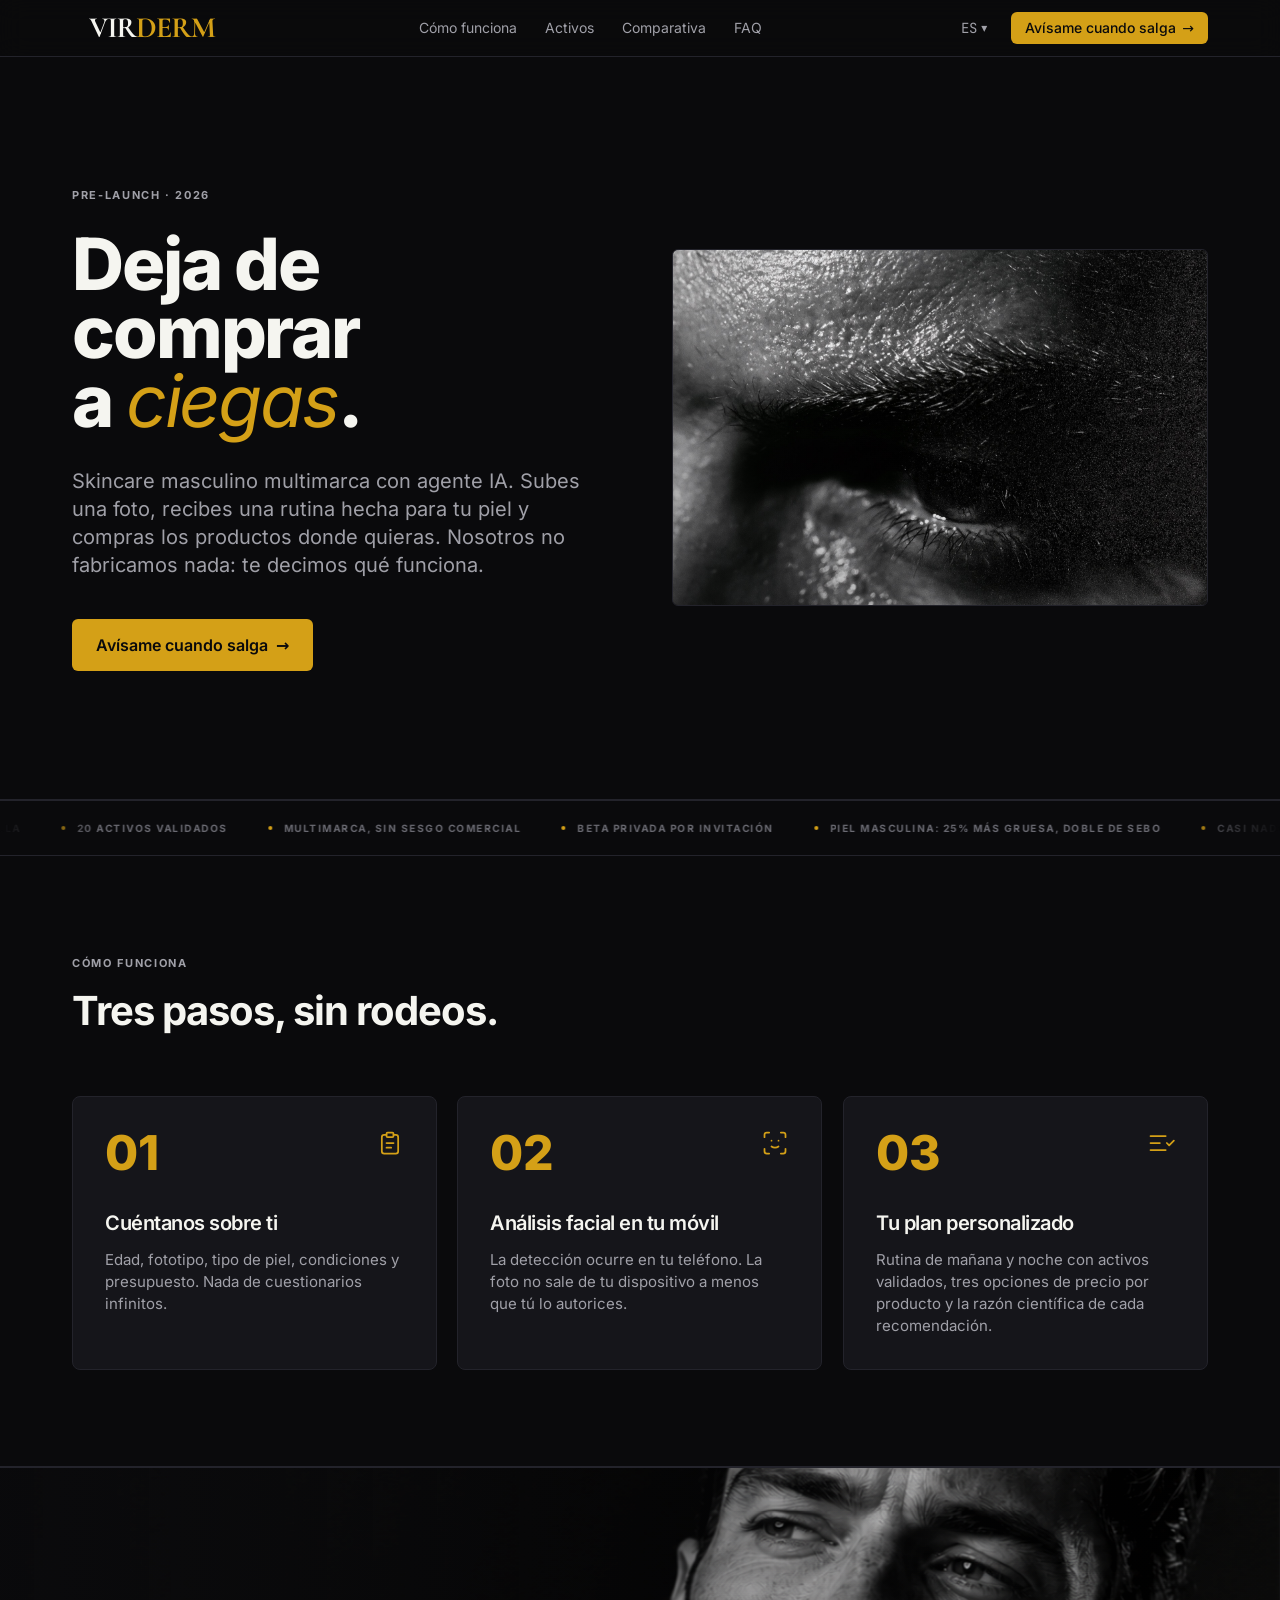
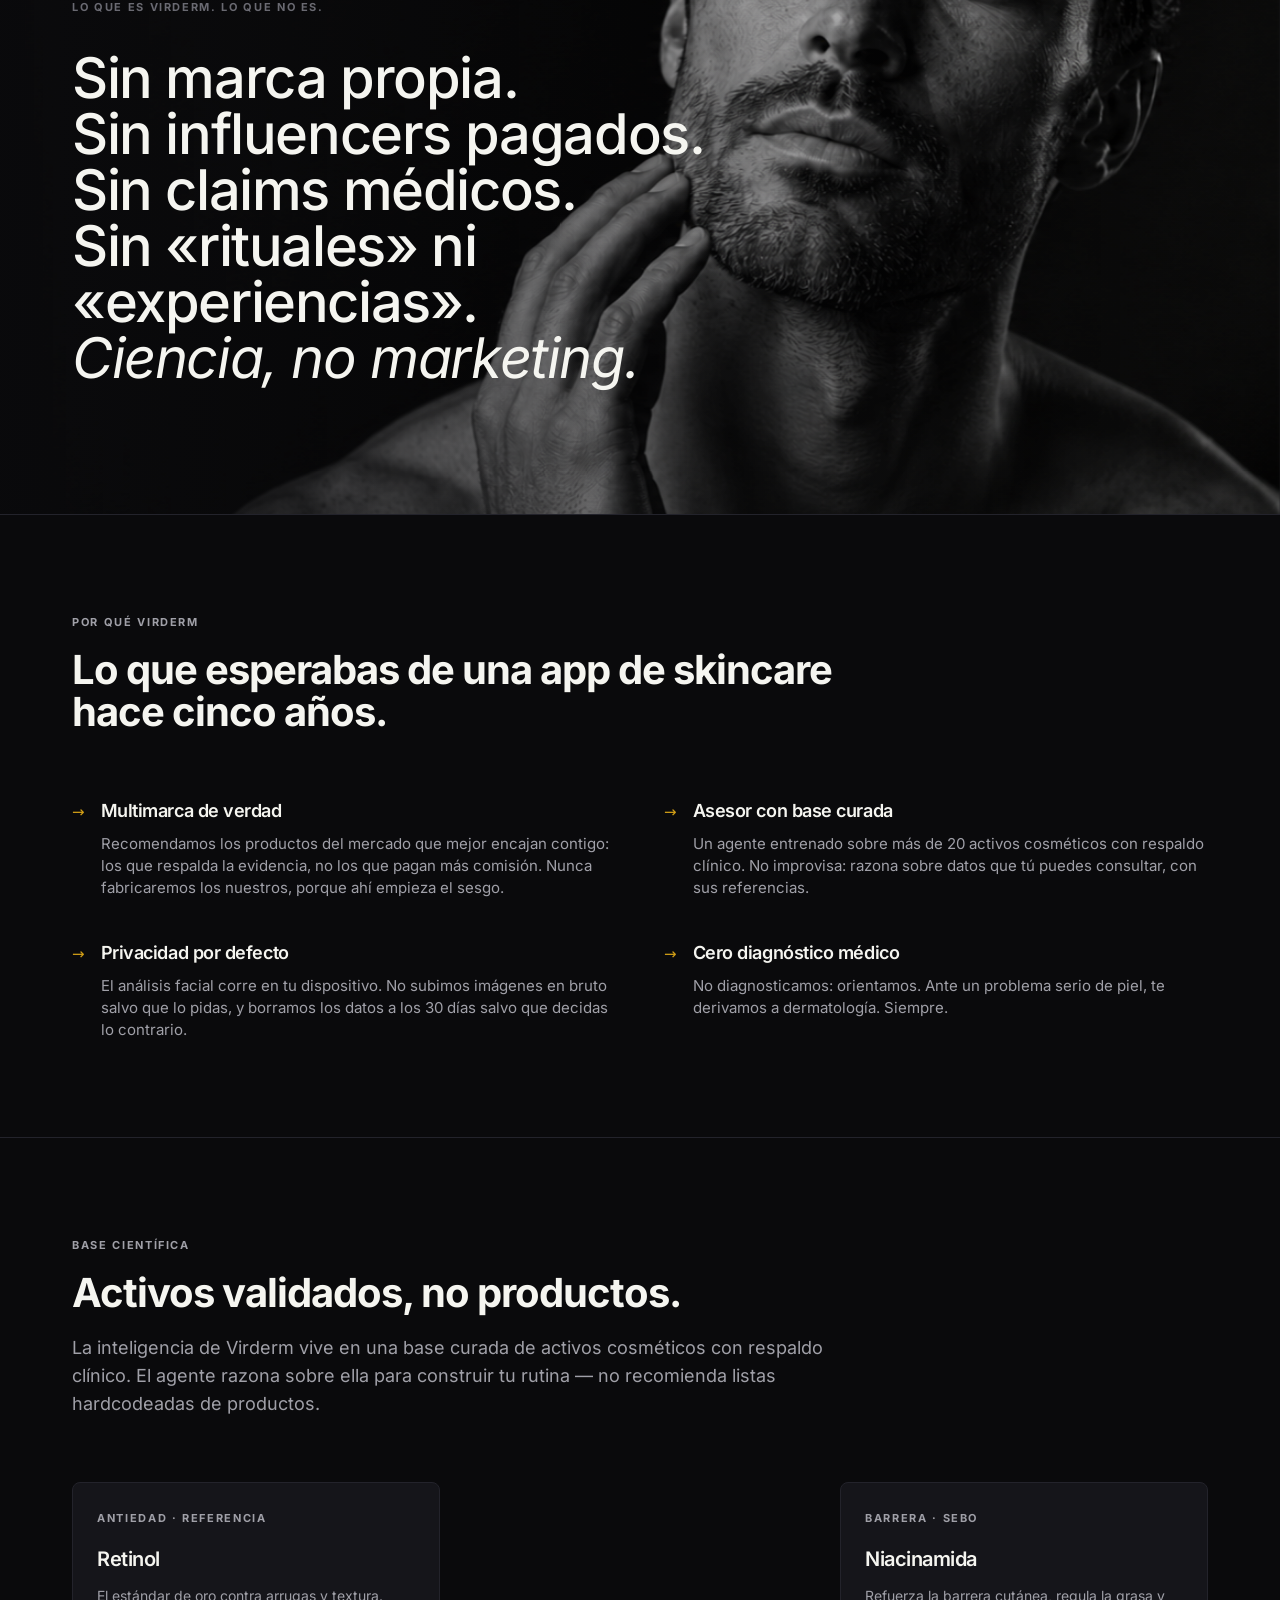
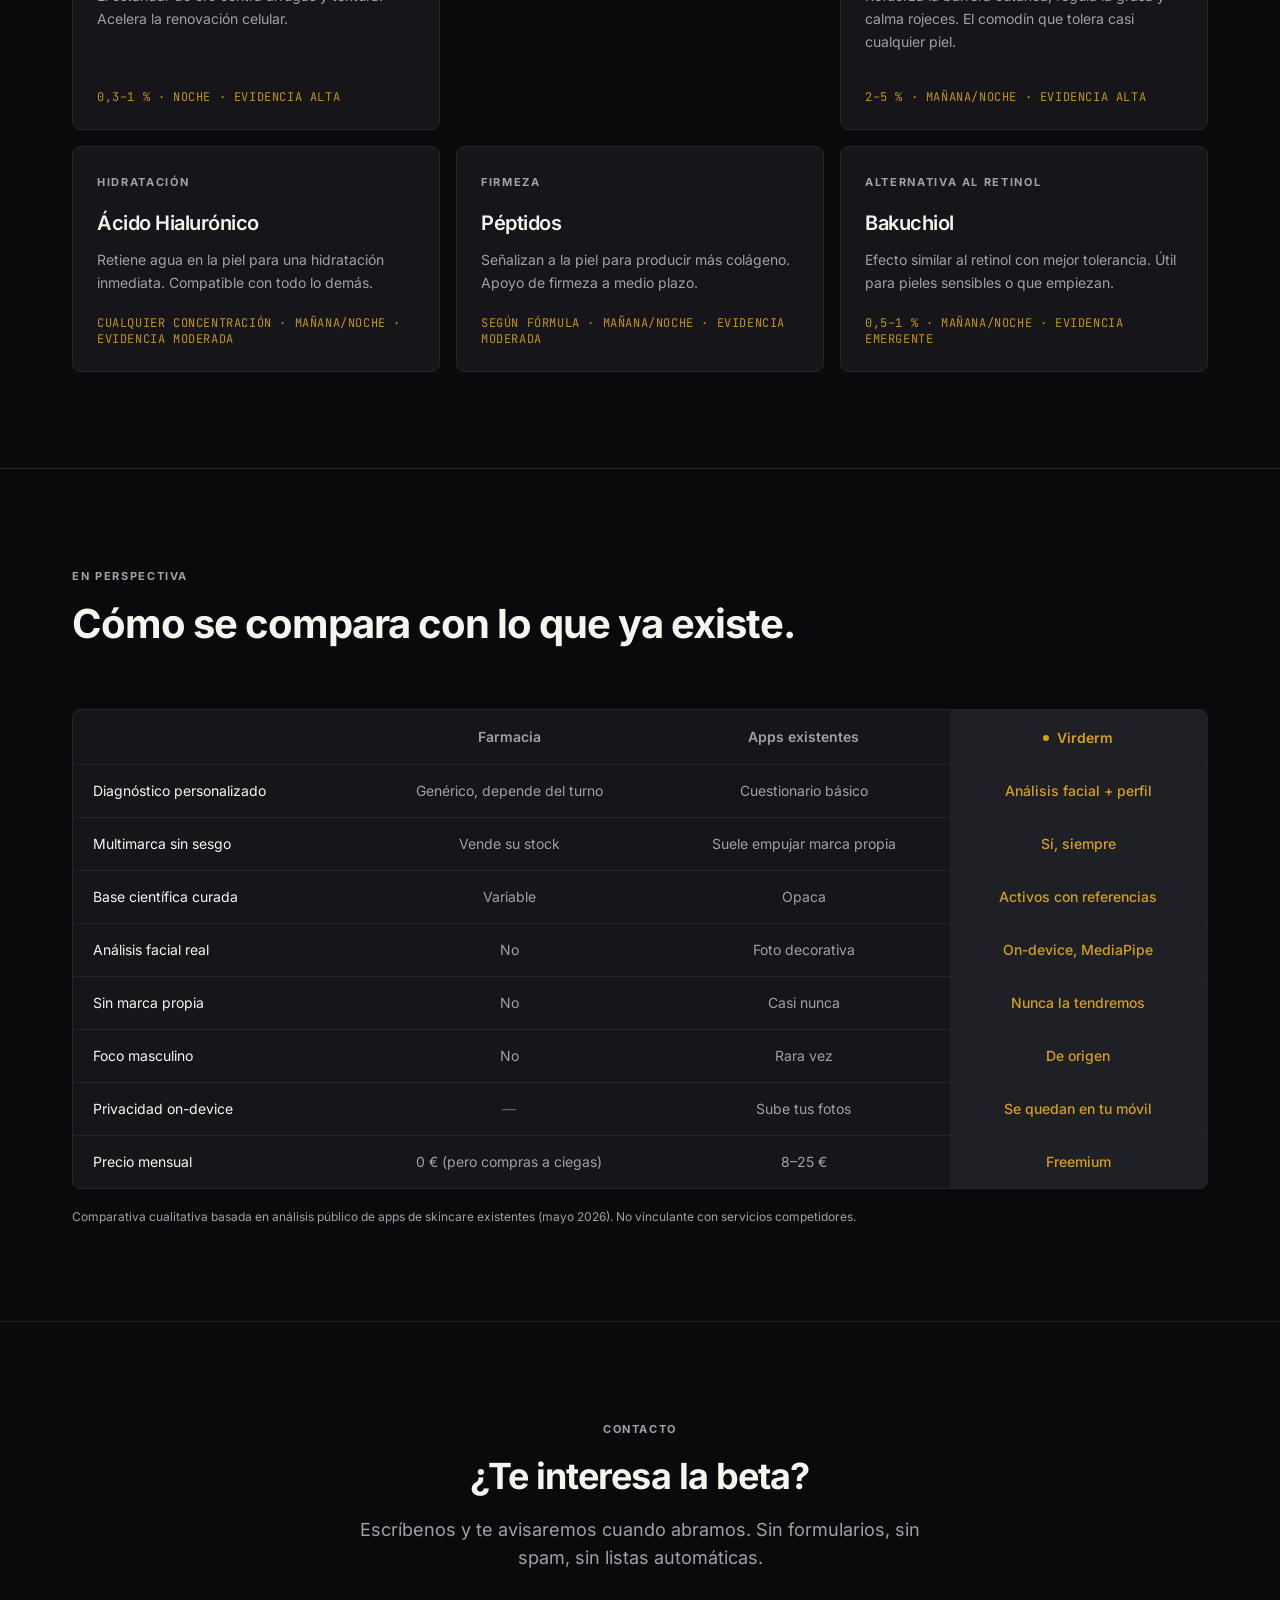
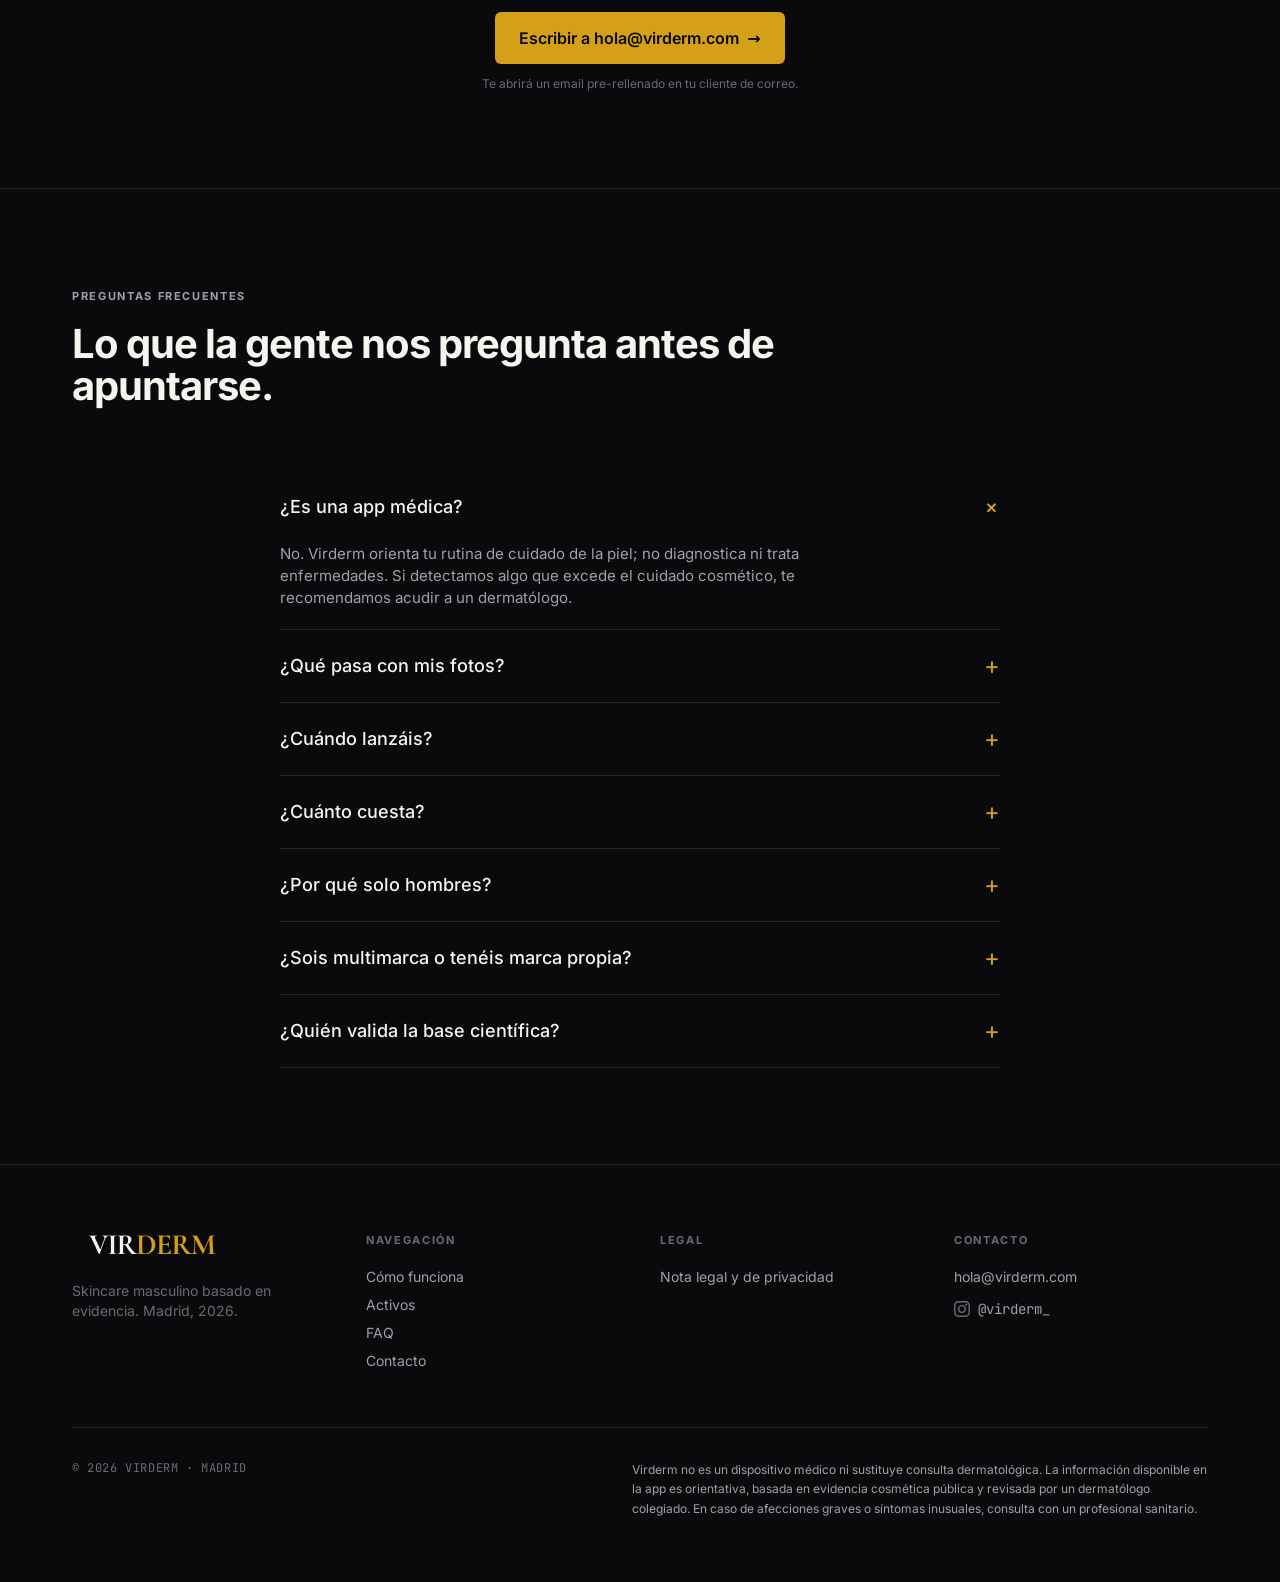
==== index.html @ 6e5d6a32 "Landing estática para GitHub Pages (fuera de Cloudflare, esquiva bloqueo LaLiga)" ====
<!DOCTYPE html><html lang="es" class="dark"> <head><meta charset="UTF-8"><meta name="viewport" content="width=device-width, initial-scale=1"><meta name="theme-color" content="#0a0a0c"><meta name="color-scheme" content="dark"><meta name="robots" content="index, follow"><title>Virderm · Skincare masculino multimarca con agente IA</title><meta name="description" content="Subes una foto, recibes una rutina hecha para tu piel y compras los productos donde quieras. Nosotros no fabricamos nada: te decimos qué funciona."><link rel="canonical" href="https://virderm.com/"><link rel="alternate" hreflang="es-ES" href="https://virderm.com/"><link rel="alternate" hreflang="en" href="https://virderm.com/en/"><link rel="alternate" hreflang="fr-FR" href="https://virderm.com/fr/"><link rel="alternate" hreflang="it-IT" href="https://virderm.com/it/"><link rel="alternate" hreflang="x-default" href="https://virderm.com/"><meta property="og:site_name" content="Virderm"><meta property="og:title" content="Virderm · Skincare masculino multimarca con agente IA"><meta property="og:description" content="Subes una foto, recibes una rutina hecha para tu piel y compras los productos donde quieras. Nosotros no fabricamos nada: te decimos qué funciona."><meta property="og:type" content="website"><meta property="og:url" content="https://virderm.com/"><meta property="og:locale" content="es_ES"><meta property="og:locale:alternate" content="en_US"><meta property="og:locale:alternate" content="fr_FR"><meta property="og:locale:alternate" content="it_IT"><meta property="og:image" content="https://virderm.com/og-image.png"><meta property="og:image:width" content="1200"><meta property="og:image:height" content="630"><meta property="og:image:alt" content="Virderm — skincare masculino multimarca con agente IA"><meta name="twitter:card" content="summary_large_image"><meta name="twitter:title" content="Virderm · Skincare masculino multimarca con agente IA"><meta name="twitter:description" content="Subes una foto, recibes una rutina hecha para tu piel y compras los productos donde quieras. Nosotros no fabricamos nada: te decimos qué funciona."><meta name="twitter:image" content="https://virderm.com/og-image.png"><link rel="icon" type="image/png" href="/favicon.png"><link rel="apple-touch-icon" href="/favicon.png"><script type="application/ld+json">{"@context":"https://schema.org","@graph":[{"@type":"Organization","@id":"https://virderm.com/#organization","name":"Virderm","url":"https://virderm.com","logo":"https://virderm.com/virderm-wordmark-negative.svg","sameAs":["https://www.instagram.com/virderm_/"]},{"@type":"WebSite","@id":"https://virderm.com/#website","url":"https://virderm.com","name":"Virderm","description":"Subes una foto, recibes una rutina hecha para tu piel y compras los productos donde quieras. Nosotros no fabricamos nada: te decimos qué funciona.","publisher":{"@id":"https://virderm.com/#organization"},"inLanguage":["es-ES","en","fr-FR","it-IT"]}]}</script><noscript><style>
        [data-reveal] {
          opacity: 1 !important;
          transform: none !important;
        }
      </style></noscript><link rel="stylesheet" href="/_astro/index.BZyApwo1.css">
<style>details[data-astro-cid-ltpqzwiw]>summary[data-astro-cid-ltpqzwiw]::-webkit-details-marker{display:none}details[data-astro-cid-ltpqzwiw]>summary[data-astro-cid-ltpqzwiw]::marker{display:none}
.manifesto-bg[data-astro-cid-5lwsku7t]{background-image:url(/manifiesto-bg.png);background-size:cover;background-position:center right;background-repeat:no-repeat;transform-origin:60% 50%;animation:manifesto-kenburns 42s ease-in-out infinite alternate}@keyframes manifesto-kenburns{0%{transform:scale(1.08) translate(0)}to{transform:scale(1.18) translate(-2%,-2%)}}@media(prefers-reduced-motion:reduce){.manifesto-bg[data-astro-cid-5lwsku7t]{animation:none;transform:scale(1.08)}}details[data-astro-cid-z6gx6xcw]>summary[data-astro-cid-z6gx6xcw]::-webkit-details-marker{display:none}details[data-astro-cid-z6gx6xcw]>summary[data-astro-cid-z6gx6xcw]{list-style:none}
</style></head> <body>  <div id="scroll-progress" aria-hidden="true" class="fixed inset-x-0 top-0 z-50 h-[2px] bg-transparent pointer-events-none"> <div id="scroll-progress-bar" class="h-full bg-accent transition-[width] duration-75 ease-out" style="width: 0%;"></div> </div> <script type="module">const n=document.getElementById("scroll-progress-bar");if(n){const e=()=>{const t=document.documentElement,o=t.scrollTop,s=t.scrollHeight-t.clientHeight,c=s>0?o/s*100:0;n.style.width=`${c}%`};e(),window.addEventListener("scroll",e,{passive:!0}),window.addEventListener("resize",e,{passive:!0})}</script> <header class="fixed inset-x-0 top-0 z-40 backdrop-blur-md bg-bg-primary/70 border-b border-border-subtle"> <div class="container-page flex h-14 items-center justify-between"> <a href="/#top" class="flex items-center" aria-label="Virderm — inicio"> <svg xmlns="http://www.w3.org/2000/svg" viewBox="0 0 500 100" role="img" aria-label="Virderm" class="h-7 w-auto md:h-8" preserveAspectRatio="xMidYMid meet"> <text x="250" y="78" font-family="'Cormorant Garamond', 'GT Sectra', 'Bodoni 72', Didot, 'Bodoni MT', 'Times New Roman', serif" font-size="92" font-weight="700" letter-spacing="-3" text-anchor="middle" style="text-rendering: geometricPrecision;"> <tspan fill="#f5f5f0">VIR</tspan><tspan fill="#d4a017">DERM</tspan> </text> </svg> </a> <nav class="hidden md:flex items-center gap-7 text-sm text-text-secondary"> <a href="#como-funciona" class="hover:text-text-primary transition-colors"> Cómo funciona </a><a href="#activos" class="hover:text-text-primary transition-colors"> Activos </a><a href="#comparativa" class="hover:text-text-primary transition-colors"> Comparativa </a><a href="#faq" class="hover:text-text-primary transition-colors"> FAQ </a> </nav> <div class="flex items-center gap-2 md:gap-3"> <details class="relative" data-astro-cid-ltpqzwiw> <summary class="flex min-h-[40px] cursor-pointer items-center gap-1 list-none rounded-md px-3 py-2 text-sm text-text-secondary transition-colors hover:text-text-primary" aria-label="Idioma" data-astro-cid-ltpqzwiw> <span class="font-mono" data-astro-cid-ltpqzwiw>ES</span> <span aria-hidden="true" class="text-xs" data-astro-cid-ltpqzwiw>▾</span> </summary> <div class="absolute right-0 z-50 mt-2 min-w-[150px] overflow-hidden rounded-md border border-border-subtle bg-bg-secondary py-1 shadow-lg" data-astro-cid-ltpqzwiw> <a href="/" hreflang="es" class="block px-3 py-1.5 text-sm transition-colors hover:bg-bg-tertiary text-accent font-medium" data-astro-cid-ltpqzwiw> Español </a><a href="/en/" hreflang="en" class="block px-3 py-1.5 text-sm transition-colors hover:bg-bg-tertiary text-text-secondary hover:text-text-primary" data-astro-cid-ltpqzwiw> English </a><a href="/fr/" hreflang="fr" class="block px-3 py-1.5 text-sm transition-colors hover:bg-bg-tertiary text-text-secondary hover:text-text-primary" data-astro-cid-ltpqzwiw> Français </a><a href="/it/" hreflang="it" class="block px-3 py-1.5 text-sm transition-colors hover:bg-bg-tertiary text-text-secondary hover:text-text-primary" data-astro-cid-ltpqzwiw> Italiano </a> </div> </details>  <a href="mailto:hola@virderm.com?subject=Quiero%20saber%20m%C3%A1s%20de%20la%20beta%20de%20Virderm&#38;body=Hola%2C%0A%0AMe%20interesa%20probar%20Virderm%20cuando%20lanc%C3%A9is.%20%C2%BFMe%20podr%C3%ADais%20avisar%3F%0A%0A(Opcional%3A%20cu%C3%A9ntame%20brevemente%20por%20qu%C3%A9%20te%20interesa%20o%20qu%C3%A9%20necesitas%20resolver)%0A%0AGracias!" class="inline-flex items-center gap-1.5 whitespace-nowrap rounded-md bg-accent px-3 py-1.5 text-sm font-medium text-text-inverse transition-all duration-150 hover:bg-accent-hover hover:scale-[1.02] md:px-3.5"> <span class="md:hidden">Avísame</span> <span class="hidden md:inline">Avísame cuando salga</span> <span aria-hidden="true">→</span> </a> </div> </div> </header> <main class="min-h-screen bg-bg-primary text-text-primary"> <section id="top" class="relative isolate border-b border-border-subtle overflow-hidden pt-14"> <div class="container-page relative"> <div class="grid items-center gap-10 py-12 md:grid-cols-2 md:gap-12 md:py-24 lg:py-32 lg:gap-16"> <div class="order-1 md:order-2 relative"> <div class="relative overflow-hidden rounded-md border border-border-subtle"> <img src="/hero-face.jpg" alt="Primer plano editorial de piel masculina en blanco y negro" width="1600" height="1066" loading="eager" decoding="async" class="block h-auto w-full"> <div aria-hidden="true" class="pointer-events-none absolute inset-0 bg-gradient-to-tr from-bg-primary/40 via-transparent to-transparent"></div> </div> </div> <div class="order-2 md:order-1 max-w-xl"> <p class="eyebrow reveal" style="animation-delay: 0ms;">Pre-launch · 2026</p> <h1 class="reveal mt-6 text-[2.5rem] leading-[1] font-extrabold tracking-[-0.03em] sm:text-5xl md:text-[3.75rem] md:leading-[0.95] lg:text-[4.5rem]" style="animation-delay: 120ms;">Deja de comprar<br />a <span class="italic text-accent font-medium">ciegas</span>.</h1> <p class="reveal mt-6 text-base leading-relaxed text-text-secondary md:mt-8 md:text-lg lg:text-xl" style="animation-delay: 260ms;"> Skincare masculino multimarca con agente IA. Subes una foto, recibes una rutina hecha para tu piel y compras los productos donde quieras. Nosotros no fabricamos nada: te decimos qué funciona. </p> <div class="reveal mt-8 md:mt-10" style="animation-delay: 400ms;"> <a href="mailto:hola@virderm.com?subject=Quiero%20saber%20m%C3%A1s%20de%20la%20beta%20de%20Virderm&#38;body=Hola%2C%0A%0AMe%20interesa%20probar%20Virderm%20cuando%20lanc%C3%A9is.%20%C2%BFMe%20podr%C3%ADais%20avisar%3F%0A%0A(Opcional%3A%20cu%C3%A9ntame%20brevemente%20por%20qu%C3%A9%20te%20interesa%20o%20qu%C3%A9%20necesitas%20resolver)%0A%0AGracias!" class="btn-primary group text-base px-6 py-3.5"> Avísame cuando salga <span aria-hidden="true" class="transition-transform group-hover:translate-x-0.5">→</span> </a> </div> </div> </div> </div> </section> <section aria-label="Indicadores de confianza" class="border-y border-border-subtle bg-bg-primary"> <div class="marquee-mask overflow-hidden py-4"> <div id="trust-marquee" class="flex w-max items-center gap-10 whitespace-nowrap will-change-transform" aria-hidden="true">  <span data-key="0-0" class="micro flex shrink-0 items-center gap-3 text-text-tertiary"> <span class="h-1 w-1 rounded-full bg-accent"></span> Piel masculina: 25% más gruesa, doble de sebo </span><span data-key="0-1" class="micro flex shrink-0 items-center gap-3 text-text-tertiary"> <span class="h-1 w-1 rounded-full bg-accent"></span> Casi nada del mercado está hecho para ella </span><span data-key="0-2" class="micro flex shrink-0 items-center gap-3 text-text-tertiary"> <span class="h-1 w-1 rounded-full bg-accent"></span> 20 activos validados </span><span data-key="0-3" class="micro flex shrink-0 items-center gap-3 text-text-tertiary"> <span class="h-1 w-1 rounded-full bg-accent"></span> Multimarca, sin sesgo comercial </span><span data-key="0-4" class="micro flex shrink-0 items-center gap-3 text-text-tertiary"> <span class="h-1 w-1 rounded-full bg-accent"></span> Beta privada por invitación </span><span data-key="1-0" class="micro flex shrink-0 items-center gap-3 text-text-tertiary"> <span class="h-1 w-1 rounded-full bg-accent"></span> Piel masculina: 25% más gruesa, doble de sebo </span><span data-key="1-1" class="micro flex shrink-0 items-center gap-3 text-text-tertiary"> <span class="h-1 w-1 rounded-full bg-accent"></span> Casi nada del mercado está hecho para ella </span><span data-key="1-2" class="micro flex shrink-0 items-center gap-3 text-text-tertiary"> <span class="h-1 w-1 rounded-full bg-accent"></span> 20 activos validados </span><span data-key="1-3" class="micro flex shrink-0 items-center gap-3 text-text-tertiary"> <span class="h-1 w-1 rounded-full bg-accent"></span> Multimarca, sin sesgo comercial </span><span data-key="1-4" class="micro flex shrink-0 items-center gap-3 text-text-tertiary"> <span class="h-1 w-1 rounded-full bg-accent"></span> Beta privada por invitación </span><span data-key="2-0" class="micro flex shrink-0 items-center gap-3 text-text-tertiary"> <span class="h-1 w-1 rounded-full bg-accent"></span> Piel masculina: 25% más gruesa, doble de sebo </span><span data-key="2-1" class="micro flex shrink-0 items-center gap-3 text-text-tertiary"> <span class="h-1 w-1 rounded-full bg-accent"></span> Casi nada del mercado está hecho para ella </span><span data-key="2-2" class="micro flex shrink-0 items-center gap-3 text-text-tertiary"> <span class="h-1 w-1 rounded-full bg-accent"></span> 20 activos validados </span><span data-key="2-3" class="micro flex shrink-0 items-center gap-3 text-text-tertiary"> <span class="h-1 w-1 rounded-full bg-accent"></span> Multimarca, sin sesgo comercial </span><span data-key="2-4" class="micro flex shrink-0 items-center gap-3 text-text-tertiary"> <span class="h-1 w-1 rounded-full bg-accent"></span> Beta privada por invitación </span> </div> </div>  <ul class="sr-only"> <li>Piel masculina: 25% más gruesa, doble de sebo</li><li>Casi nada del mercado está hecho para ella</li><li>20 activos validados</li><li>Multimarca, sin sesgo comercial</li><li>Beta privada por invitación</li> </ul> </section> <script type="module">const s=document.getElementById("trust-marquee"),l=typeof matchMedia=="function"&&matchMedia("(prefers-reduced-motion: reduce)").matches;if(s&&!l){let e=0,n=0,i=typeof window<"u"?window.scrollY:0,t=0;const c=()=>{t=s.scrollWidth/3};c(),window.addEventListener("resize",c,{passive:!0}),typeof document<"u"&&document.fonts&&document.fonts.ready&&document.fonts.ready.then(c).catch(()=>{}),window.addEventListener("scroll",()=>{const o=window.scrollY,a=o-i;i=o,n+=a*.6},{passive:!0});const r=.5,d=()=>{const o=r+n*.05;e-=o,t>0&&(e<=-t&&(e+=t),e>0&&(e-=t)),s.style.transform=`translate3d(${e}px, 0, 0)`,n*=.92,requestAnimationFrame(d)};requestAnimationFrame(d)}</script> <section id="como-funciona" class="border-b border-border-subtle py-16 md:py-24"> <div class="container-page"> <header data-reveal class="max-w-3xl"> <p class="eyebrow">Cómo funciona</p> <h2 class="mt-4 text-3xl font-bold tracking-tight md:text-4xl lg:text-[2.5rem] lg:leading-[1.05]"> Tres pasos, sin rodeos. </h2> </header> <div class="mt-14 grid gap-6 md:mt-16 md:grid-cols-3 md:gap-5"> <article data-reveal data-reveal-index="0" class="group flex flex-col rounded-lg border border-border-subtle bg-bg-secondary p-8 transition-[border-color,transform] duration-200 hover:-translate-y-0.5 hover:border-accent/40"> <div class="flex items-start justify-between gap-4"> <span class="font-sans text-5xl font-extrabold leading-none text-accent">01</span> <span class="text-accent" aria-hidden="true"> <svg viewBox="0 0 24 24" width="28" height="28" fill="none" stroke="currentColor" stroke-width="1.5" stroke-linecap="round" stroke-linejoin="round"> <path d="M9 5H7a2 2 0 0 0-2 2v12a2 2 0 0 0 2 2h10a2 2 0 0 0 2-2V7a2 2 0 0 0-2-2h-2"></path> <rect x="9" y="3" width="6" height="4" rx="1"></rect> <path d="M9 12h6"></path> <path d="M9 16h4"></path> </svg>   </span> </div> <h3 class="mt-8 text-xl font-semibold tracking-tight">Cuéntanos sobre ti</h3> <p class="mt-3 text-text-secondary">Edad, fototipo, tipo de piel, condiciones y presupuesto. Nada de cuestionarios infinitos.</p> </article><article data-reveal data-reveal-index="1" class="group flex flex-col rounded-lg border border-border-subtle bg-bg-secondary p-8 transition-[border-color,transform] duration-200 hover:-translate-y-0.5 hover:border-accent/40"> <div class="flex items-start justify-between gap-4"> <span class="font-sans text-5xl font-extrabold leading-none text-accent">02</span> <span class="text-accent" aria-hidden="true">  <svg viewBox="0 0 24 24" width="28" height="28" fill="none" stroke="currentColor" stroke-width="1.5" stroke-linecap="round" stroke-linejoin="round"> <path d="M3 7V5a2 2 0 0 1 2-2h2"></path> <path d="M17 3h2a2 2 0 0 1 2 2v2"></path> <path d="M21 17v2a2 2 0 0 1-2 2h-2"></path> <path d="M7 21H5a2 2 0 0 1-2-2v-2"></path> <path d="M9 10h.01"></path> <path d="M15 10h.01"></path> <path d="M9 15c.85.63 1.885 1 3 1s2.15-.37 3-1"></path> </svg>  </span> </div> <h3 class="mt-8 text-xl font-semibold tracking-tight">Análisis facial en tu móvil</h3> <p class="mt-3 text-text-secondary">La detección ocurre en tu teléfono. La foto no sale de tu dispositivo a menos que tú lo autorices.</p> </article><article data-reveal data-reveal-index="2" class="group flex flex-col rounded-lg border border-border-subtle bg-bg-secondary p-8 transition-[border-color,transform] duration-200 hover:-translate-y-0.5 hover:border-accent/40"> <div class="flex items-start justify-between gap-4"> <span class="font-sans text-5xl font-extrabold leading-none text-accent">03</span> <span class="text-accent" aria-hidden="true">   <svg viewBox="0 0 24 24" width="28" height="28" fill="none" stroke="currentColor" stroke-width="1.5" stroke-linecap="round" stroke-linejoin="round"> <path d="M11 12H3"></path> <path d="M16 6H3"></path> <path d="M16 18H3"></path> <path d="m17 12 2 2 4-4"></path> </svg> </span> </div> <h3 class="mt-8 text-xl font-semibold tracking-tight">Tu plan personalizado</h3> <p class="mt-3 text-text-secondary">Rutina de mañana y noche con activos validados, tres opciones de precio por producto y la razón científica de cada recomendación.</p> </article> </div> </div> </section> <section aria-labelledby="manifiesto-title" class="relative isolate overflow-hidden border-y border-border-subtle bg-bg-tertiary" data-astro-cid-5lwsku7t>  <div id="manifesto-parallax" aria-hidden="true" class="absolute inset-x-0 -inset-y-[20%] -z-20 will-change-transform" data-astro-cid-5lwsku7t>  <div class="manifesto-bg absolute inset-0" data-astro-cid-5lwsku7t></div> </div>  <div aria-hidden="true" class="absolute inset-0 -z-10 bg-gradient-to-b from-bg-primary/85 via-bg-primary/55 to-bg-primary/35 md:bg-gradient-to-r md:from-bg-primary/95 md:via-bg-primary/40 md:to-transparent" data-astro-cid-5lwsku7t></div> <div class="container-page relative py-24 md:py-32" data-astro-cid-5lwsku7t> <div class="max-w-md md:max-w-xl lg:max-w-2xl" data-astro-cid-5lwsku7t> <p class="eyebrow text-text-tertiary" data-astro-cid-5lwsku7t>Lo que es Virderm. Lo que no es.</p> <h2 id="manifiesto-title" class="mt-8 text-3xl font-medium leading-[1.15] tracking-tight md:text-5xl lg:text-[3.5rem]" data-astro-cid-5lwsku7t> <span class="reveal block" style="animation-delay: 0ms;" data-astro-cid-5lwsku7t> <span class="text-text-primary" data-astro-cid-5lwsku7t>Sin marca propia.</span> </span><span class="reveal block" style="animation-delay: 140ms;" data-astro-cid-5lwsku7t> <span class="text-text-primary" data-astro-cid-5lwsku7t>Sin influencers pagados.</span> </span><span class="reveal block" style="animation-delay: 280ms;" data-astro-cid-5lwsku7t> <span class="text-text-primary" data-astro-cid-5lwsku7t>Sin claims médicos.</span> </span><span class="reveal block" style="animation-delay: 420ms;" data-astro-cid-5lwsku7t> <span class="text-text-primary" data-astro-cid-5lwsku7t>Sin «rituales» ni «experiencias».</span> </span><span class="reveal block" style="animation-delay: 560ms;" data-astro-cid-5lwsku7t> <span class="italic font-normal text-text-primary" data-astro-cid-5lwsku7t>Ciencia, no marketing.</span> </span> </h2> </div> </div> </section>  <script type="module">const n=document.getElementById("manifesto-parallax"),c=typeof matchMedia=="function"&&matchMedia("(prefers-reduced-motion: reduce)").matches;if(n&&!c){let e=!1;const o=()=>{e=!1;const r=n.getBoundingClientRect(),t=window.innerHeight||0;if(t===0)return;const i=(r.top+r.height/2-t/2)/t,a=-Math.max(-1.5,Math.min(1.5,i))*80;n.style.transform=`translate3d(0, ${a}px, 0)`},s=()=>{e||(e=!0,requestAnimationFrame(o))};window.addEventListener("scroll",s,{passive:!0}),window.addEventListener("resize",s,{passive:!0}),o()}</script> <section id="por-que" class="border-b border-border-subtle py-16 md:py-24"> <div class="container-page"> <header data-reveal class="max-w-3xl"> <p class="eyebrow">Por qué Virderm</p> <h2 class="mt-4 text-3xl font-bold tracking-tight md:text-4xl lg:text-[2.5rem] lg:leading-[1.05]"> Lo que esperabas de una app de skincare hace cinco años. </h2> </header> <div class="mt-14 grid gap-x-12 gap-y-10 md:mt-16 md:grid-cols-2"> <div class="flex gap-4"> <span aria-hidden="true" class="mt-1 text-accent">
→
</span> <div> <h3 class="text-lg font-semibold tracking-tight">Multimarca de verdad</h3> <p class="mt-2 text-text-secondary">Recomendamos los productos del mercado que mejor encajan contigo: los que respalda la evidencia, no los que pagan más comisión. Nunca fabricaremos los nuestros, porque ahí empieza el sesgo.</p> </div> </div><div class="flex gap-4"> <span aria-hidden="true" class="mt-1 text-accent">
→
</span> <div> <h3 class="text-lg font-semibold tracking-tight">Asesor con base curada</h3> <p class="mt-2 text-text-secondary">Un agente entrenado sobre más de 20 activos cosméticos con respaldo clínico. No improvisa: razona sobre datos que tú puedes consultar, con sus referencias.</p> </div> </div><div class="flex gap-4"> <span aria-hidden="true" class="mt-1 text-accent">
→
</span> <div> <h3 class="text-lg font-semibold tracking-tight">Privacidad por defecto</h3> <p class="mt-2 text-text-secondary">El análisis facial corre en tu dispositivo. No subimos imágenes en bruto salvo que lo pidas, y borramos los datos a los 30 días salvo que decidas lo contrario.</p> </div> </div><div class="flex gap-4"> <span aria-hidden="true" class="mt-1 text-accent">
→
</span> <div> <h3 class="text-lg font-semibold tracking-tight">Cero diagnóstico médico</h3> <p class="mt-2 text-text-secondary">No diagnosticamos: orientamos. Ante un problema serio de piel, te derivamos a dermatología. Siempre.</p> </div> </div> </div> </div> </section> <section id="activos" class="border-b border-border-subtle py-16 md:py-24"> <div class="container-page"> <header data-reveal class="max-w-3xl"> <p class="eyebrow">Base científica</p> <h2 class="mt-4 text-3xl font-bold tracking-tight md:text-4xl lg:text-[2.5rem] lg:leading-[1.05]"> Activos validados, no productos. </h2> <p class="mt-5 text-base text-text-secondary md:text-lg">La inteligencia de Virderm vive en una base curada de activos cosméticos con respaldo clínico. El agente razona sobre ella para construir tu rutina — no recomienda listas hardcodeadas de productos.</p> </header> <div class="mt-14 grid gap-4 md:mt-16 sm:grid-cols-2 lg:grid-cols-3"> <article data-reveal data-reveal-index="0" class="group flex flex-col rounded-lg border border-border-subtle bg-bg-secondary p-6 transition-[border-color,transform] duration-200 hover:-translate-y-0.5 hover:border-accent/40"> <p class="eyebrow">Antiedad · referencia</p> <h3 class="mt-4 text-xl font-semibold tracking-tight">Retinol</h3> <p class="mt-3 flex-1 text-sm leading-relaxed text-text-secondary">El estándar de oro contra arrugas y textura. Acelera la renovación celular.</p> <p class="mt-5 font-mono text-xs uppercase tracking-wider text-accent/90">0,3–1 % · Noche · Evidencia alta</p> </article><article data-reveal data-reveal-index="1" class="group flex flex-col rounded-lg border border-border-subtle bg-bg-secondary p-6 transition-[border-color,transform] duration-200 hover:-translate-y-0.5 hover:border-accent/40"> <p class="eyebrow">Antioxidante</p> <h3 class="mt-4 text-xl font-semibold tracking-tight">Vitamina C</h3> <p class="mt-3 flex-1 text-sm leading-relaxed text-text-secondary">Protege frente al daño ambiental y unifica el tono. Mejor por la mañana, bajo protección solar.</p> <p class="mt-5 font-mono text-xs uppercase tracking-wider text-accent/90">10–20 % (L-ascórbico) · Mañana · Evidencia alta</p> </article><article data-reveal data-reveal-index="2" class="group flex flex-col rounded-lg border border-border-subtle bg-bg-secondary p-6 transition-[border-color,transform] duration-200 hover:-translate-y-0.5 hover:border-accent/40"> <p class="eyebrow">Barrera · sebo</p> <h3 class="mt-4 text-xl font-semibold tracking-tight">Niacinamida</h3> <p class="mt-3 flex-1 text-sm leading-relaxed text-text-secondary">Refuerza la barrera cutánea, regula la grasa y calma rojeces. El comodín que tolera casi cualquier piel.</p> <p class="mt-5 font-mono text-xs uppercase tracking-wider text-accent/90">2–5 % · Mañana/Noche · Evidencia alta</p> </article><article data-reveal data-reveal-index="3" class="group flex flex-col rounded-lg border border-border-subtle bg-bg-secondary p-6 transition-[border-color,transform] duration-200 hover:-translate-y-0.5 hover:border-accent/40"> <p class="eyebrow">Hidratación</p> <h3 class="mt-4 text-xl font-semibold tracking-tight">Ácido Hialurónico</h3> <p class="mt-3 flex-1 text-sm leading-relaxed text-text-secondary">Retiene agua en la piel para una hidratación inmediata. Compatible con todo lo demás.</p> <p class="mt-5 font-mono text-xs uppercase tracking-wider text-accent/90">Cualquier concentración · Mañana/Noche · Evidencia moderada</p> </article><article data-reveal data-reveal-index="4" class="group flex flex-col rounded-lg border border-border-subtle bg-bg-secondary p-6 transition-[border-color,transform] duration-200 hover:-translate-y-0.5 hover:border-accent/40"> <p class="eyebrow">Firmeza</p> <h3 class="mt-4 text-xl font-semibold tracking-tight">Péptidos</h3> <p class="mt-3 flex-1 text-sm leading-relaxed text-text-secondary">Señalizan a la piel para producir más colágeno. Apoyo de firmeza a medio plazo.</p> <p class="mt-5 font-mono text-xs uppercase tracking-wider text-accent/90">Según fórmula · Mañana/Noche · Evidencia moderada</p> </article><article data-reveal data-reveal-index="5" class="group flex flex-col rounded-lg border border-border-subtle bg-bg-secondary p-6 transition-[border-color,transform] duration-200 hover:-translate-y-0.5 hover:border-accent/40"> <p class="eyebrow">Alternativa al retinol</p> <h3 class="mt-4 text-xl font-semibold tracking-tight">Bakuchiol</h3> <p class="mt-3 flex-1 text-sm leading-relaxed text-text-secondary">Efecto similar al retinol con mejor tolerancia. Útil para pieles sensibles o que empiezan.</p> <p class="mt-5 font-mono text-xs uppercase tracking-wider text-accent/90">0,5–1 % · Mañana/Noche · Evidencia emergente</p> </article> </div> </div> </section> <section id="comparativa" class="border-b border-border-subtle py-16 md:py-24"> <div class="container-page"> <header data-reveal class="max-w-3xl"> <p class="eyebrow">En perspectiva</p> <h2 class="mt-4 text-3xl font-bold tracking-tight md:text-4xl lg:text-[2.5rem] lg:leading-[1.05]"> Cómo se compara con lo que ya existe. </h2> </header>  <div class="mt-14 space-y-4 md:hidden"> <article class="rounded-lg border border-border-subtle bg-bg-secondary p-5"> <p class="text-sm font-semibold text-text-primary">Diagnóstico personalizado</p> <dl class="mt-4 space-y-2"> <div class="flex items-baseline justify-between gap-4 rounded-md bg-bg-tertiary px-3 py-2.5"> <dt class="flex shrink-0 items-center gap-2 text-[10px] font-bold uppercase tracking-[0.15em] text-accent"> <span class="h-1 w-1 rounded-full bg-accent"></span> Virderm </dt> <dd class="text-right text-sm font-medium text-accent">Análisis facial + perfil</dd> </div> <div class="flex items-baseline justify-between gap-4 px-3"> <dt class="shrink-0 text-[10px] font-bold uppercase tracking-[0.15em] text-text-tertiary"> Farmacia </dt> <dd class="text-right text-sm text-text-secondary"> Genérico, depende del turno </dd> </div> <div class="flex items-baseline justify-between gap-4 px-3"> <dt class="shrink-0 text-[10px] font-bold uppercase tracking-[0.15em] text-text-tertiary"> Apps existentes </dt> <dd class="text-right text-sm text-text-secondary">Cuestionario básico</dd> </div> </dl> </article><article class="rounded-lg border border-border-subtle bg-bg-secondary p-5"> <p class="text-sm font-semibold text-text-primary">Multimarca sin sesgo</p> <dl class="mt-4 space-y-2"> <div class="flex items-baseline justify-between gap-4 rounded-md bg-bg-tertiary px-3 py-2.5"> <dt class="flex shrink-0 items-center gap-2 text-[10px] font-bold uppercase tracking-[0.15em] text-accent"> <span class="h-1 w-1 rounded-full bg-accent"></span> Virderm </dt> <dd class="text-right text-sm font-medium text-accent">Sí, siempre</dd> </div> <div class="flex items-baseline justify-between gap-4 px-3"> <dt class="shrink-0 text-[10px] font-bold uppercase tracking-[0.15em] text-text-tertiary"> Farmacia </dt> <dd class="text-right text-sm text-text-secondary"> Vende su stock </dd> </div> <div class="flex items-baseline justify-between gap-4 px-3"> <dt class="shrink-0 text-[10px] font-bold uppercase tracking-[0.15em] text-text-tertiary"> Apps existentes </dt> <dd class="text-right text-sm text-text-secondary">Suele empujar marca propia</dd> </div> </dl> </article><article class="rounded-lg border border-border-subtle bg-bg-secondary p-5"> <p class="text-sm font-semibold text-text-primary">Base científica curada</p> <dl class="mt-4 space-y-2"> <div class="flex items-baseline justify-between gap-4 rounded-md bg-bg-tertiary px-3 py-2.5"> <dt class="flex shrink-0 items-center gap-2 text-[10px] font-bold uppercase tracking-[0.15em] text-accent"> <span class="h-1 w-1 rounded-full bg-accent"></span> Virderm </dt> <dd class="text-right text-sm font-medium text-accent">Activos con referencias</dd> </div> <div class="flex items-baseline justify-between gap-4 px-3"> <dt class="shrink-0 text-[10px] font-bold uppercase tracking-[0.15em] text-text-tertiary"> Farmacia </dt> <dd class="text-right text-sm text-text-secondary"> Variable </dd> </div> <div class="flex items-baseline justify-between gap-4 px-3"> <dt class="shrink-0 text-[10px] font-bold uppercase tracking-[0.15em] text-text-tertiary"> Apps existentes </dt> <dd class="text-right text-sm text-text-secondary">Opaca</dd> </div> </dl> </article><article class="rounded-lg border border-border-subtle bg-bg-secondary p-5"> <p class="text-sm font-semibold text-text-primary">Análisis facial real</p> <dl class="mt-4 space-y-2"> <div class="flex items-baseline justify-between gap-4 rounded-md bg-bg-tertiary px-3 py-2.5"> <dt class="flex shrink-0 items-center gap-2 text-[10px] font-bold uppercase tracking-[0.15em] text-accent"> <span class="h-1 w-1 rounded-full bg-accent"></span> Virderm </dt> <dd class="text-right text-sm font-medium text-accent">On-device, MediaPipe</dd> </div> <div class="flex items-baseline justify-between gap-4 px-3"> <dt class="shrink-0 text-[10px] font-bold uppercase tracking-[0.15em] text-text-tertiary"> Farmacia </dt> <dd class="text-right text-sm text-text-secondary"> No </dd> </div> <div class="flex items-baseline justify-between gap-4 px-3"> <dt class="shrink-0 text-[10px] font-bold uppercase tracking-[0.15em] text-text-tertiary"> Apps existentes </dt> <dd class="text-right text-sm text-text-secondary">Foto decorativa</dd> </div> </dl> </article><article class="rounded-lg border border-border-subtle bg-bg-secondary p-5"> <p class="text-sm font-semibold text-text-primary">Sin marca propia</p> <dl class="mt-4 space-y-2"> <div class="flex items-baseline justify-between gap-4 rounded-md bg-bg-tertiary px-3 py-2.5"> <dt class="flex shrink-0 items-center gap-2 text-[10px] font-bold uppercase tracking-[0.15em] text-accent"> <span class="h-1 w-1 rounded-full bg-accent"></span> Virderm </dt> <dd class="text-right text-sm font-medium text-accent">Nunca la tendremos</dd> </div> <div class="flex items-baseline justify-between gap-4 px-3"> <dt class="shrink-0 text-[10px] font-bold uppercase tracking-[0.15em] text-text-tertiary"> Farmacia </dt> <dd class="text-right text-sm text-text-secondary"> No </dd> </div> <div class="flex items-baseline justify-between gap-4 px-3"> <dt class="shrink-0 text-[10px] font-bold uppercase tracking-[0.15em] text-text-tertiary"> Apps existentes </dt> <dd class="text-right text-sm text-text-secondary">Casi nunca</dd> </div> </dl> </article><article class="rounded-lg border border-border-subtle bg-bg-secondary p-5"> <p class="text-sm font-semibold text-text-primary">Foco masculino</p> <dl class="mt-4 space-y-2"> <div class="flex items-baseline justify-between gap-4 rounded-md bg-bg-tertiary px-3 py-2.5"> <dt class="flex shrink-0 items-center gap-2 text-[10px] font-bold uppercase tracking-[0.15em] text-accent"> <span class="h-1 w-1 rounded-full bg-accent"></span> Virderm </dt> <dd class="text-right text-sm font-medium text-accent">De origen</dd> </div> <div class="flex items-baseline justify-between gap-4 px-3"> <dt class="shrink-0 text-[10px] font-bold uppercase tracking-[0.15em] text-text-tertiary"> Farmacia </dt> <dd class="text-right text-sm text-text-secondary"> No </dd> </div> <div class="flex items-baseline justify-between gap-4 px-3"> <dt class="shrink-0 text-[10px] font-bold uppercase tracking-[0.15em] text-text-tertiary"> Apps existentes </dt> <dd class="text-right text-sm text-text-secondary">Rara vez</dd> </div> </dl> </article><article class="rounded-lg border border-border-subtle bg-bg-secondary p-5"> <p class="text-sm font-semibold text-text-primary">Privacidad on-device</p> <dl class="mt-4 space-y-2"> <div class="flex items-baseline justify-between gap-4 rounded-md bg-bg-tertiary px-3 py-2.5"> <dt class="flex shrink-0 items-center gap-2 text-[10px] font-bold uppercase tracking-[0.15em] text-accent"> <span class="h-1 w-1 rounded-full bg-accent"></span> Virderm </dt> <dd class="text-right text-sm font-medium text-accent">Se quedan en tu móvil</dd> </div> <div class="flex items-baseline justify-between gap-4 px-3"> <dt class="shrink-0 text-[10px] font-bold uppercase tracking-[0.15em] text-text-tertiary"> Farmacia </dt> <dd class="text-right text-sm text-text-secondary"> <span class="text-text-tertiary">—</span> </dd> </div> <div class="flex items-baseline justify-between gap-4 px-3"> <dt class="shrink-0 text-[10px] font-bold uppercase tracking-[0.15em] text-text-tertiary"> Apps existentes </dt> <dd class="text-right text-sm text-text-secondary">Sube tus fotos</dd> </div> </dl> </article><article class="rounded-lg border border-border-subtle bg-bg-secondary p-5"> <p class="text-sm font-semibold text-text-primary">Precio mensual</p> <dl class="mt-4 space-y-2"> <div class="flex items-baseline justify-between gap-4 rounded-md bg-bg-tertiary px-3 py-2.5"> <dt class="flex shrink-0 items-center gap-2 text-[10px] font-bold uppercase tracking-[0.15em] text-accent"> <span class="h-1 w-1 rounded-full bg-accent"></span> Virderm </dt> <dd class="text-right text-sm font-medium text-accent">Freemium</dd> </div> <div class="flex items-baseline justify-between gap-4 px-3"> <dt class="shrink-0 text-[10px] font-bold uppercase tracking-[0.15em] text-text-tertiary"> Farmacia </dt> <dd class="text-right text-sm text-text-secondary"> 0 € (pero compras a ciegas) </dd> </div> <div class="flex items-baseline justify-between gap-4 px-3"> <dt class="shrink-0 text-[10px] font-bold uppercase tracking-[0.15em] text-text-tertiary"> Apps existentes </dt> <dd class="text-right text-sm text-text-secondary">8–25 €</dd> </div> </dl> </article> </div>  <div class="mt-14 hidden overflow-x-auto rounded-lg border border-border-subtle bg-bg-secondary md:mt-16 md:block"> <table class="w-full min-w-[640px] border-collapse"> <thead> <tr class="border-b border-border-subtle"> <th class="px-5 py-4 text-left text-sm font-semibold text-text-secondary"></th> <th class="px-4 py-4 text-center text-sm font-semibold"> <span class="text-text-secondary">Farmacia</span> </th><th class="px-4 py-4 text-center text-sm font-semibold"> <span class="text-text-secondary">Apps existentes</span> </th><th class="px-4 py-4 text-center text-sm font-semibold bg-bg-tertiary"> <span class="inline-flex items-center gap-2"> <span class="h-1.5 w-1.5 rounded-full bg-accent"></span> <span class="text-accent">Virderm</span> </span> </th> </tr> </thead> <tbody> <tr class="border-b border-border-subtle"> <td class="px-5 py-4 text-sm text-text-primary">Diagnóstico personalizado</td> <td class="px-4 py-4 text-center text-sm  text-text-secondary"> Genérico, depende del turno </td><td class="px-4 py-4 text-center text-sm  text-text-secondary"> Cuestionario básico </td><td class="px-4 py-4 text-center text-sm bg-bg-tertiary text-accent font-medium"> Análisis facial + perfil </td> </tr><tr class="border-b border-border-subtle"> <td class="px-5 py-4 text-sm text-text-primary">Multimarca sin sesgo</td> <td class="px-4 py-4 text-center text-sm  text-text-secondary"> Vende su stock </td><td class="px-4 py-4 text-center text-sm  text-text-secondary"> Suele empujar marca propia </td><td class="px-4 py-4 text-center text-sm bg-bg-tertiary text-accent font-medium"> Sí, siempre </td> </tr><tr class="border-b border-border-subtle"> <td class="px-5 py-4 text-sm text-text-primary">Base científica curada</td> <td class="px-4 py-4 text-center text-sm  text-text-secondary"> Variable </td><td class="px-4 py-4 text-center text-sm  text-text-secondary"> Opaca </td><td class="px-4 py-4 text-center text-sm bg-bg-tertiary text-accent font-medium"> Activos con referencias </td> </tr><tr class="border-b border-border-subtle"> <td class="px-5 py-4 text-sm text-text-primary">Análisis facial real</td> <td class="px-4 py-4 text-center text-sm  text-text-secondary"> No </td><td class="px-4 py-4 text-center text-sm  text-text-secondary"> Foto decorativa </td><td class="px-4 py-4 text-center text-sm bg-bg-tertiary text-accent font-medium"> On-device, MediaPipe </td> </tr><tr class="border-b border-border-subtle"> <td class="px-5 py-4 text-sm text-text-primary">Sin marca propia</td> <td class="px-4 py-4 text-center text-sm  text-text-secondary"> No </td><td class="px-4 py-4 text-center text-sm  text-text-secondary"> Casi nunca </td><td class="px-4 py-4 text-center text-sm bg-bg-tertiary text-accent font-medium"> Nunca la tendremos </td> </tr><tr class="border-b border-border-subtle"> <td class="px-5 py-4 text-sm text-text-primary">Foco masculino</td> <td class="px-4 py-4 text-center text-sm  text-text-secondary"> No </td><td class="px-4 py-4 text-center text-sm  text-text-secondary"> Rara vez </td><td class="px-4 py-4 text-center text-sm bg-bg-tertiary text-accent font-medium"> De origen </td> </tr><tr class="border-b border-border-subtle"> <td class="px-5 py-4 text-sm text-text-primary">Privacidad on-device</td> <td class="px-4 py-4 text-center text-sm  text-text-tertiary">—</td><td class="px-4 py-4 text-center text-sm  text-text-secondary"> Sube tus fotos </td><td class="px-4 py-4 text-center text-sm bg-bg-tertiary text-accent font-medium"> Se quedan en tu móvil </td> </tr><tr class> <td class="px-5 py-4 text-sm text-text-primary">Precio mensual</td> <td class="px-4 py-4 text-center text-sm  text-text-secondary"> 0 € (pero compras a ciegas) </td><td class="px-4 py-4 text-center text-sm  text-text-secondary"> 8–25 € </td><td class="px-4 py-4 text-center text-sm bg-bg-tertiary text-accent font-medium"> Freemium </td> </tr> </tbody> </table> </div> <p class="mt-5 text-xs text-text-secondary">Comparativa cualitativa basada en análisis público de apps de skincare existentes (mayo 2026). No vinculante con servicios competidores.</p> </div> </section> <section id="contacto" class="border-b border-border-subtle py-16 md:py-24 scroll-mt-8"> <div class="container-page"> <div class="mx-auto max-w-xl text-center"> <p class="eyebrow">Contacto</p> <h2 class="mt-4 text-3xl font-bold tracking-tight md:text-4xl">¿Te interesa la beta?</h2> <p class="mt-5 text-base text-text-secondary md:text-lg">Escríbenos y te avisaremos cuando abramos. Sin formularios, sin spam, sin listas automáticas.</p> <div class="mt-10 flex flex-col items-center gap-3"> <a href="mailto:hola@virderm.com?subject=Quiero%20saber%20m%C3%A1s%20de%20la%20beta%20de%20Virderm&#38;body=Hola%2C%0A%0AMe%20interesa%20probar%20Virderm%20cuando%20lanc%C3%A9is.%20%C2%BFMe%20podr%C3%ADais%20avisar%3F%0A%0A(Opcional%3A%20cu%C3%A9ntame%20brevemente%20por%20qu%C3%A9%20te%20interesa%20o%20qu%C3%A9%20necesitas%20resolver)%0A%0AGracias!" class="btn-primary group text-base px-6 py-3.5"> Escribir a hola@virderm.com <span aria-hidden="true" class="transition-transform group-hover:translate-x-0.5">→</span> </a> <p class="text-xs text-text-tertiary">Te abrirá un email pre-rellenado en tu cliente de correo.</p> </div> </div> </div> </section> <section id="faq" class="border-b border-border-subtle py-16 md:py-24" data-astro-cid-z6gx6xcw> <div class="container-page" data-astro-cid-z6gx6xcw> <header data-reveal class="max-w-3xl" data-astro-cid-z6gx6xcw> <p class="eyebrow" data-astro-cid-z6gx6xcw>Preguntas frecuentes</p> <h2 class="mt-4 text-3xl font-bold tracking-tight md:text-4xl lg:text-[2.5rem] lg:leading-[1.05]" data-astro-cid-z6gx6xcw> Lo que la gente nos pregunta antes de apuntarse. </h2> </header> <div class="container-content mt-14 md:mt-16 px-0" data-astro-cid-z6gx6xcw> <ul data-astro-cid-z6gx6xcw> <li class="border-b border-border-subtle" data-astro-cid-z6gx6xcw> <details class="group" open data-astro-cid-z6gx6xcw> <summary class="flex w-full items-center justify-between gap-6 py-5 cursor-pointer list-none text-text-primary transition-colors duration-150 hover:text-accent" data-astro-cid-z6gx6xcw> <span class="text-base font-medium md:text-lg" data-astro-cid-z6gx6xcw>¿Es una app médica?</span> <span aria-hidden="true" class="text-2xl text-accent transition-transform duration-200 group-open:rotate-45" data-astro-cid-z6gx6xcw>
+
</span> </summary> <div class="pb-5" data-astro-cid-z6gx6xcw> <p class="max-w-prose text-text-secondary" data-astro-cid-z6gx6xcw>No. Virderm orienta tu rutina de cuidado de la piel; no diagnostica ni trata enfermedades. Si detectamos algo que excede el cuidado cosmético, te recomendamos acudir a un dermatólogo.</p> </div> </details> </li><li class="border-b border-border-subtle" data-astro-cid-z6gx6xcw> <details class="group" data-astro-cid-z6gx6xcw> <summary class="flex w-full items-center justify-between gap-6 py-5 cursor-pointer list-none text-text-primary transition-colors duration-150 hover:text-accent" data-astro-cid-z6gx6xcw> <span class="text-base font-medium md:text-lg" data-astro-cid-z6gx6xcw>¿Qué pasa con mis fotos?</span> <span aria-hidden="true" class="text-2xl text-accent transition-transform duration-200 group-open:rotate-45" data-astro-cid-z6gx6xcw>
+
</span> </summary> <div class="pb-5" data-astro-cid-z6gx6xcw> <p class="max-w-prose text-text-secondary" data-astro-cid-z6gx6xcw>El análisis facial se ejecuta en tu propio teléfono. No subimos la imagen en bruto a nuestros servidores salvo que tú lo autorices, y los datos se borran a los 30 días por defecto. Tú mandas.</p> </div> </details> </li><li class="border-b border-border-subtle" data-astro-cid-z6gx6xcw> <details class="group" data-astro-cid-z6gx6xcw> <summary class="flex w-full items-center justify-between gap-6 py-5 cursor-pointer list-none text-text-primary transition-colors duration-150 hover:text-accent" data-astro-cid-z6gx6xcw> <span class="text-base font-medium md:text-lg" data-astro-cid-z6gx6xcw>¿Cuándo lanzáis?</span> <span aria-hidden="true" class="text-2xl text-accent transition-transform duration-200 group-open:rotate-45" data-astro-cid-z6gx6xcw>
+
</span> </summary> <div class="pb-5" data-astro-cid-z6gx6xcw> <p class="max-w-prose text-text-secondary" data-astro-cid-z6gx6xcw>Estamos en pre-lanzamiento. La beta privada arranca en 2026, por invitación y con plazas limitadas. Si te interesa probarla, escríbenos a hola@virderm.com y te avisaremos en cuanto abramos.</p> </div> </details> </li><li class="border-b border-border-subtle" data-astro-cid-z6gx6xcw> <details class="group" data-astro-cid-z6gx6xcw> <summary class="flex w-full items-center justify-between gap-6 py-5 cursor-pointer list-none text-text-primary transition-colors duration-150 hover:text-accent" data-astro-cid-z6gx6xcw> <span class="text-base font-medium md:text-lg" data-astro-cid-z6gx6xcw>¿Cuánto cuesta?</span> <span aria-hidden="true" class="text-2xl text-accent transition-transform duration-200 group-open:rotate-45" data-astro-cid-z6gx6xcw>
+
</span> </summary> <div class="pb-5" data-astro-cid-z6gx6xcw> <p class="max-w-prose text-text-secondary" data-astro-cid-z6gx6xcw>Freemium. El análisis y la rutina base son gratuitos; las funciones avanzadas irán en un plan de pago. Los productos los compras donde quieras: Virderm no te vende cosmética.</p> </div> </details> </li><li class="border-b border-border-subtle" data-astro-cid-z6gx6xcw> <details class="group" data-astro-cid-z6gx6xcw> <summary class="flex w-full items-center justify-between gap-6 py-5 cursor-pointer list-none text-text-primary transition-colors duration-150 hover:text-accent" data-astro-cid-z6gx6xcw> <span class="text-base font-medium md:text-lg" data-astro-cid-z6gx6xcw>¿Por qué solo hombres?</span> <span aria-hidden="true" class="text-2xl text-accent transition-transform duration-200 group-open:rotate-45" data-astro-cid-z6gx6xcw>
+
</span> </summary> <div class="pb-5" data-astro-cid-z6gx6xcw> <p class="max-w-prose text-text-secondary" data-astro-cid-z6gx6xcw>Porque el skincare masculino está mal atendido: o se ignora, o se simplifica en exceso. Y la piel del hombre es distinta de origen — más gruesa, más grasa. Preferimos resolver muy bien un público antes que regular para todos. Es foco, no exclusión.</p> </div> </details> </li><li class="border-b border-border-subtle" data-astro-cid-z6gx6xcw> <details class="group" data-astro-cid-z6gx6xcw> <summary class="flex w-full items-center justify-between gap-6 py-5 cursor-pointer list-none text-text-primary transition-colors duration-150 hover:text-accent" data-astro-cid-z6gx6xcw> <span class="text-base font-medium md:text-lg" data-astro-cid-z6gx6xcw>¿Sois multimarca o tenéis marca propia?</span> <span aria-hidden="true" class="text-2xl text-accent transition-transform duration-200 group-open:rotate-45" data-astro-cid-z6gx6xcw>
+
</span> </summary> <div class="pb-5" data-astro-cid-z6gx6xcw> <p class="max-w-prose text-text-secondary" data-astro-cid-z6gx6xcw>Multimarca, y nunca tendremos marca propia. En el momento en que fabricáramos nuestros productos, nuestra recomendación dejaría de ser neutral. Ese es el límite que no cruzamos.</p> </div> </details> </li><li class="border-b border-border-subtle" data-astro-cid-z6gx6xcw> <details class="group" data-astro-cid-z6gx6xcw> <summary class="flex w-full items-center justify-between gap-6 py-5 cursor-pointer list-none text-text-primary transition-colors duration-150 hover:text-accent" data-astro-cid-z6gx6xcw> <span class="text-base font-medium md:text-lg" data-astro-cid-z6gx6xcw>¿Quién valida la base científica?</span> <span aria-hidden="true" class="text-2xl text-accent transition-transform duration-200 group-open:rotate-45" data-astro-cid-z6gx6xcw>
+
</span> </summary> <div class="pb-5" data-astro-cid-z6gx6xcw> <p class="max-w-prose text-text-secondary" data-astro-cid-z6gx6xcw>Cada activo se apoya en literatura clínica con sus referencias (DOIs) consultables en la app. La base está sometida a revisión dermatológica antes del lanzamiento.</p> </div> </details> </li> </ul> </div> </div> </section>  </main> <footer class="bg-bg-primary py-16"> <div class="container-page"> <div class="grid gap-10 md:grid-cols-4"> <div> <svg xmlns="http://www.w3.org/2000/svg" viewBox="0 0 500 100" role="img" aria-label="Virderm" class="h-8 w-auto" preserveAspectRatio="xMidYMid meet"> <text x="250" y="78" font-family="'Cormorant Garamond', 'GT Sectra', 'Bodoni 72', Didot, 'Bodoni MT', 'Times New Roman', serif" font-size="92" font-weight="700" letter-spacing="-3" text-anchor="middle" style="text-rendering: geometricPrecision;"> <tspan fill="#f5f5f0">VIR</tspan><tspan fill="#d4a017">DERM</tspan> </text> </svg> <p class="mt-5 max-w-xs text-sm text-text-tertiary">Skincare masculino basado en evidencia. Madrid, 2026.</p> </div> <div> <p class="eyebrow text-text-tertiary">Navegación</p> <ul class="mt-4 space-y-2 text-sm"> <li> <a href="#como-funciona" class="text-text-secondary transition-colors hover:text-text-primary"> Cómo funciona </a> </li><li> <a href="#activos" class="text-text-secondary transition-colors hover:text-text-primary"> Activos </a> </li><li> <a href="#faq" class="text-text-secondary transition-colors hover:text-text-primary"> FAQ </a> </li><li> <a href="#contacto" class="text-text-secondary transition-colors hover:text-text-primary"> Contacto </a> </li> </ul> </div> <div> <p class="eyebrow text-text-tertiary">Legal</p> <ul class="mt-4 space-y-2 text-sm"> <li> <a href="/nota-legal-y-privacidad" class="text-text-secondary transition-colors hover:text-text-primary"> Nota legal y de privacidad </a> </li> </ul> </div> <div> <p class="eyebrow text-text-tertiary">Contacto</p> <ul class="mt-4 space-y-3 text-sm"> <li> <a href="mailto:hola@virderm.com" class="inline-block text-text-secondary transition-colors hover:text-text-primary"> hola@virderm.com </a> </li> <li> <a href="https://www.instagram.com/virderm_/" target="_blank" rel="noopener noreferrer" aria-label="Síguenos en Instagram @virderm_" class="group inline-flex items-center gap-2 text-text-secondary transition-colors hover:text-text-primary"> <svg class="h-4 w-4 shrink-0 text-text-tertiary transition-colors group-hover:text-accent" viewBox="0 0 24 24" fill="currentColor" aria-hidden="true"> <path d="M12 2.163c3.204 0 3.584.012 4.849.07 3.252.148 4.771 1.691 4.919 4.919.058 1.265.069 1.645.069 4.849 0 3.205-.012 3.584-.069 4.849-.149 3.225-1.664 4.771-4.919 4.919-1.266.058-1.644.07-4.849.07-3.204 0-3.584-.012-4.849-.07-3.26-.149-4.771-1.699-4.919-4.92-.058-1.265-.07-1.644-.07-4.849 0-3.204.013-3.583.07-4.849.149-3.227 1.664-4.771 4.919-4.919 1.266-.057 1.645-.069 4.849-.069zm0-2.163c-3.259 0-3.667.014-4.947.072-4.358.2-6.78 2.618-6.98 6.98-.059 1.281-.073 1.689-.073 4.948 0 3.259.014 3.668.072 4.948.2 4.358 2.618 6.78 6.98 6.98 1.281.058 1.689.072 4.948.072 3.259 0 3.668-.014 4.948-.072 4.354-.2 6.782-2.618 6.979-6.98.059-1.28.073-1.689.073-4.948 0-3.259-.014-3.667-.072-4.947-.196-4.354-2.617-6.78-6.979-6.98-1.281-.059-1.69-.073-4.949-.073zm0 5.838c-3.403 0-6.162 2.759-6.162 6.162s2.759 6.163 6.162 6.163 6.162-2.759 6.162-6.163c0-3.403-2.759-6.162-6.162-6.162zm0 10.162c-2.209 0-4-1.79-4-4 0-2.209 1.791-4 4-4s4 1.791 4 4c0 2.21-1.791 4-4 4zm6.406-11.845c-.796 0-1.441.645-1.441 1.44s.645 1.44 1.441 1.44c.795 0 1.439-.645 1.439-1.44s-.644-1.44-1.439-1.44z"></path> </svg> <span class="font-mono">@virderm_</span> </a> </li> </ul> </div> </div> <div class="mt-14 flex flex-col gap-4 border-t border-border-subtle pt-8 md:flex-row md:items-start md:justify-between"> <p class="font-mono text-xs uppercase tracking-wider text-text-tertiary">© 2026 Virderm · Madrid</p> <p class="max-w-xl text-xs leading-relaxed text-text-secondary">Virderm no es un dispositivo médico ni sustituye consulta dermatológica. La información disponible en la app es orientativa, basada en evidencia cosmética pública y revisada por un dermatólogo colegiado. En caso de afecciones graves o síntomas inusuales, consulta con un profesional sanitario.</p> </div> </div> </footer>  <script type="module">const e=document.querySelectorAll("[data-reveal]"),n=typeof matchMedia=="function"&&matchMedia("(prefers-reduced-motion: reduce)").matches;if(e.length&&!n&&"IntersectionObserver"in window){const t=new IntersectionObserver(r=>{r.forEach(o=>{const a=o.target;if(o.isIntersecting){const s=Number(a.dataset.revealIndex??0);window.setTimeout(()=>{a.dataset.revealed="true"},s*120)}else a.dataset.revealed="false"})},{threshold:.15,rootMargin:"0px 0px -5% 0px"});e.forEach(r=>t.observe(r))}else e.length&&e.forEach(t=>t.dataset.revealed="true");</script> </body> </html>
---- _astro/index.BZyApwo1.css ----
@font-face{font-family:Inter;font-style:normal;font-display:swap;font-weight:400;src:url(/_astro/inter-cyrillic-ext-400-normal.BQZuk6qB.woff2) format("woff2"),url(/_astro/inter-cyrillic-ext-400-normal.DQukG94-.woff) format("woff");unicode-range:U+0460-052F,U+1C80-1C8A,U+20B4,U+2DE0-2DFF,U+A640-A69F,U+FE2E-FE2F}@font-face{font-family:Inter;font-style:normal;font-display:swap;font-weight:400;src:url(/_astro/inter-cyrillic-400-normal.obahsSVq.woff2) format("woff2"),url(/_astro/inter-cyrillic-400-normal.HOLc17fK.woff) format("woff");unicode-range:U+0301,U+0400-045F,U+0490-0491,U+04B0-04B1,U+2116}@font-face{font-family:Inter;font-style:normal;font-display:swap;font-weight:400;src:url(/_astro/inter-greek-ext-400-normal.DGGRlc-M.woff2) format("woff2"),url(/_astro/inter-greek-ext-400-normal.KugGGMne.woff) format("woff");unicode-range:U+1F00-1FFF}@font-face{font-family:Inter;font-style:normal;font-display:swap;font-weight:400;src:url(/_astro/inter-greek-400-normal.B4URO6DV.woff2) format("woff2"),url(/_astro/inter-greek-400-normal.q2sYcFCs.woff) format("woff");unicode-range:U+0370-0377,U+037A-037F,U+0384-038A,U+038C,U+038E-03A1,U+03A3-03FF}@font-face{font-family:Inter;font-style:normal;font-display:swap;font-weight:400;src:url(/_astro/inter-vietnamese-400-normal.DMkecbls.woff2) format("woff2"),url(/_astro/inter-vietnamese-400-normal.Bbgyi5SW.woff) format("woff");unicode-range:U+0102-0103,U+0110-0111,U+0128-0129,U+0168-0169,U+01A0-01A1,U+01AF-01B0,U+0300-0301,U+0303-0304,U+0308-0309,U+0323,U+0329,U+1EA0-1EF9,U+20AB}@font-face{font-family:Inter;font-style:normal;font-display:swap;font-weight:400;src:url(/_astro/inter-latin-ext-400-normal.C1nco2VV.woff2) format("woff2"),url(/_astro/inter-latin-ext-400-normal.77YHD8bZ.woff) format("woff");unicode-range:U+0100-02BA,U+02BD-02C5,U+02C7-02CC,U+02CE-02D7,U+02DD-02FF,U+0304,U+0308,U+0329,U+1D00-1DBF,U+1E00-1E9F,U+1EF2-1EFF,U+2020,U+20A0-20AB,U+20AD-20C0,U+2113,U+2C60-2C7F,U+A720-A7FF}@font-face{font-family:Inter;font-style:normal;font-display:swap;font-weight:400;src:url(/_astro/inter-latin-400-normal.C38fXH4l.woff2) format("woff2"),url(/_astro/inter-latin-400-normal.CyCys3Eg.woff) format("woff");unicode-range:U+0000-00FF,U+0131,U+0152-0153,U+02BB-02BC,U+02C6,U+02DA,U+02DC,U+0304,U+0308,U+0329,U+2000-206F,U+20AC,U+2122,U+2191,U+2193,U+2212,U+2215,U+FEFF,U+FFFD}@font-face{font-family:Inter;font-style:normal;font-display:swap;font-weight:500;src:url(/_astro/inter-cyrillic-ext-500-normal.B0yAr1jD.woff2) format("woff2"),url(/_astro/inter-cyrillic-ext-500-normal.BmqWE9Dz.woff) format("woff");unicode-range:U+0460-052F,U+1C80-1C8A,U+20B4,U+2DE0-2DFF,U+A640-A69F,U+FE2E-FE2F}@font-face{font-family:Inter;font-style:normal;font-display:swap;font-weight:500;src:url(/_astro/inter-cyrillic-500-normal.BasfLYem.woff2) format("woff2"),url(/_astro/inter-cyrillic-500-normal.CxZf_p3X.woff) format("woff");unicode-range:U+0301,U+0400-045F,U+0490-0491,U+04B0-04B1,U+2116}@font-face{font-family:Inter;font-style:normal;font-display:swap;font-weight:500;src:url(/_astro/inter-greek-ext-500-normal.C4iEst2y.woff2) format("woff2"),url(/_astro/inter-greek-ext-500-normal.2j5mBUwD.woff) format("woff");unicode-range:U+1F00-1FFF}@font-face{font-family:Inter;font-style:normal;font-display:swap;font-weight:500;src:url(/_astro/inter-greek-500-normal.BIZE56-Y.woff2) format("woff2"),url(/_astro/inter-greek-500-normal.Xzm54t5V.woff) format("woff");unicode-range:U+0370-0377,U+037A-037F,U+0384-038A,U+038C,U+038E-03A1,U+03A3-03FF}@font-face{font-family:Inter;font-style:normal;font-display:swap;font-weight:500;src:url(/_astro/inter-vietnamese-500-normal.DOriooB6.woff2) format("woff2"),url(/_astro/inter-vietnamese-500-normal.mJboJaSs.woff) format("woff");unicode-range:U+0102-0103,U+0110-0111,U+0128-0129,U+0168-0169,U+01A0-01A1,U+01AF-01B0,U+0300-0301,U+0303-0304,U+0308-0309,U+0323,U+0329,U+1EA0-1EF9,U+20AB}@font-face{font-family:Inter;font-style:normal;font-display:swap;font-weight:500;src:url(/_astro/inter-latin-ext-500-normal.CV4jyFjo.woff2) format("woff2"),url(/_astro/inter-latin-ext-500-normal.BxGbmqWO.woff) format("woff");unicode-range:U+0100-02BA,U+02BD-02C5,U+02C7-02CC,U+02CE-02D7,U+02DD-02FF,U+0304,U+0308,U+0329,U+1D00-1DBF,U+1E00-1E9F,U+1EF2-1EFF,U+2020,U+20A0-20AB,U+20AD-20C0,U+2113,U+2C60-2C7F,U+A720-A7FF}@font-face{font-family:Inter;font-style:normal;font-display:swap;font-weight:500;src:url(/_astro/inter-latin-500-normal.Cerq10X2.woff2) format("woff2"),url(/_astro/inter-latin-500-normal.BL9OpVg8.woff) format("woff");unicode-range:U+0000-00FF,U+0131,U+0152-0153,U+02BB-02BC,U+02C6,U+02DA,U+02DC,U+0304,U+0308,U+0329,U+2000-206F,U+20AC,U+2122,U+2191,U+2193,U+2212,U+2215,U+FEFF,U+FFFD}@font-face{font-family:Inter;font-style:normal;font-display:swap;font-weight:600;src:url(/_astro/inter-cyrillic-ext-600-normal.Dfes3d0z.woff2) format("woff2"),url(/_astro/inter-cyrillic-ext-600-normal.Bcila6Z-.woff) format("woff");unicode-range:U+0460-052F,U+1C80-1C8A,U+20B4,U+2DE0-2DFF,U+A640-A69F,U+FE2E-FE2F}@font-face{font-family:Inter;font-style:normal;font-display:swap;font-weight:600;src:url(/_astro/inter-cyrillic-600-normal.CWCymEST.woff2) format("woff2"),url(/_astro/inter-cyrillic-600-normal.4D_pXhcN.woff) format("woff");unicode-range:U+0301,U+0400-045F,U+0490-0491,U+04B0-04B1,U+2116}@font-face{font-family:Inter;font-style:normal;font-display:swap;font-weight:600;src:url(/_astro/inter-greek-ext-600-normal.DRtmH8MT.woff2) format("woff2"),url(/_astro/inter-greek-ext-600-normal.B8X0CLgF.woff) format("woff");unicode-range:U+1F00-1FFF}@font-face{font-family:Inter;font-style:normal;font-display:swap;font-weight:600;src:url(/_astro/inter-greek-600-normal.plRanbMR.woff2) format("woff2"),url(/_astro/inter-greek-600-normal.BZpKdvQh.woff) format("woff");unicode-range:U+0370-0377,U+037A-037F,U+0384-038A,U+038C,U+038E-03A1,U+03A3-03FF}@font-face{font-family:Inter;font-style:normal;font-display:swap;font-weight:600;src:url(/_astro/inter-vietnamese-600-normal.Cc8MFFhd.woff2) format("woff2"),url(/_astro/inter-vietnamese-600-normal.BuLX-rYi.woff) format("woff");unicode-range:U+0102-0103,U+0110-0111,U+0128-0129,U+0168-0169,U+01A0-01A1,U+01AF-01B0,U+0300-0301,U+0303-0304,U+0308-0309,U+0323,U+0329,U+1EA0-1EF9,U+20AB}@font-face{font-family:Inter;font-style:normal;font-display:swap;font-weight:600;src:url(/_astro/inter-latin-ext-600-normal.D2bJ5OIk.woff2) format("woff2"),url(/_astro/inter-latin-ext-600-normal.CIVaiw4L.woff) format("woff");unicode-range:U+0100-02BA,U+02BD-02C5,U+02C7-02CC,U+02CE-02D7,U+02DD-02FF,U+0304,U+0308,U+0329,U+1D00-1DBF,U+1E00-1E9F,U+1EF2-1EFF,U+2020,U+20A0-20AB,U+20AD-20C0,U+2113,U+2C60-2C7F,U+A720-A7FF}@font-face{font-family:Inter;font-style:normal;font-display:swap;font-weight:600;src:url(/_astro/inter-latin-600-normal.LgqL8muc.woff2) format("woff2"),url(/_astro/inter-latin-600-normal.CiBQ2DWP.woff) format("woff");unicode-range:U+0000-00FF,U+0131,U+0152-0153,U+02BB-02BC,U+02C6,U+02DA,U+02DC,U+0304,U+0308,U+0329,U+2000-206F,U+20AC,U+2122,U+2191,U+2193,U+2212,U+2215,U+FEFF,U+FFFD}@font-face{font-family:Inter;font-style:normal;font-display:swap;font-weight:700;src:url(/_astro/inter-cyrillic-ext-700-normal.BjwYoWNd.woff2) format("woff2"),url(/_astro/inter-cyrillic-ext-700-normal.LO58E6JB.woff) format("woff");unicode-range:U+0460-052F,U+1C80-1C8A,U+20B4,U+2DE0-2DFF,U+A640-A69F,U+FE2E-FE2F}@font-face{font-family:Inter;font-style:normal;font-display:swap;font-weight:700;src:url(/_astro/inter-cyrillic-700-normal.CjBOestx.woff2) format("woff2"),url(/_astro/inter-cyrillic-700-normal.DrXBdSj3.woff) format("woff");unicode-range:U+0301,U+0400-045F,U+0490-0491,U+04B0-04B1,U+2116}@font-face{font-family:Inter;font-style:normal;font-display:swap;font-weight:700;src:url(/_astro/inter-greek-ext-700-normal.qfdV9bQt.woff2) format("woff2"),url(/_astro/inter-greek-ext-700-normal.BoQ6DsYi.woff) format("woff");unicode-range:U+1F00-1FFF}@font-face{font-family:Inter;font-style:normal;font-display:swap;font-weight:700;src:url(/_astro/inter-greek-700-normal.C3JjAnD8.woff2) format("woff2"),url(/_astro/inter-greek-700-normal.BUv2fZ6O.woff) format("woff");unicode-range:U+0370-0377,U+037A-037F,U+0384-038A,U+038C,U+038E-03A1,U+03A3-03FF}@font-face{font-family:Inter;font-style:normal;font-display:swap;font-weight:700;src:url(/_astro/inter-vietnamese-700-normal.DlLaEgI2.woff2) format("woff2"),url(/_astro/inter-vietnamese-700-normal.BZaoP0fm.woff) format("woff");unicode-range:U+0102-0103,U+0110-0111,U+0128-0129,U+0168-0169,U+01A0-01A1,U+01AF-01B0,U+0300-0301,U+0303-0304,U+0308-0309,U+0323,U+0329,U+1EA0-1EF9,U+20AB}@font-face{font-family:Inter;font-style:normal;font-display:swap;font-weight:700;src:url(/_astro/inter-latin-ext-700-normal.Ca8adRJv.woff2) format("woff2"),url(/_astro/inter-latin-ext-700-normal.TidjK2hL.woff) format("woff");unicode-range:U+0100-02BA,U+02BD-02C5,U+02C7-02CC,U+02CE-02D7,U+02DD-02FF,U+0304,U+0308,U+0329,U+1D00-1DBF,U+1E00-1E9F,U+1EF2-1EFF,U+2020,U+20A0-20AB,U+20AD-20C0,U+2113,U+2C60-2C7F,U+A720-A7FF}@font-face{font-family:Inter;font-style:normal;font-display:swap;font-weight:700;src:url(/_astro/inter-latin-700-normal.Yt3aPRUw.woff2) format("woff2"),url(/_astro/inter-latin-700-normal.BLAVimhd.woff) format("woff");unicode-range:U+0000-00FF,U+0131,U+0152-0153,U+02BB-02BC,U+02C6,U+02DA,U+02DC,U+0304,U+0308,U+0329,U+2000-206F,U+20AC,U+2122,U+2191,U+2193,U+2212,U+2215,U+FEFF,U+FFFD}@font-face{font-family:Inter;font-style:normal;font-display:swap;font-weight:800;src:url(/_astro/inter-cyrillic-ext-800-normal.BZOjs1Xv.woff2) format("woff2"),url(/_astro/inter-cyrillic-ext-800-normal.Ca-gJeZY.woff) format("woff");unicode-range:U+0460-052F,U+1C80-1C8A,U+20B4,U+2DE0-2DFF,U+A640-A69F,U+FE2E-FE2F}@font-face{font-family:Inter;font-style:normal;font-display:swap;font-weight:800;src:url(/_astro/inter-cyrillic-800-normal.C7MGvYyJ.woff2) format("woff2"),url(/_astro/inter-cyrillic-800-normal.CCHyn08d.woff) format("woff");unicode-range:U+0301,U+0400-045F,U+0490-0491,U+04B0-04B1,U+2116}@font-face{font-family:Inter;font-style:normal;font-display:swap;font-weight:800;src:url(/_astro/inter-greek-ext-800-normal.B--PVpEC.woff2) format("woff2"),url(/_astro/inter-greek-ext-800-normal.DUe57HfS.woff) format("woff");unicode-range:U+1F00-1FFF}@font-face{font-family:Inter;font-style:normal;font-display:swap;font-weight:800;src:url(/_astro/inter-greek-800-normal.CLIouy3y.woff2) format("woff2"),url(/_astro/inter-greek-800-normal.BU00tryP.woff) format("woff");unicode-range:U+0370-0377,U+037A-037F,U+0384-038A,U+038C,U+038E-03A1,U+03A3-03FF}@font-face{font-family:Inter;font-style:normal;font-display:swap;font-weight:800;src:url(/_astro/inter-vietnamese-800-normal.Cm7tD1pz.woff2) format("woff2"),url(/_astro/inter-vietnamese-800-normal.DDlpr_Ee.woff) format("woff");unicode-range:U+0102-0103,U+0110-0111,U+0128-0129,U+0168-0169,U+01A0-01A1,U+01AF-01B0,U+0300-0301,U+0303-0304,U+0308-0309,U+0323,U+0329,U+1EA0-1EF9,U+20AB}@font-face{font-family:Inter;font-style:normal;font-display:swap;font-weight:800;src:url(/_astro/inter-latin-ext-800-normal.DZJjya6U.woff2) format("woff2"),url(/_astro/inter-latin-ext-800-normal.BOMpwxm3.woff) format("woff");unicode-range:U+0100-02BA,U+02BD-02C5,U+02C7-02CC,U+02CE-02D7,U+02DD-02FF,U+0304,U+0308,U+0329,U+1D00-1DBF,U+1E00-1E9F,U+1EF2-1EFF,U+2020,U+20A0-20AB,U+20AD-20C0,U+2113,U+2C60-2C7F,U+A720-A7FF}@font-face{font-family:Inter;font-style:normal;font-display:swap;font-weight:800;src:url(/_astro/inter-latin-800-normal.BYj_oED-.woff2) format("woff2"),url(/_astro/inter-latin-800-normal.D1mf63XC.woff) format("woff");unicode-range:U+0000-00FF,U+0131,U+0152-0153,U+02BB-02BC,U+02C6,U+02DA,U+02DC,U+0304,U+0308,U+0329,U+2000-206F,U+20AC,U+2122,U+2191,U+2193,U+2212,U+2215,U+FEFF,U+FFFD}@font-face{font-family:Inter;font-style:italic;font-display:swap;font-weight:400;src:url(/_astro/inter-cyrillic-ext-400-italic.CsfrDhJx.woff2) format("woff2"),url(/_astro/inter-cyrillic-ext-400-italic.xTUDxVF8.woff) format("woff");unicode-range:U+0460-052F,U+1C80-1C8A,U+20B4,U+2DE0-2DFF,U+A640-A69F,U+FE2E-FE2F}@font-face{font-family:Inter;font-style:italic;font-display:swap;font-weight:400;src:url(/_astro/inter-cyrillic-400-italic.CIUtULAL.woff2) format("woff2"),url(/_astro/inter-cyrillic-400-italic.DsJ3McxZ.woff) format("woff");unicode-range:U+0301,U+0400-045F,U+0490-0491,U+04B0-04B1,U+2116}@font-face{font-family:Inter;font-style:italic;font-display:swap;font-weight:400;src:url(/_astro/inter-greek-ext-400-italic.DgljI1UR.woff2) format("woff2"),url(/_astro/inter-greek-ext-400-italic.ByZcx49q.woff) format("woff");unicode-range:U+1F00-1FFF}@font-face{font-family:Inter;font-style:italic;font-display:swap;font-weight:400;src:url(/_astro/inter-greek-400-italic.SVIaMW7s.woff2) format("woff2"),url(/_astro/inter-greek-400-italic.C1OpWafJ.woff) format("woff");unicode-range:U+0370-0377,U+037A-037F,U+0384-038A,U+038C,U+038E-03A1,U+03A3-03FF}@font-face{font-family:Inter;font-style:italic;font-display:swap;font-weight:400;src:url(/_astro/inter-vietnamese-400-italic.Ceaj4WUo.woff2) format("woff2"),url(/_astro/inter-vietnamese-400-italic.E-DnQMHp.woff) format("woff");unicode-range:U+0102-0103,U+0110-0111,U+0128-0129,U+0168-0169,U+01A0-01A1,U+01AF-01B0,U+0300-0301,U+0303-0304,U+0308-0309,U+0323,U+0329,U+1EA0-1EF9,U+20AB}@font-face{font-family:Inter;font-style:italic;font-display:swap;font-weight:400;src:url(/_astro/inter-latin-ext-400-italic.CGFCRmTM.woff2) format("woff2"),url(/_astro/inter-latin-ext-400-italic.DpQ6ZOoA.woff) format("woff");unicode-range:U+0100-02BA,U+02BD-02C5,U+02C7-02CC,U+02CE-02D7,U+02DD-02FF,U+0304,U+0308,U+0329,U+1D00-1DBF,U+1E00-1E9F,U+1EF2-1EFF,U+2020,U+20A0-20AB,U+20AD-20C0,U+2113,U+2C60-2C7F,U+A720-A7FF}@font-face{font-family:Inter;font-style:italic;font-display:swap;font-weight:400;src:url(/_astro/inter-latin-400-italic.D1l0FflY.woff2) format("woff2"),url(/_astro/inter-latin-400-italic.BmFrN47l.woff) format("woff");unicode-range:U+0000-00FF,U+0131,U+0152-0153,U+02BB-02BC,U+02C6,U+02DA,U+02DC,U+0304,U+0308,U+0329,U+2000-206F,U+20AC,U+2122,U+2191,U+2193,U+2212,U+2215,U+FEFF,U+FFFD}@font-face{font-family:Cormorant Garamond;font-style:normal;font-display:swap;font-weight:600;src:url(/_astro/cormorant-garamond-cyrillic-ext-600-normal.BMhMHfrj.woff2) format("woff2"),url(/_astro/cormorant-garamond-cyrillic-ext-600-normal.CsIYWmWK.woff) format("woff");unicode-range:U+0460-052F,U+1C80-1C8A,U+20B4,U+2DE0-2DFF,U+A640-A69F,U+FE2E-FE2F}@font-face{font-family:Cormorant Garamond;font-style:normal;font-display:swap;font-weight:600;src:url(/_astro/cormorant-garamond-cyrillic-600-normal.C2atO-64.woff2) format("woff2"),url(/_astro/cormorant-garamond-cyrillic-600-normal.FNmA3REe.woff) format("woff");unicode-range:U+0301,U+0400-045F,U+0490-0491,U+04B0-04B1,U+2116}@font-face{font-family:Cormorant Garamond;font-style:normal;font-display:swap;font-weight:600;src:url(/_astro/cormorant-garamond-vietnamese-600-normal.BoXdMtcr.woff2) format("woff2"),url(/_astro/cormorant-garamond-vietnamese-600-normal.C4HEjEaf.woff) format("woff");unicode-range:U+0102-0103,U+0110-0111,U+0128-0129,U+0168-0169,U+01A0-01A1,U+01AF-01B0,U+0300-0301,U+0303-0304,U+0308-0309,U+0323,U+0329,U+1EA0-1EF9,U+20AB}@font-face{font-family:Cormorant Garamond;font-style:normal;font-display:swap;font-weight:600;src:url(/_astro/cormorant-garamond-latin-ext-600-normal.DaBc-lu7.woff2) format("woff2"),url(/_astro/cormorant-garamond-latin-ext-600-normal.Dk3-quAP.woff) format("woff");unicode-range:U+0100-02BA,U+02BD-02C5,U+02C7-02CC,U+02CE-02D7,U+02DD-02FF,U+0304,U+0308,U+0329,U+1D00-1DBF,U+1E00-1E9F,U+1EF2-1EFF,U+2020,U+20A0-20AB,U+20AD-20C0,U+2113,U+2C60-2C7F,U+A720-A7FF}@font-face{font-family:Cormorant Garamond;font-style:normal;font-display:swap;font-weight:600;src:url(/_astro/cormorant-garamond-latin-600-normal.Co1r35X9.woff2) format("woff2"),url(/_astro/cormorant-garamond-latin-600-normal.2CBVLo0M.woff) format("woff");unicode-range:U+0000-00FF,U+0131,U+0152-0153,U+02BB-02BC,U+02C6,U+02DA,U+02DC,U+0304,U+0308,U+0329,U+2000-206F,U+20AC,U+2122,U+2191,U+2193,U+2212,U+2215,U+FEFF,U+FFFD}@font-face{font-family:Cormorant Garamond;font-style:normal;font-display:swap;font-weight:700;src:url(/_astro/cormorant-garamond-cyrillic-ext-700-normal.Do0rx6yy.woff2) format("woff2"),url(/_astro/cormorant-garamond-cyrillic-ext-700-normal.BaW-xaxb.woff) format("woff");unicode-range:U+0460-052F,U+1C80-1C8A,U+20B4,U+2DE0-2DFF,U+A640-A69F,U+FE2E-FE2F}@font-face{font-family:Cormorant Garamond;font-style:normal;font-display:swap;font-weight:700;src:url(/_astro/cormorant-garamond-cyrillic-700-normal.SLG_-a_c.woff2) format("woff2"),url(/_astro/cormorant-garamond-cyrillic-700-normal.D3uyJ5DH.woff) format("woff");unicode-range:U+0301,U+0400-045F,U+0490-0491,U+04B0-04B1,U+2116}@font-face{font-family:Cormorant Garamond;font-style:normal;font-display:swap;font-weight:700;src:url(/_astro/cormorant-garamond-vietnamese-700-normal.-OtHbi1I.woff2) format("woff2"),url(/_astro/cormorant-garamond-vietnamese-700-normal.GOTdnRS1.woff) format("woff");unicode-range:U+0102-0103,U+0110-0111,U+0128-0129,U+0168-0169,U+01A0-01A1,U+01AF-01B0,U+0300-0301,U+0303-0304,U+0308-0309,U+0323,U+0329,U+1EA0-1EF9,U+20AB}@font-face{font-family:Cormorant Garamond;font-style:normal;font-display:swap;font-weight:700;src:url(/_astro/cormorant-garamond-latin-ext-700-normal.CNjt5vTB.woff2) format("woff2"),url(/_astro/cormorant-garamond-latin-ext-700-normal.qRbaVVD7.woff) format("woff");unicode-range:U+0100-02BA,U+02BD-02C5,U+02C7-02CC,U+02CE-02D7,U+02DD-02FF,U+0304,U+0308,U+0329,U+1D00-1DBF,U+1E00-1E9F,U+1EF2-1EFF,U+2020,U+20A0-20AB,U+20AD-20C0,U+2113,U+2C60-2C7F,U+A720-A7FF}@font-face{font-family:Cormorant Garamond;font-style:normal;font-display:swap;font-weight:700;src:url(/_astro/cormorant-garamond-latin-700-normal.DajfzrDU.woff2) format("woff2"),url(/_astro/cormorant-garamond-latin-700-normal.O25Qpphb.woff) format("woff");unicode-range:U+0000-00FF,U+0131,U+0152-0153,U+02BB-02BC,U+02C6,U+02DA,U+02DC,U+0304,U+0308,U+0329,U+2000-206F,U+20AC,U+2122,U+2191,U+2193,U+2212,U+2215,U+FEFF,U+FFFD}@font-face{font-family:JetBrains Mono;font-style:normal;font-display:swap;font-weight:400;src:url([data-uri]) format("woff2"),url([data-uri]) format("woff");unicode-range:U+0460-052F,U+1C80-1C8A,U+20B4,U+2DE0-2DFF,U+A640-A69F,U+FE2E-FE2F}@font-face{font-family:JetBrains Mono;font-style:normal;font-display:swap;font-weight:400;src:url(/_astro/jetbrains-mono-cyrillic-400-normal.BEIGL1Tu.woff2) format("woff2"),url(/_astro/jetbrains-mono-cyrillic-400-normal.ugxPyKxw.woff) format("woff");unicode-range:U+0301,U+0400-045F,U+0490-0491,U+04B0-04B1,U+2116}@font-face{font-family:JetBrains Mono;font-style:normal;font-display:swap;font-weight:400;src:url(/_astro/jetbrains-mono-greek-400-normal.C190GLew.woff2) format("woff2"),url(/_astro/jetbrains-mono-greek-400-normal.B9oWc5Lo.woff) format("woff");unicode-range:U+0370-0377,U+037A-037F,U+0384-038A,U+038C,U+038E-03A1,U+03A3-03FF}@font-face{font-family:JetBrains Mono;font-style:normal;font-display:swap;font-weight:400;src:url([data-uri]) format("woff2"),url(/_astro/jetbrains-mono-vietnamese-400-normal.CqNFfHCs.woff) format("woff");unicode-range:U+0102-0103,U+0110-0111,U+0128-0129,U+0168-0169,U+01A0-01A1,U+01AF-01B0,U+0300-0301,U+0303-0304,U+0308-0309,U+0323,U+0329,U+1EA0-1EF9,U+20AB}@font-face{font-family:JetBrains Mono;font-style:normal;font-display:swap;font-weight:400;src:url(/_astro/jetbrains-mono-latin-ext-400-normal.Bc8Ftmh3.woff2) format("woff2"),url(/_astro/jetbrains-mono-latin-ext-400-normal.fXTG6kC5.woff) format("woff");unicode-range:U+0100-02BA,U+02BD-02C5,U+02C7-02CC,U+02CE-02D7,U+02DD-02FF,U+0304,U+0308,U+0329,U+1D00-1DBF,U+1E00-1E9F,U+1EF2-1EFF,U+2020,U+20A0-20AB,U+20AD-20C0,U+2113,U+2C60-2C7F,U+A720-A7FF}@font-face{font-family:JetBrains Mono;font-style:normal;font-display:swap;font-weight:400;src:url(/_astro/jetbrains-mono-latin-400-normal.V6pRDFza.woff2) format("woff2"),url(/_astro/jetbrains-mono-latin-400-normal.6-qcROiO.woff) format("woff");unicode-range:U+0000-00FF,U+0131,U+0152-0153,U+02BB-02BC,U+02C6,U+02DA,U+02DC,U+0304,U+0308,U+0329,U+2000-206F,U+20AC,U+2122,U+2191,U+2193,U+2212,U+2215,U+FEFF,U+FFFD}*,:before,:after{--tw-border-spacing-x: 0;--tw-border-spacing-y: 0;--tw-translate-x: 0;--tw-translate-y: 0;--tw-rotate: 0;--tw-skew-x: 0;--tw-skew-y: 0;--tw-scale-x: 1;--tw-scale-y: 1;--tw-pan-x: ;--tw-pan-y: ;--tw-pinch-zoom: ;--tw-scroll-snap-strictness: proximity;--tw-gradient-from-position: ;--tw-gradient-via-position: ;--tw-gradient-to-position: ;--tw-ordinal: ;--tw-slashed-zero: ;--tw-numeric-figure: ;--tw-numeric-spacing: ;--tw-numeric-fraction: ;--tw-ring-inset: ;--tw-ring-offset-width: 0px;--tw-ring-offset-color: #fff;--tw-ring-color: rgb(59 130 246 / .5);--tw-ring-offset-shadow: 0 0 #0000;--tw-ring-shadow: 0 0 #0000;--tw-shadow: 0 0 #0000;--tw-shadow-colored: 0 0 #0000;--tw-blur: ;--tw-brightness: ;--tw-contrast: ;--tw-grayscale: ;--tw-hue-rotate: ;--tw-invert: ;--tw-saturate: ;--tw-sepia: ;--tw-drop-shadow: ;--tw-backdrop-blur: ;--tw-backdrop-brightness: ;--tw-backdrop-contrast: ;--tw-backdrop-grayscale: ;--tw-backdrop-hue-rotate: ;--tw-backdrop-invert: ;--tw-backdrop-opacity: ;--tw-backdrop-saturate: ;--tw-backdrop-sepia: ;--tw-contain-size: ;--tw-contain-layout: ;--tw-contain-paint: ;--tw-contain-style: }::backdrop{--tw-border-spacing-x: 0;--tw-border-spacing-y: 0;--tw-translate-x: 0;--tw-translate-y: 0;--tw-rotate: 0;--tw-skew-x: 0;--tw-skew-y: 0;--tw-scale-x: 1;--tw-scale-y: 1;--tw-pan-x: ;--tw-pan-y: ;--tw-pinch-zoom: ;--tw-scroll-snap-strictness: proximity;--tw-gradient-from-position: ;--tw-gradient-via-position: ;--tw-gradient-to-position: ;--tw-ordinal: ;--tw-slashed-zero: ;--tw-numeric-figure: ;--tw-numeric-spacing: ;--tw-numeric-fraction: ;--tw-ring-inset: ;--tw-ring-offset-width: 0px;--tw-ring-offset-color: #fff;--tw-ring-color: rgb(59 130 246 / .5);--tw-ring-offset-shadow: 0 0 #0000;--tw-ring-shadow: 0 0 #0000;--tw-shadow: 0 0 #0000;--tw-shadow-colored: 0 0 #0000;--tw-blur: ;--tw-brightness: ;--tw-contrast: ;--tw-grayscale: ;--tw-hue-rotate: ;--tw-invert: ;--tw-saturate: ;--tw-sepia: ;--tw-drop-shadow: ;--tw-backdrop-blur: ;--tw-backdrop-brightness: ;--tw-backdrop-contrast: ;--tw-backdrop-grayscale: ;--tw-backdrop-hue-rotate: ;--tw-backdrop-invert: ;--tw-backdrop-opacity: ;--tw-backdrop-saturate: ;--tw-backdrop-sepia: ;--tw-contain-size: ;--tw-contain-layout: ;--tw-contain-paint: ;--tw-contain-style: }*,:before,:after{box-sizing:border-box;border-width:0;border-style:solid;border-color:#e5e7eb}:before,:after{--tw-content: ""}html,:host{line-height:1.5;-webkit-text-size-adjust:100%;-moz-tab-size:4;-o-tab-size:4;tab-size:4;font-family:Inter,ui-sans-serif,system-ui,-apple-system,sans-serif;font-feature-settings:normal;font-variation-settings:normal;-webkit-tap-highlight-color:transparent}body{margin:0;line-height:inherit}hr{height:0;color:inherit;border-top-width:1px}abbr:where([title]){-webkit-text-decoration:underline dotted;text-decoration:underline dotted}h1,h2,h3,h4,h5,h6{font-size:inherit;font-weight:inherit}a{color:inherit;text-decoration:inherit}b,strong{font-weight:bolder}code,kbd,samp,pre{font-family:JetBrains Mono,ui-monospace,monospace;font-feature-settings:normal;font-variation-settings:normal;font-size:1em}small{font-size:80%}sub,sup{font-size:75%;line-height:0;position:relative;vertical-align:baseline}sub{bottom:-.25em}sup{top:-.5em}table{text-indent:0;border-color:inherit;border-collapse:collapse}button,input,optgroup,select,textarea{font-family:inherit;font-feature-settings:inherit;font-variation-settings:inherit;font-size:100%;font-weight:inherit;line-height:inherit;letter-spacing:inherit;color:inherit;margin:0;padding:0}button,select{text-transform:none}button,input:where([type=button]),input:where([type=reset]),input:where([type=submit]){-webkit-appearance:button;background-color:transparent;background-image:none}:-moz-focusring{outline:auto}:-moz-ui-invalid{box-shadow:none}progress{vertical-align:baseline}::-webkit-inner-spin-button,::-webkit-outer-spin-button{height:auto}[type=search]{-webkit-appearance:textfield;outline-offset:-2px}::-webkit-search-decoration{-webkit-appearance:none}::-webkit-file-upload-button{-webkit-appearance:button;font:inherit}summary{display:list-item}blockquote,dl,dd,h1,h2,h3,h4,h5,h6,hr,figure,p,pre{margin:0}fieldset{margin:0;padding:0}legend{padding:0}ol,ul,menu{list-style:none;margin:0;padding:0}dialog{padding:0}textarea{resize:vertical}input::-moz-placeholder,textarea::-moz-placeholder{opacity:1;color:#9ca3af}input::placeholder,textarea::placeholder{opacity:1;color:#9ca3af}button,[role=button]{cursor:pointer}:disabled{cursor:default}img,svg,video,canvas,audio,iframe,embed,object{display:block;vertical-align:middle}img,video{max-width:100%;height:auto}[hidden]:where(:not([hidden=until-found])){display:none}html{-webkit-font-smoothing:antialiased;-moz-osx-font-smoothing:grayscale;text-rendering:optimizeLegibility;color-scheme:dark;scroll-behavior:smooth}body{--tw-bg-opacity: 1;background-color:rgb(10 10 12 / var(--tw-bg-opacity, 1));font-family:Inter,ui-sans-serif,system-ui,-apple-system,sans-serif;font-size:15px;line-height:22px;--tw-text-opacity: 1;color:rgb(245 245 240 / var(--tw-text-opacity, 1));font-feature-settings:"ss01","cv11"}::-moz-selection{background:#d4a017;color:#0a0a0c}::selection{background:#d4a017;color:#0a0a0c}*:focus-visible{outline:2px solid #d4a017;outline-offset:2px;border-radius:2px}.container-page{margin-left:auto;margin-right:auto;width:100%;max-width:1200px;padding-left:1.25rem;padding-right:1.25rem}@media(min-width:768px){.container-page{padding-left:2rem;padding-right:2rem}}.container-content{margin-left:auto;margin-right:auto;width:100%;max-width:720px;padding-left:1.5rem;padding-right:1.5rem}@media(min-width:640px){.container-content{padding-left:2rem;padding-right:2rem}}.btn-primary{display:inline-flex;align-items:center;justify-content:center;gap:.5rem;border-radius:6px;--tw-bg-opacity: 1;background-color:rgb(212 160 23 / var(--tw-bg-opacity, 1));padding:.75rem 1.25rem;font-weight:600;--tw-text-opacity: 1;color:rgb(10 10 12 / var(--tw-text-opacity, 1));transition-property:all;transition-timing-function:cubic-bezier(.4,0,.2,1);transition-duration:.15s}.btn-primary:hover{--tw-scale-x: 1.02;--tw-scale-y: 1.02;transform:translate(var(--tw-translate-x),var(--tw-translate-y)) rotate(var(--tw-rotate)) skew(var(--tw-skew-x)) skewY(var(--tw-skew-y)) scaleX(var(--tw-scale-x)) scaleY(var(--tw-scale-y));--tw-bg-opacity: 1;background-color:rgb(184 127 16 / var(--tw-bg-opacity, 1));--tw-shadow: 0 0 24px rgba(212,160,23,.25);--tw-shadow-colored: 0 0 24px var(--tw-shadow-color);box-shadow:var(--tw-ring-offset-shadow, 0 0 #0000),var(--tw-ring-shadow, 0 0 #0000),var(--tw-shadow)}.btn-primary:focus-visible{outline:2px solid transparent;outline-offset:2px;--tw-ring-offset-shadow: var(--tw-ring-inset) 0 0 0 var(--tw-ring-offset-width) var(--tw-ring-offset-color);--tw-ring-shadow: var(--tw-ring-inset) 0 0 0 calc(2px + var(--tw-ring-offset-width)) var(--tw-ring-color);box-shadow:var(--tw-ring-offset-shadow),var(--tw-ring-shadow),var(--tw-shadow, 0 0 #0000);--tw-ring-opacity: 1;--tw-ring-color: rgb(212 160 23 / var(--tw-ring-opacity, 1));--tw-ring-offset-width: 2px;--tw-ring-offset-color: #0a0a0c}.btn-primary:disabled{cursor:not-allowed;opacity:.5}.btn-primary:hover:disabled{--tw-scale-x: 1;--tw-scale-y: 1;transform:translate(var(--tw-translate-x),var(--tw-translate-y)) rotate(var(--tw-rotate)) skew(var(--tw-skew-x)) skewY(var(--tw-skew-y)) scaleX(var(--tw-scale-x)) scaleY(var(--tw-scale-y));--tw-shadow: 0 0 #0000;--tw-shadow-colored: 0 0 #0000;box-shadow:var(--tw-ring-offset-shadow, 0 0 #0000),var(--tw-ring-shadow, 0 0 #0000),var(--tw-shadow)}.eyebrow{font-size:11px;font-weight:700;text-transform:uppercase;letter-spacing:.15em;--tw-text-opacity: 1;color:rgb(160 160 168 / var(--tw-text-opacity, 1))}.micro{font-size:10px;font-weight:700;text-transform:uppercase;letter-spacing:.15em}.sr-only{position:absolute;width:1px;height:1px;padding:0;margin:-1px;overflow:hidden;clip:rect(0,0,0,0);white-space:nowrap;border-width:0}.pointer-events-none{pointer-events:none}.visible{visibility:visible}.invisible{visibility:hidden}.fixed{position:fixed}.absolute{position:absolute}.relative{position:relative}.inset-0{inset:0}.-inset-y-\[20\%\]{top:-20%;bottom:-20%}.inset-x-0{left:0;right:0}.right-0{right:0}.top-0{top:0}.isolate{isolation:isolate}.-z-10{z-index:-10}.-z-20{z-index:-20}.z-40{z-index:40}.z-50{z-index:50}.order-1{order:1}.order-2{order:2}.mx-auto{margin-left:auto;margin-right:auto}.mt-1{margin-top:.25rem}.mt-10{margin-top:2.5rem}.mt-14{margin-top:3.5rem}.mt-16{margin-top:4rem}.mt-2{margin-top:.5rem}.mt-3{margin-top:.75rem}.mt-4{margin-top:1rem}.mt-5{margin-top:1.25rem}.mt-6{margin-top:1.5rem}.mt-8{margin-top:2rem}.block{display:block}.inline-block{display:inline-block}.flex{display:flex}.inline-flex{display:inline-flex}.table{display:table}.grid{display:grid}.hidden{display:none}.h-1{height:.25rem}.h-1\.5{height:.375rem}.h-14{height:3.5rem}.h-4{height:1rem}.h-6{height:1.5rem}.h-7{height:1.75rem}.h-8{height:2rem}.h-\[2px\]{height:2px}.h-auto{height:auto}.h-full{height:100%}.min-h-\[40px\]{min-height:40px}.min-h-screen{min-height:100vh}.w-1{width:.25rem}.w-1\.5{width:.375rem}.w-4{width:1rem}.w-auto{width:auto}.w-full{width:100%}.w-max{width:-moz-max-content;width:max-content}.min-w-\[150px\]{min-width:150px}.min-w-\[640px\]{min-width:640px}.max-w-2xl{max-width:42rem}.max-w-3xl{max-width:48rem}.max-w-md{max-width:28rem}.max-w-prose{max-width:65ch}.max-w-xl{max-width:36rem}.max-w-xs{max-width:20rem}.flex-1{flex:1 1 0%}.shrink-0{flex-shrink:0}.border-collapse{border-collapse:collapse}.transform{transform:translate(var(--tw-translate-x),var(--tw-translate-y)) rotate(var(--tw-rotate)) skew(var(--tw-skew-x)) skewY(var(--tw-skew-y)) scaleX(var(--tw-scale-x)) scaleY(var(--tw-scale-y))}.cursor-pointer{cursor:pointer}.resize{resize:both}.scroll-mt-8{scroll-margin-top:2rem}.list-none{list-style-type:none}.flex-col{flex-direction:column}.items-start{align-items:flex-start}.items-center{align-items:center}.items-baseline{align-items:baseline}.justify-center{justify-content:center}.justify-between{justify-content:space-between}.gap-1{gap:.25rem}.gap-1\.5{gap:.375rem}.gap-10{gap:2.5rem}.gap-2{gap:.5rem}.gap-3{gap:.75rem}.gap-4{gap:1rem}.gap-6{gap:1.5rem}.gap-7{gap:1.75rem}.gap-x-12{-moz-column-gap:3rem;column-gap:3rem}.gap-y-10{row-gap:2.5rem}.space-y-10>:not([hidden])~:not([hidden]){--tw-space-y-reverse: 0;margin-top:calc(2.5rem * calc(1 - var(--tw-space-y-reverse)));margin-bottom:calc(2.5rem * var(--tw-space-y-reverse))}.space-y-2>:not([hidden])~:not([hidden]){--tw-space-y-reverse: 0;margin-top:calc(.5rem * calc(1 - var(--tw-space-y-reverse)));margin-bottom:calc(.5rem * var(--tw-space-y-reverse))}.space-y-3>:not([hidden])~:not([hidden]){--tw-space-y-reverse: 0;margin-top:calc(.75rem * calc(1 - var(--tw-space-y-reverse)));margin-bottom:calc(.75rem * var(--tw-space-y-reverse))}.space-y-4>:not([hidden])~:not([hidden]){--tw-space-y-reverse: 0;margin-top:calc(1rem * calc(1 - var(--tw-space-y-reverse)));margin-bottom:calc(1rem * var(--tw-space-y-reverse))}.overflow-hidden{overflow:hidden}.overflow-x-auto{overflow-x:auto}.whitespace-nowrap{white-space:nowrap}.rounded-full{border-radius:9999px}.rounded-lg{border-radius:8px}.rounded-md{border-radius:6px}.border{border-width:1px}.border-y{border-top-width:1px;border-bottom-width:1px}.border-b{border-bottom-width:1px}.border-t{border-top-width:1px}.border-border{--tw-border-opacity: 1;border-color:rgb(42 42 50 / var(--tw-border-opacity, 1))}.border-border-subtle{--tw-border-opacity: 1;border-color:rgb(35 35 43 / var(--tw-border-opacity, 1))}.bg-accent{--tw-bg-opacity: 1;background-color:rgb(212 160 23 / var(--tw-bg-opacity, 1))}.bg-bg-primary{--tw-bg-opacity: 1;background-color:rgb(10 10 12 / var(--tw-bg-opacity, 1))}.bg-bg-primary\/70{background-color:#0a0a0cb3}.bg-bg-secondary{--tw-bg-opacity: 1;background-color:rgb(21 21 26 / var(--tw-bg-opacity, 1))}.bg-bg-tertiary{--tw-bg-opacity: 1;background-color:rgb(31 31 38 / var(--tw-bg-opacity, 1))}.bg-transparent{background-color:transparent}.bg-gradient-to-b{background-image:linear-gradient(to bottom,var(--tw-gradient-stops))}.bg-gradient-to-tr{background-image:linear-gradient(to top right,var(--tw-gradient-stops))}.from-bg-primary\/40{--tw-gradient-from: rgb(10 10 12 / .4) var(--tw-gradient-from-position);--tw-gradient-to: rgb(10 10 12 / 0) var(--tw-gradient-to-position);--tw-gradient-stops: var(--tw-gradient-from), var(--tw-gradient-to)}.from-bg-primary\/85{--tw-gradient-from: rgb(10 10 12 / .85) var(--tw-gradient-from-position);--tw-gradient-to: rgb(10 10 12 / 0) var(--tw-gradient-to-position);--tw-gradient-stops: var(--tw-gradient-from), var(--tw-gradient-to)}.via-bg-primary\/55{--tw-gradient-to: rgb(10 10 12 / 0) var(--tw-gradient-to-position);--tw-gradient-stops: var(--tw-gradient-from), rgb(10 10 12 / .55) var(--tw-gradient-via-position), var(--tw-gradient-to)}.via-transparent{--tw-gradient-to: rgb(0 0 0 / 0) var(--tw-gradient-to-position);--tw-gradient-stops: var(--tw-gradient-from), transparent var(--tw-gradient-via-position), var(--tw-gradient-to)}.to-bg-primary\/35{--tw-gradient-to: rgb(10 10 12 / .35) var(--tw-gradient-to-position)}.to-transparent{--tw-gradient-to: transparent var(--tw-gradient-to-position)}.p-5{padding:1.25rem}.p-6{padding:1.5rem}.p-8{padding:2rem}.px-0{padding-left:0;padding-right:0}.px-3{padding-left:.75rem;padding-right:.75rem}.px-4{padding-left:1rem;padding-right:1rem}.px-5{padding-left:1.25rem;padding-right:1.25rem}.px-6{padding-left:1.5rem;padding-right:1.5rem}.py-1{padding-top:.25rem;padding-bottom:.25rem}.py-1\.5{padding-top:.375rem;padding-bottom:.375rem}.py-12{padding-top:3rem;padding-bottom:3rem}.py-16{padding-top:4rem;padding-bottom:4rem}.py-2{padding-top:.5rem;padding-bottom:.5rem}.py-2\.5{padding-top:.625rem;padding-bottom:.625rem}.py-24{padding-top:6rem;padding-bottom:6rem}.py-3\.5{padding-top:.875rem;padding-bottom:.875rem}.py-4{padding-top:1rem;padding-bottom:1rem}.py-5{padding-top:1.25rem;padding-bottom:1.25rem}.pb-20{padding-bottom:5rem}.pb-5{padding-bottom:1.25rem}.pt-14{padding-top:3.5rem}.pt-24{padding-top:6rem}.pt-8{padding-top:2rem}.text-left{text-align:left}.text-center{text-align:center}.text-right{text-align:right}.font-mono{font-family:JetBrains Mono,ui-monospace,monospace}.font-sans{font-family:Inter,ui-sans-serif,system-ui,-apple-system,sans-serif}.text-2xl{font-size:1.5rem;line-height:2rem}.text-3xl{font-size:1.875rem;line-height:2.25rem}.text-5xl{font-size:3rem;line-height:1}.text-\[10px\]{font-size:10px}.text-\[2\.5rem\]{font-size:2.5rem}.text-base{font-size:1rem;line-height:1.5rem}.text-lg{font-size:1.125rem;line-height:1.75rem}.text-sm{font-size:.875rem;line-height:1.25rem}.text-xl{font-size:1.25rem;line-height:1.75rem}.text-xs{font-size:.75rem;line-height:1rem}.font-bold{font-weight:700}.font-extrabold{font-weight:800}.font-medium{font-weight:500}.font-normal{font-weight:400}.font-semibold{font-weight:600}.uppercase{text-transform:uppercase}.italic{font-style:italic}.leading-\[1\.15\]{line-height:1.15}.leading-\[1\],.leading-none{line-height:1}.leading-relaxed{line-height:1.625}.tracking-\[-0\.03em\]{letter-spacing:-.03em}.tracking-\[0\.15em\]{letter-spacing:.15em}.tracking-tight{letter-spacing:-.025em}.tracking-wider{letter-spacing:.05em}.text-accent{--tw-text-opacity: 1;color:rgb(212 160 23 / var(--tw-text-opacity, 1))}.text-accent\/90{color:#d4a017e6}.text-text-inverse{--tw-text-opacity: 1;color:rgb(10 10 12 / var(--tw-text-opacity, 1))}.text-text-primary{--tw-text-opacity: 1;color:rgb(245 245 240 / var(--tw-text-opacity, 1))}.text-text-secondary{--tw-text-opacity: 1;color:rgb(160 160 168 / var(--tw-text-opacity, 1))}.text-text-tertiary{--tw-text-opacity: 1;color:rgb(106 106 114 / var(--tw-text-opacity, 1))}.underline{text-decoration-line:underline}.shadow-lg{--tw-shadow: 0 10px 15px -3px rgb(0 0 0 / .1), 0 4px 6px -4px rgb(0 0 0 / .1);--tw-shadow-colored: 0 10px 15px -3px var(--tw-shadow-color), 0 4px 6px -4px var(--tw-shadow-color);box-shadow:var(--tw-ring-offset-shadow, 0 0 #0000),var(--tw-ring-shadow, 0 0 #0000),var(--tw-shadow)}.filter{filter:var(--tw-blur) var(--tw-brightness) var(--tw-contrast) var(--tw-grayscale) var(--tw-hue-rotate) var(--tw-invert) var(--tw-saturate) var(--tw-sepia) var(--tw-drop-shadow)}.backdrop-blur-md{--tw-backdrop-blur: blur(12px);backdrop-filter:var(--tw-backdrop-blur) var(--tw-backdrop-brightness) var(--tw-backdrop-contrast) var(--tw-backdrop-grayscale) var(--tw-backdrop-hue-rotate) var(--tw-backdrop-invert) var(--tw-backdrop-opacity) var(--tw-backdrop-saturate) var(--tw-backdrop-sepia)}.transition-\[border-color\,transform\]{transition-property:border-color,transform;transition-timing-function:cubic-bezier(.4,0,.2,1);transition-duration:.15s}.transition-\[width\]{transition-property:width;transition-timing-function:cubic-bezier(.4,0,.2,1);transition-duration:.15s}.transition-all{transition-property:all;transition-timing-function:cubic-bezier(.4,0,.2,1);transition-duration:.15s}.transition-colors{transition-property:color,background-color,border-color,text-decoration-color,fill,stroke;transition-timing-function:cubic-bezier(.4,0,.2,1);transition-duration:.15s}.transition-transform{transition-property:transform;transition-timing-function:cubic-bezier(.4,0,.2,1);transition-duration:.15s}.duration-150{transition-duration:.15s}.duration-200{transition-duration:.2s}.duration-75{transition-duration:75ms}.ease-in-out{transition-timing-function:cubic-bezier(.4,0,.2,1)}.ease-out{transition-timing-function:cubic-bezier(0,0,.2,1)}.will-change-transform{will-change:transform}.marquee-mask{-webkit-mask-image:linear-gradient(to right,transparent,black 8%,black 92%,transparent);mask-image:linear-gradient(to right,transparent,black 8%,black 92%,transparent)}.reveal{opacity:1}@keyframes reveal{0%{opacity:0;transform:translateY(12px)}to{opacity:1;transform:translateY(0)}}@media(prefers-reduced-motion:no-preference){.reveal{opacity:0;animation:reveal .6s ease-out forwards}[data-reveal]{opacity:0;transform:translateY(16px);transition:opacity .7s cubic-bezier(.16,1,.3,1),transform .7s cubic-bezier(.16,1,.3,1);will-change:opacity,transform}[data-reveal][data-revealed=true]{opacity:1;transform:translateY(0)}}.hover\:-translate-y-0\.5:hover{--tw-translate-y: -.125rem;transform:translate(var(--tw-translate-x),var(--tw-translate-y)) rotate(var(--tw-rotate)) skew(var(--tw-skew-x)) skewY(var(--tw-skew-y)) scaleX(var(--tw-scale-x)) scaleY(var(--tw-scale-y))}.hover\:scale-\[1\.02\]:hover{--tw-scale-x: 1.02;--tw-scale-y: 1.02;transform:translate(var(--tw-translate-x),var(--tw-translate-y)) rotate(var(--tw-rotate)) skew(var(--tw-skew-x)) skewY(var(--tw-skew-y)) scaleX(var(--tw-scale-x)) scaleY(var(--tw-scale-y))}.hover\:border-accent\/40:hover{border-color:#d4a01766}.hover\:bg-accent-hover:hover{--tw-bg-opacity: 1;background-color:rgb(184 127 16 / var(--tw-bg-opacity, 1))}.hover\:bg-bg-tertiary:hover{--tw-bg-opacity: 1;background-color:rgb(31 31 38 / var(--tw-bg-opacity, 1))}.hover\:text-accent:hover{--tw-text-opacity: 1;color:rgb(212 160 23 / var(--tw-text-opacity, 1))}.hover\:text-text-primary:hover{--tw-text-opacity: 1;color:rgb(245 245 240 / var(--tw-text-opacity, 1))}.group[open] .group-open\:rotate-45{--tw-rotate: 45deg;transform:translate(var(--tw-translate-x),var(--tw-translate-y)) rotate(var(--tw-rotate)) skew(var(--tw-skew-x)) skewY(var(--tw-skew-y)) scaleX(var(--tw-scale-x)) scaleY(var(--tw-scale-y))}.group:hover .group-hover\:translate-x-0\.5{--tw-translate-x: .125rem;transform:translate(var(--tw-translate-x),var(--tw-translate-y)) rotate(var(--tw-rotate)) skew(var(--tw-skew-x)) skewY(var(--tw-skew-y)) scaleX(var(--tw-scale-x)) scaleY(var(--tw-scale-y))}.group:hover .group-hover\:text-accent{--tw-text-opacity: 1;color:rgb(212 160 23 / var(--tw-text-opacity, 1))}@media(min-width:640px){.sm\:grid-cols-2{grid-template-columns:repeat(2,minmax(0,1fr))}.sm\:text-5xl{font-size:3rem;line-height:1}}@media(min-width:768px){.md\:order-1{order:1}.md\:order-2{order:2}.md\:mt-10{margin-top:2.5rem}.md\:mt-16{margin-top:4rem}.md\:mt-8{margin-top:2rem}.md\:block{display:block}.md\:inline{display:inline}.md\:flex{display:flex}.md\:hidden{display:none}.md\:h-8{height:2rem}.md\:max-w-xl{max-width:36rem}.md\:grid-cols-2{grid-template-columns:repeat(2,minmax(0,1fr))}.md\:grid-cols-3{grid-template-columns:repeat(3,minmax(0,1fr))}.md\:grid-cols-4{grid-template-columns:repeat(4,minmax(0,1fr))}.md\:flex-row{flex-direction:row}.md\:items-start{align-items:flex-start}.md\:justify-between{justify-content:space-between}.md\:gap-12{gap:3rem}.md\:gap-3{gap:.75rem}.md\:gap-5{gap:1.25rem}.md\:bg-gradient-to-r{background-image:linear-gradient(to right,var(--tw-gradient-stops))}.md\:from-bg-primary\/95{--tw-gradient-from: rgb(10 10 12 / .95) var(--tw-gradient-from-position);--tw-gradient-to: rgb(10 10 12 / 0) var(--tw-gradient-to-position);--tw-gradient-stops: var(--tw-gradient-from), var(--tw-gradient-to)}.md\:via-bg-primary\/40{--tw-gradient-to: rgb(10 10 12 / 0) var(--tw-gradient-to-position);--tw-gradient-stops: var(--tw-gradient-from), rgb(10 10 12 / .4) var(--tw-gradient-via-position), var(--tw-gradient-to)}.md\:to-transparent{--tw-gradient-to: transparent var(--tw-gradient-to-position)}.md\:px-3\.5{padding-left:.875rem;padding-right:.875rem}.md\:py-24{padding-top:6rem;padding-bottom:6rem}.md\:py-32{padding-top:8rem;padding-bottom:8rem}.md\:pb-28{padding-bottom:7rem}.md\:pt-32{padding-top:8rem}.md\:text-4xl{font-size:2.25rem;line-height:2.5rem}.md\:text-5xl{font-size:3rem;line-height:1}.md\:text-\[3\.75rem\]{font-size:3.75rem}.md\:text-lg{font-size:1.125rem;line-height:1.75rem}.md\:leading-\[0\.95\]{line-height:.95}}@media(min-width:1024px){.lg\:max-w-2xl{max-width:42rem}.lg\:grid-cols-3{grid-template-columns:repeat(3,minmax(0,1fr))}.lg\:gap-16{gap:4rem}.lg\:py-32{padding-top:8rem;padding-bottom:8rem}.lg\:text-\[2\.5rem\]{font-size:2.5rem}.lg\:text-\[3\.5rem\]{font-size:3.5rem}.lg\:text-\[4\.5rem\]{font-size:4.5rem}.lg\:text-xl{font-size:1.25rem;line-height:1.75rem}.lg\:leading-\[1\.05\]{line-height:1.05}}
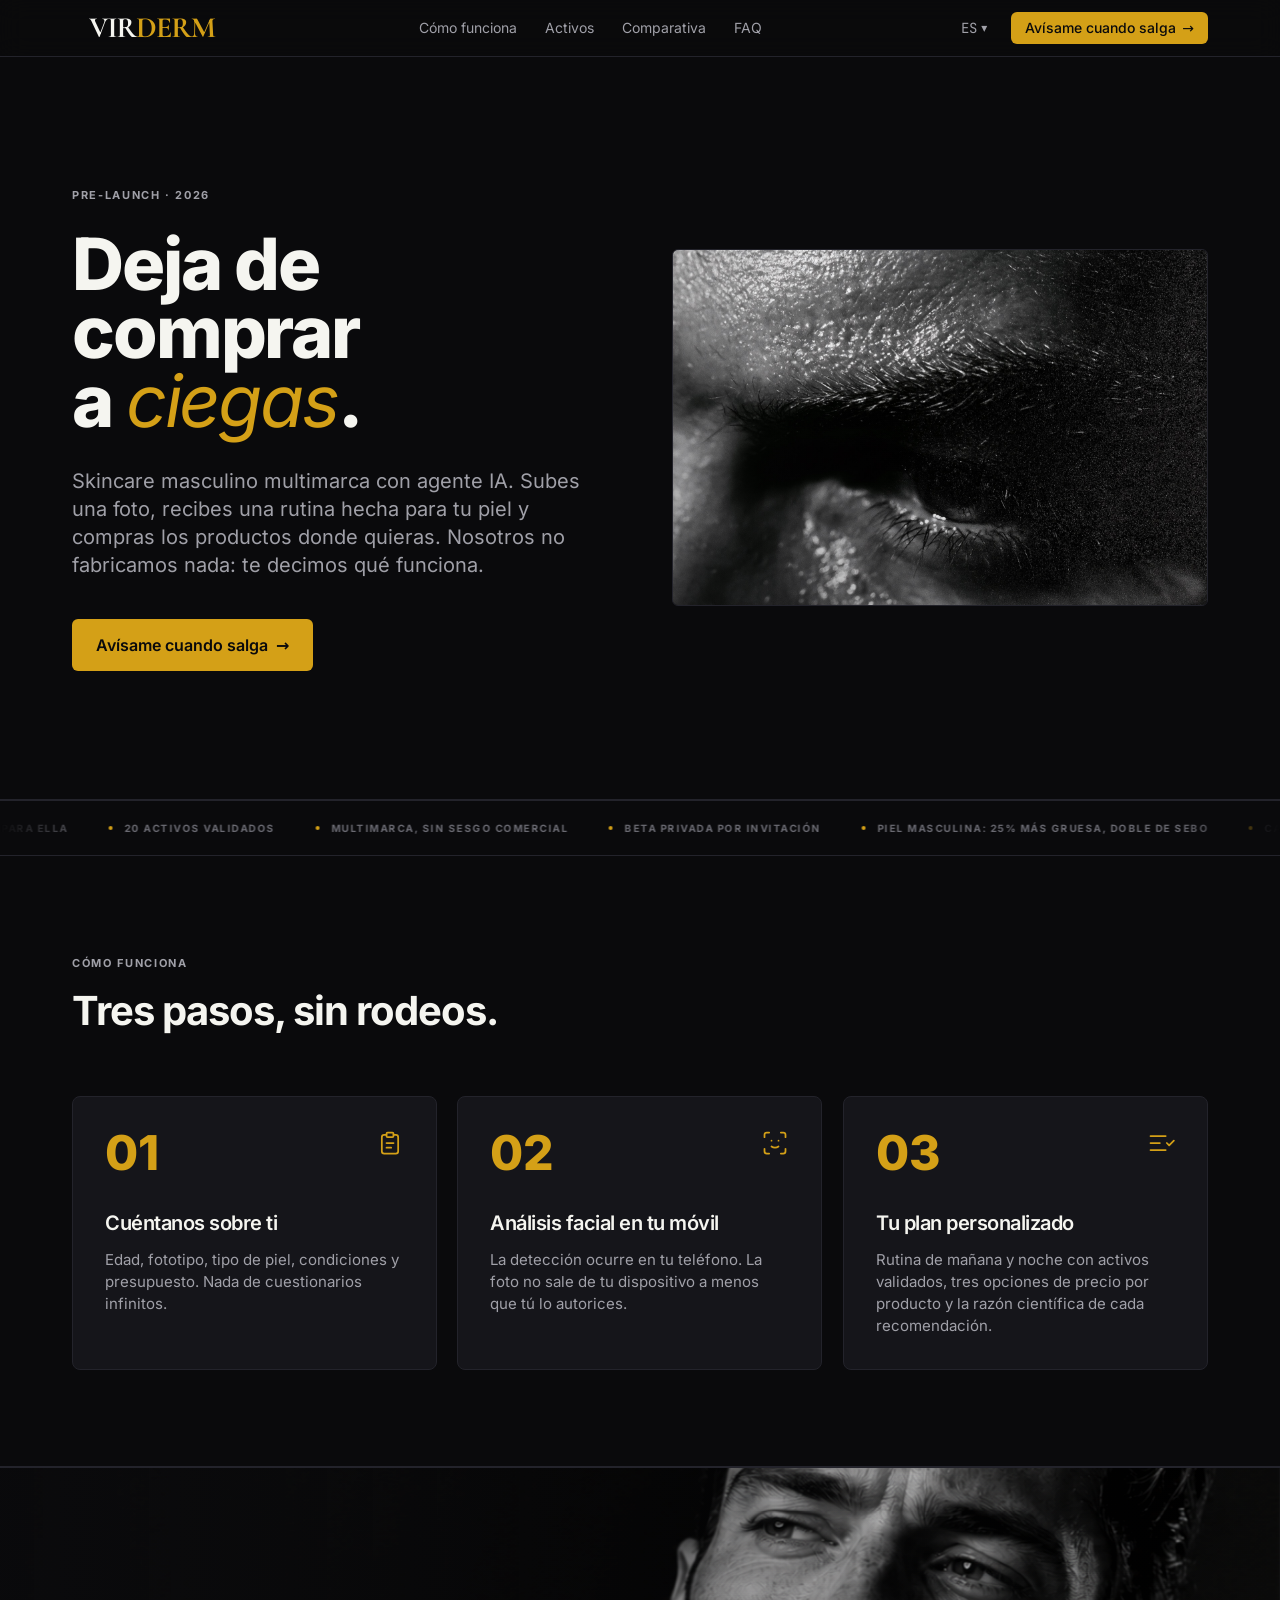
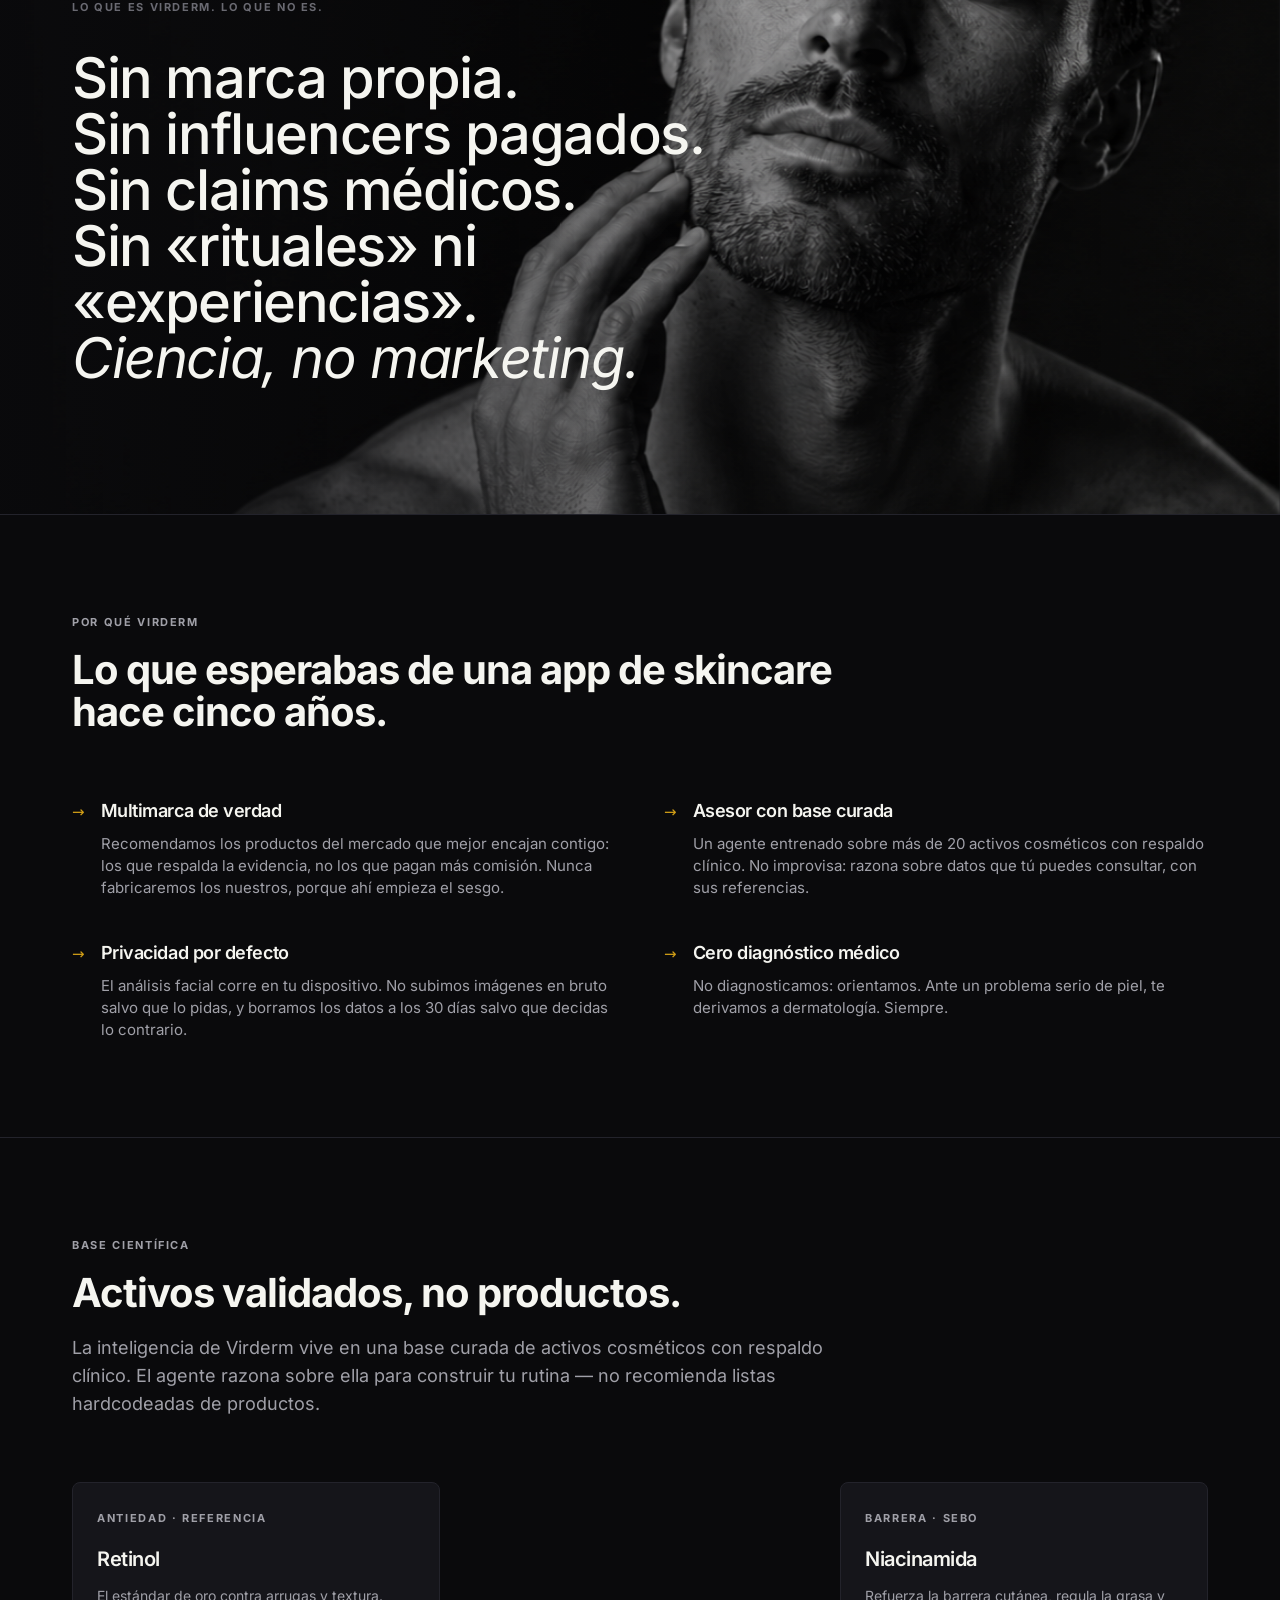
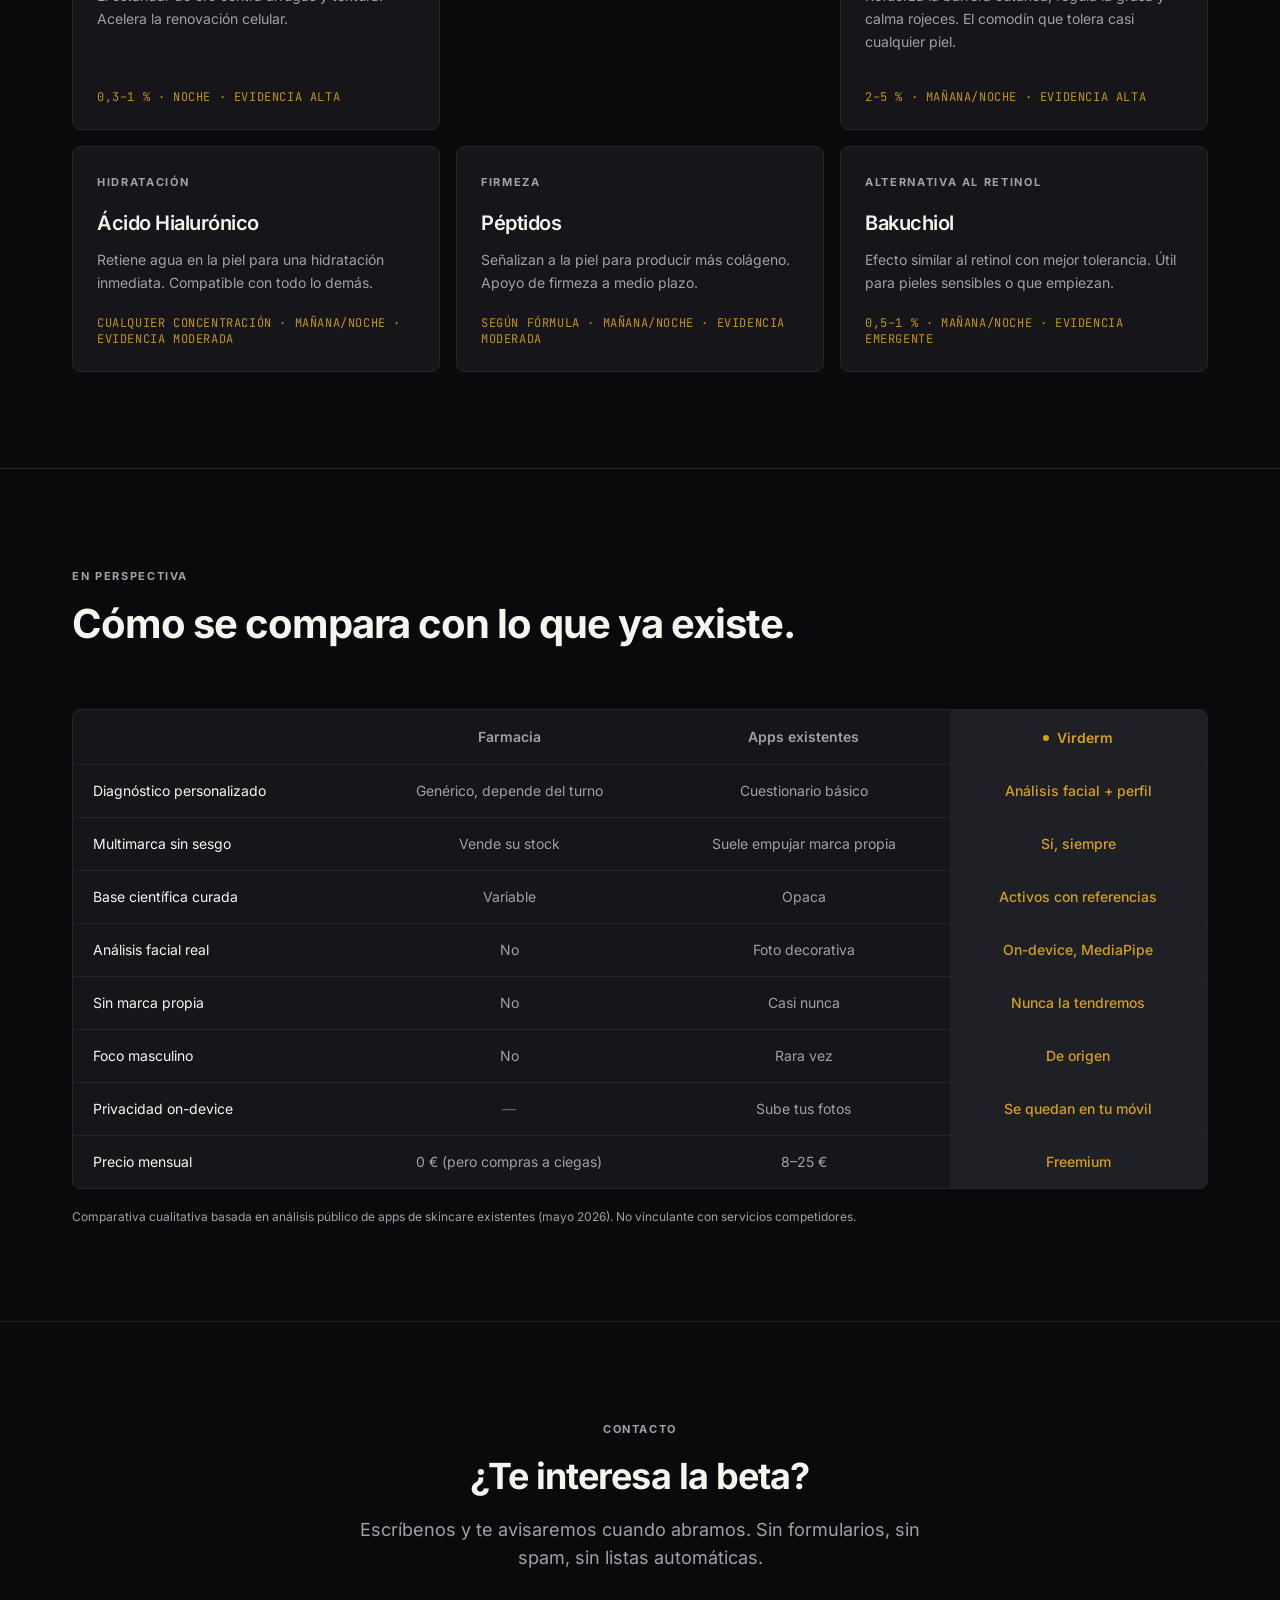
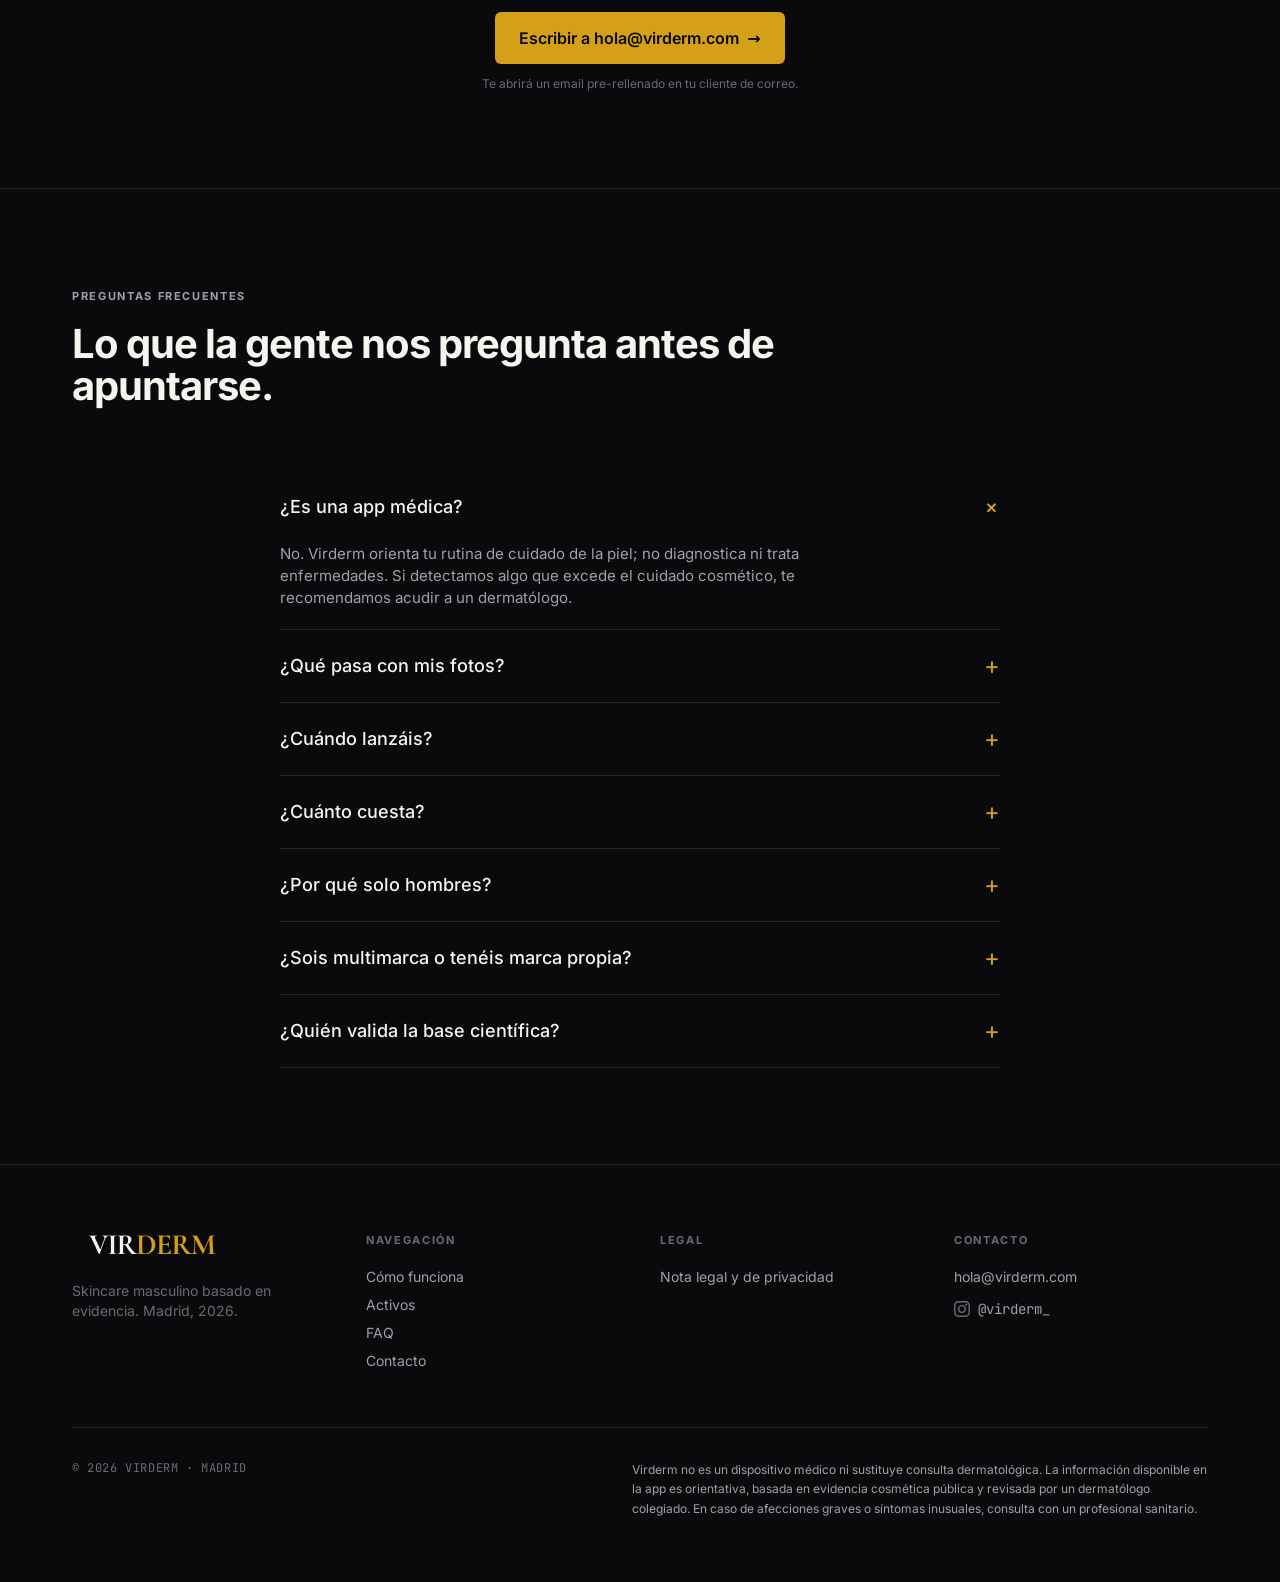
==== commit 67d566e0: "deploy: añade Cloudflare Web Analytics (beacon cookieless) + rebuild" ====
--- a/index.html
+++ b/index.html
@@ -1,9 +1,9 @@
-<!DOCTYPE html><html lang="es" class="dark"> <head><meta charset="UTF-8"><meta name="viewport" content="width=device-width, initial-scale=1"><meta name="theme-color" content="#0a0a0c"><meta name="color-scheme" content="dark"><meta name="robots" content="index, follow"><title>Virderm · Skincare masculino multimarca con agente IA</title><meta name="description" content="Subes una foto, recibes una rutina hecha para tu piel y compras los productos donde quieras. Nosotros no fabricamos nada: te decimos qué funciona."><link rel="canonical" href="https://virderm.com/"><link rel="alternate" hreflang="es-ES" href="https://virderm.com/"><link rel="alternate" hreflang="en" href="https://virderm.com/en/"><link rel="alternate" hreflang="fr-FR" href="https://virderm.com/fr/"><link rel="alternate" hreflang="it-IT" href="https://virderm.com/it/"><link rel="alternate" hreflang="x-default" href="https://virderm.com/"><meta property="og:site_name" content="Virderm"><meta property="og:title" content="Virderm · Skincare masculino multimarca con agente IA"><meta property="og:description" content="Subes una foto, recibes una rutina hecha para tu piel y compras los productos donde quieras. Nosotros no fabricamos nada: te decimos qué funciona."><meta property="og:type" content="website"><meta property="og:url" content="https://virderm.com/"><meta property="og:locale" content="es_ES"><meta property="og:locale:alternate" content="en_US"><meta property="og:locale:alternate" content="fr_FR"><meta property="og:locale:alternate" content="it_IT"><meta property="og:image" content="https://virderm.com/og-image.png"><meta property="og:image:width" content="1200"><meta property="og:image:height" content="630"><meta property="og:image:alt" content="Virderm — skincare masculino multimarca con agente IA"><meta name="twitter:card" content="summary_large_image"><meta name="twitter:title" content="Virderm · Skincare masculino multimarca con agente IA"><meta name="twitter:description" content="Subes una foto, recibes una rutina hecha para tu piel y compras los productos donde quieras. Nosotros no fabricamos nada: te decimos qué funciona."><meta name="twitter:image" content="https://virderm.com/og-image.png"><link rel="icon" type="image/png" href="/favicon.png"><link rel="apple-touch-icon" href="/favicon.png"><script type="application/ld+json">{"@context":"https://schema.org","@graph":[{"@type":"Organization","@id":"https://virderm.com/#organization","name":"Virderm","url":"https://virderm.com","logo":"https://virderm.com/virderm-wordmark-negative.svg","sameAs":["https://www.instagram.com/virderm_/"]},{"@type":"WebSite","@id":"https://virderm.com/#website","url":"https://virderm.com","name":"Virderm","description":"Subes una foto, recibes una rutina hecha para tu piel y compras los productos donde quieras. Nosotros no fabricamos nada: te decimos qué funciona.","publisher":{"@id":"https://virderm.com/#organization"},"inLanguage":["es-ES","en","fr-FR","it-IT"]}]}</script><noscript><style>
+<!DOCTYPE html><html lang="es" class="dark"> <head><meta charset="UTF-8"><meta name="viewport" content="width=device-width, initial-scale=1"><meta name="theme-color" content="#0a0a0c"><meta name="color-scheme" content="dark"><meta name="robots" content="index, follow"><title>Virderm · Skincare masculino multimarca con agente IA</title><meta name="description" content="Subes una foto, recibes una rutina hecha para tu piel y compras los productos donde quieras. Nosotros no fabricamos nada: te decimos qué funciona."><link rel="canonical" href="https://virderm.com/"><link rel="alternate" hreflang="es-ES" href="https://virderm.com/"><link rel="alternate" hreflang="en" href="https://virderm.com/en/"><link rel="alternate" hreflang="fr-FR" href="https://virderm.com/fr/"><link rel="alternate" hreflang="it-IT" href="https://virderm.com/it/"><link rel="alternate" hreflang="x-default" href="https://virderm.com/"><meta property="og:site_name" content="Virderm"><meta property="og:title" content="Virderm · Skincare masculino multimarca con agente IA"><meta property="og:description" content="Subes una foto, recibes una rutina hecha para tu piel y compras los productos donde quieras. Nosotros no fabricamos nada: te decimos qué funciona."><meta property="og:type" content="website"><meta property="og:url" content="https://virderm.com/"><meta property="og:locale" content="es_ES"><meta property="og:locale:alternate" content="en_US"><meta property="og:locale:alternate" content="fr_FR"><meta property="og:locale:alternate" content="it_IT"><meta property="og:image" content="https://virderm.com/og-image.png"><meta property="og:image:width" content="1200"><meta property="og:image:height" content="630"><meta property="og:image:alt" content="Virderm — skincare masculino multimarca con agente IA"><meta name="twitter:card" content="summary_large_image"><meta name="twitter:title" content="Virderm · Skincare masculino multimarca con agente IA"><meta name="twitter:description" content="Subes una foto, recibes una rutina hecha para tu piel y compras los productos donde quieras. Nosotros no fabricamos nada: te decimos qué funciona."><meta name="twitter:image" content="https://virderm.com/og-image.png"><link rel="icon" type="image/png" href="/favicon.png"><link rel="apple-touch-icon" href="/favicon.png"><script type="application/ld+json">{"@context":"https://schema.org","@graph":[{"@type":"Organization","@id":"https://virderm.com/#organization","name":"Virderm","url":"https://virderm.com","logo":"https://virderm.com/virderm-wordmark-negative.svg","sameAs":["https://www.instagram.com/virderm_/"]},{"@type":"WebSite","@id":"https://virderm.com/#website","url":"https://virderm.com","name":"Virderm","description":"Subes una foto, recibes una rutina hecha para tu piel y compras los productos donde quieras. Nosotros no fabricamos nada: te decimos qué funciona.","publisher":{"@id":"https://virderm.com/#organization"},"inLanguage":["es-ES","en","fr-FR","it-IT"]}]}</script><script defer src="https://static.cloudflareinsights.com/beacon.min.js" data-cf-beacon="{&#34;token&#34;:&#34;697811aa11b74a20bcf086429ea1d1f1&#34;}"></script><noscript><style>
         [data-reveal] {
           opacity: 1 !important;
           transform: none !important;
         }
-      </style></noscript><link rel="stylesheet" href="/_astro/index.BZyApwo1.css">
+      </style></noscript><link rel="stylesheet" href="/_astro/index.D05E_6_x.css">
 <style>details[data-astro-cid-ltpqzwiw]>summary[data-astro-cid-ltpqzwiw]::-webkit-details-marker{display:none}details[data-astro-cid-ltpqzwiw]>summary[data-astro-cid-ltpqzwiw]::marker{display:none}
 .manifesto-bg[data-astro-cid-5lwsku7t]{background-image:url(/manifiesto-bg.png);background-size:cover;background-position:center right;background-repeat:no-repeat;transform-origin:60% 50%;animation:manifesto-kenburns 42s ease-in-out infinite alternate}@keyframes manifesto-kenburns{0%{transform:scale(1.08) translate(0)}to{transform:scale(1.18) translate(-2%,-2%)}}@media(prefers-reduced-motion:reduce){.manifesto-bg[data-astro-cid-5lwsku7t]{animation:none;transform:scale(1.08)}}details[data-astro-cid-z6gx6xcw]>summary[data-astro-cid-z6gx6xcw]::-webkit-details-marker{display:none}details[data-astro-cid-z6gx6xcw]>summary[data-astro-cid-z6gx6xcw]{list-style:none}
 </style></head> <body>  <div id="scroll-progress" aria-hidden="true" class="fixed inset-x-0 top-0 z-50 h-[2px] bg-transparent pointer-events-none"> <div id="scroll-progress-bar" class="h-full bg-accent transition-[width] duration-75 ease-out" style="width: 0%;"></div> </div> <script type="module">const n=document.getElementById("scroll-progress-bar");if(n){const e=()=>{const t=document.documentElement,o=t.scrollTop,s=t.scrollHeight-t.clientHeight,c=s>0?o/s*100:0;n.style.width=`${c}%`};e(),window.addEventListener("scroll",e,{passive:!0}),window.addEventListener("resize",e,{passive:!0})}</script> <header class="fixed inset-x-0 top-0 z-40 backdrop-blur-md bg-bg-primary/70 border-b border-border-subtle"> <div class="container-page flex h-14 items-center justify-between"> <a href="/#top" class="flex items-center" aria-label="Virderm — inicio"> <svg xmlns="http://www.w3.org/2000/svg" viewBox="0 0 500 100" role="img" aria-label="Virderm" class="h-7 w-auto md:h-8" preserveAspectRatio="xMidYMid meet"> <text x="250" y="78" font-family="'Cormorant Garamond', 'GT Sectra', 'Bodoni 72', Didot, 'Bodoni MT', 'Times New Roman', serif" font-size="92" font-weight="700" letter-spacing="-3" text-anchor="middle" style="text-rendering: geometricPrecision;"> <tspan fill="#f5f5f0">VIR</tspan><tspan fill="#d4a017">DERM</tspan> </text> </svg> </a> <nav class="hidden md:flex items-center gap-7 text-sm text-text-secondary"> <a href="#como-funciona" class="hover:text-text-primary transition-colors"> Cómo funciona </a><a href="#activos" class="hover:text-text-primary transition-colors"> Activos </a><a href="#comparativa" class="hover:text-text-primary transition-colors"> Comparativa </a><a href="#faq" class="hover:text-text-primary transition-colors"> FAQ </a> </nav> <div class="flex items-center gap-2 md:gap-3"> <details class="relative" data-astro-cid-ltpqzwiw> <summary class="flex min-h-[40px] cursor-pointer items-center gap-1 list-none rounded-md px-3 py-2 text-sm text-text-secondary transition-colors hover:text-text-primary" aria-label="Idioma" data-astro-cid-ltpqzwiw> <span class="font-mono" data-astro-cid-ltpqzwiw>ES</span> <span aria-hidden="true" class="text-xs" data-astro-cid-ltpqzwiw>▾</span> </summary> <div class="absolute right-0 z-50 mt-2 min-w-[150px] overflow-hidden rounded-md border border-border-subtle bg-bg-secondary py-1 shadow-lg" data-astro-cid-ltpqzwiw> <a href="/" hreflang="es" class="block px-3 py-1.5 text-sm transition-colors hover:bg-bg-tertiary text-accent font-medium" data-astro-cid-ltpqzwiw> Español </a><a href="/en/" hreflang="en" class="block px-3 py-1.5 text-sm transition-colors hover:bg-bg-tertiary text-text-secondary hover:text-text-primary" data-astro-cid-ltpqzwiw> English </a><a href="/fr/" hreflang="fr" class="block px-3 py-1.5 text-sm transition-colors hover:bg-bg-tertiary text-text-secondary hover:text-text-primary" data-astro-cid-ltpqzwiw> Français </a><a href="/it/" hreflang="it" class="block px-3 py-1.5 text-sm transition-colors hover:bg-bg-tertiary text-text-secondary hover:text-text-primary" data-astro-cid-ltpqzwiw> Italiano </a> </div> </details>  <a href="mailto:hola@virderm.com?subject=Quiero%20saber%20m%C3%A1s%20de%20la%20beta%20de%20Virderm&#38;body=Hola%2C%0A%0AMe%20interesa%20probar%20Virderm%20cuando%20lanc%C3%A9is.%20%C2%BFMe%20podr%C3%ADais%20avisar%3F%0A%0A(Opcional%3A%20cu%C3%A9ntame%20brevemente%20por%20qu%C3%A9%20te%20interesa%20o%20qu%C3%A9%20necesitas%20resolver)%0A%0AGracias!" class="inline-flex items-center gap-1.5 whitespace-nowrap rounded-md bg-accent px-3 py-1.5 text-sm font-medium text-text-inverse transition-all duration-150 hover:bg-accent-hover hover:scale-[1.02] md:px-3.5"> <span class="md:hidden">Avísame</span> <span class="hidden md:inline">Avísame cuando salga</span> <span aria-hidden="true">→</span> </a> </div> </div> </header> <main class="min-h-screen bg-bg-primary text-text-primary"> <section id="top" class="relative isolate border-b border-border-subtle overflow-hidden pt-14"> <div class="container-page relative"> <div class="grid items-center gap-10 py-12 md:grid-cols-2 md:gap-12 md:py-24 lg:py-32 lg:gap-16"> <div class="order-1 md:order-2 relative"> <div class="relative overflow-hidden rounded-md border border-border-subtle"> <img src="/hero-face.jpg" alt="Primer plano editorial de piel masculina en blanco y negro" width="1600" height="1066" loading="eager" decoding="async" class="block h-auto w-full"> <div aria-hidden="true" class="pointer-events-none absolute inset-0 bg-gradient-to-tr from-bg-primary/40 via-transparent to-transparent"></div> </div> </div> <div class="order-2 md:order-1 max-w-xl"> <p class="eyebrow reveal" style="animation-delay: 0ms;">Pre-launch · 2026</p> <h1 class="reveal mt-6 text-[2.5rem] leading-[1] font-extrabold tracking-[-0.03em] sm:text-5xl md:text-[3.75rem] md:leading-[0.95] lg:text-[4.5rem]" style="animation-delay: 120ms;">Deja de comprar<br />a <span class="italic text-accent font-medium">ciegas</span>.</h1> <p class="reveal mt-6 text-base leading-relaxed text-text-secondary md:mt-8 md:text-lg lg:text-xl" style="animation-delay: 260ms;"> Skincare masculino multimarca con agente IA. Subes una foto, recibes una rutina hecha para tu piel y compras los productos donde quieras. Nosotros no fabricamos nada: te decimos qué funciona. </p> <div class="reveal mt-8 md:mt-10" style="animation-delay: 400ms;"> <a href="mailto:hola@virderm.com?subject=Quiero%20saber%20m%C3%A1s%20de%20la%20beta%20de%20Virderm&#38;body=Hola%2C%0A%0AMe%20interesa%20probar%20Virderm%20cuando%20lanc%C3%A9is.%20%C2%BFMe%20podr%C3%ADais%20avisar%3F%0A%0A(Opcional%3A%20cu%C3%A9ntame%20brevemente%20por%20qu%C3%A9%20te%20interesa%20o%20qu%C3%A9%20necesitas%20resolver)%0A%0AGracias!" class="btn-primary group text-base px-6 py-3.5"> Avísame cuando salga <span aria-hidden="true" class="transition-transform group-hover:translate-x-0.5">→</span> </a> </div> </div> </div> </div> </section> <section aria-label="Indicadores de confianza" class="border-y border-border-subtle bg-bg-primary"> <div class="marquee-mask overflow-hidden py-4"> <div id="trust-marquee" class="flex w-max items-center gap-10 whitespace-nowrap will-change-transform" aria-hidden="true">  <span data-key="0-0" class="micro flex shrink-0 items-center gap-3 text-text-tertiary"> <span class="h-1 w-1 rounded-full bg-accent"></span> Piel masculina: 25% más gruesa, doble de sebo </span><span data-key="0-1" class="micro flex shrink-0 items-center gap-3 text-text-tertiary"> <span class="h-1 w-1 rounded-full bg-accent"></span> Casi nada del mercado está hecho para ella </span><span data-key="0-2" class="micro flex shrink-0 items-center gap-3 text-text-tertiary"> <span class="h-1 w-1 rounded-full bg-accent"></span> 20 activos validados </span><span data-key="0-3" class="micro flex shrink-0 items-center gap-3 text-text-tertiary"> <span class="h-1 w-1 rounded-full bg-accent"></span> Multimarca, sin sesgo comercial </span><span data-key="0-4" class="micro flex shrink-0 items-center gap-3 text-text-tertiary"> <span class="h-1 w-1 rounded-full bg-accent"></span> Beta privada por invitación </span><span data-key="1-0" class="micro flex shrink-0 items-center gap-3 text-text-tertiary"> <span class="h-1 w-1 rounded-full bg-accent"></span> Piel masculina: 25% más gruesa, doble de sebo </span><span data-key="1-1" class="micro flex shrink-0 items-center gap-3 text-text-tertiary"> <span class="h-1 w-1 rounded-full bg-accent"></span> Casi nada del mercado está hecho para ella </span><span data-key="1-2" class="micro flex shrink-0 items-center gap-3 text-text-tertiary"> <span class="h-1 w-1 rounded-full bg-accent"></span> 20 activos validados </span><span data-key="1-3" class="micro flex shrink-0 items-center gap-3 text-text-tertiary"> <span class="h-1 w-1 rounded-full bg-accent"></span> Multimarca, sin sesgo comercial </span><span data-key="1-4" class="micro flex shrink-0 items-center gap-3 text-text-tertiary"> <span class="h-1 w-1 rounded-full bg-accent"></span> Beta privada por invitación </span><span data-key="2-0" class="micro flex shrink-0 items-center gap-3 text-text-tertiary"> <span class="h-1 w-1 rounded-full bg-accent"></span> Piel masculina: 25% más gruesa, doble de sebo </span><span data-key="2-1" class="micro flex shrink-0 items-center gap-3 text-text-tertiary"> <span class="h-1 w-1 rounded-full bg-accent"></span> Casi nada del mercado está hecho para ella </span><span data-key="2-2" class="micro flex shrink-0 items-center gap-3 text-text-tertiary"> <span class="h-1 w-1 rounded-full bg-accent"></span> 20 activos validados </span><span data-key="2-3" class="micro flex shrink-0 items-center gap-3 text-text-tertiary"> <span class="h-1 w-1 rounded-full bg-accent"></span> Multimarca, sin sesgo comercial </span><span data-key="2-4" class="micro flex shrink-0 items-center gap-3 text-text-tertiary"> <span class="h-1 w-1 rounded-full bg-accent"></span> Beta privada por invitación </span> </div> </div>  <ul class="sr-only"> <li>Piel masculina: 25% más gruesa, doble de sebo</li><li>Casi nada del mercado está hecho para ella</li><li>20 activos validados</li><li>Multimarca, sin sesgo comercial</li><li>Beta privada por invitación</li> </ul> </section> <script type="module">const s=document.getElementById("trust-marquee"),l=typeof matchMedia=="function"&&matchMedia("(prefers-reduced-motion: reduce)").matches;if(s&&!l){let e=0,n=0,i=typeof window<"u"?window.scrollY:0,t=0;const c=()=>{t=s.scrollWidth/3};c(),window.addEventListener("resize",c,{passive:!0}),typeof document<"u"&&document.fonts&&document.fonts.ready&&document.fonts.ready.then(c).catch(()=>{}),window.addEventListener("scroll",()=>{const o=window.scrollY,a=o-i;i=o,n+=a*.6},{passive:!0});const r=.5,d=()=>{const o=r+n*.05;e-=o,t>0&&(e<=-t&&(e+=t),e>0&&(e-=t)),s.style.transform=`translate3d(${e}px, 0, 0)`,n*=.92,requestAnimationFrame(d)};requestAnimationFrame(d)}</script> <section id="como-funciona" class="border-b border-border-subtle py-16 md:py-24"> <div class="container-page"> <header data-reveal class="max-w-3xl"> <p class="eyebrow">Cómo funciona</p> <h2 class="mt-4 text-3xl font-bold tracking-tight md:text-4xl lg:text-[2.5rem] lg:leading-[1.05]"> Tres pasos, sin rodeos. </h2> </header> <div class="mt-14 grid gap-6 md:mt-16 md:grid-cols-3 md:gap-5"> <article data-reveal data-reveal-index="0" class="group flex flex-col rounded-lg border border-border-subtle bg-bg-secondary p-8 transition-[border-color,transform] duration-200 hover:-translate-y-0.5 hover:border-accent/40"> <div class="flex items-start justify-between gap-4"> <span class="font-sans text-5xl font-extrabold leading-none text-accent">01</span> <span class="text-accent" aria-hidden="true"> <svg viewBox="0 0 24 24" width="28" height="28" fill="none" stroke="currentColor" stroke-width="1.5" stroke-linecap="round" stroke-linejoin="round"> <path d="M9 5H7a2 2 0 0 0-2 2v12a2 2 0 0 0 2 2h10a2 2 0 0 0 2-2V7a2 2 0 0 0-2-2h-2"></path> <rect x="9" y="3" width="6" height="4" rx="1"></rect> <path d="M9 12h6"></path> <path d="M9 16h4"></path> </svg>   </span> </div> <h3 class="mt-8 text-xl font-semibold tracking-tight">Cuéntanos sobre ti</h3> <p class="mt-3 text-text-secondary">Edad, fototipo, tipo de piel, condiciones y presupuesto. Nada de cuestionarios infinitos.</p> </article><article data-reveal data-reveal-index="1" class="group flex flex-col rounded-lg border border-border-subtle bg-bg-secondary p-8 transition-[border-color,transform] duration-200 hover:-translate-y-0.5 hover:border-accent/40"> <div class="flex items-start justify-between gap-4"> <span class="font-sans text-5xl font-extrabold leading-none text-accent">02</span> <span class="text-accent" aria-hidden="true">  <svg viewBox="0 0 24 24" width="28" height="28" fill="none" stroke="currentColor" stroke-width="1.5" stroke-linecap="round" stroke-linejoin="round"> <path d="M3 7V5a2 2 0 0 1 2-2h2"></path> <path d="M17 3h2a2 2 0 0 1 2 2v2"></path> <path d="M21 17v2a2 2 0 0 1-2 2h-2"></path> <path d="M7 21H5a2 2 0 0 1-2-2v-2"></path> <path d="M9 10h.01"></path> <path d="M15 10h.01"></path> <path d="M9 15c.85.63 1.885 1 3 1s2.15-.37 3-1"></path> </svg>  </span> </div> <h3 class="mt-8 text-xl font-semibold tracking-tight">Análisis facial en tu móvil</h3> <p class="mt-3 text-text-secondary">La detección ocurre en tu teléfono. La foto no sale de tu dispositivo a menos que tú lo autorices.</p> </article><article data-reveal data-reveal-index="2" class="group flex flex-col rounded-lg border border-border-subtle bg-bg-secondary p-8 transition-[border-color,transform] duration-200 hover:-translate-y-0.5 hover:border-accent/40"> <div class="flex items-start justify-between gap-4"> <span class="font-sans text-5xl font-extrabold leading-none text-accent">03</span> <span class="text-accent" aria-hidden="true">   <svg viewBox="0 0 24 24" width="28" height="28" fill="none" stroke="currentColor" stroke-width="1.5" stroke-linecap="round" stroke-linejoin="round"> <path d="M11 12H3"></path> <path d="M16 6H3"></path> <path d="M16 18H3"></path> <path d="m17 12 2 2 4-4"></path> </svg> </span> </div> <h3 class="mt-8 text-xl font-semibold tracking-tight">Tu plan personalizado</h3> <p class="mt-3 text-text-secondary">Rutina de mañana y noche con activos validados, tres opciones de precio por producto y la razón científica de cada recomendación.</p> </article> </div> </div> </section> <section aria-labelledby="manifiesto-title" class="relative isolate overflow-hidden border-y border-border-subtle bg-bg-tertiary" data-astro-cid-5lwsku7t>  <div id="manifesto-parallax" aria-hidden="true" class="absolute inset-x-0 -inset-y-[20%] -z-20 will-change-transform" data-astro-cid-5lwsku7t>  <div class="manifesto-bg absolute inset-0" data-astro-cid-5lwsku7t></div> </div>  <div aria-hidden="true" class="absolute inset-0 -z-10 bg-gradient-to-b from-bg-primary/85 via-bg-primary/55 to-bg-primary/35 md:bg-gradient-to-r md:from-bg-primary/95 md:via-bg-primary/40 md:to-transparent" data-astro-cid-5lwsku7t></div> <div class="container-page relative py-24 md:py-32" data-astro-cid-5lwsku7t> <div class="max-w-md md:max-w-xl lg:max-w-2xl" data-astro-cid-5lwsku7t> <p class="eyebrow text-text-tertiary" data-astro-cid-5lwsku7t>Lo que es Virderm. Lo que no es.</p> <h2 id="manifiesto-title" class="mt-8 text-3xl font-medium leading-[1.15] tracking-tight md:text-5xl lg:text-[3.5rem]" data-astro-cid-5lwsku7t> <span class="reveal block" style="animation-delay: 0ms;" data-astro-cid-5lwsku7t> <span class="text-text-primary" data-astro-cid-5lwsku7t>Sin marca propia.</span> </span><span class="reveal block" style="animation-delay: 140ms;" data-astro-cid-5lwsku7t> <span class="text-text-primary" data-astro-cid-5lwsku7t>Sin influencers pagados.</span> </span><span class="reveal block" style="animation-delay: 280ms;" data-astro-cid-5lwsku7t> <span class="text-text-primary" data-astro-cid-5lwsku7t>Sin claims médicos.</span> </span><span class="reveal block" style="animation-delay: 420ms;" data-astro-cid-5lwsku7t> <span class="text-text-primary" data-astro-cid-5lwsku7t>Sin «rituales» ni «experiencias».</span> </span><span class="reveal block" style="animation-delay: 560ms;" data-astro-cid-5lwsku7t> <span class="italic font-normal text-text-primary" data-astro-cid-5lwsku7t>Ciencia, no marketing.</span> </span> </h2> </div> </div> </section>  <script type="module">const n=document.getElementById("manifesto-parallax"),c=typeof matchMedia=="function"&&matchMedia("(prefers-reduced-motion: reduce)").matches;if(n&&!c){let e=!1;const o=()=>{e=!1;const r=n.getBoundingClientRect(),t=window.innerHeight||0;if(t===0)return;const i=(r.top+r.height/2-t/2)/t,a=-Math.max(-1.5,Math.min(1.5,i))*80;n.style.transform=`translate3d(0, ${a}px, 0)`},s=()=>{e||(e=!0,requestAnimationFrame(o))};window.addEventListener("scroll",s,{passive:!0}),window.addEventListener("resize",s,{passive:!0}),o()}</script> <section id="por-que" class="border-b border-border-subtle py-16 md:py-24"> <div class="container-page"> <header data-reveal class="max-w-3xl"> <p class="eyebrow">Por qué Virderm</p> <h2 class="mt-4 text-3xl font-bold tracking-tight md:text-4xl lg:text-[2.5rem] lg:leading-[1.05]"> Lo que esperabas de una app de skincare hace cinco años. </h2> </header> <div class="mt-14 grid gap-x-12 gap-y-10 md:mt-16 md:grid-cols-2"> <div class="flex gap-4"> <span aria-hidden="true" class="mt-1 text-accent">
--- a/_astro/index.D05E_6_x.css
+++ b/_astro/index.D05E_6_x.css
@@ -0,0 +1 @@
+@font-face{font-family:Inter;font-style:normal;font-display:swap;font-weight:400;src:url(/_astro/inter-cyrillic-ext-400-normal.BQZuk6qB.woff2) format("woff2"),url(/_astro/inter-cyrillic-ext-400-normal.DQukG94-.woff) format("woff");unicode-range:U+0460-052F,U+1C80-1C8A,U+20B4,U+2DE0-2DFF,U+A640-A69F,U+FE2E-FE2F}@font-face{font-family:Inter;font-style:normal;font-display:swap;font-weight:400;src:url(/_astro/inter-cyrillic-400-normal.obahsSVq.woff2) format("woff2"),url(/_astro/inter-cyrillic-400-normal.HOLc17fK.woff) format("woff");unicode-range:U+0301,U+0400-045F,U+0490-0491,U+04B0-04B1,U+2116}@font-face{font-family:Inter;font-style:normal;font-display:swap;font-weight:400;src:url(/_astro/inter-greek-ext-400-normal.DGGRlc-M.woff2) format("woff2"),url(/_astro/inter-greek-ext-400-normal.KugGGMne.woff) format("woff");unicode-range:U+1F00-1FFF}@font-face{font-family:Inter;font-style:normal;font-display:swap;font-weight:400;src:url(/_astro/inter-greek-400-normal.B4URO6DV.woff2) format("woff2"),url(/_astro/inter-greek-400-normal.q2sYcFCs.woff) format("woff");unicode-range:U+0370-0377,U+037A-037F,U+0384-038A,U+038C,U+038E-03A1,U+03A3-03FF}@font-face{font-family:Inter;font-style:normal;font-display:swap;font-weight:400;src:url(/_astro/inter-vietnamese-400-normal.DMkecbls.woff2) format("woff2"),url(/_astro/inter-vietnamese-400-normal.Bbgyi5SW.woff) format("woff");unicode-range:U+0102-0103,U+0110-0111,U+0128-0129,U+0168-0169,U+01A0-01A1,U+01AF-01B0,U+0300-0301,U+0303-0304,U+0308-0309,U+0323,U+0329,U+1EA0-1EF9,U+20AB}@font-face{font-family:Inter;font-style:normal;font-display:swap;font-weight:400;src:url(/_astro/inter-latin-ext-400-normal.C1nco2VV.woff2) format("woff2"),url(/_astro/inter-latin-ext-400-normal.77YHD8bZ.woff) format("woff");unicode-range:U+0100-02BA,U+02BD-02C5,U+02C7-02CC,U+02CE-02D7,U+02DD-02FF,U+0304,U+0308,U+0329,U+1D00-1DBF,U+1E00-1E9F,U+1EF2-1EFF,U+2020,U+20A0-20AB,U+20AD-20C0,U+2113,U+2C60-2C7F,U+A720-A7FF}@font-face{font-family:Inter;font-style:normal;font-display:swap;font-weight:400;src:url(/_astro/inter-latin-400-normal.C38fXH4l.woff2) format("woff2"),url(/_astro/inter-latin-400-normal.CyCys3Eg.woff) format("woff");unicode-range:U+0000-00FF,U+0131,U+0152-0153,U+02BB-02BC,U+02C6,U+02DA,U+02DC,U+0304,U+0308,U+0329,U+2000-206F,U+20AC,U+2122,U+2191,U+2193,U+2212,U+2215,U+FEFF,U+FFFD}@font-face{font-family:Inter;font-style:normal;font-display:swap;font-weight:500;src:url(/_astro/inter-cyrillic-ext-500-normal.B0yAr1jD.woff2) format("woff2"),url(/_astro/inter-cyrillic-ext-500-normal.BmqWE9Dz.woff) format("woff");unicode-range:U+0460-052F,U+1C80-1C8A,U+20B4,U+2DE0-2DFF,U+A640-A69F,U+FE2E-FE2F}@font-face{font-family:Inter;font-style:normal;font-display:swap;font-weight:500;src:url(/_astro/inter-cyrillic-500-normal.BasfLYem.woff2) format("woff2"),url(/_astro/inter-cyrillic-500-normal.CxZf_p3X.woff) format("woff");unicode-range:U+0301,U+0400-045F,U+0490-0491,U+04B0-04B1,U+2116}@font-face{font-family:Inter;font-style:normal;font-display:swap;font-weight:500;src:url(/_astro/inter-greek-ext-500-normal.C4iEst2y.woff2) format("woff2"),url(/_astro/inter-greek-ext-500-normal.2j5mBUwD.woff) format("woff");unicode-range:U+1F00-1FFF}@font-face{font-family:Inter;font-style:normal;font-display:swap;font-weight:500;src:url(/_astro/inter-greek-500-normal.BIZE56-Y.woff2) format("woff2"),url(/_astro/inter-greek-500-normal.Xzm54t5V.woff) format("woff");unicode-range:U+0370-0377,U+037A-037F,U+0384-038A,U+038C,U+038E-03A1,U+03A3-03FF}@font-face{font-family:Inter;font-style:normal;font-display:swap;font-weight:500;src:url(/_astro/inter-vietnamese-500-normal.DOriooB6.woff2) format("woff2"),url(/_astro/inter-vietnamese-500-normal.mJboJaSs.woff) format("woff");unicode-range:U+0102-0103,U+0110-0111,U+0128-0129,U+0168-0169,U+01A0-01A1,U+01AF-01B0,U+0300-0301,U+0303-0304,U+0308-0309,U+0323,U+0329,U+1EA0-1EF9,U+20AB}@font-face{font-family:Inter;font-style:normal;font-display:swap;font-weight:500;src:url(/_astro/inter-latin-ext-500-normal.CV4jyFjo.woff2) format("woff2"),url(/_astro/inter-latin-ext-500-normal.BxGbmqWO.woff) format("woff");unicode-range:U+0100-02BA,U+02BD-02C5,U+02C7-02CC,U+02CE-02D7,U+02DD-02FF,U+0304,U+0308,U+0329,U+1D00-1DBF,U+1E00-1E9F,U+1EF2-1EFF,U+2020,U+20A0-20AB,U+20AD-20C0,U+2113,U+2C60-2C7F,U+A720-A7FF}@font-face{font-family:Inter;font-style:normal;font-display:swap;font-weight:500;src:url(/_astro/inter-latin-500-normal.Cerq10X2.woff2) format("woff2"),url(/_astro/inter-latin-500-normal.BL9OpVg8.woff) format("woff");unicode-range:U+0000-00FF,U+0131,U+0152-0153,U+02BB-02BC,U+02C6,U+02DA,U+02DC,U+0304,U+0308,U+0329,U+2000-206F,U+20AC,U+2122,U+2191,U+2193,U+2212,U+2215,U+FEFF,U+FFFD}@font-face{font-family:Inter;font-style:normal;font-display:swap;font-weight:600;src:url(/_astro/inter-cyrillic-ext-600-normal.Dfes3d0z.woff2) format("woff2"),url(/_astro/inter-cyrillic-ext-600-normal.Bcila6Z-.woff) format("woff");unicode-range:U+0460-052F,U+1C80-1C8A,U+20B4,U+2DE0-2DFF,U+A640-A69F,U+FE2E-FE2F}@font-face{font-family:Inter;font-style:normal;font-display:swap;font-weight:600;src:url(/_astro/inter-cyrillic-600-normal.CWCymEST.woff2) format("woff2"),url(/_astro/inter-cyrillic-600-normal.4D_pXhcN.woff) format("woff");unicode-range:U+0301,U+0400-045F,U+0490-0491,U+04B0-04B1,U+2116}@font-face{font-family:Inter;font-style:normal;font-display:swap;font-weight:600;src:url(/_astro/inter-greek-ext-600-normal.DRtmH8MT.woff2) format("woff2"),url(/_astro/inter-greek-ext-600-normal.B8X0CLgF.woff) format("woff");unicode-range:U+1F00-1FFF}@font-face{font-family:Inter;font-style:normal;font-display:swap;font-weight:600;src:url(/_astro/inter-greek-600-normal.plRanbMR.woff2) format("woff2"),url(/_astro/inter-greek-600-normal.BZpKdvQh.woff) format("woff");unicode-range:U+0370-0377,U+037A-037F,U+0384-038A,U+038C,U+038E-03A1,U+03A3-03FF}@font-face{font-family:Inter;font-style:normal;font-display:swap;font-weight:600;src:url(/_astro/inter-vietnamese-600-normal.Cc8MFFhd.woff2) format("woff2"),url(/_astro/inter-vietnamese-600-normal.BuLX-rYi.woff) format("woff");unicode-range:U+0102-0103,U+0110-0111,U+0128-0129,U+0168-0169,U+01A0-01A1,U+01AF-01B0,U+0300-0301,U+0303-0304,U+0308-0309,U+0323,U+0329,U+1EA0-1EF9,U+20AB}@font-face{font-family:Inter;font-style:normal;font-display:swap;font-weight:600;src:url(/_astro/inter-latin-ext-600-normal.D2bJ5OIk.woff2) format("woff2"),url(/_astro/inter-latin-ext-600-normal.CIVaiw4L.woff) format("woff");unicode-range:U+0100-02BA,U+02BD-02C5,U+02C7-02CC,U+02CE-02D7,U+02DD-02FF,U+0304,U+0308,U+0329,U+1D00-1DBF,U+1E00-1E9F,U+1EF2-1EFF,U+2020,U+20A0-20AB,U+20AD-20C0,U+2113,U+2C60-2C7F,U+A720-A7FF}@font-face{font-family:Inter;font-style:normal;font-display:swap;font-weight:600;src:url(/_astro/inter-latin-600-normal.LgqL8muc.woff2) format("woff2"),url(/_astro/inter-latin-600-normal.CiBQ2DWP.woff) format("woff");unicode-range:U+0000-00FF,U+0131,U+0152-0153,U+02BB-02BC,U+02C6,U+02DA,U+02DC,U+0304,U+0308,U+0329,U+2000-206F,U+20AC,U+2122,U+2191,U+2193,U+2212,U+2215,U+FEFF,U+FFFD}@font-face{font-family:Inter;font-style:normal;font-display:swap;font-weight:700;src:url(/_astro/inter-cyrillic-ext-700-normal.BjwYoWNd.woff2) format("woff2"),url(/_astro/inter-cyrillic-ext-700-normal.LO58E6JB.woff) format("woff");unicode-range:U+0460-052F,U+1C80-1C8A,U+20B4,U+2DE0-2DFF,U+A640-A69F,U+FE2E-FE2F}@font-face{font-family:Inter;font-style:normal;font-display:swap;font-weight:700;src:url(/_astro/inter-cyrillic-700-normal.CjBOestx.woff2) format("woff2"),url(/_astro/inter-cyrillic-700-normal.DrXBdSj3.woff) format("woff");unicode-range:U+0301,U+0400-045F,U+0490-0491,U+04B0-04B1,U+2116}@font-face{font-family:Inter;font-style:normal;font-display:swap;font-weight:700;src:url(/_astro/inter-greek-ext-700-normal.qfdV9bQt.woff2) format("woff2"),url(/_astro/inter-greek-ext-700-normal.BoQ6DsYi.woff) format("woff");unicode-range:U+1F00-1FFF}@font-face{font-family:Inter;font-style:normal;font-display:swap;font-weight:700;src:url(/_astro/inter-greek-700-normal.C3JjAnD8.woff2) format("woff2"),url(/_astro/inter-greek-700-normal.BUv2fZ6O.woff) format("woff");unicode-range:U+0370-0377,U+037A-037F,U+0384-038A,U+038C,U+038E-03A1,U+03A3-03FF}@font-face{font-family:Inter;font-style:normal;font-display:swap;font-weight:700;src:url(/_astro/inter-vietnamese-700-normal.DlLaEgI2.woff2) format("woff2"),url(/_astro/inter-vietnamese-700-normal.BZaoP0fm.woff) format("woff");unicode-range:U+0102-0103,U+0110-0111,U+0128-0129,U+0168-0169,U+01A0-01A1,U+01AF-01B0,U+0300-0301,U+0303-0304,U+0308-0309,U+0323,U+0329,U+1EA0-1EF9,U+20AB}@font-face{font-family:Inter;font-style:normal;font-display:swap;font-weight:700;src:url(/_astro/inter-latin-ext-700-normal.Ca8adRJv.woff2) format("woff2"),url(/_astro/inter-latin-ext-700-normal.TidjK2hL.woff) format("woff");unicode-range:U+0100-02BA,U+02BD-02C5,U+02C7-02CC,U+02CE-02D7,U+02DD-02FF,U+0304,U+0308,U+0329,U+1D00-1DBF,U+1E00-1E9F,U+1EF2-1EFF,U+2020,U+20A0-20AB,U+20AD-20C0,U+2113,U+2C60-2C7F,U+A720-A7FF}@font-face{font-family:Inter;font-style:normal;font-display:swap;font-weight:700;src:url(/_astro/inter-latin-700-normal.Yt3aPRUw.woff2) format("woff2"),url(/_astro/inter-latin-700-normal.BLAVimhd.woff) format("woff");unicode-range:U+0000-00FF,U+0131,U+0152-0153,U+02BB-02BC,U+02C6,U+02DA,U+02DC,U+0304,U+0308,U+0329,U+2000-206F,U+20AC,U+2122,U+2191,U+2193,U+2212,U+2215,U+FEFF,U+FFFD}@font-face{font-family:Inter;font-style:normal;font-display:swap;font-weight:800;src:url(/_astro/inter-cyrillic-ext-800-normal.BZOjs1Xv.woff2) format("woff2"),url(/_astro/inter-cyrillic-ext-800-normal.Ca-gJeZY.woff) format("woff");unicode-range:U+0460-052F,U+1C80-1C8A,U+20B4,U+2DE0-2DFF,U+A640-A69F,U+FE2E-FE2F}@font-face{font-family:Inter;font-style:normal;font-display:swap;font-weight:800;src:url(/_astro/inter-cyrillic-800-normal.C7MGvYyJ.woff2) format("woff2"),url(/_astro/inter-cyrillic-800-normal.CCHyn08d.woff) format("woff");unicode-range:U+0301,U+0400-045F,U+0490-0491,U+04B0-04B1,U+2116}@font-face{font-family:Inter;font-style:normal;font-display:swap;font-weight:800;src:url(/_astro/inter-greek-ext-800-normal.B--PVpEC.woff2) format("woff2"),url(/_astro/inter-greek-ext-800-normal.DUe57HfS.woff) format("woff");unicode-range:U+1F00-1FFF}@font-face{font-family:Inter;font-style:normal;font-display:swap;font-weight:800;src:url(/_astro/inter-greek-800-normal.CLIouy3y.woff2) format("woff2"),url(/_astro/inter-greek-800-normal.BU00tryP.woff) format("woff");unicode-range:U+0370-0377,U+037A-037F,U+0384-038A,U+038C,U+038E-03A1,U+03A3-03FF}@font-face{font-family:Inter;font-style:normal;font-display:swap;font-weight:800;src:url(/_astro/inter-vietnamese-800-normal.Cm7tD1pz.woff2) format("woff2"),url(/_astro/inter-vietnamese-800-normal.DDlpr_Ee.woff) format("woff");unicode-range:U+0102-0103,U+0110-0111,U+0128-0129,U+0168-0169,U+01A0-01A1,U+01AF-01B0,U+0300-0301,U+0303-0304,U+0308-0309,U+0323,U+0329,U+1EA0-1EF9,U+20AB}@font-face{font-family:Inter;font-style:normal;font-display:swap;font-weight:800;src:url(/_astro/inter-latin-ext-800-normal.DZJjya6U.woff2) format("woff2"),url(/_astro/inter-latin-ext-800-normal.BOMpwxm3.woff) format("woff");unicode-range:U+0100-02BA,U+02BD-02C5,U+02C7-02CC,U+02CE-02D7,U+02DD-02FF,U+0304,U+0308,U+0329,U+1D00-1DBF,U+1E00-1E9F,U+1EF2-1EFF,U+2020,U+20A0-20AB,U+20AD-20C0,U+2113,U+2C60-2C7F,U+A720-A7FF}@font-face{font-family:Inter;font-style:normal;font-display:swap;font-weight:800;src:url(/_astro/inter-latin-800-normal.BYj_oED-.woff2) format("woff2"),url(/_astro/inter-latin-800-normal.D1mf63XC.woff) format("woff");unicode-range:U+0000-00FF,U+0131,U+0152-0153,U+02BB-02BC,U+02C6,U+02DA,U+02DC,U+0304,U+0308,U+0329,U+2000-206F,U+20AC,U+2122,U+2191,U+2193,U+2212,U+2215,U+FEFF,U+FFFD}@font-face{font-family:Inter;font-style:italic;font-display:swap;font-weight:400;src:url(/_astro/inter-cyrillic-ext-400-italic.CsfrDhJx.woff2) format("woff2"),url(/_astro/inter-cyrillic-ext-400-italic.xTUDxVF8.woff) format("woff");unicode-range:U+0460-052F,U+1C80-1C8A,U+20B4,U+2DE0-2DFF,U+A640-A69F,U+FE2E-FE2F}@font-face{font-family:Inter;font-style:italic;font-display:swap;font-weight:400;src:url(/_astro/inter-cyrillic-400-italic.CIUtULAL.woff2) format("woff2"),url(/_astro/inter-cyrillic-400-italic.DsJ3McxZ.woff) format("woff");unicode-range:U+0301,U+0400-045F,U+0490-0491,U+04B0-04B1,U+2116}@font-face{font-family:Inter;font-style:italic;font-display:swap;font-weight:400;src:url(/_astro/inter-greek-ext-400-italic.DgljI1UR.woff2) format("woff2"),url(/_astro/inter-greek-ext-400-italic.ByZcx49q.woff) format("woff");unicode-range:U+1F00-1FFF}@font-face{font-family:Inter;font-style:italic;font-display:swap;font-weight:400;src:url(/_astro/inter-greek-400-italic.SVIaMW7s.woff2) format("woff2"),url(/_astro/inter-greek-400-italic.C1OpWafJ.woff) format("woff");unicode-range:U+0370-0377,U+037A-037F,U+0384-038A,U+038C,U+038E-03A1,U+03A3-03FF}@font-face{font-family:Inter;font-style:italic;font-display:swap;font-weight:400;src:url(/_astro/inter-vietnamese-400-italic.Ceaj4WUo.woff2) format("woff2"),url(/_astro/inter-vietnamese-400-italic.E-DnQMHp.woff) format("woff");unicode-range:U+0102-0103,U+0110-0111,U+0128-0129,U+0168-0169,U+01A0-01A1,U+01AF-01B0,U+0300-0301,U+0303-0304,U+0308-0309,U+0323,U+0329,U+1EA0-1EF9,U+20AB}@font-face{font-family:Inter;font-style:italic;font-display:swap;font-weight:400;src:url(/_astro/inter-latin-ext-400-italic.CGFCRmTM.woff2) format("woff2"),url(/_astro/inter-latin-ext-400-italic.DpQ6ZOoA.woff) format("woff");unicode-range:U+0100-02BA,U+02BD-02C5,U+02C7-02CC,U+02CE-02D7,U+02DD-02FF,U+0304,U+0308,U+0329,U+1D00-1DBF,U+1E00-1E9F,U+1EF2-1EFF,U+2020,U+20A0-20AB,U+20AD-20C0,U+2113,U+2C60-2C7F,U+A720-A7FF}@font-face{font-family:Inter;font-style:italic;font-display:swap;font-weight:400;src:url(/_astro/inter-latin-400-italic.D1l0FflY.woff2) format("woff2"),url(/_astro/inter-latin-400-italic.BmFrN47l.woff) format("woff");unicode-range:U+0000-00FF,U+0131,U+0152-0153,U+02BB-02BC,U+02C6,U+02DA,U+02DC,U+0304,U+0308,U+0329,U+2000-206F,U+20AC,U+2122,U+2191,U+2193,U+2212,U+2215,U+FEFF,U+FFFD}@font-face{font-family:Cormorant Garamond;font-style:normal;font-display:swap;font-weight:600;src:url(/_astro/cormorant-garamond-cyrillic-ext-600-normal.BMhMHfrj.woff2) format("woff2"),url(/_astro/cormorant-garamond-cyrillic-ext-600-normal.CsIYWmWK.woff) format("woff");unicode-range:U+0460-052F,U+1C80-1C8A,U+20B4,U+2DE0-2DFF,U+A640-A69F,U+FE2E-FE2F}@font-face{font-family:Cormorant Garamond;font-style:normal;font-display:swap;font-weight:600;src:url(/_astro/cormorant-garamond-cyrillic-600-normal.C2atO-64.woff2) format("woff2"),url(/_astro/cormorant-garamond-cyrillic-600-normal.FNmA3REe.woff) format("woff");unicode-range:U+0301,U+0400-045F,U+0490-0491,U+04B0-04B1,U+2116}@font-face{font-family:Cormorant Garamond;font-style:normal;font-display:swap;font-weight:600;src:url(/_astro/cormorant-garamond-vietnamese-600-normal.BoXdMtcr.woff2) format("woff2"),url(/_astro/cormorant-garamond-vietnamese-600-normal.C4HEjEaf.woff) format("woff");unicode-range:U+0102-0103,U+0110-0111,U+0128-0129,U+0168-0169,U+01A0-01A1,U+01AF-01B0,U+0300-0301,U+0303-0304,U+0308-0309,U+0323,U+0329,U+1EA0-1EF9,U+20AB}@font-face{font-family:Cormorant Garamond;font-style:normal;font-display:swap;font-weight:600;src:url(/_astro/cormorant-garamond-latin-ext-600-normal.DaBc-lu7.woff2) format("woff2"),url(/_astro/cormorant-garamond-latin-ext-600-normal.Dk3-quAP.woff) format("woff");unicode-range:U+0100-02BA,U+02BD-02C5,U+02C7-02CC,U+02CE-02D7,U+02DD-02FF,U+0304,U+0308,U+0329,U+1D00-1DBF,U+1E00-1E9F,U+1EF2-1EFF,U+2020,U+20A0-20AB,U+20AD-20C0,U+2113,U+2C60-2C7F,U+A720-A7FF}@font-face{font-family:Cormorant Garamond;font-style:normal;font-display:swap;font-weight:600;src:url(/_astro/cormorant-garamond-latin-600-normal.Co1r35X9.woff2) format("woff2"),url(/_astro/cormorant-garamond-latin-600-normal.2CBVLo0M.woff) format("woff");unicode-range:U+0000-00FF,U+0131,U+0152-0153,U+02BB-02BC,U+02C6,U+02DA,U+02DC,U+0304,U+0308,U+0329,U+2000-206F,U+20AC,U+2122,U+2191,U+2193,U+2212,U+2215,U+FEFF,U+FFFD}@font-face{font-family:Cormorant Garamond;font-style:normal;font-display:swap;font-weight:700;src:url(/_astro/cormorant-garamond-cyrillic-ext-700-normal.Do0rx6yy.woff2) format("woff2"),url(/_astro/cormorant-garamond-cyrillic-ext-700-normal.BaW-xaxb.woff) format("woff");unicode-range:U+0460-052F,U+1C80-1C8A,U+20B4,U+2DE0-2DFF,U+A640-A69F,U+FE2E-FE2F}@font-face{font-family:Cormorant Garamond;font-style:normal;font-display:swap;font-weight:700;src:url(/_astro/cormorant-garamond-cyrillic-700-normal.SLG_-a_c.woff2) format("woff2"),url(/_astro/cormorant-garamond-cyrillic-700-normal.D3uyJ5DH.woff) format("woff");unicode-range:U+0301,U+0400-045F,U+0490-0491,U+04B0-04B1,U+2116}@font-face{font-family:Cormorant Garamond;font-style:normal;font-display:swap;font-weight:700;src:url(/_astro/cormorant-garamond-vietnamese-700-normal.-OtHbi1I.woff2) format("woff2"),url(/_astro/cormorant-garamond-vietnamese-700-normal.GOTdnRS1.woff) format("woff");unicode-range:U+0102-0103,U+0110-0111,U+0128-0129,U+0168-0169,U+01A0-01A1,U+01AF-01B0,U+0300-0301,U+0303-0304,U+0308-0309,U+0323,U+0329,U+1EA0-1EF9,U+20AB}@font-face{font-family:Cormorant Garamond;font-style:normal;font-display:swap;font-weight:700;src:url(/_astro/cormorant-garamond-latin-ext-700-normal.CNjt5vTB.woff2) format("woff2"),url(/_astro/cormorant-garamond-latin-ext-700-normal.qRbaVVD7.woff) format("woff");unicode-range:U+0100-02BA,U+02BD-02C5,U+02C7-02CC,U+02CE-02D7,U+02DD-02FF,U+0304,U+0308,U+0329,U+1D00-1DBF,U+1E00-1E9F,U+1EF2-1EFF,U+2020,U+20A0-20AB,U+20AD-20C0,U+2113,U+2C60-2C7F,U+A720-A7FF}@font-face{font-family:Cormorant Garamond;font-style:normal;font-display:swap;font-weight:700;src:url(/_astro/cormorant-garamond-latin-700-normal.DajfzrDU.woff2) format("woff2"),url(/_astro/cormorant-garamond-latin-700-normal.O25Qpphb.woff) format("woff");unicode-range:U+0000-00FF,U+0131,U+0152-0153,U+02BB-02BC,U+02C6,U+02DA,U+02DC,U+0304,U+0308,U+0329,U+2000-206F,U+20AC,U+2122,U+2191,U+2193,U+2212,U+2215,U+FEFF,U+FFFD}@font-face{font-family:JetBrains Mono;font-style:normal;font-display:swap;font-weight:400;src:url([data-uri]) format("woff2"),url([data-uri]) format("woff");unicode-range:U+0460-052F,U+1C80-1C8A,U+20B4,U+2DE0-2DFF,U+A640-A69F,U+FE2E-FE2F}@font-face{font-family:JetBrains Mono;font-style:normal;font-display:swap;font-weight:400;src:url(/_astro/jetbrains-mono-cyrillic-400-normal.BEIGL1Tu.woff2) format("woff2"),url(/_astro/jetbrains-mono-cyrillic-400-normal.ugxPyKxw.woff) format("woff");unicode-range:U+0301,U+0400-045F,U+0490-0491,U+04B0-04B1,U+2116}@font-face{font-family:JetBrains Mono;font-style:normal;font-display:swap;font-weight:400;src:url(/_astro/jetbrains-mono-greek-400-normal.C190GLew.woff2) format("woff2"),url(/_astro/jetbrains-mono-greek-400-normal.B9oWc5Lo.woff) format("woff");unicode-range:U+0370-0377,U+037A-037F,U+0384-038A,U+038C,U+038E-03A1,U+03A3-03FF}@font-face{font-family:JetBrains Mono;font-style:normal;font-display:swap;font-weight:400;src:url([data-uri]) format("woff2"),url(/_astro/jetbrains-mono-vietnamese-400-normal.CqNFfHCs.woff) format("woff");unicode-range:U+0102-0103,U+0110-0111,U+0128-0129,U+0168-0169,U+01A0-01A1,U+01AF-01B0,U+0300-0301,U+0303-0304,U+0308-0309,U+0323,U+0329,U+1EA0-1EF9,U+20AB}@font-face{font-family:JetBrains Mono;font-style:normal;font-display:swap;font-weight:400;src:url(/_astro/jetbrains-mono-latin-ext-400-normal.Bc8Ftmh3.woff2) format("woff2"),url(/_astro/jetbrains-mono-latin-ext-400-normal.fXTG6kC5.woff) format("woff");unicode-range:U+0100-02BA,U+02BD-02C5,U+02C7-02CC,U+02CE-02D7,U+02DD-02FF,U+0304,U+0308,U+0329,U+1D00-1DBF,U+1E00-1E9F,U+1EF2-1EFF,U+2020,U+20A0-20AB,U+20AD-20C0,U+2113,U+2C60-2C7F,U+A720-A7FF}@font-face{font-family:JetBrains Mono;font-style:normal;font-display:swap;font-weight:400;src:url(/_astro/jetbrains-mono-latin-400-normal.V6pRDFza.woff2) format("woff2"),url(/_astro/jetbrains-mono-latin-400-normal.6-qcROiO.woff) format("woff");unicode-range:U+0000-00FF,U+0131,U+0152-0153,U+02BB-02BC,U+02C6,U+02DA,U+02DC,U+0304,U+0308,U+0329,U+2000-206F,U+20AC,U+2122,U+2191,U+2193,U+2212,U+2215,U+FEFF,U+FFFD}*,:before,:after{--tw-border-spacing-x: 0;--tw-border-spacing-y: 0;--tw-translate-x: 0;--tw-translate-y: 0;--tw-rotate: 0;--tw-skew-x: 0;--tw-skew-y: 0;--tw-scale-x: 1;--tw-scale-y: 1;--tw-pan-x: ;--tw-pan-y: ;--tw-pinch-zoom: ;--tw-scroll-snap-strictness: proximity;--tw-gradient-from-position: ;--tw-gradient-via-position: ;--tw-gradient-to-position: ;--tw-ordinal: ;--tw-slashed-zero: ;--tw-numeric-figure: ;--tw-numeric-spacing: ;--tw-numeric-fraction: ;--tw-ring-inset: ;--tw-ring-offset-width: 0px;--tw-ring-offset-color: #fff;--tw-ring-color: rgb(59 130 246 / .5);--tw-ring-offset-shadow: 0 0 #0000;--tw-ring-shadow: 0 0 #0000;--tw-shadow: 0 0 #0000;--tw-shadow-colored: 0 0 #0000;--tw-blur: ;--tw-brightness: ;--tw-contrast: ;--tw-grayscale: ;--tw-hue-rotate: ;--tw-invert: ;--tw-saturate: ;--tw-sepia: ;--tw-drop-shadow: ;--tw-backdrop-blur: ;--tw-backdrop-brightness: ;--tw-backdrop-contrast: ;--tw-backdrop-grayscale: ;--tw-backdrop-hue-rotate: ;--tw-backdrop-invert: ;--tw-backdrop-opacity: ;--tw-backdrop-saturate: ;--tw-backdrop-sepia: ;--tw-contain-size: ;--tw-contain-layout: ;--tw-contain-paint: ;--tw-contain-style: }::backdrop{--tw-border-spacing-x: 0;--tw-border-spacing-y: 0;--tw-translate-x: 0;--tw-translate-y: 0;--tw-rotate: 0;--tw-skew-x: 0;--tw-skew-y: 0;--tw-scale-x: 1;--tw-scale-y: 1;--tw-pan-x: ;--tw-pan-y: ;--tw-pinch-zoom: ;--tw-scroll-snap-strictness: proximity;--tw-gradient-from-position: ;--tw-gradient-via-position: ;--tw-gradient-to-position: ;--tw-ordinal: ;--tw-slashed-zero: ;--tw-numeric-figure: ;--tw-numeric-spacing: ;--tw-numeric-fraction: ;--tw-ring-inset: ;--tw-ring-offset-width: 0px;--tw-ring-offset-color: #fff;--tw-ring-color: rgb(59 130 246 / .5);--tw-ring-offset-shadow: 0 0 #0000;--tw-ring-shadow: 0 0 #0000;--tw-shadow: 0 0 #0000;--tw-shadow-colored: 0 0 #0000;--tw-blur: ;--tw-brightness: ;--tw-contrast: ;--tw-grayscale: ;--tw-hue-rotate: ;--tw-invert: ;--tw-saturate: ;--tw-sepia: ;--tw-drop-shadow: ;--tw-backdrop-blur: ;--tw-backdrop-brightness: ;--tw-backdrop-contrast: ;--tw-backdrop-grayscale: ;--tw-backdrop-hue-rotate: ;--tw-backdrop-invert: ;--tw-backdrop-opacity: ;--tw-backdrop-saturate: ;--tw-backdrop-sepia: ;--tw-contain-size: ;--tw-contain-layout: ;--tw-contain-paint: ;--tw-contain-style: }*,:before,:after{box-sizing:border-box;border-width:0;border-style:solid;border-color:#e5e7eb}:before,:after{--tw-content: ""}html,:host{line-height:1.5;-webkit-text-size-adjust:100%;-moz-tab-size:4;-o-tab-size:4;tab-size:4;font-family:Inter,ui-sans-serif,system-ui,-apple-system,sans-serif;font-feature-settings:normal;font-variation-settings:normal;-webkit-tap-highlight-color:transparent}body{margin:0;line-height:inherit}hr{height:0;color:inherit;border-top-width:1px}abbr:where([title]){-webkit-text-decoration:underline dotted;text-decoration:underline dotted}h1,h2,h3,h4,h5,h6{font-size:inherit;font-weight:inherit}a{color:inherit;text-decoration:inherit}b,strong{font-weight:bolder}code,kbd,samp,pre{font-family:JetBrains Mono,ui-monospace,monospace;font-feature-settings:normal;font-variation-settings:normal;font-size:1em}small{font-size:80%}sub,sup{font-size:75%;line-height:0;position:relative;vertical-align:baseline}sub{bottom:-.25em}sup{top:-.5em}table{text-indent:0;border-color:inherit;border-collapse:collapse}button,input,optgroup,select,textarea{font-family:inherit;font-feature-settings:inherit;font-variation-settings:inherit;font-size:100%;font-weight:inherit;line-height:inherit;letter-spacing:inherit;color:inherit;margin:0;padding:0}button,select{text-transform:none}button,input:where([type=button]),input:where([type=reset]),input:where([type=submit]){-webkit-appearance:button;background-color:transparent;background-image:none}:-moz-focusring{outline:auto}:-moz-ui-invalid{box-shadow:none}progress{vertical-align:baseline}::-webkit-inner-spin-button,::-webkit-outer-spin-button{height:auto}[type=search]{-webkit-appearance:textfield;outline-offset:-2px}::-webkit-search-decoration{-webkit-appearance:none}::-webkit-file-upload-button{-webkit-appearance:button;font:inherit}summary{display:list-item}blockquote,dl,dd,h1,h2,h3,h4,h5,h6,hr,figure,p,pre{margin:0}fieldset{margin:0;padding:0}legend{padding:0}ol,ul,menu{list-style:none;margin:0;padding:0}dialog{padding:0}textarea{resize:vertical}input::-moz-placeholder,textarea::-moz-placeholder{opacity:1;color:#9ca3af}input::placeholder,textarea::placeholder{opacity:1;color:#9ca3af}button,[role=button]{cursor:pointer}:disabled{cursor:default}img,svg,video,canvas,audio,iframe,embed,object{display:block;vertical-align:middle}img,video{max-width:100%;height:auto}[hidden]:where(:not([hidden=until-found])){display:none}html{-webkit-font-smoothing:antialiased;-moz-osx-font-smoothing:grayscale;text-rendering:optimizeLegibility;color-scheme:dark;scroll-behavior:smooth}body{--tw-bg-opacity: 1;background-color:rgb(10 10 12 / var(--tw-bg-opacity, 1));font-family:Inter,ui-sans-serif,system-ui,-apple-system,sans-serif;font-size:15px;line-height:22px;--tw-text-opacity: 1;color:rgb(245 245 240 / var(--tw-text-opacity, 1));font-feature-settings:"ss01","cv11"}::-moz-selection{background:#d4a017;color:#0a0a0c}::selection{background:#d4a017;color:#0a0a0c}*:focus-visible{outline:2px solid #d4a017;outline-offset:2px;border-radius:2px}.container-page{margin-left:auto;margin-right:auto;width:100%;max-width:1200px;padding-left:1.25rem;padding-right:1.25rem}@media(min-width:768px){.container-page{padding-left:2rem;padding-right:2rem}}.container-content{margin-left:auto;margin-right:auto;width:100%;max-width:720px;padding-left:1.5rem;padding-right:1.5rem}@media(min-width:640px){.container-content{padding-left:2rem;padding-right:2rem}}.btn-primary{display:inline-flex;align-items:center;justify-content:center;gap:.5rem;border-radius:6px;--tw-bg-opacity: 1;background-color:rgb(212 160 23 / var(--tw-bg-opacity, 1));padding:.75rem 1.25rem;font-weight:600;--tw-text-opacity: 1;color:rgb(10 10 12 / var(--tw-text-opacity, 1));transition-property:all;transition-timing-function:cubic-bezier(.4,0,.2,1);transition-duration:.15s}.btn-primary:hover{--tw-scale-x: 1.02;--tw-scale-y: 1.02;transform:translate(var(--tw-translate-x),var(--tw-translate-y)) rotate(var(--tw-rotate)) skew(var(--tw-skew-x)) skewY(var(--tw-skew-y)) scaleX(var(--tw-scale-x)) scaleY(var(--tw-scale-y));--tw-bg-opacity: 1;background-color:rgb(184 127 16 / var(--tw-bg-opacity, 1));--tw-shadow: 0 0 24px rgba(212,160,23,.25);--tw-shadow-colored: 0 0 24px var(--tw-shadow-color);box-shadow:var(--tw-ring-offset-shadow, 0 0 #0000),var(--tw-ring-shadow, 0 0 #0000),var(--tw-shadow)}.btn-primary:focus-visible{outline:2px solid transparent;outline-offset:2px;--tw-ring-offset-shadow: var(--tw-ring-inset) 0 0 0 var(--tw-ring-offset-width) var(--tw-ring-offset-color);--tw-ring-shadow: var(--tw-ring-inset) 0 0 0 calc(2px + var(--tw-ring-offset-width)) var(--tw-ring-color);box-shadow:var(--tw-ring-offset-shadow),var(--tw-ring-shadow),var(--tw-shadow, 0 0 #0000);--tw-ring-opacity: 1;--tw-ring-color: rgb(212 160 23 / var(--tw-ring-opacity, 1));--tw-ring-offset-width: 2px;--tw-ring-offset-color: #0a0a0c}.btn-primary:disabled{cursor:not-allowed;opacity:.5}.btn-primary:hover:disabled{--tw-scale-x: 1;--tw-scale-y: 1;transform:translate(var(--tw-translate-x),var(--tw-translate-y)) rotate(var(--tw-rotate)) skew(var(--tw-skew-x)) skewY(var(--tw-skew-y)) scaleX(var(--tw-scale-x)) scaleY(var(--tw-scale-y));--tw-shadow: 0 0 #0000;--tw-shadow-colored: 0 0 #0000;box-shadow:var(--tw-ring-offset-shadow, 0 0 #0000),var(--tw-ring-shadow, 0 0 #0000),var(--tw-shadow)}.eyebrow{font-size:11px;font-weight:700;text-transform:uppercase;letter-spacing:.15em;--tw-text-opacity: 1;color:rgb(160 160 168 / var(--tw-text-opacity, 1))}.micro{font-size:10px;font-weight:700;text-transform:uppercase;letter-spacing:.15em}.sr-only{position:absolute;width:1px;height:1px;padding:0;margin:-1px;overflow:hidden;clip:rect(0,0,0,0);white-space:nowrap;border-width:0}.pointer-events-none{pointer-events:none}.visible{visibility:visible}.invisible{visibility:hidden}.static{position:static}.fixed{position:fixed}.absolute{position:absolute}.relative{position:relative}.inset-0{inset:0}.-inset-y-\[20\%\]{top:-20%;bottom:-20%}.inset-x-0{left:0;right:0}.right-0{right:0}.top-0{top:0}.isolate{isolation:isolate}.-z-10{z-index:-10}.-z-20{z-index:-20}.z-40{z-index:40}.z-50{z-index:50}.order-1{order:1}.order-2{order:2}.mx-auto{margin-left:auto;margin-right:auto}.mt-1{margin-top:.25rem}.mt-10{margin-top:2.5rem}.mt-14{margin-top:3.5rem}.mt-16{margin-top:4rem}.mt-2{margin-top:.5rem}.mt-3{margin-top:.75rem}.mt-4{margin-top:1rem}.mt-5{margin-top:1.25rem}.mt-6{margin-top:1.5rem}.mt-8{margin-top:2rem}.block{display:block}.inline-block{display:inline-block}.flex{display:flex}.inline-flex{display:inline-flex}.table{display:table}.grid{display:grid}.hidden{display:none}.h-1{height:.25rem}.h-1\.5{height:.375rem}.h-14{height:3.5rem}.h-4{height:1rem}.h-6{height:1.5rem}.h-7{height:1.75rem}.h-8{height:2rem}.h-\[2px\]{height:2px}.h-auto{height:auto}.h-full{height:100%}.min-h-\[40px\]{min-height:40px}.min-h-screen{min-height:100vh}.w-1{width:.25rem}.w-1\.5{width:.375rem}.w-4{width:1rem}.w-auto{width:auto}.w-full{width:100%}.w-max{width:-moz-max-content;width:max-content}.min-w-\[150px\]{min-width:150px}.min-w-\[640px\]{min-width:640px}.max-w-2xl{max-width:42rem}.max-w-3xl{max-width:48rem}.max-w-md{max-width:28rem}.max-w-prose{max-width:65ch}.max-w-xl{max-width:36rem}.max-w-xs{max-width:20rem}.flex-1{flex:1 1 0%}.shrink-0{flex-shrink:0}.border-collapse{border-collapse:collapse}.transform{transform:translate(var(--tw-translate-x),var(--tw-translate-y)) rotate(var(--tw-rotate)) skew(var(--tw-skew-x)) skewY(var(--tw-skew-y)) scaleX(var(--tw-scale-x)) scaleY(var(--tw-scale-y))}.cursor-pointer{cursor:pointer}.resize{resize:both}.scroll-mt-8{scroll-margin-top:2rem}.list-none{list-style-type:none}.flex-col{flex-direction:column}.items-start{align-items:flex-start}.items-center{align-items:center}.items-baseline{align-items:baseline}.justify-center{justify-content:center}.justify-between{justify-content:space-between}.gap-1{gap:.25rem}.gap-1\.5{gap:.375rem}.gap-10{gap:2.5rem}.gap-2{gap:.5rem}.gap-3{gap:.75rem}.gap-4{gap:1rem}.gap-6{gap:1.5rem}.gap-7{gap:1.75rem}.gap-x-12{-moz-column-gap:3rem;column-gap:3rem}.gap-y-10{row-gap:2.5rem}.space-y-10>:not([hidden])~:not([hidden]){--tw-space-y-reverse: 0;margin-top:calc(2.5rem * calc(1 - var(--tw-space-y-reverse)));margin-bottom:calc(2.5rem * var(--tw-space-y-reverse))}.space-y-2>:not([hidden])~:not([hidden]){--tw-space-y-reverse: 0;margin-top:calc(.5rem * calc(1 - var(--tw-space-y-reverse)));margin-bottom:calc(.5rem * var(--tw-space-y-reverse))}.space-y-3>:not([hidden])~:not([hidden]){--tw-space-y-reverse: 0;margin-top:calc(.75rem * calc(1 - var(--tw-space-y-reverse)));margin-bottom:calc(.75rem * var(--tw-space-y-reverse))}.space-y-4>:not([hidden])~:not([hidden]){--tw-space-y-reverse: 0;margin-top:calc(1rem * calc(1 - var(--tw-space-y-reverse)));margin-bottom:calc(1rem * var(--tw-space-y-reverse))}.overflow-hidden{overflow:hidden}.overflow-x-auto{overflow-x:auto}.whitespace-nowrap{white-space:nowrap}.rounded-full{border-radius:9999px}.rounded-lg{border-radius:8px}.rounded-md{border-radius:6px}.border{border-width:1px}.border-y{border-top-width:1px;border-bottom-width:1px}.border-b{border-bottom-width:1px}.border-t{border-top-width:1px}.border-border{--tw-border-opacity: 1;border-color:rgb(42 42 50 / var(--tw-border-opacity, 1))}.border-border-subtle{--tw-border-opacity: 1;border-color:rgb(35 35 43 / var(--tw-border-opacity, 1))}.bg-accent{--tw-bg-opacity: 1;background-color:rgb(212 160 23 / var(--tw-bg-opacity, 1))}.bg-bg-primary{--tw-bg-opacity: 1;background-color:rgb(10 10 12 / var(--tw-bg-opacity, 1))}.bg-bg-primary\/70{background-color:#0a0a0cb3}.bg-bg-secondary{--tw-bg-opacity: 1;background-color:rgb(21 21 26 / var(--tw-bg-opacity, 1))}.bg-bg-tertiary{--tw-bg-opacity: 1;background-color:rgb(31 31 38 / var(--tw-bg-opacity, 1))}.bg-transparent{background-color:transparent}.bg-gradient-to-b{background-image:linear-gradient(to bottom,var(--tw-gradient-stops))}.bg-gradient-to-tr{background-image:linear-gradient(to top right,var(--tw-gradient-stops))}.from-bg-primary\/40{--tw-gradient-from: rgb(10 10 12 / .4) var(--tw-gradient-from-position);--tw-gradient-to: rgb(10 10 12 / 0) var(--tw-gradient-to-position);--tw-gradient-stops: var(--tw-gradient-from), var(--tw-gradient-to)}.from-bg-primary\/85{--tw-gradient-from: rgb(10 10 12 / .85) var(--tw-gradient-from-position);--tw-gradient-to: rgb(10 10 12 / 0) var(--tw-gradient-to-position);--tw-gradient-stops: var(--tw-gradient-from), var(--tw-gradient-to)}.via-bg-primary\/55{--tw-gradient-to: rgb(10 10 12 / 0) var(--tw-gradient-to-position);--tw-gradient-stops: var(--tw-gradient-from), rgb(10 10 12 / .55) var(--tw-gradient-via-position), var(--tw-gradient-to)}.via-transparent{--tw-gradient-to: rgb(0 0 0 / 0) var(--tw-gradient-to-position);--tw-gradient-stops: var(--tw-gradient-from), transparent var(--tw-gradient-via-position), var(--tw-gradient-to)}.to-bg-primary\/35{--tw-gradient-to: rgb(10 10 12 / .35) var(--tw-gradient-to-position)}.to-transparent{--tw-gradient-to: transparent var(--tw-gradient-to-position)}.p-5{padding:1.25rem}.p-6{padding:1.5rem}.p-8{padding:2rem}.px-0{padding-left:0;padding-right:0}.px-3{padding-left:.75rem;padding-right:.75rem}.px-4{padding-left:1rem;padding-right:1rem}.px-5{padding-left:1.25rem;padding-right:1.25rem}.px-6{padding-left:1.5rem;padding-right:1.5rem}.py-1{padding-top:.25rem;padding-bottom:.25rem}.py-1\.5{padding-top:.375rem;padding-bottom:.375rem}.py-12{padding-top:3rem;padding-bottom:3rem}.py-16{padding-top:4rem;padding-bottom:4rem}.py-2{padding-top:.5rem;padding-bottom:.5rem}.py-2\.5{padding-top:.625rem;padding-bottom:.625rem}.py-24{padding-top:6rem;padding-bottom:6rem}.py-3\.5{padding-top:.875rem;padding-bottom:.875rem}.py-4{padding-top:1rem;padding-bottom:1rem}.py-5{padding-top:1.25rem;padding-bottom:1.25rem}.pb-20{padding-bottom:5rem}.pb-5{padding-bottom:1.25rem}.pt-14{padding-top:3.5rem}.pt-24{padding-top:6rem}.pt-8{padding-top:2rem}.text-left{text-align:left}.text-center{text-align:center}.text-right{text-align:right}.font-mono{font-family:JetBrains Mono,ui-monospace,monospace}.font-sans{font-family:Inter,ui-sans-serif,system-ui,-apple-system,sans-serif}.text-2xl{font-size:1.5rem;line-height:2rem}.text-3xl{font-size:1.875rem;line-height:2.25rem}.text-5xl{font-size:3rem;line-height:1}.text-\[10px\]{font-size:10px}.text-\[2\.5rem\]{font-size:2.5rem}.text-base{font-size:1rem;line-height:1.5rem}.text-lg{font-size:1.125rem;line-height:1.75rem}.text-sm{font-size:.875rem;line-height:1.25rem}.text-xl{font-size:1.25rem;line-height:1.75rem}.text-xs{font-size:.75rem;line-height:1rem}.font-bold{font-weight:700}.font-extrabold{font-weight:800}.font-medium{font-weight:500}.font-normal{font-weight:400}.font-semibold{font-weight:600}.uppercase{text-transform:uppercase}.italic{font-style:italic}.leading-\[1\.15\]{line-height:1.15}.leading-\[1\],.leading-none{line-height:1}.leading-relaxed{line-height:1.625}.tracking-\[-0\.03em\]{letter-spacing:-.03em}.tracking-\[0\.15em\]{letter-spacing:.15em}.tracking-tight{letter-spacing:-.025em}.tracking-wider{letter-spacing:.05em}.text-accent{--tw-text-opacity: 1;color:rgb(212 160 23 / var(--tw-text-opacity, 1))}.text-accent\/90{color:#d4a017e6}.text-text-inverse{--tw-text-opacity: 1;color:rgb(10 10 12 / var(--tw-text-opacity, 1))}.text-text-primary{--tw-text-opacity: 1;color:rgb(245 245 240 / var(--tw-text-opacity, 1))}.text-text-secondary{--tw-text-opacity: 1;color:rgb(160 160 168 / var(--tw-text-opacity, 1))}.text-text-tertiary{--tw-text-opacity: 1;color:rgb(106 106 114 / var(--tw-text-opacity, 1))}.underline{text-decoration-line:underline}.shadow-lg{--tw-shadow: 0 10px 15px -3px rgb(0 0 0 / .1), 0 4px 6px -4px rgb(0 0 0 / .1);--tw-shadow-colored: 0 10px 15px -3px var(--tw-shadow-color), 0 4px 6px -4px var(--tw-shadow-color);box-shadow:var(--tw-ring-offset-shadow, 0 0 #0000),var(--tw-ring-shadow, 0 0 #0000),var(--tw-shadow)}.filter{filter:var(--tw-blur) var(--tw-brightness) var(--tw-contrast) var(--tw-grayscale) var(--tw-hue-rotate) var(--tw-invert) var(--tw-saturate) var(--tw-sepia) var(--tw-drop-shadow)}.backdrop-blur-md{--tw-backdrop-blur: blur(12px);backdrop-filter:var(--tw-backdrop-blur) var(--tw-backdrop-brightness) var(--tw-backdrop-contrast) var(--tw-backdrop-grayscale) var(--tw-backdrop-hue-rotate) var(--tw-backdrop-invert) var(--tw-backdrop-opacity) var(--tw-backdrop-saturate) var(--tw-backdrop-sepia)}.transition-\[border-color\,transform\]{transition-property:border-color,transform;transition-timing-function:cubic-bezier(.4,0,.2,1);transition-duration:.15s}.transition-\[width\]{transition-property:width;transition-timing-function:cubic-bezier(.4,0,.2,1);transition-duration:.15s}.transition-all{transition-property:all;transition-timing-function:cubic-bezier(.4,0,.2,1);transition-duration:.15s}.transition-colors{transition-property:color,background-color,border-color,text-decoration-color,fill,stroke;transition-timing-function:cubic-bezier(.4,0,.2,1);transition-duration:.15s}.transition-transform{transition-property:transform;transition-timing-function:cubic-bezier(.4,0,.2,1);transition-duration:.15s}.duration-150{transition-duration:.15s}.duration-200{transition-duration:.2s}.duration-75{transition-duration:75ms}.ease-in-out{transition-timing-function:cubic-bezier(.4,0,.2,1)}.ease-out{transition-timing-function:cubic-bezier(0,0,.2,1)}.will-change-transform{will-change:transform}.marquee-mask{-webkit-mask-image:linear-gradient(to right,transparent,black 8%,black 92%,transparent);mask-image:linear-gradient(to right,transparent,black 8%,black 92%,transparent)}.reveal{opacity:1}@keyframes reveal{0%{opacity:0;transform:translateY(12px)}to{opacity:1;transform:translateY(0)}}@media(prefers-reduced-motion:no-preference){.reveal{opacity:0;animation:reveal .6s ease-out forwards}[data-reveal]{opacity:0;transform:translateY(16px);transition:opacity .7s cubic-bezier(.16,1,.3,1),transform .7s cubic-bezier(.16,1,.3,1);will-change:opacity,transform}[data-reveal][data-revealed=true]{opacity:1;transform:translateY(0)}}.hover\:-translate-y-0\.5:hover{--tw-translate-y: -.125rem;transform:translate(var(--tw-translate-x),var(--tw-translate-y)) rotate(var(--tw-rotate)) skew(var(--tw-skew-x)) skewY(var(--tw-skew-y)) scaleX(var(--tw-scale-x)) scaleY(var(--tw-scale-y))}.hover\:scale-\[1\.02\]:hover{--tw-scale-x: 1.02;--tw-scale-y: 1.02;transform:translate(var(--tw-translate-x),var(--tw-translate-y)) rotate(var(--tw-rotate)) skew(var(--tw-skew-x)) skewY(var(--tw-skew-y)) scaleX(var(--tw-scale-x)) scaleY(var(--tw-scale-y))}.hover\:border-accent\/40:hover{border-color:#d4a01766}.hover\:bg-accent-hover:hover{--tw-bg-opacity: 1;background-color:rgb(184 127 16 / var(--tw-bg-opacity, 1))}.hover\:bg-bg-tertiary:hover{--tw-bg-opacity: 1;background-color:rgb(31 31 38 / var(--tw-bg-opacity, 1))}.hover\:text-accent:hover{--tw-text-opacity: 1;color:rgb(212 160 23 / var(--tw-text-opacity, 1))}.hover\:text-text-primary:hover{--tw-text-opacity: 1;color:rgb(245 245 240 / var(--tw-text-opacity, 1))}.group[open] .group-open\:rotate-45{--tw-rotate: 45deg;transform:translate(var(--tw-translate-x),var(--tw-translate-y)) rotate(var(--tw-rotate)) skew(var(--tw-skew-x)) skewY(var(--tw-skew-y)) scaleX(var(--tw-scale-x)) scaleY(var(--tw-scale-y))}.group:hover .group-hover\:translate-x-0\.5{--tw-translate-x: .125rem;transform:translate(var(--tw-translate-x),var(--tw-translate-y)) rotate(var(--tw-rotate)) skew(var(--tw-skew-x)) skewY(var(--tw-skew-y)) scaleX(var(--tw-scale-x)) scaleY(var(--tw-scale-y))}.group:hover .group-hover\:text-accent{--tw-text-opacity: 1;color:rgb(212 160 23 / var(--tw-text-opacity, 1))}@media(min-width:640px){.sm\:grid-cols-2{grid-template-columns:repeat(2,minmax(0,1fr))}.sm\:text-5xl{font-size:3rem;line-height:1}}@media(min-width:768px){.md\:order-1{order:1}.md\:order-2{order:2}.md\:mt-10{margin-top:2.5rem}.md\:mt-16{margin-top:4rem}.md\:mt-8{margin-top:2rem}.md\:block{display:block}.md\:inline{display:inline}.md\:flex{display:flex}.md\:hidden{display:none}.md\:h-8{height:2rem}.md\:max-w-xl{max-width:36rem}.md\:grid-cols-2{grid-template-columns:repeat(2,minmax(0,1fr))}.md\:grid-cols-3{grid-template-columns:repeat(3,minmax(0,1fr))}.md\:grid-cols-4{grid-template-columns:repeat(4,minmax(0,1fr))}.md\:flex-row{flex-direction:row}.md\:items-start{align-items:flex-start}.md\:justify-between{justify-content:space-between}.md\:gap-12{gap:3rem}.md\:gap-3{gap:.75rem}.md\:gap-5{gap:1.25rem}.md\:bg-gradient-to-r{background-image:linear-gradient(to right,var(--tw-gradient-stops))}.md\:from-bg-primary\/95{--tw-gradient-from: rgb(10 10 12 / .95) var(--tw-gradient-from-position);--tw-gradient-to: rgb(10 10 12 / 0) var(--tw-gradient-to-position);--tw-gradient-stops: var(--tw-gradient-from), var(--tw-gradient-to)}.md\:via-bg-primary\/40{--tw-gradient-to: rgb(10 10 12 / 0) var(--tw-gradient-to-position);--tw-gradient-stops: var(--tw-gradient-from), rgb(10 10 12 / .4) var(--tw-gradient-via-position), var(--tw-gradient-to)}.md\:to-transparent{--tw-gradient-to: transparent var(--tw-gradient-to-position)}.md\:px-3\.5{padding-left:.875rem;padding-right:.875rem}.md\:py-24{padding-top:6rem;padding-bottom:6rem}.md\:py-32{padding-top:8rem;padding-bottom:8rem}.md\:pb-28{padding-bottom:7rem}.md\:pt-32{padding-top:8rem}.md\:text-4xl{font-size:2.25rem;line-height:2.5rem}.md\:text-5xl{font-size:3rem;line-height:1}.md\:text-\[3\.75rem\]{font-size:3.75rem}.md\:text-lg{font-size:1.125rem;line-height:1.75rem}.md\:leading-\[0\.95\]{line-height:.95}}@media(min-width:1024px){.lg\:max-w-2xl{max-width:42rem}.lg\:grid-cols-3{grid-template-columns:repeat(3,minmax(0,1fr))}.lg\:gap-16{gap:4rem}.lg\:py-32{padding-top:8rem;padding-bottom:8rem}.lg\:text-\[2\.5rem\]{font-size:2.5rem}.lg\:text-\[3\.5rem\]{font-size:3.5rem}.lg\:text-\[4\.5rem\]{font-size:4.5rem}.lg\:text-xl{font-size:1.25rem;line-height:1.75rem}.lg\:leading-\[1\.05\]{line-height:1.05}}
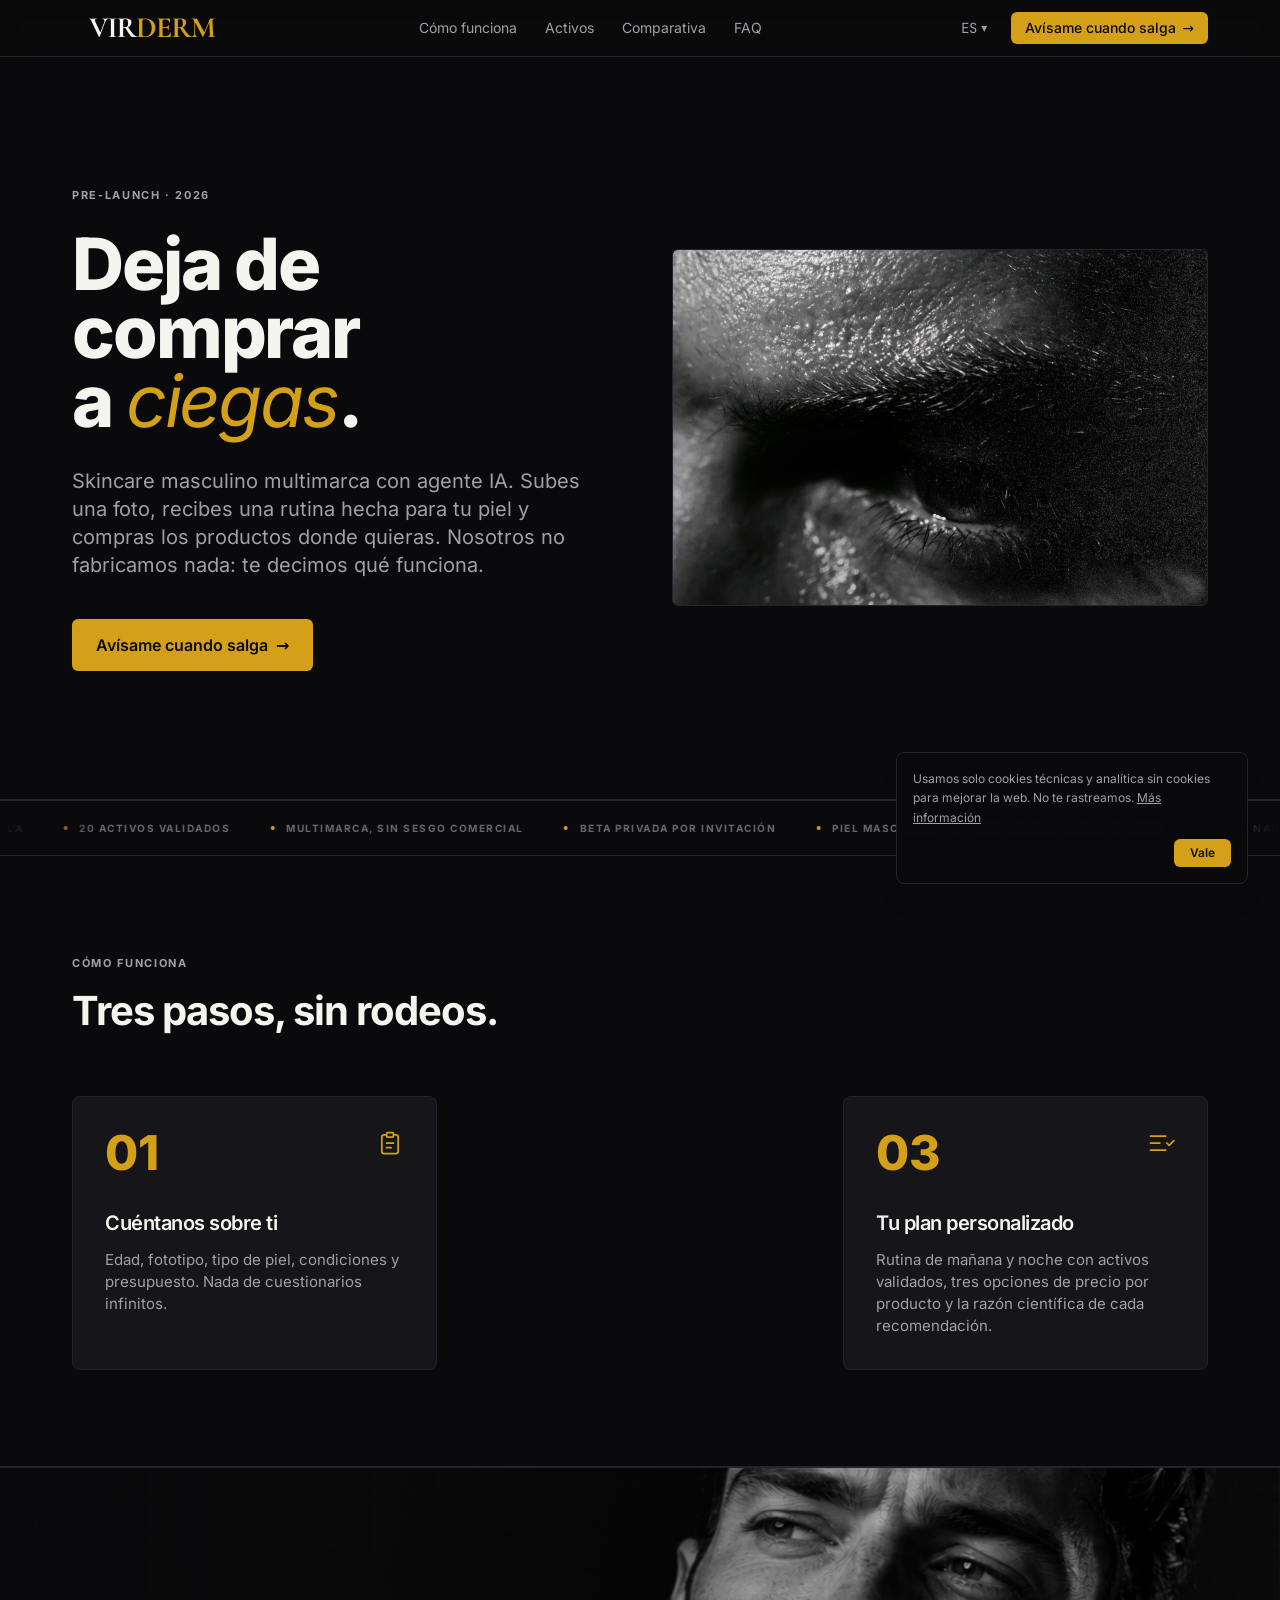
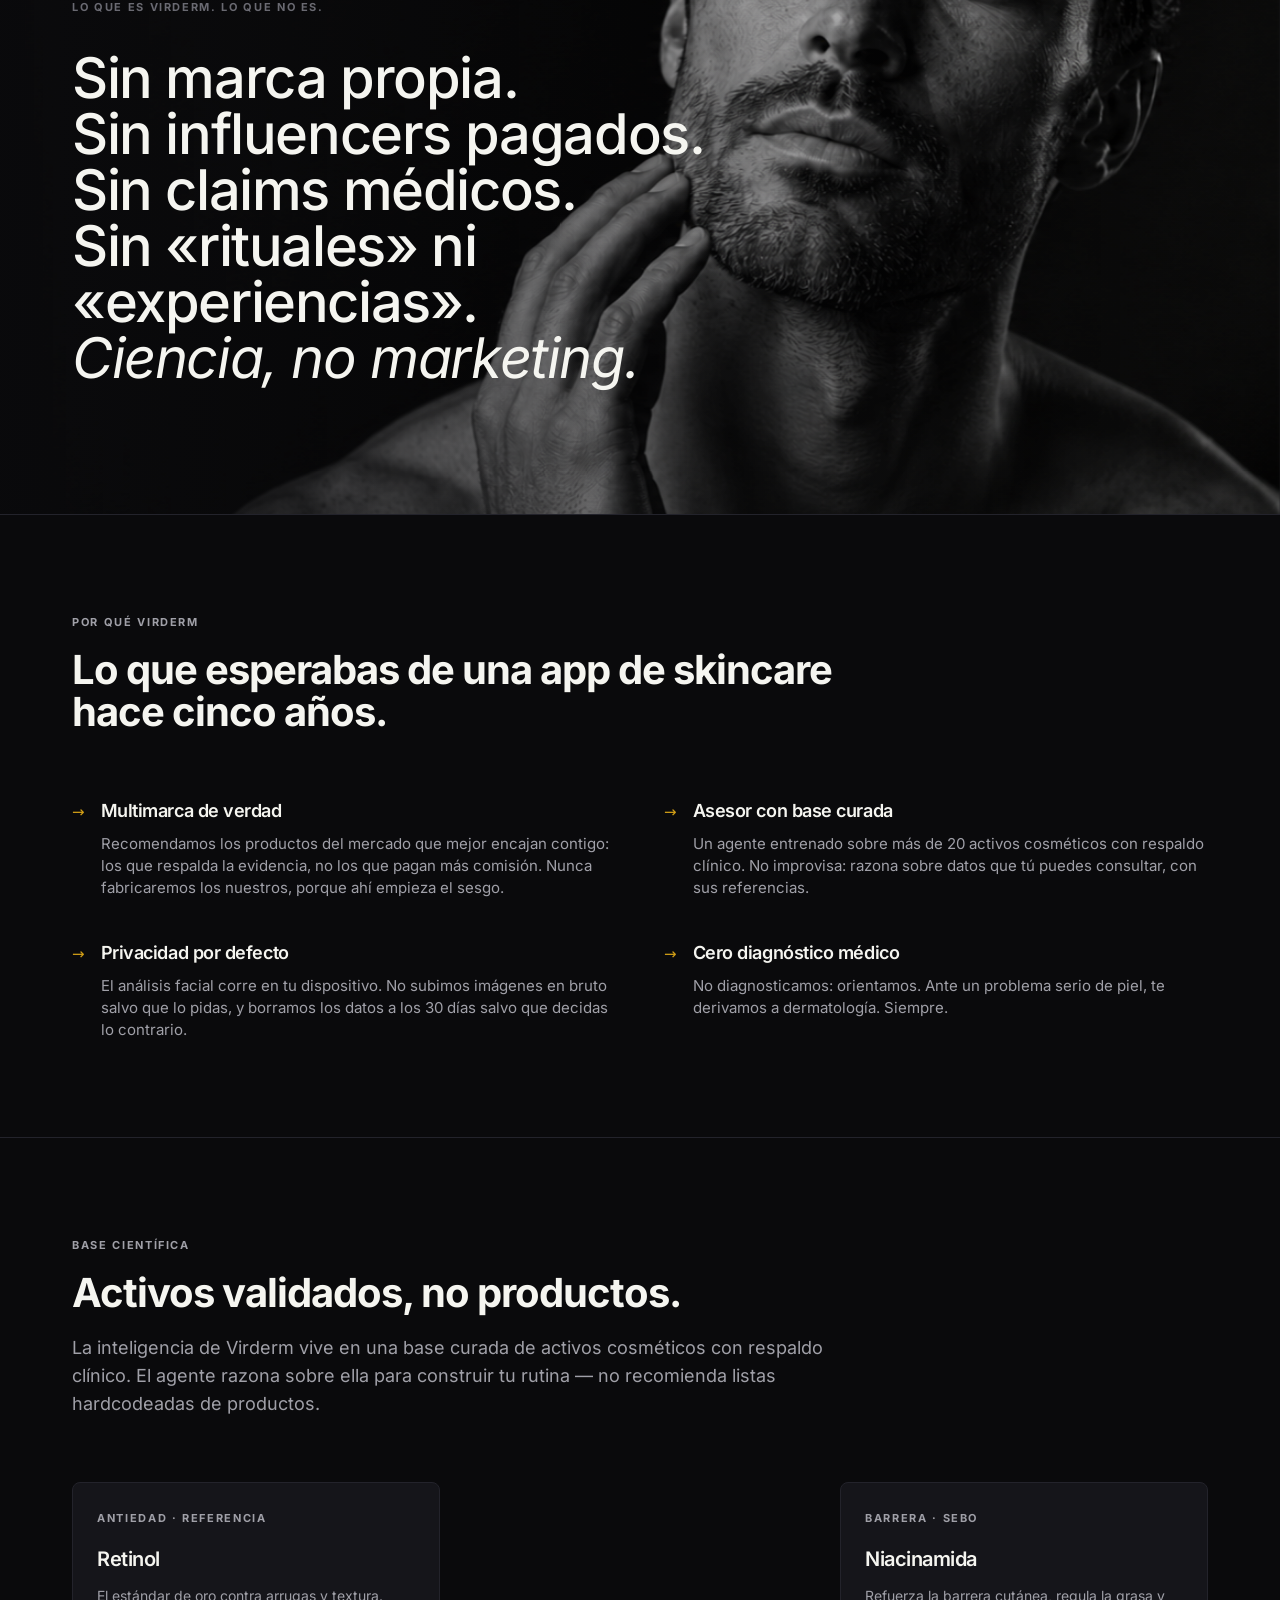
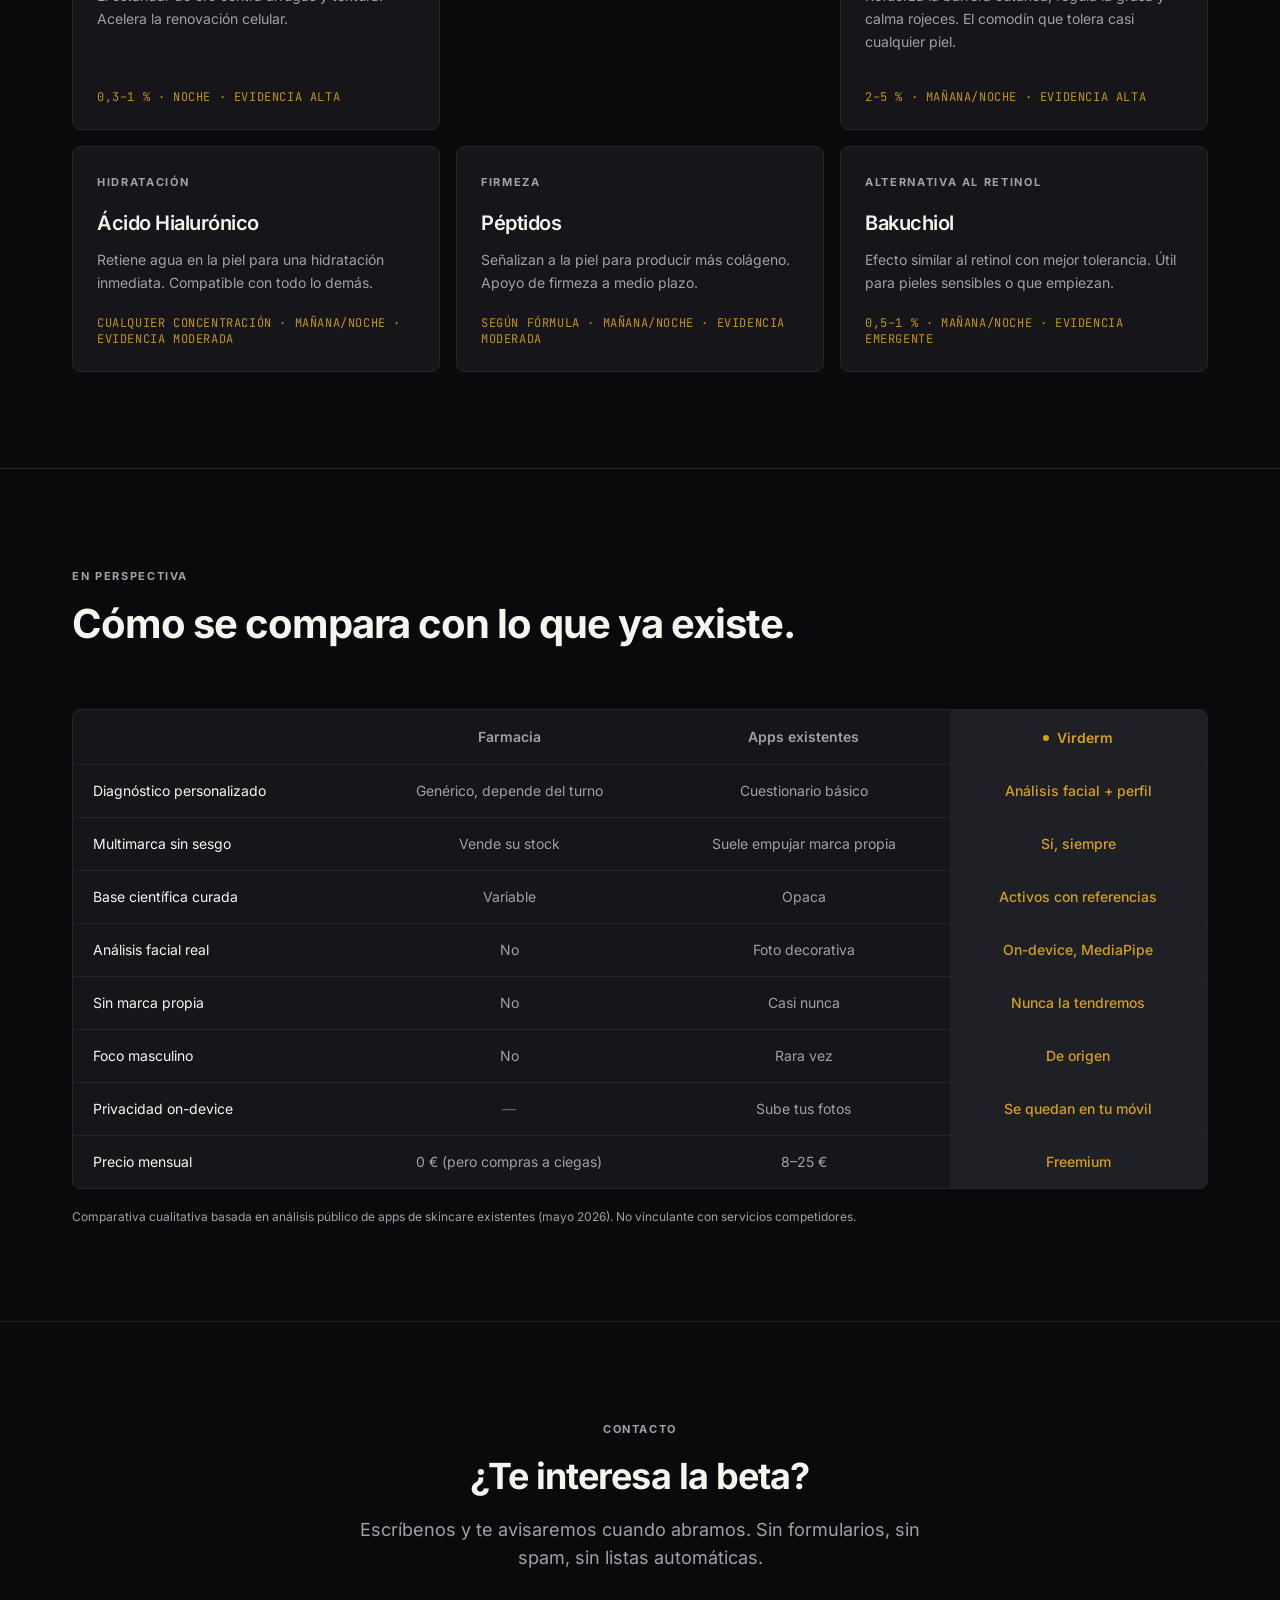
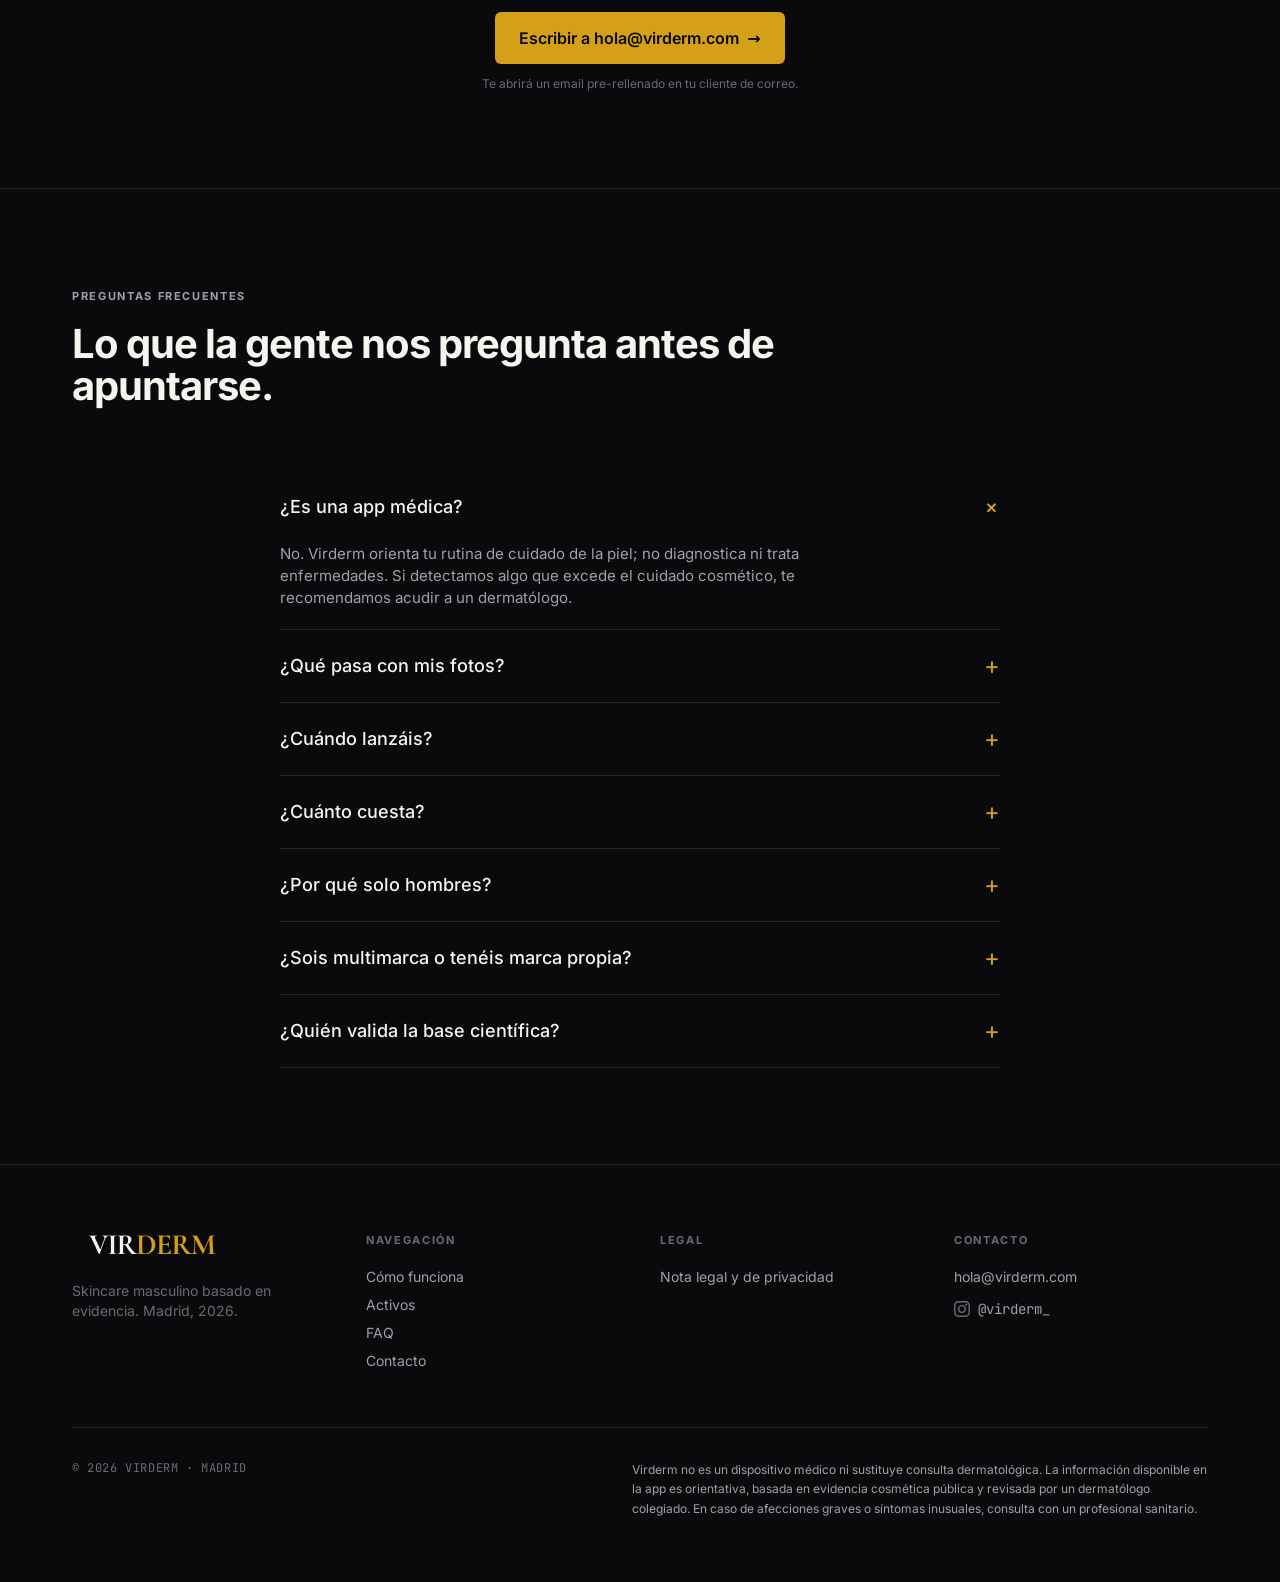
==== commit 7caedc9d: "feat(landing): aviso informativo de cookies (cookieless, no CMP) i18n es/en/fr/it" ====
--- a/index.html
+++ b/index.html
@@ -3,7 +3,7 @@
           opacity: 1 !important;
           transform: none !important;
         }
-      </style></noscript><link rel="stylesheet" href="/_astro/index.D05E_6_x.css">
+      </style></noscript><link rel="stylesheet" href="/_astro/index.DrhFKEgL.css">
 <style>details[data-astro-cid-ltpqzwiw]>summary[data-astro-cid-ltpqzwiw]::-webkit-details-marker{display:none}details[data-astro-cid-ltpqzwiw]>summary[data-astro-cid-ltpqzwiw]::marker{display:none}
 .manifesto-bg[data-astro-cid-5lwsku7t]{background-image:url(/manifiesto-bg.png);background-size:cover;background-position:center right;background-repeat:no-repeat;transform-origin:60% 50%;animation:manifesto-kenburns 42s ease-in-out infinite alternate}@keyframes manifesto-kenburns{0%{transform:scale(1.08) translate(0)}to{transform:scale(1.18) translate(-2%,-2%)}}@media(prefers-reduced-motion:reduce){.manifesto-bg[data-astro-cid-5lwsku7t]{animation:none;transform:scale(1.08)}}details[data-astro-cid-z6gx6xcw]>summary[data-astro-cid-z6gx6xcw]::-webkit-details-marker{display:none}details[data-astro-cid-z6gx6xcw]>summary[data-astro-cid-z6gx6xcw]{list-style:none}
 </style></head> <body>  <div id="scroll-progress" aria-hidden="true" class="fixed inset-x-0 top-0 z-50 h-[2px] bg-transparent pointer-events-none"> <div id="scroll-progress-bar" class="h-full bg-accent transition-[width] duration-75 ease-out" style="width: 0%;"></div> </div> <script type="module">const n=document.getElementById("scroll-progress-bar");if(n){const e=()=>{const t=document.documentElement,o=t.scrollTop,s=t.scrollHeight-t.clientHeight,c=s>0?o/s*100:0;n.style.width=`${c}%`};e(),window.addEventListener("scroll",e,{passive:!0}),window.addEventListener("resize",e,{passive:!0})}</script> <header class="fixed inset-x-0 top-0 z-40 backdrop-blur-md bg-bg-primary/70 border-b border-border-subtle"> <div class="container-page flex h-14 items-center justify-between"> <a href="/#top" class="flex items-center" aria-label="Virderm — inicio"> <svg xmlns="http://www.w3.org/2000/svg" viewBox="0 0 500 100" role="img" aria-label="Virderm" class="h-7 w-auto md:h-8" preserveAspectRatio="xMidYMid meet"> <text x="250" y="78" font-family="'Cormorant Garamond', 'GT Sectra', 'Bodoni 72', Didot, 'Bodoni MT', 'Times New Roman', serif" font-size="92" font-weight="700" letter-spacing="-3" text-anchor="middle" style="text-rendering: geometricPrecision;"> <tspan fill="#f5f5f0">VIR</tspan><tspan fill="#d4a017">DERM</tspan> </text> </svg> </a> <nav class="hidden md:flex items-center gap-7 text-sm text-text-secondary"> <a href="#como-funciona" class="hover:text-text-primary transition-colors"> Cómo funciona </a><a href="#activos" class="hover:text-text-primary transition-colors"> Activos </a><a href="#comparativa" class="hover:text-text-primary transition-colors"> Comparativa </a><a href="#faq" class="hover:text-text-primary transition-colors"> FAQ </a> </nav> <div class="flex items-center gap-2 md:gap-3"> <details class="relative" data-astro-cid-ltpqzwiw> <summary class="flex min-h-[40px] cursor-pointer items-center gap-1 list-none rounded-md px-3 py-2 text-sm text-text-secondary transition-colors hover:text-text-primary" aria-label="Idioma" data-astro-cid-ltpqzwiw> <span class="font-mono" data-astro-cid-ltpqzwiw>ES</span> <span aria-hidden="true" class="text-xs" data-astro-cid-ltpqzwiw>▾</span> </summary> <div class="absolute right-0 z-50 mt-2 min-w-[150px] overflow-hidden rounded-md border border-border-subtle bg-bg-secondary py-1 shadow-lg" data-astro-cid-ltpqzwiw> <a href="/" hreflang="es" class="block px-3 py-1.5 text-sm transition-colors hover:bg-bg-tertiary text-accent font-medium" data-astro-cid-ltpqzwiw> Español </a><a href="/en/" hreflang="en" class="block px-3 py-1.5 text-sm transition-colors hover:bg-bg-tertiary text-text-secondary hover:text-text-primary" data-astro-cid-ltpqzwiw> English </a><a href="/fr/" hreflang="fr" class="block px-3 py-1.5 text-sm transition-colors hover:bg-bg-tertiary text-text-secondary hover:text-text-primary" data-astro-cid-ltpqzwiw> Français </a><a href="/it/" hreflang="it" class="block px-3 py-1.5 text-sm transition-colors hover:bg-bg-tertiary text-text-secondary hover:text-text-primary" data-astro-cid-ltpqzwiw> Italiano </a> </div> </details>  <a href="mailto:hola@virderm.com?subject=Quiero%20saber%20m%C3%A1s%20de%20la%20beta%20de%20Virderm&#38;body=Hola%2C%0A%0AMe%20interesa%20probar%20Virderm%20cuando%20lanc%C3%A9is.%20%C2%BFMe%20podr%C3%ADais%20avisar%3F%0A%0A(Opcional%3A%20cu%C3%A9ntame%20brevemente%20por%20qu%C3%A9%20te%20interesa%20o%20qu%C3%A9%20necesitas%20resolver)%0A%0AGracias!" class="inline-flex items-center gap-1.5 whitespace-nowrap rounded-md bg-accent px-3 py-1.5 text-sm font-medium text-text-inverse transition-all duration-150 hover:bg-accent-hover hover:scale-[1.02] md:px-3.5"> <span class="md:hidden">Avísame</span> <span class="hidden md:inline">Avísame cuando salga</span> <span aria-hidden="true">→</span> </a> </div> </div> </header> <main class="min-h-screen bg-bg-primary text-text-primary"> <section id="top" class="relative isolate border-b border-border-subtle overflow-hidden pt-14"> <div class="container-page relative"> <div class="grid items-center gap-10 py-12 md:grid-cols-2 md:gap-12 md:py-24 lg:py-32 lg:gap-16"> <div class="order-1 md:order-2 relative"> <div class="relative overflow-hidden rounded-md border border-border-subtle"> <img src="/hero-face.jpg" alt="Primer plano editorial de piel masculina en blanco y negro" width="1600" height="1066" loading="eager" decoding="async" class="block h-auto w-full"> <div aria-hidden="true" class="pointer-events-none absolute inset-0 bg-gradient-to-tr from-bg-primary/40 via-transparent to-transparent"></div> </div> </div> <div class="order-2 md:order-1 max-w-xl"> <p class="eyebrow reveal" style="animation-delay: 0ms;">Pre-launch · 2026</p> <h1 class="reveal mt-6 text-[2.5rem] leading-[1] font-extrabold tracking-[-0.03em] sm:text-5xl md:text-[3.75rem] md:leading-[0.95] lg:text-[4.5rem]" style="animation-delay: 120ms;">Deja de comprar<br />a <span class="italic text-accent font-medium">ciegas</span>.</h1> <p class="reveal mt-6 text-base leading-relaxed text-text-secondary md:mt-8 md:text-lg lg:text-xl" style="animation-delay: 260ms;"> Skincare masculino multimarca con agente IA. Subes una foto, recibes una rutina hecha para tu piel y compras los productos donde quieras. Nosotros no fabricamos nada: te decimos qué funciona. </p> <div class="reveal mt-8 md:mt-10" style="animation-delay: 400ms;"> <a href="mailto:hola@virderm.com?subject=Quiero%20saber%20m%C3%A1s%20de%20la%20beta%20de%20Virderm&#38;body=Hola%2C%0A%0AMe%20interesa%20probar%20Virderm%20cuando%20lanc%C3%A9is.%20%C2%BFMe%20podr%C3%ADais%20avisar%3F%0A%0A(Opcional%3A%20cu%C3%A9ntame%20brevemente%20por%20qu%C3%A9%20te%20interesa%20o%20qu%C3%A9%20necesitas%20resolver)%0A%0AGracias!" class="btn-primary group text-base px-6 py-3.5"> Avísame cuando salga <span aria-hidden="true" class="transition-transform group-hover:translate-x-0.5">→</span> </a> </div> </div> </div> </div> </section> <section aria-label="Indicadores de confianza" class="border-y border-border-subtle bg-bg-primary"> <div class="marquee-mask overflow-hidden py-4"> <div id="trust-marquee" class="flex w-max items-center gap-10 whitespace-nowrap will-change-transform" aria-hidden="true">  <span data-key="0-0" class="micro flex shrink-0 items-center gap-3 text-text-tertiary"> <span class="h-1 w-1 rounded-full bg-accent"></span> Piel masculina: 25% más gruesa, doble de sebo </span><span data-key="0-1" class="micro flex shrink-0 items-center gap-3 text-text-tertiary"> <span class="h-1 w-1 rounded-full bg-accent"></span> Casi nada del mercado está hecho para ella </span><span data-key="0-2" class="micro flex shrink-0 items-center gap-3 text-text-tertiary"> <span class="h-1 w-1 rounded-full bg-accent"></span> 20 activos validados </span><span data-key="0-3" class="micro flex shrink-0 items-center gap-3 text-text-tertiary"> <span class="h-1 w-1 rounded-full bg-accent"></span> Multimarca, sin sesgo comercial </span><span data-key="0-4" class="micro flex shrink-0 items-center gap-3 text-text-tertiary"> <span class="h-1 w-1 rounded-full bg-accent"></span> Beta privada por invitación </span><span data-key="1-0" class="micro flex shrink-0 items-center gap-3 text-text-tertiary"> <span class="h-1 w-1 rounded-full bg-accent"></span> Piel masculina: 25% más gruesa, doble de sebo </span><span data-key="1-1" class="micro flex shrink-0 items-center gap-3 text-text-tertiary"> <span class="h-1 w-1 rounded-full bg-accent"></span> Casi nada del mercado está hecho para ella </span><span data-key="1-2" class="micro flex shrink-0 items-center gap-3 text-text-tertiary"> <span class="h-1 w-1 rounded-full bg-accent"></span> 20 activos validados </span><span data-key="1-3" class="micro flex shrink-0 items-center gap-3 text-text-tertiary"> <span class="h-1 w-1 rounded-full bg-accent"></span> Multimarca, sin sesgo comercial </span><span data-key="1-4" class="micro flex shrink-0 items-center gap-3 text-text-tertiary"> <span class="h-1 w-1 rounded-full bg-accent"></span> Beta privada por invitación </span><span data-key="2-0" class="micro flex shrink-0 items-center gap-3 text-text-tertiary"> <span class="h-1 w-1 rounded-full bg-accent"></span> Piel masculina: 25% más gruesa, doble de sebo </span><span data-key="2-1" class="micro flex shrink-0 items-center gap-3 text-text-tertiary"> <span class="h-1 w-1 rounded-full bg-accent"></span> Casi nada del mercado está hecho para ella </span><span data-key="2-2" class="micro flex shrink-0 items-center gap-3 text-text-tertiary"> <span class="h-1 w-1 rounded-full bg-accent"></span> 20 activos validados </span><span data-key="2-3" class="micro flex shrink-0 items-center gap-3 text-text-tertiary"> <span class="h-1 w-1 rounded-full bg-accent"></span> Multimarca, sin sesgo comercial </span><span data-key="2-4" class="micro flex shrink-0 items-center gap-3 text-text-tertiary"> <span class="h-1 w-1 rounded-full bg-accent"></span> Beta privada por invitación </span> </div> </div>  <ul class="sr-only"> <li>Piel masculina: 25% más gruesa, doble de sebo</li><li>Casi nada del mercado está hecho para ella</li><li>20 activos validados</li><li>Multimarca, sin sesgo comercial</li><li>Beta privada por invitación</li> </ul> </section> <script type="module">const s=document.getElementById("trust-marquee"),l=typeof matchMedia=="function"&&matchMedia("(prefers-reduced-motion: reduce)").matches;if(s&&!l){let e=0,n=0,i=typeof window<"u"?window.scrollY:0,t=0;const c=()=>{t=s.scrollWidth/3};c(),window.addEventListener("resize",c,{passive:!0}),typeof document<"u"&&document.fonts&&document.fonts.ready&&document.fonts.ready.then(c).catch(()=>{}),window.addEventListener("scroll",()=>{const o=window.scrollY,a=o-i;i=o,n+=a*.6},{passive:!0});const r=.5,d=()=>{const o=r+n*.05;e-=o,t>0&&(e<=-t&&(e+=t),e>0&&(e-=t)),s.style.transform=`translate3d(${e}px, 0, 0)`,n*=.92,requestAnimationFrame(d)};requestAnimationFrame(d)}</script> <section id="como-funciona" class="border-b border-border-subtle py-16 md:py-24"> <div class="container-page"> <header data-reveal class="max-w-3xl"> <p class="eyebrow">Cómo funciona</p> <h2 class="mt-4 text-3xl font-bold tracking-tight md:text-4xl lg:text-[2.5rem] lg:leading-[1.05]"> Tres pasos, sin rodeos. </h2> </header> <div class="mt-14 grid gap-6 md:mt-16 md:grid-cols-3 md:gap-5"> <article data-reveal data-reveal-index="0" class="group flex flex-col rounded-lg border border-border-subtle bg-bg-secondary p-8 transition-[border-color,transform] duration-200 hover:-translate-y-0.5 hover:border-accent/40"> <div class="flex items-start justify-between gap-4"> <span class="font-sans text-5xl font-extrabold leading-none text-accent">01</span> <span class="text-accent" aria-hidden="true"> <svg viewBox="0 0 24 24" width="28" height="28" fill="none" stroke="currentColor" stroke-width="1.5" stroke-linecap="round" stroke-linejoin="round"> <path d="M9 5H7a2 2 0 0 0-2 2v12a2 2 0 0 0 2 2h10a2 2 0 0 0 2-2V7a2 2 0 0 0-2-2h-2"></path> <rect x="9" y="3" width="6" height="4" rx="1"></rect> <path d="M9 12h6"></path> <path d="M9 16h4"></path> </svg>   </span> </div> <h3 class="mt-8 text-xl font-semibold tracking-tight">Cuéntanos sobre ti</h3> <p class="mt-3 text-text-secondary">Edad, fototipo, tipo de piel, condiciones y presupuesto. Nada de cuestionarios infinitos.</p> </article><article data-reveal data-reveal-index="1" class="group flex flex-col rounded-lg border border-border-subtle bg-bg-secondary p-8 transition-[border-color,transform] duration-200 hover:-translate-y-0.5 hover:border-accent/40"> <div class="flex items-start justify-between gap-4"> <span class="font-sans text-5xl font-extrabold leading-none text-accent">02</span> <span class="text-accent" aria-hidden="true">  <svg viewBox="0 0 24 24" width="28" height="28" fill="none" stroke="currentColor" stroke-width="1.5" stroke-linecap="round" stroke-linejoin="round"> <path d="M3 7V5a2 2 0 0 1 2-2h2"></path> <path d="M17 3h2a2 2 0 0 1 2 2v2"></path> <path d="M21 17v2a2 2 0 0 1-2 2h-2"></path> <path d="M7 21H5a2 2 0 0 1-2-2v-2"></path> <path d="M9 10h.01"></path> <path d="M15 10h.01"></path> <path d="M9 15c.85.63 1.885 1 3 1s2.15-.37 3-1"></path> </svg>  </span> </div> <h3 class="mt-8 text-xl font-semibold tracking-tight">Análisis facial en tu móvil</h3> <p class="mt-3 text-text-secondary">La detección ocurre en tu teléfono. La foto no sale de tu dispositivo a menos que tú lo autorices.</p> </article><article data-reveal data-reveal-index="2" class="group flex flex-col rounded-lg border border-border-subtle bg-bg-secondary p-8 transition-[border-color,transform] duration-200 hover:-translate-y-0.5 hover:border-accent/40"> <div class="flex items-start justify-between gap-4"> <span class="font-sans text-5xl font-extrabold leading-none text-accent">03</span> <span class="text-accent" aria-hidden="true">   <svg viewBox="0 0 24 24" width="28" height="28" fill="none" stroke="currentColor" stroke-width="1.5" stroke-linecap="round" stroke-linejoin="round"> <path d="M11 12H3"></path> <path d="M16 6H3"></path> <path d="M16 18H3"></path> <path d="m17 12 2 2 4-4"></path> </svg> </span> </div> <h3 class="mt-8 text-xl font-semibold tracking-tight">Tu plan personalizado</h3> <p class="mt-3 text-text-secondary">Rutina de mañana y noche con activos validados, tres opciones de precio por producto y la razón científica de cada recomendación.</p> </article> </div> </div> </section> <section aria-labelledby="manifiesto-title" class="relative isolate overflow-hidden border-y border-border-subtle bg-bg-tertiary" data-astro-cid-5lwsku7t>  <div id="manifesto-parallax" aria-hidden="true" class="absolute inset-x-0 -inset-y-[20%] -z-20 will-change-transform" data-astro-cid-5lwsku7t>  <div class="manifesto-bg absolute inset-0" data-astro-cid-5lwsku7t></div> </div>  <div aria-hidden="true" class="absolute inset-0 -z-10 bg-gradient-to-b from-bg-primary/85 via-bg-primary/55 to-bg-primary/35 md:bg-gradient-to-r md:from-bg-primary/95 md:via-bg-primary/40 md:to-transparent" data-astro-cid-5lwsku7t></div> <div class="container-page relative py-24 md:py-32" data-astro-cid-5lwsku7t> <div class="max-w-md md:max-w-xl lg:max-w-2xl" data-astro-cid-5lwsku7t> <p class="eyebrow text-text-tertiary" data-astro-cid-5lwsku7t>Lo que es Virderm. Lo que no es.</p> <h2 id="manifiesto-title" class="mt-8 text-3xl font-medium leading-[1.15] tracking-tight md:text-5xl lg:text-[3.5rem]" data-astro-cid-5lwsku7t> <span class="reveal block" style="animation-delay: 0ms;" data-astro-cid-5lwsku7t> <span class="text-text-primary" data-astro-cid-5lwsku7t>Sin marca propia.</span> </span><span class="reveal block" style="animation-delay: 140ms;" data-astro-cid-5lwsku7t> <span class="text-text-primary" data-astro-cid-5lwsku7t>Sin influencers pagados.</span> </span><span class="reveal block" style="animation-delay: 280ms;" data-astro-cid-5lwsku7t> <span class="text-text-primary" data-astro-cid-5lwsku7t>Sin claims médicos.</span> </span><span class="reveal block" style="animation-delay: 420ms;" data-astro-cid-5lwsku7t> <span class="text-text-primary" data-astro-cid-5lwsku7t>Sin «rituales» ni «experiencias».</span> </span><span class="reveal block" style="animation-delay: 560ms;" data-astro-cid-5lwsku7t> <span class="italic font-normal text-text-primary" data-astro-cid-5lwsku7t>Ciencia, no marketing.</span> </span> </h2> </div> </div> </section>  <script type="module">const n=document.getElementById("manifesto-parallax"),c=typeof matchMedia=="function"&&matchMedia("(prefers-reduced-motion: reduce)").matches;if(n&&!c){let e=!1;const o=()=>{e=!1;const r=n.getBoundingClientRect(),t=window.innerHeight||0;if(t===0)return;const i=(r.top+r.height/2-t/2)/t,a=-Math.max(-1.5,Math.min(1.5,i))*80;n.style.transform=`translate3d(0, ${a}px, 0)`},s=()=>{e||(e=!0,requestAnimationFrame(o))};window.addEventListener("scroll",s,{passive:!0}),window.addEventListener("resize",s,{passive:!0}),o()}</script> <section id="por-que" class="border-b border-border-subtle py-16 md:py-24"> <div class="container-page"> <header data-reveal class="max-w-3xl"> <p class="eyebrow">Por qué Virderm</p> <h2 class="mt-4 text-3xl font-bold tracking-tight md:text-4xl lg:text-[2.5rem] lg:leading-[1.05]"> Lo que esperabas de una app de skincare hace cinco años. </h2> </header> <div class="mt-14 grid gap-x-12 gap-y-10 md:mt-16 md:grid-cols-2"> <div class="flex gap-4"> <span aria-hidden="true" class="mt-1 text-accent">
@@ -28,4 +28,4 @@
 +
 </span> </summary> <div class="pb-5" data-astro-cid-z6gx6xcw> <p class="max-w-prose text-text-secondary" data-astro-cid-z6gx6xcw>Multimarca, y nunca tendremos marca propia. En el momento en que fabricáramos nuestros productos, nuestra recomendación dejaría de ser neutral. Ese es el límite que no cruzamos.</p> </div> </details> </li><li class="border-b border-border-subtle" data-astro-cid-z6gx6xcw> <details class="group" data-astro-cid-z6gx6xcw> <summary class="flex w-full items-center justify-between gap-6 py-5 cursor-pointer list-none text-text-primary transition-colors duration-150 hover:text-accent" data-astro-cid-z6gx6xcw> <span class="text-base font-medium md:text-lg" data-astro-cid-z6gx6xcw>¿Quién valida la base científica?</span> <span aria-hidden="true" class="text-2xl text-accent transition-transform duration-200 group-open:rotate-45" data-astro-cid-z6gx6xcw>
 +
-</span> </summary> <div class="pb-5" data-astro-cid-z6gx6xcw> <p class="max-w-prose text-text-secondary" data-astro-cid-z6gx6xcw>Cada activo se apoya en literatura clínica con sus referencias (DOIs) consultables en la app. La base está sometida a revisión dermatológica antes del lanzamiento.</p> </div> </details> </li> </ul> </div> </div> </section>  </main> <footer class="bg-bg-primary py-16"> <div class="container-page"> <div class="grid gap-10 md:grid-cols-4"> <div> <svg xmlns="http://www.w3.org/2000/svg" viewBox="0 0 500 100" role="img" aria-label="Virderm" class="h-8 w-auto" preserveAspectRatio="xMidYMid meet"> <text x="250" y="78" font-family="'Cormorant Garamond', 'GT Sectra', 'Bodoni 72', Didot, 'Bodoni MT', 'Times New Roman', serif" font-size="92" font-weight="700" letter-spacing="-3" text-anchor="middle" style="text-rendering: geometricPrecision;"> <tspan fill="#f5f5f0">VIR</tspan><tspan fill="#d4a017">DERM</tspan> </text> </svg> <p class="mt-5 max-w-xs text-sm text-text-tertiary">Skincare masculino basado en evidencia. Madrid, 2026.</p> </div> <div> <p class="eyebrow text-text-tertiary">Navegación</p> <ul class="mt-4 space-y-2 text-sm"> <li> <a href="#como-funciona" class="text-text-secondary transition-colors hover:text-text-primary"> Cómo funciona </a> </li><li> <a href="#activos" class="text-text-secondary transition-colors hover:text-text-primary"> Activos </a> </li><li> <a href="#faq" class="text-text-secondary transition-colors hover:text-text-primary"> FAQ </a> </li><li> <a href="#contacto" class="text-text-secondary transition-colors hover:text-text-primary"> Contacto </a> </li> </ul> </div> <div> <p class="eyebrow text-text-tertiary">Legal</p> <ul class="mt-4 space-y-2 text-sm"> <li> <a href="/nota-legal-y-privacidad" class="text-text-secondary transition-colors hover:text-text-primary"> Nota legal y de privacidad </a> </li> </ul> </div> <div> <p class="eyebrow text-text-tertiary">Contacto</p> <ul class="mt-4 space-y-3 text-sm"> <li> <a href="mailto:hola@virderm.com" class="inline-block text-text-secondary transition-colors hover:text-text-primary"> hola@virderm.com </a> </li> <li> <a href="https://www.instagram.com/virderm_/" target="_blank" rel="noopener noreferrer" aria-label="Síguenos en Instagram @virderm_" class="group inline-flex items-center gap-2 text-text-secondary transition-colors hover:text-text-primary"> <svg class="h-4 w-4 shrink-0 text-text-tertiary transition-colors group-hover:text-accent" viewBox="0 0 24 24" fill="currentColor" aria-hidden="true"> <path d="M12 2.163c3.204 0 3.584.012 4.849.07 3.252.148 4.771 1.691 4.919 4.919.058 1.265.069 1.645.069 4.849 0 3.205-.012 3.584-.069 4.849-.149 3.225-1.664 4.771-4.919 4.919-1.266.058-1.644.07-4.849.07-3.204 0-3.584-.012-4.849-.07-3.26-.149-4.771-1.699-4.919-4.92-.058-1.265-.07-1.644-.07-4.849 0-3.204.013-3.583.07-4.849.149-3.227 1.664-4.771 4.919-4.919 1.266-.057 1.645-.069 4.849-.069zm0-2.163c-3.259 0-3.667.014-4.947.072-4.358.2-6.78 2.618-6.98 6.98-.059 1.281-.073 1.689-.073 4.948 0 3.259.014 3.668.072 4.948.2 4.358 2.618 6.78 6.98 6.98 1.281.058 1.689.072 4.948.072 3.259 0 3.668-.014 4.948-.072 4.354-.2 6.782-2.618 6.979-6.98.059-1.28.073-1.689.073-4.948 0-3.259-.014-3.667-.072-4.947-.196-4.354-2.617-6.78-6.979-6.98-1.281-.059-1.69-.073-4.949-.073zm0 5.838c-3.403 0-6.162 2.759-6.162 6.162s2.759 6.163 6.162 6.163 6.162-2.759 6.162-6.163c0-3.403-2.759-6.162-6.162-6.162zm0 10.162c-2.209 0-4-1.79-4-4 0-2.209 1.791-4 4-4s4 1.791 4 4c0 2.21-1.791 4-4 4zm6.406-11.845c-.796 0-1.441.645-1.441 1.44s.645 1.44 1.441 1.44c.795 0 1.439-.645 1.439-1.44s-.644-1.44-1.439-1.44z"></path> </svg> <span class="font-mono">@virderm_</span> </a> </li> </ul> </div> </div> <div class="mt-14 flex flex-col gap-4 border-t border-border-subtle pt-8 md:flex-row md:items-start md:justify-between"> <p class="font-mono text-xs uppercase tracking-wider text-text-tertiary">© 2026 Virderm · Madrid</p> <p class="max-w-xl text-xs leading-relaxed text-text-secondary">Virderm no es un dispositivo médico ni sustituye consulta dermatológica. La información disponible en la app es orientativa, basada en evidencia cosmética pública y revisada por un dermatólogo colegiado. En caso de afecciones graves o síntomas inusuales, consulta con un profesional sanitario.</p> </div> </div> </footer>  <script type="module">const e=document.querySelectorAll("[data-reveal]"),n=typeof matchMedia=="function"&&matchMedia("(prefers-reduced-motion: reduce)").matches;if(e.length&&!n&&"IntersectionObserver"in window){const t=new IntersectionObserver(r=>{r.forEach(o=>{const a=o.target;if(o.isIntersecting){const s=Number(a.dataset.revealIndex??0);window.setTimeout(()=>{a.dataset.revealed="true"},s*120)}else a.dataset.revealed="false"})},{threshold:.15,rootMargin:"0px 0px -5% 0px"});e.forEach(r=>t.observe(r))}else e.length&&e.forEach(t=>t.dataset.revealed="true");</script> </body> </html>+</span> </summary> <div class="pb-5" data-astro-cid-z6gx6xcw> <p class="max-w-prose text-text-secondary" data-astro-cid-z6gx6xcw>Cada activo se apoya en literatura clínica con sus referencias (DOIs) consultables en la app. La base está sometida a revisión dermatológica antes del lanzamiento.</p> </div> </details> </li> </ul> </div> </div> </section>  </main> <footer class="bg-bg-primary py-16"> <div class="container-page"> <div class="grid gap-10 md:grid-cols-4"> <div> <svg xmlns="http://www.w3.org/2000/svg" viewBox="0 0 500 100" role="img" aria-label="Virderm" class="h-8 w-auto" preserveAspectRatio="xMidYMid meet"> <text x="250" y="78" font-family="'Cormorant Garamond', 'GT Sectra', 'Bodoni 72', Didot, 'Bodoni MT', 'Times New Roman', serif" font-size="92" font-weight="700" letter-spacing="-3" text-anchor="middle" style="text-rendering: geometricPrecision;"> <tspan fill="#f5f5f0">VIR</tspan><tspan fill="#d4a017">DERM</tspan> </text> </svg> <p class="mt-5 max-w-xs text-sm text-text-tertiary">Skincare masculino basado en evidencia. Madrid, 2026.</p> </div> <div> <p class="eyebrow text-text-tertiary">Navegación</p> <ul class="mt-4 space-y-2 text-sm"> <li> <a href="#como-funciona" class="text-text-secondary transition-colors hover:text-text-primary"> Cómo funciona </a> </li><li> <a href="#activos" class="text-text-secondary transition-colors hover:text-text-primary"> Activos </a> </li><li> <a href="#faq" class="text-text-secondary transition-colors hover:text-text-primary"> FAQ </a> </li><li> <a href="#contacto" class="text-text-secondary transition-colors hover:text-text-primary"> Contacto </a> </li> </ul> </div> <div> <p class="eyebrow text-text-tertiary">Legal</p> <ul class="mt-4 space-y-2 text-sm"> <li> <a href="/nota-legal-y-privacidad" class="text-text-secondary transition-colors hover:text-text-primary"> Nota legal y de privacidad </a> </li> </ul> </div> <div> <p class="eyebrow text-text-tertiary">Contacto</p> <ul class="mt-4 space-y-3 text-sm"> <li> <a href="mailto:hola@virderm.com" class="inline-block text-text-secondary transition-colors hover:text-text-primary"> hola@virderm.com </a> </li> <li> <a href="https://www.instagram.com/virderm_/" target="_blank" rel="noopener noreferrer" aria-label="Síguenos en Instagram @virderm_" class="group inline-flex items-center gap-2 text-text-secondary transition-colors hover:text-text-primary"> <svg class="h-4 w-4 shrink-0 text-text-tertiary transition-colors group-hover:text-accent" viewBox="0 0 24 24" fill="currentColor" aria-hidden="true"> <path d="M12 2.163c3.204 0 3.584.012 4.849.07 3.252.148 4.771 1.691 4.919 4.919.058 1.265.069 1.645.069 4.849 0 3.205-.012 3.584-.069 4.849-.149 3.225-1.664 4.771-4.919 4.919-1.266.058-1.644.07-4.849.07-3.204 0-3.584-.012-4.849-.07-3.26-.149-4.771-1.699-4.919-4.92-.058-1.265-.07-1.644-.07-4.849 0-3.204.013-3.583.07-4.849.149-3.227 1.664-4.771 4.919-4.919 1.266-.057 1.645-.069 4.849-.069zm0-2.163c-3.259 0-3.667.014-4.947.072-4.358.2-6.78 2.618-6.98 6.98-.059 1.281-.073 1.689-.073 4.948 0 3.259.014 3.668.072 4.948.2 4.358 2.618 6.78 6.98 6.98 1.281.058 1.689.072 4.948.072 3.259 0 3.668-.014 4.948-.072 4.354-.2 6.782-2.618 6.979-6.98.059-1.28.073-1.689.073-4.948 0-3.259-.014-3.667-.072-4.947-.196-4.354-2.617-6.78-6.979-6.98-1.281-.059-1.69-.073-4.949-.073zm0 5.838c-3.403 0-6.162 2.759-6.162 6.162s2.759 6.163 6.162 6.163 6.162-2.759 6.162-6.163c0-3.403-2.759-6.162-6.162-6.162zm0 10.162c-2.209 0-4-1.79-4-4 0-2.209 1.791-4 4-4s4 1.791 4 4c0 2.21-1.791 4-4 4zm6.406-11.845c-.796 0-1.441.645-1.441 1.44s.645 1.44 1.441 1.44c.795 0 1.439-.645 1.439-1.44s-.644-1.44-1.439-1.44z"></path> </svg> <span class="font-mono">@virderm_</span> </a> </li> </ul> </div> </div> <div class="mt-14 flex flex-col gap-4 border-t border-border-subtle pt-8 md:flex-row md:items-start md:justify-between"> <p class="font-mono text-xs uppercase tracking-wider text-text-tertiary">© 2026 Virderm · Madrid</p> <p class="max-w-xl text-xs leading-relaxed text-text-secondary">Virderm no es un dispositivo médico ni sustituye consulta dermatológica. La información disponible en la app es orientativa, basada en evidencia cosmética pública y revisada por un dermatólogo colegiado. En caso de afecciones graves o síntomas inusuales, consulta con un profesional sanitario.</p> </div> </div> </footer>  <div data-cookie-notice hidden class="fixed inset-x-0 bottom-0 z-50 px-4 pb-4 sm:inset-x-auto sm:right-4 sm:max-w-sm"> <div role="region" aria-label="Aviso de cookies" class="rounded-lg border border-border-subtle bg-bg-primary/95 p-4 shadow-xl backdrop-blur-sm"> <p class="text-xs leading-relaxed text-text-secondary"> Usamos solo cookies técnicas y analítica sin cookies para mejorar la web. No te rastreamos.  <a href="/nota-legal-y-privacidad" class="underline transition-colors hover:text-text-primary">Más información</a> </p> <div class="mt-3 flex justify-end"> <button type="button" data-cookie-accept class="rounded-md bg-accent px-4 py-1.5 text-xs font-semibold text-text-inverse transition-colors hover:bg-accent-hover focus-visible:outline-none focus-visible:ring-2 focus-visible:ring-accent focus-visible:ring-offset-2 focus-visible:ring-offset-bg-primary"> Vale </button> </div> </div> </div> <script type="module">const c="virderm_cookie_notice_v1",e=document.querySelector("[data-cookie-notice]");if(e){let t=!1;try{t=localStorage.getItem(c)==="1"}catch{}t||(e.hidden=!1,e.querySelector("[data-cookie-accept]")?.addEventListener("click",()=>{e.hidden=!0;try{localStorage.setItem(c,"1")}catch{}}))}</script> <script type="module">const e=document.querySelectorAll("[data-reveal]"),n=typeof matchMedia=="function"&&matchMedia("(prefers-reduced-motion: reduce)").matches;if(e.length&&!n&&"IntersectionObserver"in window){const t=new IntersectionObserver(r=>{r.forEach(o=>{const a=o.target;if(o.isIntersecting){const s=Number(a.dataset.revealIndex??0);window.setTimeout(()=>{a.dataset.revealed="true"},s*120)}else a.dataset.revealed="false"})},{threshold:.15,rootMargin:"0px 0px -5% 0px"});e.forEach(r=>t.observe(r))}else e.length&&e.forEach(t=>t.dataset.revealed="true");</script> </body> </html>
--- a/_astro/index.DrhFKEgL.css
+++ b/_astro/index.DrhFKEgL.css
@@ -0,0 +1 @@
+@font-face{font-family:Inter;font-style:normal;font-display:swap;font-weight:400;src:url(/_astro/inter-cyrillic-ext-400-normal.BQZuk6qB.woff2) format("woff2"),url(/_astro/inter-cyrillic-ext-400-normal.DQukG94-.woff) format("woff");unicode-range:U+0460-052F,U+1C80-1C8A,U+20B4,U+2DE0-2DFF,U+A640-A69F,U+FE2E-FE2F}@font-face{font-family:Inter;font-style:normal;font-display:swap;font-weight:400;src:url(/_astro/inter-cyrillic-400-normal.obahsSVq.woff2) format("woff2"),url(/_astro/inter-cyrillic-400-normal.HOLc17fK.woff) format("woff");unicode-range:U+0301,U+0400-045F,U+0490-0491,U+04B0-04B1,U+2116}@font-face{font-family:Inter;font-style:normal;font-display:swap;font-weight:400;src:url(/_astro/inter-greek-ext-400-normal.DGGRlc-M.woff2) format("woff2"),url(/_astro/inter-greek-ext-400-normal.KugGGMne.woff) format("woff");unicode-range:U+1F00-1FFF}@font-face{font-family:Inter;font-style:normal;font-display:swap;font-weight:400;src:url(/_astro/inter-greek-400-normal.B4URO6DV.woff2) format("woff2"),url(/_astro/inter-greek-400-normal.q2sYcFCs.woff) format("woff");unicode-range:U+0370-0377,U+037A-037F,U+0384-038A,U+038C,U+038E-03A1,U+03A3-03FF}@font-face{font-family:Inter;font-style:normal;font-display:swap;font-weight:400;src:url(/_astro/inter-vietnamese-400-normal.DMkecbls.woff2) format("woff2"),url(/_astro/inter-vietnamese-400-normal.Bbgyi5SW.woff) format("woff");unicode-range:U+0102-0103,U+0110-0111,U+0128-0129,U+0168-0169,U+01A0-01A1,U+01AF-01B0,U+0300-0301,U+0303-0304,U+0308-0309,U+0323,U+0329,U+1EA0-1EF9,U+20AB}@font-face{font-family:Inter;font-style:normal;font-display:swap;font-weight:400;src:url(/_astro/inter-latin-ext-400-normal.C1nco2VV.woff2) format("woff2"),url(/_astro/inter-latin-ext-400-normal.77YHD8bZ.woff) format("woff");unicode-range:U+0100-02BA,U+02BD-02C5,U+02C7-02CC,U+02CE-02D7,U+02DD-02FF,U+0304,U+0308,U+0329,U+1D00-1DBF,U+1E00-1E9F,U+1EF2-1EFF,U+2020,U+20A0-20AB,U+20AD-20C0,U+2113,U+2C60-2C7F,U+A720-A7FF}@font-face{font-family:Inter;font-style:normal;font-display:swap;font-weight:400;src:url(/_astro/inter-latin-400-normal.C38fXH4l.woff2) format("woff2"),url(/_astro/inter-latin-400-normal.CyCys3Eg.woff) format("woff");unicode-range:U+0000-00FF,U+0131,U+0152-0153,U+02BB-02BC,U+02C6,U+02DA,U+02DC,U+0304,U+0308,U+0329,U+2000-206F,U+20AC,U+2122,U+2191,U+2193,U+2212,U+2215,U+FEFF,U+FFFD}@font-face{font-family:Inter;font-style:normal;font-display:swap;font-weight:500;src:url(/_astro/inter-cyrillic-ext-500-normal.B0yAr1jD.woff2) format("woff2"),url(/_astro/inter-cyrillic-ext-500-normal.BmqWE9Dz.woff) format("woff");unicode-range:U+0460-052F,U+1C80-1C8A,U+20B4,U+2DE0-2DFF,U+A640-A69F,U+FE2E-FE2F}@font-face{font-family:Inter;font-style:normal;font-display:swap;font-weight:500;src:url(/_astro/inter-cyrillic-500-normal.BasfLYem.woff2) format("woff2"),url(/_astro/inter-cyrillic-500-normal.CxZf_p3X.woff) format("woff");unicode-range:U+0301,U+0400-045F,U+0490-0491,U+04B0-04B1,U+2116}@font-face{font-family:Inter;font-style:normal;font-display:swap;font-weight:500;src:url(/_astro/inter-greek-ext-500-normal.C4iEst2y.woff2) format("woff2"),url(/_astro/inter-greek-ext-500-normal.2j5mBUwD.woff) format("woff");unicode-range:U+1F00-1FFF}@font-face{font-family:Inter;font-style:normal;font-display:swap;font-weight:500;src:url(/_astro/inter-greek-500-normal.BIZE56-Y.woff2) format("woff2"),url(/_astro/inter-greek-500-normal.Xzm54t5V.woff) format("woff");unicode-range:U+0370-0377,U+037A-037F,U+0384-038A,U+038C,U+038E-03A1,U+03A3-03FF}@font-face{font-family:Inter;font-style:normal;font-display:swap;font-weight:500;src:url(/_astro/inter-vietnamese-500-normal.DOriooB6.woff2) format("woff2"),url(/_astro/inter-vietnamese-500-normal.mJboJaSs.woff) format("woff");unicode-range:U+0102-0103,U+0110-0111,U+0128-0129,U+0168-0169,U+01A0-01A1,U+01AF-01B0,U+0300-0301,U+0303-0304,U+0308-0309,U+0323,U+0329,U+1EA0-1EF9,U+20AB}@font-face{font-family:Inter;font-style:normal;font-display:swap;font-weight:500;src:url(/_astro/inter-latin-ext-500-normal.CV4jyFjo.woff2) format("woff2"),url(/_astro/inter-latin-ext-500-normal.BxGbmqWO.woff) format("woff");unicode-range:U+0100-02BA,U+02BD-02C5,U+02C7-02CC,U+02CE-02D7,U+02DD-02FF,U+0304,U+0308,U+0329,U+1D00-1DBF,U+1E00-1E9F,U+1EF2-1EFF,U+2020,U+20A0-20AB,U+20AD-20C0,U+2113,U+2C60-2C7F,U+A720-A7FF}@font-face{font-family:Inter;font-style:normal;font-display:swap;font-weight:500;src:url(/_astro/inter-latin-500-normal.Cerq10X2.woff2) format("woff2"),url(/_astro/inter-latin-500-normal.BL9OpVg8.woff) format("woff");unicode-range:U+0000-00FF,U+0131,U+0152-0153,U+02BB-02BC,U+02C6,U+02DA,U+02DC,U+0304,U+0308,U+0329,U+2000-206F,U+20AC,U+2122,U+2191,U+2193,U+2212,U+2215,U+FEFF,U+FFFD}@font-face{font-family:Inter;font-style:normal;font-display:swap;font-weight:600;src:url(/_astro/inter-cyrillic-ext-600-normal.Dfes3d0z.woff2) format("woff2"),url(/_astro/inter-cyrillic-ext-600-normal.Bcila6Z-.woff) format("woff");unicode-range:U+0460-052F,U+1C80-1C8A,U+20B4,U+2DE0-2DFF,U+A640-A69F,U+FE2E-FE2F}@font-face{font-family:Inter;font-style:normal;font-display:swap;font-weight:600;src:url(/_astro/inter-cyrillic-600-normal.CWCymEST.woff2) format("woff2"),url(/_astro/inter-cyrillic-600-normal.4D_pXhcN.woff) format("woff");unicode-range:U+0301,U+0400-045F,U+0490-0491,U+04B0-04B1,U+2116}@font-face{font-family:Inter;font-style:normal;font-display:swap;font-weight:600;src:url(/_astro/inter-greek-ext-600-normal.DRtmH8MT.woff2) format("woff2"),url(/_astro/inter-greek-ext-600-normal.B8X0CLgF.woff) format("woff");unicode-range:U+1F00-1FFF}@font-face{font-family:Inter;font-style:normal;font-display:swap;font-weight:600;src:url(/_astro/inter-greek-600-normal.plRanbMR.woff2) format("woff2"),url(/_astro/inter-greek-600-normal.BZpKdvQh.woff) format("woff");unicode-range:U+0370-0377,U+037A-037F,U+0384-038A,U+038C,U+038E-03A1,U+03A3-03FF}@font-face{font-family:Inter;font-style:normal;font-display:swap;font-weight:600;src:url(/_astro/inter-vietnamese-600-normal.Cc8MFFhd.woff2) format("woff2"),url(/_astro/inter-vietnamese-600-normal.BuLX-rYi.woff) format("woff");unicode-range:U+0102-0103,U+0110-0111,U+0128-0129,U+0168-0169,U+01A0-01A1,U+01AF-01B0,U+0300-0301,U+0303-0304,U+0308-0309,U+0323,U+0329,U+1EA0-1EF9,U+20AB}@font-face{font-family:Inter;font-style:normal;font-display:swap;font-weight:600;src:url(/_astro/inter-latin-ext-600-normal.D2bJ5OIk.woff2) format("woff2"),url(/_astro/inter-latin-ext-600-normal.CIVaiw4L.woff) format("woff");unicode-range:U+0100-02BA,U+02BD-02C5,U+02C7-02CC,U+02CE-02D7,U+02DD-02FF,U+0304,U+0308,U+0329,U+1D00-1DBF,U+1E00-1E9F,U+1EF2-1EFF,U+2020,U+20A0-20AB,U+20AD-20C0,U+2113,U+2C60-2C7F,U+A720-A7FF}@font-face{font-family:Inter;font-style:normal;font-display:swap;font-weight:600;src:url(/_astro/inter-latin-600-normal.LgqL8muc.woff2) format("woff2"),url(/_astro/inter-latin-600-normal.CiBQ2DWP.woff) format("woff");unicode-range:U+0000-00FF,U+0131,U+0152-0153,U+02BB-02BC,U+02C6,U+02DA,U+02DC,U+0304,U+0308,U+0329,U+2000-206F,U+20AC,U+2122,U+2191,U+2193,U+2212,U+2215,U+FEFF,U+FFFD}@font-face{font-family:Inter;font-style:normal;font-display:swap;font-weight:700;src:url(/_astro/inter-cyrillic-ext-700-normal.BjwYoWNd.woff2) format("woff2"),url(/_astro/inter-cyrillic-ext-700-normal.LO58E6JB.woff) format("woff");unicode-range:U+0460-052F,U+1C80-1C8A,U+20B4,U+2DE0-2DFF,U+A640-A69F,U+FE2E-FE2F}@font-face{font-family:Inter;font-style:normal;font-display:swap;font-weight:700;src:url(/_astro/inter-cyrillic-700-normal.CjBOestx.woff2) format("woff2"),url(/_astro/inter-cyrillic-700-normal.DrXBdSj3.woff) format("woff");unicode-range:U+0301,U+0400-045F,U+0490-0491,U+04B0-04B1,U+2116}@font-face{font-family:Inter;font-style:normal;font-display:swap;font-weight:700;src:url(/_astro/inter-greek-ext-700-normal.qfdV9bQt.woff2) format("woff2"),url(/_astro/inter-greek-ext-700-normal.BoQ6DsYi.woff) format("woff");unicode-range:U+1F00-1FFF}@font-face{font-family:Inter;font-style:normal;font-display:swap;font-weight:700;src:url(/_astro/inter-greek-700-normal.C3JjAnD8.woff2) format("woff2"),url(/_astro/inter-greek-700-normal.BUv2fZ6O.woff) format("woff");unicode-range:U+0370-0377,U+037A-037F,U+0384-038A,U+038C,U+038E-03A1,U+03A3-03FF}@font-face{font-family:Inter;font-style:normal;font-display:swap;font-weight:700;src:url(/_astro/inter-vietnamese-700-normal.DlLaEgI2.woff2) format("woff2"),url(/_astro/inter-vietnamese-700-normal.BZaoP0fm.woff) format("woff");unicode-range:U+0102-0103,U+0110-0111,U+0128-0129,U+0168-0169,U+01A0-01A1,U+01AF-01B0,U+0300-0301,U+0303-0304,U+0308-0309,U+0323,U+0329,U+1EA0-1EF9,U+20AB}@font-face{font-family:Inter;font-style:normal;font-display:swap;font-weight:700;src:url(/_astro/inter-latin-ext-700-normal.Ca8adRJv.woff2) format("woff2"),url(/_astro/inter-latin-ext-700-normal.TidjK2hL.woff) format("woff");unicode-range:U+0100-02BA,U+02BD-02C5,U+02C7-02CC,U+02CE-02D7,U+02DD-02FF,U+0304,U+0308,U+0329,U+1D00-1DBF,U+1E00-1E9F,U+1EF2-1EFF,U+2020,U+20A0-20AB,U+20AD-20C0,U+2113,U+2C60-2C7F,U+A720-A7FF}@font-face{font-family:Inter;font-style:normal;font-display:swap;font-weight:700;src:url(/_astro/inter-latin-700-normal.Yt3aPRUw.woff2) format("woff2"),url(/_astro/inter-latin-700-normal.BLAVimhd.woff) format("woff");unicode-range:U+0000-00FF,U+0131,U+0152-0153,U+02BB-02BC,U+02C6,U+02DA,U+02DC,U+0304,U+0308,U+0329,U+2000-206F,U+20AC,U+2122,U+2191,U+2193,U+2212,U+2215,U+FEFF,U+FFFD}@font-face{font-family:Inter;font-style:normal;font-display:swap;font-weight:800;src:url(/_astro/inter-cyrillic-ext-800-normal.BZOjs1Xv.woff2) format("woff2"),url(/_astro/inter-cyrillic-ext-800-normal.Ca-gJeZY.woff) format("woff");unicode-range:U+0460-052F,U+1C80-1C8A,U+20B4,U+2DE0-2DFF,U+A640-A69F,U+FE2E-FE2F}@font-face{font-family:Inter;font-style:normal;font-display:swap;font-weight:800;src:url(/_astro/inter-cyrillic-800-normal.C7MGvYyJ.woff2) format("woff2"),url(/_astro/inter-cyrillic-800-normal.CCHyn08d.woff) format("woff");unicode-range:U+0301,U+0400-045F,U+0490-0491,U+04B0-04B1,U+2116}@font-face{font-family:Inter;font-style:normal;font-display:swap;font-weight:800;src:url(/_astro/inter-greek-ext-800-normal.B--PVpEC.woff2) format("woff2"),url(/_astro/inter-greek-ext-800-normal.DUe57HfS.woff) format("woff");unicode-range:U+1F00-1FFF}@font-face{font-family:Inter;font-style:normal;font-display:swap;font-weight:800;src:url(/_astro/inter-greek-800-normal.CLIouy3y.woff2) format("woff2"),url(/_astro/inter-greek-800-normal.BU00tryP.woff) format("woff");unicode-range:U+0370-0377,U+037A-037F,U+0384-038A,U+038C,U+038E-03A1,U+03A3-03FF}@font-face{font-family:Inter;font-style:normal;font-display:swap;font-weight:800;src:url(/_astro/inter-vietnamese-800-normal.Cm7tD1pz.woff2) format("woff2"),url(/_astro/inter-vietnamese-800-normal.DDlpr_Ee.woff) format("woff");unicode-range:U+0102-0103,U+0110-0111,U+0128-0129,U+0168-0169,U+01A0-01A1,U+01AF-01B0,U+0300-0301,U+0303-0304,U+0308-0309,U+0323,U+0329,U+1EA0-1EF9,U+20AB}@font-face{font-family:Inter;font-style:normal;font-display:swap;font-weight:800;src:url(/_astro/inter-latin-ext-800-normal.DZJjya6U.woff2) format("woff2"),url(/_astro/inter-latin-ext-800-normal.BOMpwxm3.woff) format("woff");unicode-range:U+0100-02BA,U+02BD-02C5,U+02C7-02CC,U+02CE-02D7,U+02DD-02FF,U+0304,U+0308,U+0329,U+1D00-1DBF,U+1E00-1E9F,U+1EF2-1EFF,U+2020,U+20A0-20AB,U+20AD-20C0,U+2113,U+2C60-2C7F,U+A720-A7FF}@font-face{font-family:Inter;font-style:normal;font-display:swap;font-weight:800;src:url(/_astro/inter-latin-800-normal.BYj_oED-.woff2) format("woff2"),url(/_astro/inter-latin-800-normal.D1mf63XC.woff) format("woff");unicode-range:U+0000-00FF,U+0131,U+0152-0153,U+02BB-02BC,U+02C6,U+02DA,U+02DC,U+0304,U+0308,U+0329,U+2000-206F,U+20AC,U+2122,U+2191,U+2193,U+2212,U+2215,U+FEFF,U+FFFD}@font-face{font-family:Inter;font-style:italic;font-display:swap;font-weight:400;src:url(/_astro/inter-cyrillic-ext-400-italic.CsfrDhJx.woff2) format("woff2"),url(/_astro/inter-cyrillic-ext-400-italic.xTUDxVF8.woff) format("woff");unicode-range:U+0460-052F,U+1C80-1C8A,U+20B4,U+2DE0-2DFF,U+A640-A69F,U+FE2E-FE2F}@font-face{font-family:Inter;font-style:italic;font-display:swap;font-weight:400;src:url(/_astro/inter-cyrillic-400-italic.CIUtULAL.woff2) format("woff2"),url(/_astro/inter-cyrillic-400-italic.DsJ3McxZ.woff) format("woff");unicode-range:U+0301,U+0400-045F,U+0490-0491,U+04B0-04B1,U+2116}@font-face{font-family:Inter;font-style:italic;font-display:swap;font-weight:400;src:url(/_astro/inter-greek-ext-400-italic.DgljI1UR.woff2) format("woff2"),url(/_astro/inter-greek-ext-400-italic.ByZcx49q.woff) format("woff");unicode-range:U+1F00-1FFF}@font-face{font-family:Inter;font-style:italic;font-display:swap;font-weight:400;src:url(/_astro/inter-greek-400-italic.SVIaMW7s.woff2) format("woff2"),url(/_astro/inter-greek-400-italic.C1OpWafJ.woff) format("woff");unicode-range:U+0370-0377,U+037A-037F,U+0384-038A,U+038C,U+038E-03A1,U+03A3-03FF}@font-face{font-family:Inter;font-style:italic;font-display:swap;font-weight:400;src:url(/_astro/inter-vietnamese-400-italic.Ceaj4WUo.woff2) format("woff2"),url(/_astro/inter-vietnamese-400-italic.E-DnQMHp.woff) format("woff");unicode-range:U+0102-0103,U+0110-0111,U+0128-0129,U+0168-0169,U+01A0-01A1,U+01AF-01B0,U+0300-0301,U+0303-0304,U+0308-0309,U+0323,U+0329,U+1EA0-1EF9,U+20AB}@font-face{font-family:Inter;font-style:italic;font-display:swap;font-weight:400;src:url(/_astro/inter-latin-ext-400-italic.CGFCRmTM.woff2) format("woff2"),url(/_astro/inter-latin-ext-400-italic.DpQ6ZOoA.woff) format("woff");unicode-range:U+0100-02BA,U+02BD-02C5,U+02C7-02CC,U+02CE-02D7,U+02DD-02FF,U+0304,U+0308,U+0329,U+1D00-1DBF,U+1E00-1E9F,U+1EF2-1EFF,U+2020,U+20A0-20AB,U+20AD-20C0,U+2113,U+2C60-2C7F,U+A720-A7FF}@font-face{font-family:Inter;font-style:italic;font-display:swap;font-weight:400;src:url(/_astro/inter-latin-400-italic.D1l0FflY.woff2) format("woff2"),url(/_astro/inter-latin-400-italic.BmFrN47l.woff) format("woff");unicode-range:U+0000-00FF,U+0131,U+0152-0153,U+02BB-02BC,U+02C6,U+02DA,U+02DC,U+0304,U+0308,U+0329,U+2000-206F,U+20AC,U+2122,U+2191,U+2193,U+2212,U+2215,U+FEFF,U+FFFD}@font-face{font-family:Cormorant Garamond;font-style:normal;font-display:swap;font-weight:600;src:url(/_astro/cormorant-garamond-cyrillic-ext-600-normal.BMhMHfrj.woff2) format("woff2"),url(/_astro/cormorant-garamond-cyrillic-ext-600-normal.CsIYWmWK.woff) format("woff");unicode-range:U+0460-052F,U+1C80-1C8A,U+20B4,U+2DE0-2DFF,U+A640-A69F,U+FE2E-FE2F}@font-face{font-family:Cormorant Garamond;font-style:normal;font-display:swap;font-weight:600;src:url(/_astro/cormorant-garamond-cyrillic-600-normal.C2atO-64.woff2) format("woff2"),url(/_astro/cormorant-garamond-cyrillic-600-normal.FNmA3REe.woff) format("woff");unicode-range:U+0301,U+0400-045F,U+0490-0491,U+04B0-04B1,U+2116}@font-face{font-family:Cormorant Garamond;font-style:normal;font-display:swap;font-weight:600;src:url(/_astro/cormorant-garamond-vietnamese-600-normal.BoXdMtcr.woff2) format("woff2"),url(/_astro/cormorant-garamond-vietnamese-600-normal.C4HEjEaf.woff) format("woff");unicode-range:U+0102-0103,U+0110-0111,U+0128-0129,U+0168-0169,U+01A0-01A1,U+01AF-01B0,U+0300-0301,U+0303-0304,U+0308-0309,U+0323,U+0329,U+1EA0-1EF9,U+20AB}@font-face{font-family:Cormorant Garamond;font-style:normal;font-display:swap;font-weight:600;src:url(/_astro/cormorant-garamond-latin-ext-600-normal.DaBc-lu7.woff2) format("woff2"),url(/_astro/cormorant-garamond-latin-ext-600-normal.Dk3-quAP.woff) format("woff");unicode-range:U+0100-02BA,U+02BD-02C5,U+02C7-02CC,U+02CE-02D7,U+02DD-02FF,U+0304,U+0308,U+0329,U+1D00-1DBF,U+1E00-1E9F,U+1EF2-1EFF,U+2020,U+20A0-20AB,U+20AD-20C0,U+2113,U+2C60-2C7F,U+A720-A7FF}@font-face{font-family:Cormorant Garamond;font-style:normal;font-display:swap;font-weight:600;src:url(/_astro/cormorant-garamond-latin-600-normal.Co1r35X9.woff2) format("woff2"),url(/_astro/cormorant-garamond-latin-600-normal.2CBVLo0M.woff) format("woff");unicode-range:U+0000-00FF,U+0131,U+0152-0153,U+02BB-02BC,U+02C6,U+02DA,U+02DC,U+0304,U+0308,U+0329,U+2000-206F,U+20AC,U+2122,U+2191,U+2193,U+2212,U+2215,U+FEFF,U+FFFD}@font-face{font-family:Cormorant Garamond;font-style:normal;font-display:swap;font-weight:700;src:url(/_astro/cormorant-garamond-cyrillic-ext-700-normal.Do0rx6yy.woff2) format("woff2"),url(/_astro/cormorant-garamond-cyrillic-ext-700-normal.BaW-xaxb.woff) format("woff");unicode-range:U+0460-052F,U+1C80-1C8A,U+20B4,U+2DE0-2DFF,U+A640-A69F,U+FE2E-FE2F}@font-face{font-family:Cormorant Garamond;font-style:normal;font-display:swap;font-weight:700;src:url(/_astro/cormorant-garamond-cyrillic-700-normal.SLG_-a_c.woff2) format("woff2"),url(/_astro/cormorant-garamond-cyrillic-700-normal.D3uyJ5DH.woff) format("woff");unicode-range:U+0301,U+0400-045F,U+0490-0491,U+04B0-04B1,U+2116}@font-face{font-family:Cormorant Garamond;font-style:normal;font-display:swap;font-weight:700;src:url(/_astro/cormorant-garamond-vietnamese-700-normal.-OtHbi1I.woff2) format("woff2"),url(/_astro/cormorant-garamond-vietnamese-700-normal.GOTdnRS1.woff) format("woff");unicode-range:U+0102-0103,U+0110-0111,U+0128-0129,U+0168-0169,U+01A0-01A1,U+01AF-01B0,U+0300-0301,U+0303-0304,U+0308-0309,U+0323,U+0329,U+1EA0-1EF9,U+20AB}@font-face{font-family:Cormorant Garamond;font-style:normal;font-display:swap;font-weight:700;src:url(/_astro/cormorant-garamond-latin-ext-700-normal.CNjt5vTB.woff2) format("woff2"),url(/_astro/cormorant-garamond-latin-ext-700-normal.qRbaVVD7.woff) format("woff");unicode-range:U+0100-02BA,U+02BD-02C5,U+02C7-02CC,U+02CE-02D7,U+02DD-02FF,U+0304,U+0308,U+0329,U+1D00-1DBF,U+1E00-1E9F,U+1EF2-1EFF,U+2020,U+20A0-20AB,U+20AD-20C0,U+2113,U+2C60-2C7F,U+A720-A7FF}@font-face{font-family:Cormorant Garamond;font-style:normal;font-display:swap;font-weight:700;src:url(/_astro/cormorant-garamond-latin-700-normal.DajfzrDU.woff2) format("woff2"),url(/_astro/cormorant-garamond-latin-700-normal.O25Qpphb.woff) format("woff");unicode-range:U+0000-00FF,U+0131,U+0152-0153,U+02BB-02BC,U+02C6,U+02DA,U+02DC,U+0304,U+0308,U+0329,U+2000-206F,U+20AC,U+2122,U+2191,U+2193,U+2212,U+2215,U+FEFF,U+FFFD}@font-face{font-family:JetBrains Mono;font-style:normal;font-display:swap;font-weight:400;src:url([data-uri]) format("woff2"),url([data-uri]) format("woff");unicode-range:U+0460-052F,U+1C80-1C8A,U+20B4,U+2DE0-2DFF,U+A640-A69F,U+FE2E-FE2F}@font-face{font-family:JetBrains Mono;font-style:normal;font-display:swap;font-weight:400;src:url(/_astro/jetbrains-mono-cyrillic-400-normal.BEIGL1Tu.woff2) format("woff2"),url(/_astro/jetbrains-mono-cyrillic-400-normal.ugxPyKxw.woff) format("woff");unicode-range:U+0301,U+0400-045F,U+0490-0491,U+04B0-04B1,U+2116}@font-face{font-family:JetBrains Mono;font-style:normal;font-display:swap;font-weight:400;src:url(/_astro/jetbrains-mono-greek-400-normal.C190GLew.woff2) format("woff2"),url(/_astro/jetbrains-mono-greek-400-normal.B9oWc5Lo.woff) format("woff");unicode-range:U+0370-0377,U+037A-037F,U+0384-038A,U+038C,U+038E-03A1,U+03A3-03FF}@font-face{font-family:JetBrains Mono;font-style:normal;font-display:swap;font-weight:400;src:url([data-uri]) format("woff2"),url(/_astro/jetbrains-mono-vietnamese-400-normal.CqNFfHCs.woff) format("woff");unicode-range:U+0102-0103,U+0110-0111,U+0128-0129,U+0168-0169,U+01A0-01A1,U+01AF-01B0,U+0300-0301,U+0303-0304,U+0308-0309,U+0323,U+0329,U+1EA0-1EF9,U+20AB}@font-face{font-family:JetBrains Mono;font-style:normal;font-display:swap;font-weight:400;src:url(/_astro/jetbrains-mono-latin-ext-400-normal.Bc8Ftmh3.woff2) format("woff2"),url(/_astro/jetbrains-mono-latin-ext-400-normal.fXTG6kC5.woff) format("woff");unicode-range:U+0100-02BA,U+02BD-02C5,U+02C7-02CC,U+02CE-02D7,U+02DD-02FF,U+0304,U+0308,U+0329,U+1D00-1DBF,U+1E00-1E9F,U+1EF2-1EFF,U+2020,U+20A0-20AB,U+20AD-20C0,U+2113,U+2C60-2C7F,U+A720-A7FF}@font-face{font-family:JetBrains Mono;font-style:normal;font-display:swap;font-weight:400;src:url(/_astro/jetbrains-mono-latin-400-normal.V6pRDFza.woff2) format("woff2"),url(/_astro/jetbrains-mono-latin-400-normal.6-qcROiO.woff) format("woff");unicode-range:U+0000-00FF,U+0131,U+0152-0153,U+02BB-02BC,U+02C6,U+02DA,U+02DC,U+0304,U+0308,U+0329,U+2000-206F,U+20AC,U+2122,U+2191,U+2193,U+2212,U+2215,U+FEFF,U+FFFD}*,:before,:after{--tw-border-spacing-x: 0;--tw-border-spacing-y: 0;--tw-translate-x: 0;--tw-translate-y: 0;--tw-rotate: 0;--tw-skew-x: 0;--tw-skew-y: 0;--tw-scale-x: 1;--tw-scale-y: 1;--tw-pan-x: ;--tw-pan-y: ;--tw-pinch-zoom: ;--tw-scroll-snap-strictness: proximity;--tw-gradient-from-position: ;--tw-gradient-via-position: ;--tw-gradient-to-position: ;--tw-ordinal: ;--tw-slashed-zero: ;--tw-numeric-figure: ;--tw-numeric-spacing: ;--tw-numeric-fraction: ;--tw-ring-inset: ;--tw-ring-offset-width: 0px;--tw-ring-offset-color: #fff;--tw-ring-color: rgb(59 130 246 / .5);--tw-ring-offset-shadow: 0 0 #0000;--tw-ring-shadow: 0 0 #0000;--tw-shadow: 0 0 #0000;--tw-shadow-colored: 0 0 #0000;--tw-blur: ;--tw-brightness: ;--tw-contrast: ;--tw-grayscale: ;--tw-hue-rotate: ;--tw-invert: ;--tw-saturate: ;--tw-sepia: ;--tw-drop-shadow: ;--tw-backdrop-blur: ;--tw-backdrop-brightness: ;--tw-backdrop-contrast: ;--tw-backdrop-grayscale: ;--tw-backdrop-hue-rotate: ;--tw-backdrop-invert: ;--tw-backdrop-opacity: ;--tw-backdrop-saturate: ;--tw-backdrop-sepia: ;--tw-contain-size: ;--tw-contain-layout: ;--tw-contain-paint: ;--tw-contain-style: }::backdrop{--tw-border-spacing-x: 0;--tw-border-spacing-y: 0;--tw-translate-x: 0;--tw-translate-y: 0;--tw-rotate: 0;--tw-skew-x: 0;--tw-skew-y: 0;--tw-scale-x: 1;--tw-scale-y: 1;--tw-pan-x: ;--tw-pan-y: ;--tw-pinch-zoom: ;--tw-scroll-snap-strictness: proximity;--tw-gradient-from-position: ;--tw-gradient-via-position: ;--tw-gradient-to-position: ;--tw-ordinal: ;--tw-slashed-zero: ;--tw-numeric-figure: ;--tw-numeric-spacing: ;--tw-numeric-fraction: ;--tw-ring-inset: ;--tw-ring-offset-width: 0px;--tw-ring-offset-color: #fff;--tw-ring-color: rgb(59 130 246 / .5);--tw-ring-offset-shadow: 0 0 #0000;--tw-ring-shadow: 0 0 #0000;--tw-shadow: 0 0 #0000;--tw-shadow-colored: 0 0 #0000;--tw-blur: ;--tw-brightness: ;--tw-contrast: ;--tw-grayscale: ;--tw-hue-rotate: ;--tw-invert: ;--tw-saturate: ;--tw-sepia: ;--tw-drop-shadow: ;--tw-backdrop-blur: ;--tw-backdrop-brightness: ;--tw-backdrop-contrast: ;--tw-backdrop-grayscale: ;--tw-backdrop-hue-rotate: ;--tw-backdrop-invert: ;--tw-backdrop-opacity: ;--tw-backdrop-saturate: ;--tw-backdrop-sepia: ;--tw-contain-size: ;--tw-contain-layout: ;--tw-contain-paint: ;--tw-contain-style: }*,:before,:after{box-sizing:border-box;border-width:0;border-style:solid;border-color:#e5e7eb}:before,:after{--tw-content: ""}html,:host{line-height:1.5;-webkit-text-size-adjust:100%;-moz-tab-size:4;-o-tab-size:4;tab-size:4;font-family:Inter,ui-sans-serif,system-ui,-apple-system,sans-serif;font-feature-settings:normal;font-variation-settings:normal;-webkit-tap-highlight-color:transparent}body{margin:0;line-height:inherit}hr{height:0;color:inherit;border-top-width:1px}abbr:where([title]){-webkit-text-decoration:underline dotted;text-decoration:underline dotted}h1,h2,h3,h4,h5,h6{font-size:inherit;font-weight:inherit}a{color:inherit;text-decoration:inherit}b,strong{font-weight:bolder}code,kbd,samp,pre{font-family:JetBrains Mono,ui-monospace,monospace;font-feature-settings:normal;font-variation-settings:normal;font-size:1em}small{font-size:80%}sub,sup{font-size:75%;line-height:0;position:relative;vertical-align:baseline}sub{bottom:-.25em}sup{top:-.5em}table{text-indent:0;border-color:inherit;border-collapse:collapse}button,input,optgroup,select,textarea{font-family:inherit;font-feature-settings:inherit;font-variation-settings:inherit;font-size:100%;font-weight:inherit;line-height:inherit;letter-spacing:inherit;color:inherit;margin:0;padding:0}button,select{text-transform:none}button,input:where([type=button]),input:where([type=reset]),input:where([type=submit]){-webkit-appearance:button;background-color:transparent;background-image:none}:-moz-focusring{outline:auto}:-moz-ui-invalid{box-shadow:none}progress{vertical-align:baseline}::-webkit-inner-spin-button,::-webkit-outer-spin-button{height:auto}[type=search]{-webkit-appearance:textfield;outline-offset:-2px}::-webkit-search-decoration{-webkit-appearance:none}::-webkit-file-upload-button{-webkit-appearance:button;font:inherit}summary{display:list-item}blockquote,dl,dd,h1,h2,h3,h4,h5,h6,hr,figure,p,pre{margin:0}fieldset{margin:0;padding:0}legend{padding:0}ol,ul,menu{list-style:none;margin:0;padding:0}dialog{padding:0}textarea{resize:vertical}input::-moz-placeholder,textarea::-moz-placeholder{opacity:1;color:#9ca3af}input::placeholder,textarea::placeholder{opacity:1;color:#9ca3af}button,[role=button]{cursor:pointer}:disabled{cursor:default}img,svg,video,canvas,audio,iframe,embed,object{display:block;vertical-align:middle}img,video{max-width:100%;height:auto}[hidden]:where(:not([hidden=until-found])){display:none}html{-webkit-font-smoothing:antialiased;-moz-osx-font-smoothing:grayscale;text-rendering:optimizeLegibility;color-scheme:dark;scroll-behavior:smooth}body{--tw-bg-opacity: 1;background-color:rgb(10 10 12 / var(--tw-bg-opacity, 1));font-family:Inter,ui-sans-serif,system-ui,-apple-system,sans-serif;font-size:15px;line-height:22px;--tw-text-opacity: 1;color:rgb(245 245 240 / var(--tw-text-opacity, 1));font-feature-settings:"ss01","cv11"}::-moz-selection{background:#d4a017;color:#0a0a0c}::selection{background:#d4a017;color:#0a0a0c}*:focus-visible{outline:2px solid #d4a017;outline-offset:2px;border-radius:2px}.container-page{margin-left:auto;margin-right:auto;width:100%;max-width:1200px;padding-left:1.25rem;padding-right:1.25rem}@media(min-width:768px){.container-page{padding-left:2rem;padding-right:2rem}}.container-content{margin-left:auto;margin-right:auto;width:100%;max-width:720px;padding-left:1.5rem;padding-right:1.5rem}@media(min-width:640px){.container-content{padding-left:2rem;padding-right:2rem}}.btn-primary{display:inline-flex;align-items:center;justify-content:center;gap:.5rem;border-radius:6px;--tw-bg-opacity: 1;background-color:rgb(212 160 23 / var(--tw-bg-opacity, 1));padding:.75rem 1.25rem;font-weight:600;--tw-text-opacity: 1;color:rgb(10 10 12 / var(--tw-text-opacity, 1));transition-property:all;transition-timing-function:cubic-bezier(.4,0,.2,1);transition-duration:.15s}.btn-primary:hover{--tw-scale-x: 1.02;--tw-scale-y: 1.02;transform:translate(var(--tw-translate-x),var(--tw-translate-y)) rotate(var(--tw-rotate)) skew(var(--tw-skew-x)) skewY(var(--tw-skew-y)) scaleX(var(--tw-scale-x)) scaleY(var(--tw-scale-y));--tw-bg-opacity: 1;background-color:rgb(184 127 16 / var(--tw-bg-opacity, 1));--tw-shadow: 0 0 24px rgba(212,160,23,.25);--tw-shadow-colored: 0 0 24px var(--tw-shadow-color);box-shadow:var(--tw-ring-offset-shadow, 0 0 #0000),var(--tw-ring-shadow, 0 0 #0000),var(--tw-shadow)}.btn-primary:focus-visible{outline:2px solid transparent;outline-offset:2px;--tw-ring-offset-shadow: var(--tw-ring-inset) 0 0 0 var(--tw-ring-offset-width) var(--tw-ring-offset-color);--tw-ring-shadow: var(--tw-ring-inset) 0 0 0 calc(2px + var(--tw-ring-offset-width)) var(--tw-ring-color);box-shadow:var(--tw-ring-offset-shadow),var(--tw-ring-shadow),var(--tw-shadow, 0 0 #0000);--tw-ring-opacity: 1;--tw-ring-color: rgb(212 160 23 / var(--tw-ring-opacity, 1));--tw-ring-offset-width: 2px;--tw-ring-offset-color: #0a0a0c}.btn-primary:disabled{cursor:not-allowed;opacity:.5}.btn-primary:hover:disabled{--tw-scale-x: 1;--tw-scale-y: 1;transform:translate(var(--tw-translate-x),var(--tw-translate-y)) rotate(var(--tw-rotate)) skew(var(--tw-skew-x)) skewY(var(--tw-skew-y)) scaleX(var(--tw-scale-x)) scaleY(var(--tw-scale-y));--tw-shadow: 0 0 #0000;--tw-shadow-colored: 0 0 #0000;box-shadow:var(--tw-ring-offset-shadow, 0 0 #0000),var(--tw-ring-shadow, 0 0 #0000),var(--tw-shadow)}.eyebrow{font-size:11px;font-weight:700;text-transform:uppercase;letter-spacing:.15em;--tw-text-opacity: 1;color:rgb(160 160 168 / var(--tw-text-opacity, 1))}.micro{font-size:10px;font-weight:700;text-transform:uppercase;letter-spacing:.15em}.sr-only{position:absolute;width:1px;height:1px;padding:0;margin:-1px;overflow:hidden;clip:rect(0,0,0,0);white-space:nowrap;border-width:0}.pointer-events-none{pointer-events:none}.visible{visibility:visible}.invisible{visibility:hidden}.static{position:static}.fixed{position:fixed}.absolute{position:absolute}.relative{position:relative}.inset-0{inset:0}.-inset-y-\[20\%\]{top:-20%;bottom:-20%}.inset-x-0{left:0;right:0}.bottom-0{bottom:0}.right-0{right:0}.top-0{top:0}.isolate{isolation:isolate}.-z-10{z-index:-10}.-z-20{z-index:-20}.z-40{z-index:40}.z-50{z-index:50}.order-1{order:1}.order-2{order:2}.mx-auto{margin-left:auto;margin-right:auto}.mt-1{margin-top:.25rem}.mt-10{margin-top:2.5rem}.mt-14{margin-top:3.5rem}.mt-16{margin-top:4rem}.mt-2{margin-top:.5rem}.mt-3{margin-top:.75rem}.mt-4{margin-top:1rem}.mt-5{margin-top:1.25rem}.mt-6{margin-top:1.5rem}.mt-8{margin-top:2rem}.block{display:block}.inline-block{display:inline-block}.inline{display:inline}.flex{display:flex}.inline-flex{display:inline-flex}.table{display:table}.grid{display:grid}.hidden{display:none}.h-1{height:.25rem}.h-1\.5{height:.375rem}.h-14{height:3.5rem}.h-4{height:1rem}.h-6{height:1.5rem}.h-7{height:1.75rem}.h-8{height:2rem}.h-\[2px\]{height:2px}.h-auto{height:auto}.h-full{height:100%}.min-h-\[40px\]{min-height:40px}.min-h-screen{min-height:100vh}.w-1{width:.25rem}.w-1\.5{width:.375rem}.w-4{width:1rem}.w-auto{width:auto}.w-full{width:100%}.w-max{width:-moz-max-content;width:max-content}.min-w-\[150px\]{min-width:150px}.min-w-\[640px\]{min-width:640px}.max-w-2xl{max-width:42rem}.max-w-3xl{max-width:48rem}.max-w-md{max-width:28rem}.max-w-prose{max-width:65ch}.max-w-xl{max-width:36rem}.max-w-xs{max-width:20rem}.flex-1{flex:1 1 0%}.shrink-0{flex-shrink:0}.border-collapse{border-collapse:collapse}.transform{transform:translate(var(--tw-translate-x),var(--tw-translate-y)) rotate(var(--tw-rotate)) skew(var(--tw-skew-x)) skewY(var(--tw-skew-y)) scaleX(var(--tw-scale-x)) scaleY(var(--tw-scale-y))}.cursor-pointer{cursor:pointer}.resize{resize:both}.scroll-mt-8{scroll-margin-top:2rem}.list-none{list-style-type:none}.flex-col{flex-direction:column}.items-start{align-items:flex-start}.items-center{align-items:center}.items-baseline{align-items:baseline}.justify-end{justify-content:flex-end}.justify-center{justify-content:center}.justify-between{justify-content:space-between}.gap-1{gap:.25rem}.gap-1\.5{gap:.375rem}.gap-10{gap:2.5rem}.gap-2{gap:.5rem}.gap-3{gap:.75rem}.gap-4{gap:1rem}.gap-6{gap:1.5rem}.gap-7{gap:1.75rem}.gap-x-12{-moz-column-gap:3rem;column-gap:3rem}.gap-y-10{row-gap:2.5rem}.space-y-10>:not([hidden])~:not([hidden]){--tw-space-y-reverse: 0;margin-top:calc(2.5rem * calc(1 - var(--tw-space-y-reverse)));margin-bottom:calc(2.5rem * var(--tw-space-y-reverse))}.space-y-2>:not([hidden])~:not([hidden]){--tw-space-y-reverse: 0;margin-top:calc(.5rem * calc(1 - var(--tw-space-y-reverse)));margin-bottom:calc(.5rem * var(--tw-space-y-reverse))}.space-y-3>:not([hidden])~:not([hidden]){--tw-space-y-reverse: 0;margin-top:calc(.75rem * calc(1 - var(--tw-space-y-reverse)));margin-bottom:calc(.75rem * var(--tw-space-y-reverse))}.space-y-4>:not([hidden])~:not([hidden]){--tw-space-y-reverse: 0;margin-top:calc(1rem * calc(1 - var(--tw-space-y-reverse)));margin-bottom:calc(1rem * var(--tw-space-y-reverse))}.overflow-hidden{overflow:hidden}.overflow-x-auto{overflow-x:auto}.whitespace-nowrap{white-space:nowrap}.rounded-full{border-radius:9999px}.rounded-lg{border-radius:8px}.rounded-md{border-radius:6px}.border{border-width:1px}.border-y{border-top-width:1px;border-bottom-width:1px}.border-b{border-bottom-width:1px}.border-t{border-top-width:1px}.border-border{--tw-border-opacity: 1;border-color:rgb(42 42 50 / var(--tw-border-opacity, 1))}.border-border-subtle{--tw-border-opacity: 1;border-color:rgb(35 35 43 / var(--tw-border-opacity, 1))}.bg-accent{--tw-bg-opacity: 1;background-color:rgb(212 160 23 / var(--tw-bg-opacity, 1))}.bg-bg-primary{--tw-bg-opacity: 1;background-color:rgb(10 10 12 / var(--tw-bg-opacity, 1))}.bg-bg-primary\/70{background-color:#0a0a0cb3}.bg-bg-primary\/95{background-color:#0a0a0cf2}.bg-bg-secondary{--tw-bg-opacity: 1;background-color:rgb(21 21 26 / var(--tw-bg-opacity, 1))}.bg-bg-tertiary{--tw-bg-opacity: 1;background-color:rgb(31 31 38 / var(--tw-bg-opacity, 1))}.bg-transparent{background-color:transparent}.bg-gradient-to-b{background-image:linear-gradient(to bottom,var(--tw-gradient-stops))}.bg-gradient-to-tr{background-image:linear-gradient(to top right,var(--tw-gradient-stops))}.from-bg-primary\/40{--tw-gradient-from: rgb(10 10 12 / .4) var(--tw-gradient-from-position);--tw-gradient-to: rgb(10 10 12 / 0) var(--tw-gradient-to-position);--tw-gradient-stops: var(--tw-gradient-from), var(--tw-gradient-to)}.from-bg-primary\/85{--tw-gradient-from: rgb(10 10 12 / .85) var(--tw-gradient-from-position);--tw-gradient-to: rgb(10 10 12 / 0) var(--tw-gradient-to-position);--tw-gradient-stops: var(--tw-gradient-from), var(--tw-gradient-to)}.via-bg-primary\/55{--tw-gradient-to: rgb(10 10 12 / 0) var(--tw-gradient-to-position);--tw-gradient-stops: var(--tw-gradient-from), rgb(10 10 12 / .55) var(--tw-gradient-via-position), var(--tw-gradient-to)}.via-transparent{--tw-gradient-to: rgb(0 0 0 / 0) var(--tw-gradient-to-position);--tw-gradient-stops: var(--tw-gradient-from), transparent var(--tw-gradient-via-position), var(--tw-gradient-to)}.to-bg-primary\/35{--tw-gradient-to: rgb(10 10 12 / .35) var(--tw-gradient-to-position)}.to-transparent{--tw-gradient-to: transparent var(--tw-gradient-to-position)}.p-4{padding:1rem}.p-5{padding:1.25rem}.p-6{padding:1.5rem}.p-8{padding:2rem}.px-0{padding-left:0;padding-right:0}.px-3{padding-left:.75rem;padding-right:.75rem}.px-4{padding-left:1rem;padding-right:1rem}.px-5{padding-left:1.25rem;padding-right:1.25rem}.px-6{padding-left:1.5rem;padding-right:1.5rem}.py-1{padding-top:.25rem;padding-bottom:.25rem}.py-1\.5{padding-top:.375rem;padding-bottom:.375rem}.py-12{padding-top:3rem;padding-bottom:3rem}.py-16{padding-top:4rem;padding-bottom:4rem}.py-2{padding-top:.5rem;padding-bottom:.5rem}.py-2\.5{padding-top:.625rem;padding-bottom:.625rem}.py-24{padding-top:6rem;padding-bottom:6rem}.py-3\.5{padding-top:.875rem;padding-bottom:.875rem}.py-4{padding-top:1rem;padding-bottom:1rem}.py-5{padding-top:1.25rem;padding-bottom:1.25rem}.pb-20{padding-bottom:5rem}.pb-4{padding-bottom:1rem}.pb-5{padding-bottom:1.25rem}.pt-14{padding-top:3.5rem}.pt-24{padding-top:6rem}.pt-8{padding-top:2rem}.text-left{text-align:left}.text-center{text-align:center}.text-right{text-align:right}.font-mono{font-family:JetBrains Mono,ui-monospace,monospace}.font-sans{font-family:Inter,ui-sans-serif,system-ui,-apple-system,sans-serif}.text-2xl{font-size:1.5rem;line-height:2rem}.text-3xl{font-size:1.875rem;line-height:2.25rem}.text-5xl{font-size:3rem;line-height:1}.text-\[10px\]{font-size:10px}.text-\[2\.5rem\]{font-size:2.5rem}.text-base{font-size:1rem;line-height:1.5rem}.text-lg{font-size:1.125rem;line-height:1.75rem}.text-sm{font-size:.875rem;line-height:1.25rem}.text-xl{font-size:1.25rem;line-height:1.75rem}.text-xs{font-size:.75rem;line-height:1rem}.font-bold{font-weight:700}.font-extrabold{font-weight:800}.font-medium{font-weight:500}.font-normal{font-weight:400}.font-semibold{font-weight:600}.uppercase{text-transform:uppercase}.italic{font-style:italic}.leading-\[1\.15\]{line-height:1.15}.leading-\[1\],.leading-none{line-height:1}.leading-relaxed{line-height:1.625}.tracking-\[-0\.03em\]{letter-spacing:-.03em}.tracking-\[0\.15em\]{letter-spacing:.15em}.tracking-tight{letter-spacing:-.025em}.tracking-wider{letter-spacing:.05em}.text-accent{--tw-text-opacity: 1;color:rgb(212 160 23 / var(--tw-text-opacity, 1))}.text-accent\/90{color:#d4a017e6}.text-text-inverse{--tw-text-opacity: 1;color:rgb(10 10 12 / var(--tw-text-opacity, 1))}.text-text-primary{--tw-text-opacity: 1;color:rgb(245 245 240 / var(--tw-text-opacity, 1))}.text-text-secondary{--tw-text-opacity: 1;color:rgb(160 160 168 / var(--tw-text-opacity, 1))}.text-text-tertiary{--tw-text-opacity: 1;color:rgb(106 106 114 / var(--tw-text-opacity, 1))}.underline{text-decoration-line:underline}.shadow-lg{--tw-shadow: 0 10px 15px -3px rgb(0 0 0 / .1), 0 4px 6px -4px rgb(0 0 0 / .1);--tw-shadow-colored: 0 10px 15px -3px var(--tw-shadow-color), 0 4px 6px -4px var(--tw-shadow-color);box-shadow:var(--tw-ring-offset-shadow, 0 0 #0000),var(--tw-ring-shadow, 0 0 #0000),var(--tw-shadow)}.shadow-xl{--tw-shadow: 0 20px 25px -5px rgb(0 0 0 / .1), 0 8px 10px -6px rgb(0 0 0 / .1);--tw-shadow-colored: 0 20px 25px -5px var(--tw-shadow-color), 0 8px 10px -6px var(--tw-shadow-color);box-shadow:var(--tw-ring-offset-shadow, 0 0 #0000),var(--tw-ring-shadow, 0 0 #0000),var(--tw-shadow)}.filter{filter:var(--tw-blur) var(--tw-brightness) var(--tw-contrast) var(--tw-grayscale) var(--tw-hue-rotate) var(--tw-invert) var(--tw-saturate) var(--tw-sepia) var(--tw-drop-shadow)}.backdrop-blur-md{--tw-backdrop-blur: blur(12px);backdrop-filter:var(--tw-backdrop-blur) var(--tw-backdrop-brightness) var(--tw-backdrop-contrast) var(--tw-backdrop-grayscale) var(--tw-backdrop-hue-rotate) var(--tw-backdrop-invert) var(--tw-backdrop-opacity) var(--tw-backdrop-saturate) var(--tw-backdrop-sepia)}.backdrop-blur-sm{--tw-backdrop-blur: blur(4px);backdrop-filter:var(--tw-backdrop-blur) var(--tw-backdrop-brightness) var(--tw-backdrop-contrast) var(--tw-backdrop-grayscale) var(--tw-backdrop-hue-rotate) var(--tw-backdrop-invert) var(--tw-backdrop-opacity) var(--tw-backdrop-saturate) var(--tw-backdrop-sepia)}.transition-\[border-color\,transform\]{transition-property:border-color,transform;transition-timing-function:cubic-bezier(.4,0,.2,1);transition-duration:.15s}.transition-\[width\]{transition-property:width;transition-timing-function:cubic-bezier(.4,0,.2,1);transition-duration:.15s}.transition-all{transition-property:all;transition-timing-function:cubic-bezier(.4,0,.2,1);transition-duration:.15s}.transition-colors{transition-property:color,background-color,border-color,text-decoration-color,fill,stroke;transition-timing-function:cubic-bezier(.4,0,.2,1);transition-duration:.15s}.transition-transform{transition-property:transform;transition-timing-function:cubic-bezier(.4,0,.2,1);transition-duration:.15s}.duration-150{transition-duration:.15s}.duration-200{transition-duration:.2s}.duration-75{transition-duration:75ms}.ease-in-out{transition-timing-function:cubic-bezier(.4,0,.2,1)}.ease-out{transition-timing-function:cubic-bezier(0,0,.2,1)}.will-change-transform{will-change:transform}.marquee-mask{-webkit-mask-image:linear-gradient(to right,transparent,black 8%,black 92%,transparent);mask-image:linear-gradient(to right,transparent,black 8%,black 92%,transparent)}.reveal{opacity:1}@keyframes reveal{0%{opacity:0;transform:translateY(12px)}to{opacity:1;transform:translateY(0)}}@media(prefers-reduced-motion:no-preference){.reveal{opacity:0;animation:reveal .6s ease-out forwards}[data-reveal]{opacity:0;transform:translateY(16px);transition:opacity .7s cubic-bezier(.16,1,.3,1),transform .7s cubic-bezier(.16,1,.3,1);will-change:opacity,transform}[data-reveal][data-revealed=true]{opacity:1;transform:translateY(0)}}.hover\:-translate-y-0\.5:hover{--tw-translate-y: -.125rem;transform:translate(var(--tw-translate-x),var(--tw-translate-y)) rotate(var(--tw-rotate)) skew(var(--tw-skew-x)) skewY(var(--tw-skew-y)) scaleX(var(--tw-scale-x)) scaleY(var(--tw-scale-y))}.hover\:scale-\[1\.02\]:hover{--tw-scale-x: 1.02;--tw-scale-y: 1.02;transform:translate(var(--tw-translate-x),var(--tw-translate-y)) rotate(var(--tw-rotate)) skew(var(--tw-skew-x)) skewY(var(--tw-skew-y)) scaleX(var(--tw-scale-x)) scaleY(var(--tw-scale-y))}.hover\:border-accent\/40:hover{border-color:#d4a01766}.hover\:bg-accent-hover:hover{--tw-bg-opacity: 1;background-color:rgb(184 127 16 / var(--tw-bg-opacity, 1))}.hover\:bg-bg-tertiary:hover{--tw-bg-opacity: 1;background-color:rgb(31 31 38 / var(--tw-bg-opacity, 1))}.hover\:text-accent:hover{--tw-text-opacity: 1;color:rgb(212 160 23 / var(--tw-text-opacity, 1))}.hover\:text-text-primary:hover{--tw-text-opacity: 1;color:rgb(245 245 240 / var(--tw-text-opacity, 1))}.focus-visible\:outline-none:focus-visible{outline:2px solid transparent;outline-offset:2px}.focus-visible\:ring-2:focus-visible{--tw-ring-offset-shadow: var(--tw-ring-inset) 0 0 0 var(--tw-ring-offset-width) var(--tw-ring-offset-color);--tw-ring-shadow: var(--tw-ring-inset) 0 0 0 calc(2px + var(--tw-ring-offset-width)) var(--tw-ring-color);box-shadow:var(--tw-ring-offset-shadow),var(--tw-ring-shadow),var(--tw-shadow, 0 0 #0000)}.focus-visible\:ring-accent:focus-visible{--tw-ring-opacity: 1;--tw-ring-color: rgb(212 160 23 / var(--tw-ring-opacity, 1))}.focus-visible\:ring-offset-2:focus-visible{--tw-ring-offset-width: 2px}.focus-visible\:ring-offset-bg-primary:focus-visible{--tw-ring-offset-color: #0a0a0c}.group[open] .group-open\:rotate-45{--tw-rotate: 45deg;transform:translate(var(--tw-translate-x),var(--tw-translate-y)) rotate(var(--tw-rotate)) skew(var(--tw-skew-x)) skewY(var(--tw-skew-y)) scaleX(var(--tw-scale-x)) scaleY(var(--tw-scale-y))}.group:hover .group-hover\:translate-x-0\.5{--tw-translate-x: .125rem;transform:translate(var(--tw-translate-x),var(--tw-translate-y)) rotate(var(--tw-rotate)) skew(var(--tw-skew-x)) skewY(var(--tw-skew-y)) scaleX(var(--tw-scale-x)) scaleY(var(--tw-scale-y))}.group:hover .group-hover\:text-accent{--tw-text-opacity: 1;color:rgb(212 160 23 / var(--tw-text-opacity, 1))}@media(min-width:640px){.sm\:inset-x-auto{left:auto;right:auto}.sm\:right-4{right:1rem}.sm\:max-w-sm{max-width:24rem}.sm\:grid-cols-2{grid-template-columns:repeat(2,minmax(0,1fr))}.sm\:text-5xl{font-size:3rem;line-height:1}}@media(min-width:768px){.md\:order-1{order:1}.md\:order-2{order:2}.md\:mt-10{margin-top:2.5rem}.md\:mt-16{margin-top:4rem}.md\:mt-8{margin-top:2rem}.md\:block{display:block}.md\:inline{display:inline}.md\:flex{display:flex}.md\:hidden{display:none}.md\:h-8{height:2rem}.md\:max-w-xl{max-width:36rem}.md\:grid-cols-2{grid-template-columns:repeat(2,minmax(0,1fr))}.md\:grid-cols-3{grid-template-columns:repeat(3,minmax(0,1fr))}.md\:grid-cols-4{grid-template-columns:repeat(4,minmax(0,1fr))}.md\:flex-row{flex-direction:row}.md\:items-start{align-items:flex-start}.md\:justify-between{justify-content:space-between}.md\:gap-12{gap:3rem}.md\:gap-3{gap:.75rem}.md\:gap-5{gap:1.25rem}.md\:bg-gradient-to-r{background-image:linear-gradient(to right,var(--tw-gradient-stops))}.md\:from-bg-primary\/95{--tw-gradient-from: rgb(10 10 12 / .95) var(--tw-gradient-from-position);--tw-gradient-to: rgb(10 10 12 / 0) var(--tw-gradient-to-position);--tw-gradient-stops: var(--tw-gradient-from), var(--tw-gradient-to)}.md\:via-bg-primary\/40{--tw-gradient-to: rgb(10 10 12 / 0) var(--tw-gradient-to-position);--tw-gradient-stops: var(--tw-gradient-from), rgb(10 10 12 / .4) var(--tw-gradient-via-position), var(--tw-gradient-to)}.md\:to-transparent{--tw-gradient-to: transparent var(--tw-gradient-to-position)}.md\:px-3\.5{padding-left:.875rem;padding-right:.875rem}.md\:py-24{padding-top:6rem;padding-bottom:6rem}.md\:py-32{padding-top:8rem;padding-bottom:8rem}.md\:pb-28{padding-bottom:7rem}.md\:pt-32{padding-top:8rem}.md\:text-4xl{font-size:2.25rem;line-height:2.5rem}.md\:text-5xl{font-size:3rem;line-height:1}.md\:text-\[3\.75rem\]{font-size:3.75rem}.md\:text-lg{font-size:1.125rem;line-height:1.75rem}.md\:leading-\[0\.95\]{line-height:.95}}@media(min-width:1024px){.lg\:max-w-2xl{max-width:42rem}.lg\:grid-cols-3{grid-template-columns:repeat(3,minmax(0,1fr))}.lg\:gap-16{gap:4rem}.lg\:py-32{padding-top:8rem;padding-bottom:8rem}.lg\:text-\[2\.5rem\]{font-size:2.5rem}.lg\:text-\[3\.5rem\]{font-size:3.5rem}.lg\:text-\[4\.5rem\]{font-size:4.5rem}.lg\:text-xl{font-size:1.25rem;line-height:1.75rem}.lg\:leading-\[1\.05\]{line-height:1.05}}
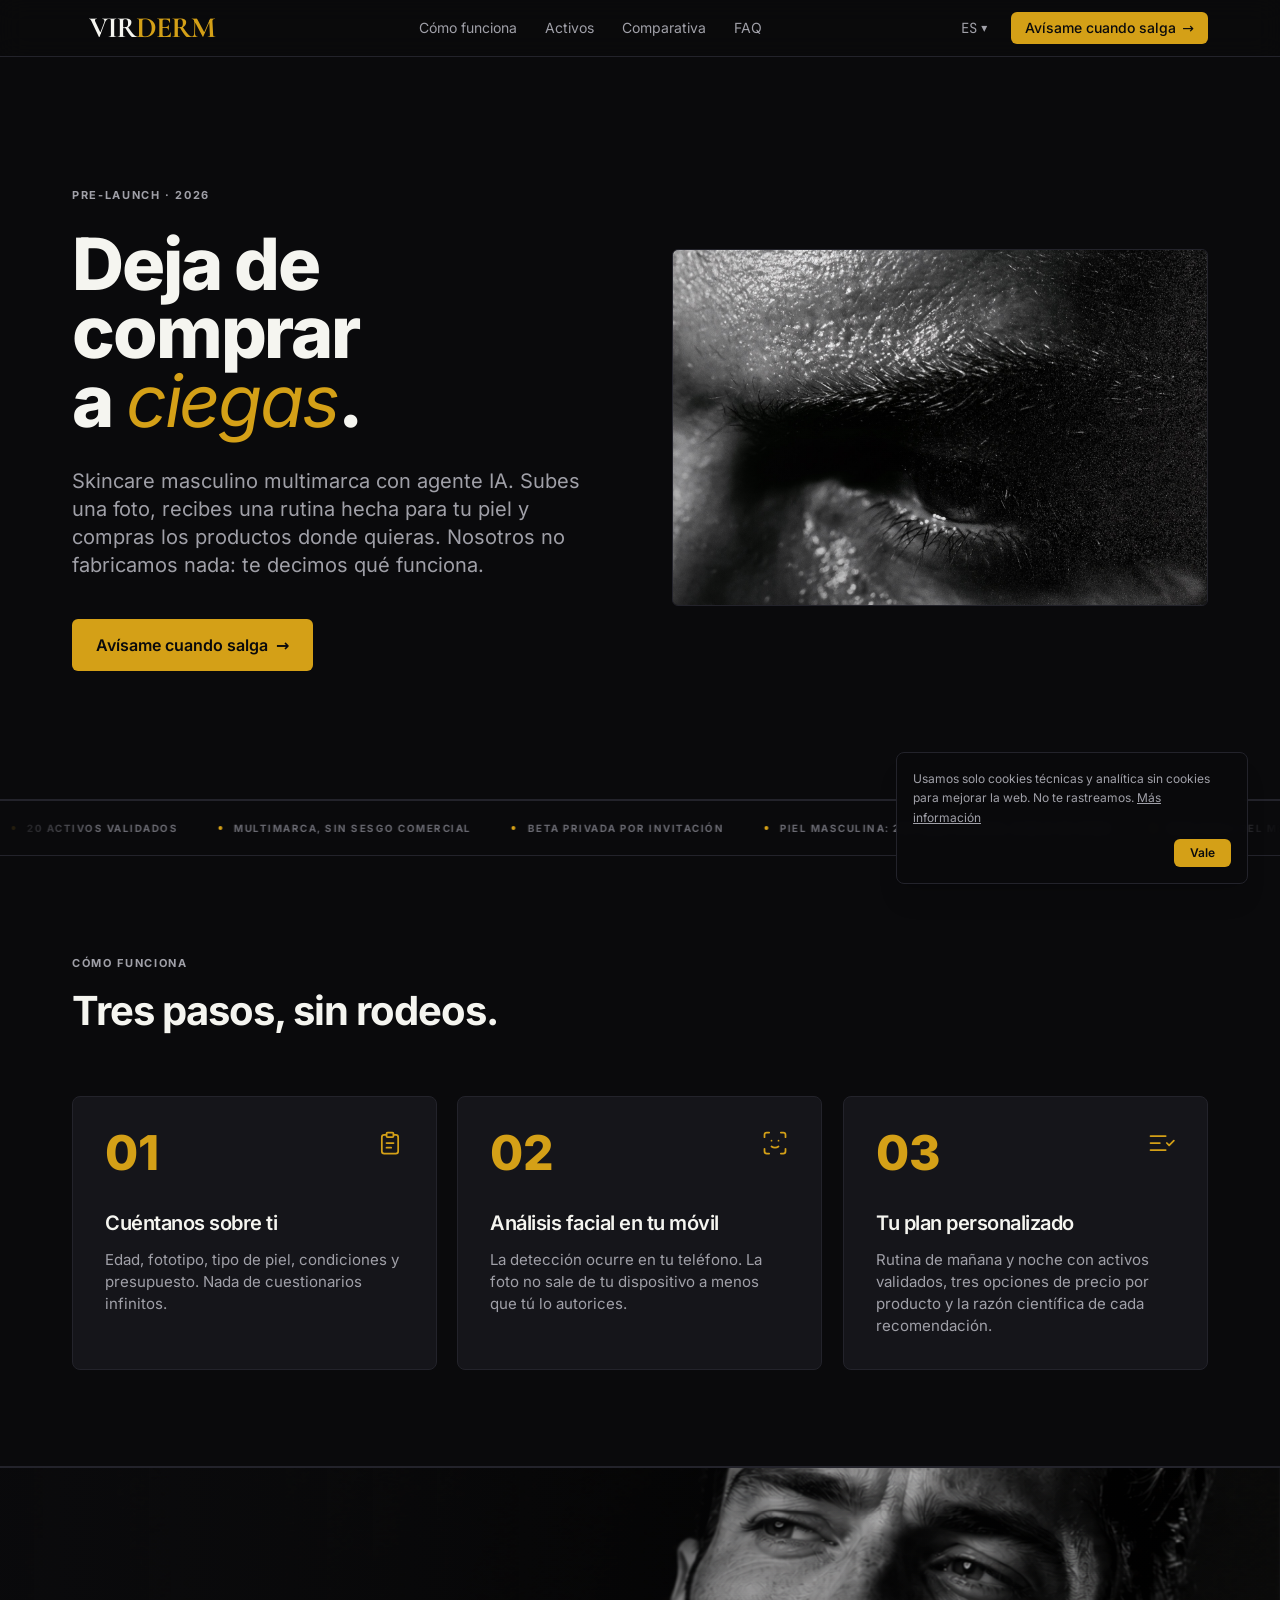
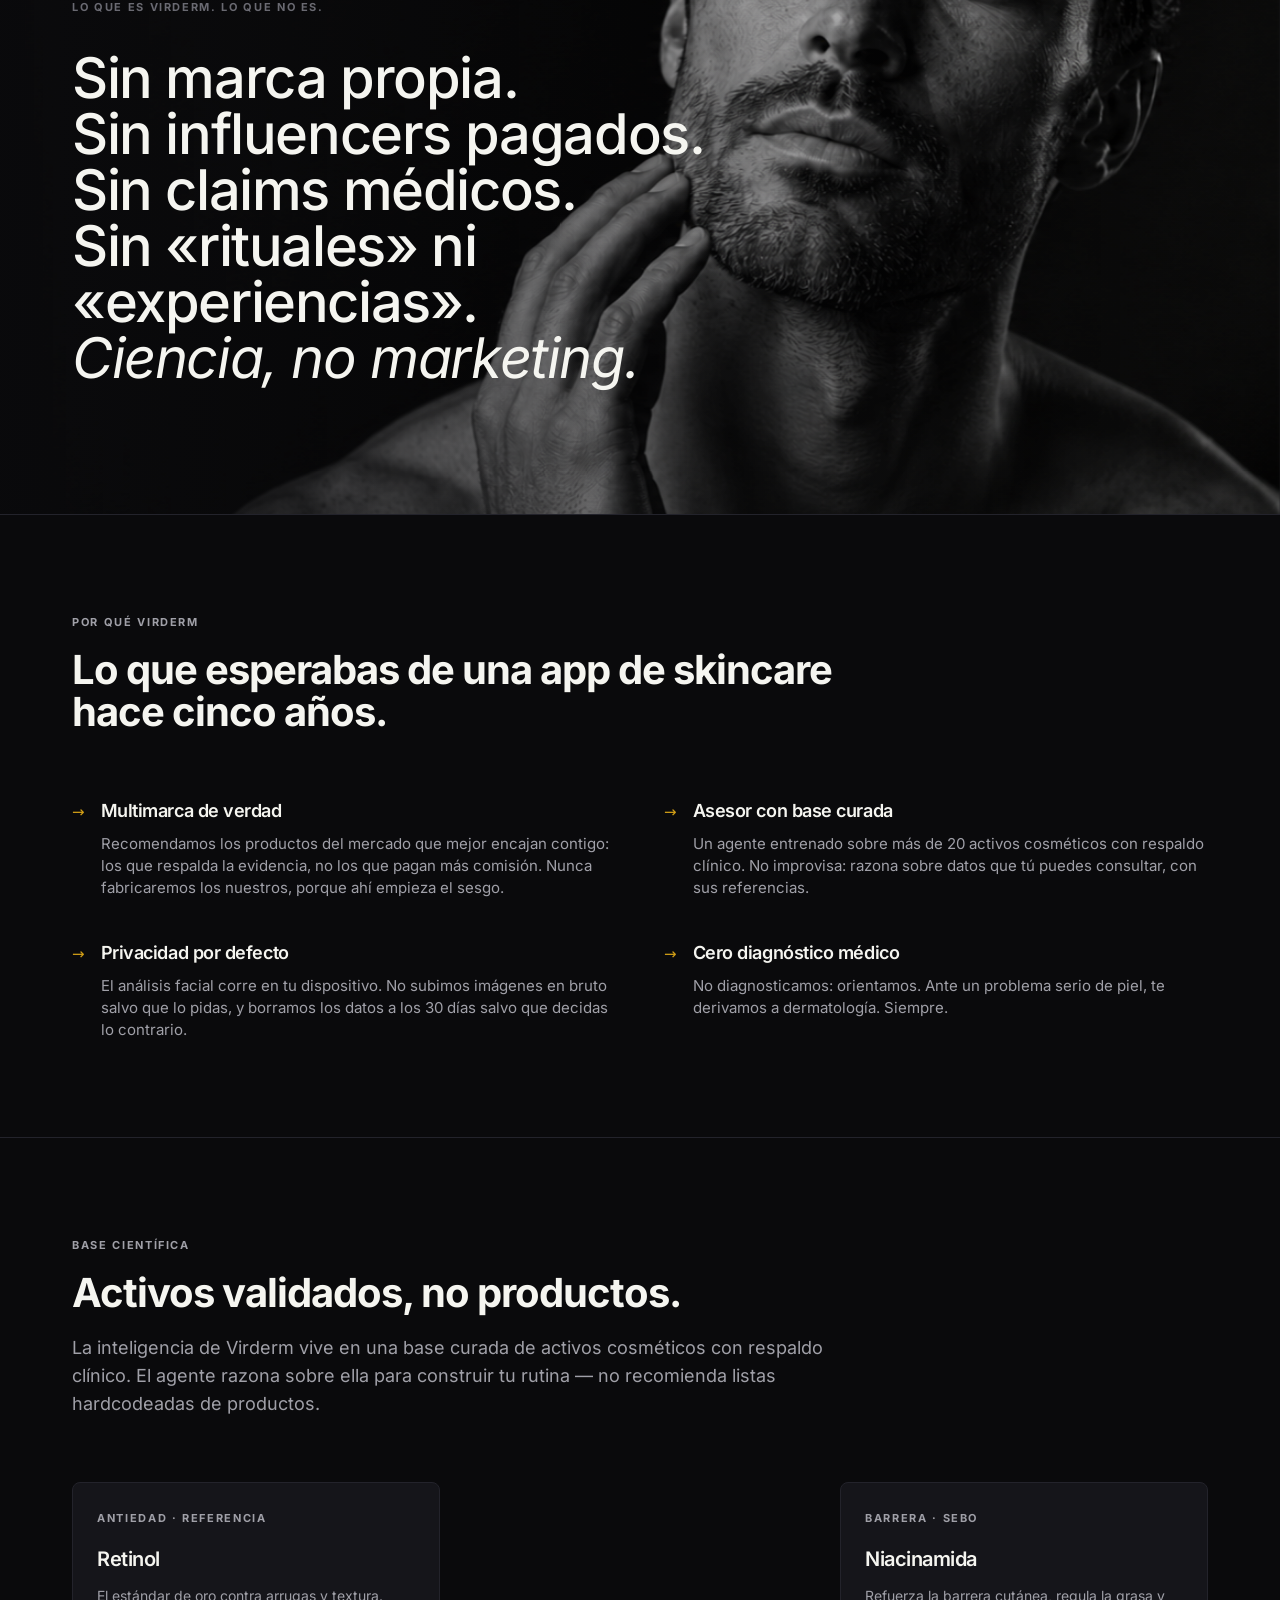
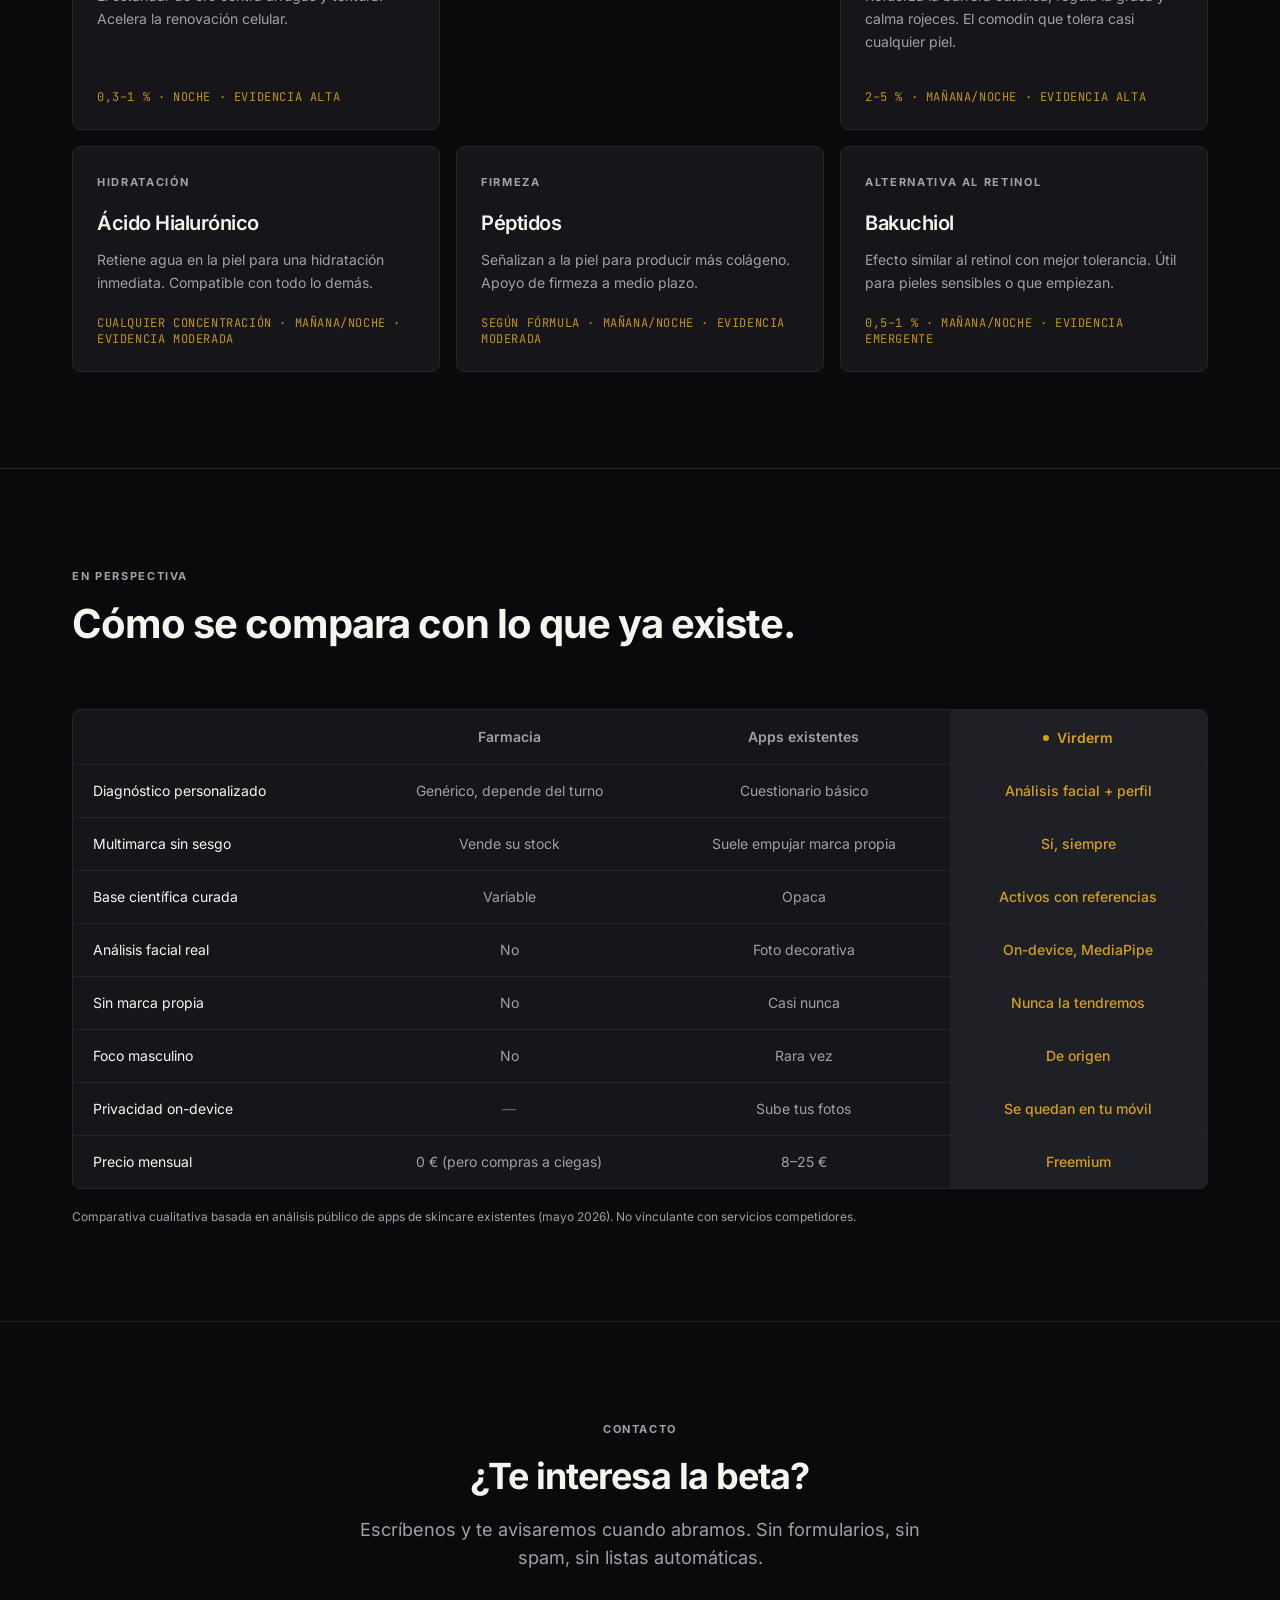
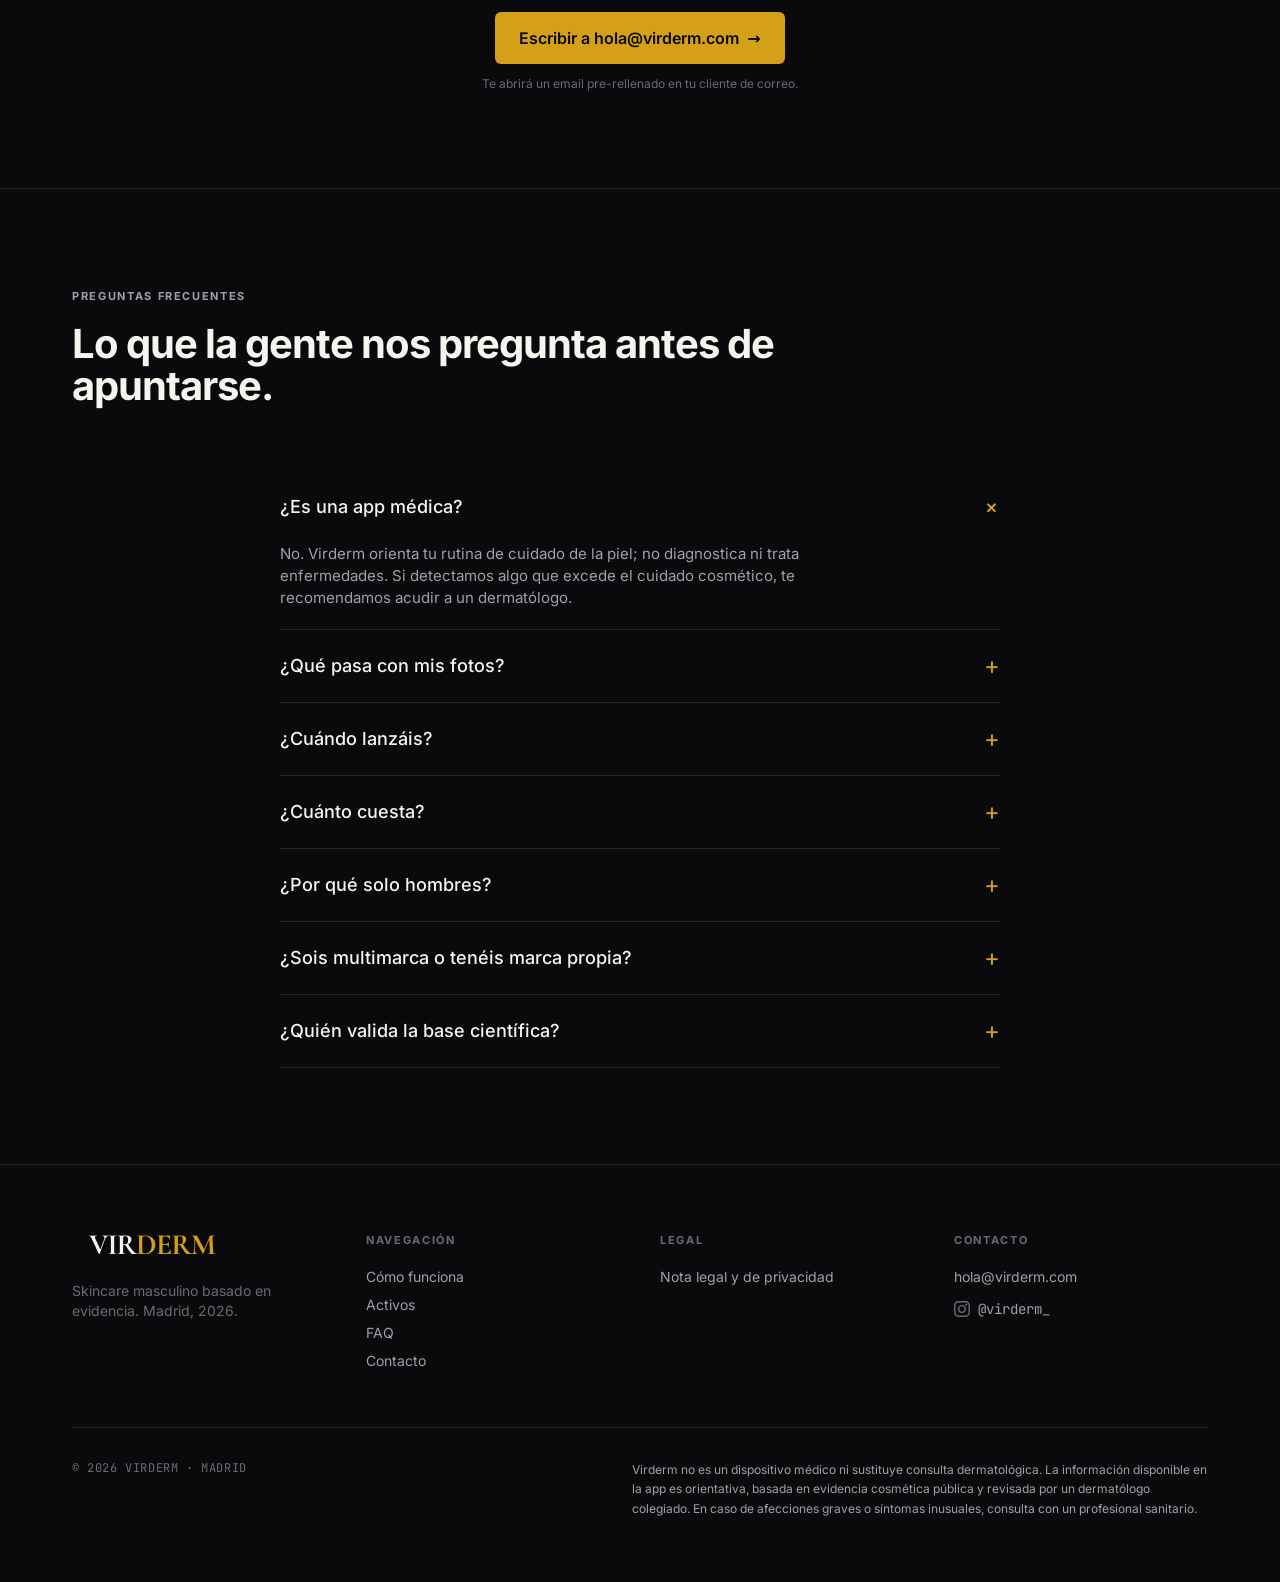
==== commit 533b38a2: "feat(landing): tracker de origen de entrada (UTM+referrer, first-party anónimo) + declaración" ====
--- a/index.html
+++ b/index.html
@@ -28,4 +28,4 @@
 +
 </span> </summary> <div class="pb-5" data-astro-cid-z6gx6xcw> <p class="max-w-prose text-text-secondary" data-astro-cid-z6gx6xcw>Multimarca, y nunca tendremos marca propia. En el momento en que fabricáramos nuestros productos, nuestra recomendación dejaría de ser neutral. Ese es el límite que no cruzamos.</p> </div> </details> </li><li class="border-b border-border-subtle" data-astro-cid-z6gx6xcw> <details class="group" data-astro-cid-z6gx6xcw> <summary class="flex w-full items-center justify-between gap-6 py-5 cursor-pointer list-none text-text-primary transition-colors duration-150 hover:text-accent" data-astro-cid-z6gx6xcw> <span class="text-base font-medium md:text-lg" data-astro-cid-z6gx6xcw>¿Quién valida la base científica?</span> <span aria-hidden="true" class="text-2xl text-accent transition-transform duration-200 group-open:rotate-45" data-astro-cid-z6gx6xcw>
 +
-</span> </summary> <div class="pb-5" data-astro-cid-z6gx6xcw> <p class="max-w-prose text-text-secondary" data-astro-cid-z6gx6xcw>Cada activo se apoya en literatura clínica con sus referencias (DOIs) consultables en la app. La base está sometida a revisión dermatológica antes del lanzamiento.</p> </div> </details> </li> </ul> </div> </div> </section>  </main> <footer class="bg-bg-primary py-16"> <div class="container-page"> <div class="grid gap-10 md:grid-cols-4"> <div> <svg xmlns="http://www.w3.org/2000/svg" viewBox="0 0 500 100" role="img" aria-label="Virderm" class="h-8 w-auto" preserveAspectRatio="xMidYMid meet"> <text x="250" y="78" font-family="'Cormorant Garamond', 'GT Sectra', 'Bodoni 72', Didot, 'Bodoni MT', 'Times New Roman', serif" font-size="92" font-weight="700" letter-spacing="-3" text-anchor="middle" style="text-rendering: geometricPrecision;"> <tspan fill="#f5f5f0">VIR</tspan><tspan fill="#d4a017">DERM</tspan> </text> </svg> <p class="mt-5 max-w-xs text-sm text-text-tertiary">Skincare masculino basado en evidencia. Madrid, 2026.</p> </div> <div> <p class="eyebrow text-text-tertiary">Navegación</p> <ul class="mt-4 space-y-2 text-sm"> <li> <a href="#como-funciona" class="text-text-secondary transition-colors hover:text-text-primary"> Cómo funciona </a> </li><li> <a href="#activos" class="text-text-secondary transition-colors hover:text-text-primary"> Activos </a> </li><li> <a href="#faq" class="text-text-secondary transition-colors hover:text-text-primary"> FAQ </a> </li><li> <a href="#contacto" class="text-text-secondary transition-colors hover:text-text-primary"> Contacto </a> </li> </ul> </div> <div> <p class="eyebrow text-text-tertiary">Legal</p> <ul class="mt-4 space-y-2 text-sm"> <li> <a href="/nota-legal-y-privacidad" class="text-text-secondary transition-colors hover:text-text-primary"> Nota legal y de privacidad </a> </li> </ul> </div> <div> <p class="eyebrow text-text-tertiary">Contacto</p> <ul class="mt-4 space-y-3 text-sm"> <li> <a href="mailto:hola@virderm.com" class="inline-block text-text-secondary transition-colors hover:text-text-primary"> hola@virderm.com </a> </li> <li> <a href="https://www.instagram.com/virderm_/" target="_blank" rel="noopener noreferrer" aria-label="Síguenos en Instagram @virderm_" class="group inline-flex items-center gap-2 text-text-secondary transition-colors hover:text-text-primary"> <svg class="h-4 w-4 shrink-0 text-text-tertiary transition-colors group-hover:text-accent" viewBox="0 0 24 24" fill="currentColor" aria-hidden="true"> <path d="M12 2.163c3.204 0 3.584.012 4.849.07 3.252.148 4.771 1.691 4.919 4.919.058 1.265.069 1.645.069 4.849 0 3.205-.012 3.584-.069 4.849-.149 3.225-1.664 4.771-4.919 4.919-1.266.058-1.644.07-4.849.07-3.204 0-3.584-.012-4.849-.07-3.26-.149-4.771-1.699-4.919-4.92-.058-1.265-.07-1.644-.07-4.849 0-3.204.013-3.583.07-4.849.149-3.227 1.664-4.771 4.919-4.919 1.266-.057 1.645-.069 4.849-.069zm0-2.163c-3.259 0-3.667.014-4.947.072-4.358.2-6.78 2.618-6.98 6.98-.059 1.281-.073 1.689-.073 4.948 0 3.259.014 3.668.072 4.948.2 4.358 2.618 6.78 6.98 6.98 1.281.058 1.689.072 4.948.072 3.259 0 3.668-.014 4.948-.072 4.354-.2 6.782-2.618 6.979-6.98.059-1.28.073-1.689.073-4.948 0-3.259-.014-3.667-.072-4.947-.196-4.354-2.617-6.78-6.979-6.98-1.281-.059-1.69-.073-4.949-.073zm0 5.838c-3.403 0-6.162 2.759-6.162 6.162s2.759 6.163 6.162 6.163 6.162-2.759 6.162-6.163c0-3.403-2.759-6.162-6.162-6.162zm0 10.162c-2.209 0-4-1.79-4-4 0-2.209 1.791-4 4-4s4 1.791 4 4c0 2.21-1.791 4-4 4zm6.406-11.845c-.796 0-1.441.645-1.441 1.44s.645 1.44 1.441 1.44c.795 0 1.439-.645 1.439-1.44s-.644-1.44-1.439-1.44z"></path> </svg> <span class="font-mono">@virderm_</span> </a> </li> </ul> </div> </div> <div class="mt-14 flex flex-col gap-4 border-t border-border-subtle pt-8 md:flex-row md:items-start md:justify-between"> <p class="font-mono text-xs uppercase tracking-wider text-text-tertiary">© 2026 Virderm · Madrid</p> <p class="max-w-xl text-xs leading-relaxed text-text-secondary">Virderm no es un dispositivo médico ni sustituye consulta dermatológica. La información disponible en la app es orientativa, basada en evidencia cosmética pública y revisada por un dermatólogo colegiado. En caso de afecciones graves o síntomas inusuales, consulta con un profesional sanitario.</p> </div> </div> </footer>  <div data-cookie-notice hidden class="fixed inset-x-0 bottom-0 z-50 px-4 pb-4 sm:inset-x-auto sm:right-4 sm:max-w-sm"> <div role="region" aria-label="Aviso de cookies" class="rounded-lg border border-border-subtle bg-bg-primary/95 p-4 shadow-xl backdrop-blur-sm"> <p class="text-xs leading-relaxed text-text-secondary"> Usamos solo cookies técnicas y analítica sin cookies para mejorar la web. No te rastreamos.  <a href="/nota-legal-y-privacidad" class="underline transition-colors hover:text-text-primary">Más información</a> </p> <div class="mt-3 flex justify-end"> <button type="button" data-cookie-accept class="rounded-md bg-accent px-4 py-1.5 text-xs font-semibold text-text-inverse transition-colors hover:bg-accent-hover focus-visible:outline-none focus-visible:ring-2 focus-visible:ring-accent focus-visible:ring-offset-2 focus-visible:ring-offset-bg-primary"> Vale </button> </div> </div> </div> <script type="module">const c="virderm_cookie_notice_v1",e=document.querySelector("[data-cookie-notice]");if(e){let t=!1;try{t=localStorage.getItem(c)==="1"}catch{}t||(e.hidden=!1,e.querySelector("[data-cookie-accept]")?.addEventListener("click",()=>{e.hidden=!0;try{localStorage.setItem(c,"1")}catch{}}))}</script> <script type="module">const e=document.querySelectorAll("[data-reveal]"),n=typeof matchMedia=="function"&&matchMedia("(prefers-reduced-motion: reduce)").matches;if(e.length&&!n&&"IntersectionObserver"in window){const t=new IntersectionObserver(r=>{r.forEach(o=>{const a=o.target;if(o.isIntersecting){const s=Number(a.dataset.revealIndex??0);window.setTimeout(()=>{a.dataset.revealed="true"},s*120)}else a.dataset.revealed="false"})},{threshold:.15,rootMargin:"0px 0px -5% 0px"});e.forEach(r=>t.observe(r))}else e.length&&e.forEach(t=>t.dataset.revealed="true");</script> </body> </html>+</span> </summary> <div class="pb-5" data-astro-cid-z6gx6xcw> <p class="max-w-prose text-text-secondary" data-astro-cid-z6gx6xcw>Cada activo se apoya en literatura clínica con sus referencias (DOIs) consultables en la app. La base está sometida a revisión dermatológica antes del lanzamiento.</p> </div> </details> </li> </ul> </div> </div> </section>  </main> <footer class="bg-bg-primary py-16"> <div class="container-page"> <div class="grid gap-10 md:grid-cols-4"> <div> <svg xmlns="http://www.w3.org/2000/svg" viewBox="0 0 500 100" role="img" aria-label="Virderm" class="h-8 w-auto" preserveAspectRatio="xMidYMid meet"> <text x="250" y="78" font-family="'Cormorant Garamond', 'GT Sectra', 'Bodoni 72', Didot, 'Bodoni MT', 'Times New Roman', serif" font-size="92" font-weight="700" letter-spacing="-3" text-anchor="middle" style="text-rendering: geometricPrecision;"> <tspan fill="#f5f5f0">VIR</tspan><tspan fill="#d4a017">DERM</tspan> </text> </svg> <p class="mt-5 max-w-xs text-sm text-text-tertiary">Skincare masculino basado en evidencia. Madrid, 2026.</p> </div> <div> <p class="eyebrow text-text-tertiary">Navegación</p> <ul class="mt-4 space-y-2 text-sm"> <li> <a href="#como-funciona" class="text-text-secondary transition-colors hover:text-text-primary"> Cómo funciona </a> </li><li> <a href="#activos" class="text-text-secondary transition-colors hover:text-text-primary"> Activos </a> </li><li> <a href="#faq" class="text-text-secondary transition-colors hover:text-text-primary"> FAQ </a> </li><li> <a href="#contacto" class="text-text-secondary transition-colors hover:text-text-primary"> Contacto </a> </li> </ul> </div> <div> <p class="eyebrow text-text-tertiary">Legal</p> <ul class="mt-4 space-y-2 text-sm"> <li> <a href="/nota-legal-y-privacidad" class="text-text-secondary transition-colors hover:text-text-primary"> Nota legal y de privacidad </a> </li> </ul> </div> <div> <p class="eyebrow text-text-tertiary">Contacto</p> <ul class="mt-4 space-y-3 text-sm"> <li> <a href="mailto:hola@virderm.com" class="inline-block text-text-secondary transition-colors hover:text-text-primary"> hola@virderm.com </a> </li> <li> <a href="https://www.instagram.com/virderm_/" target="_blank" rel="noopener noreferrer" aria-label="Síguenos en Instagram @virderm_" class="group inline-flex items-center gap-2 text-text-secondary transition-colors hover:text-text-primary"> <svg class="h-4 w-4 shrink-0 text-text-tertiary transition-colors group-hover:text-accent" viewBox="0 0 24 24" fill="currentColor" aria-hidden="true"> <path d="M12 2.163c3.204 0 3.584.012 4.849.07 3.252.148 4.771 1.691 4.919 4.919.058 1.265.069 1.645.069 4.849 0 3.205-.012 3.584-.069 4.849-.149 3.225-1.664 4.771-4.919 4.919-1.266.058-1.644.07-4.849.07-3.204 0-3.584-.012-4.849-.07-3.26-.149-4.771-1.699-4.919-4.92-.058-1.265-.07-1.644-.07-4.849 0-3.204.013-3.583.07-4.849.149-3.227 1.664-4.771 4.919-4.919 1.266-.057 1.645-.069 4.849-.069zm0-2.163c-3.259 0-3.667.014-4.947.072-4.358.2-6.78 2.618-6.98 6.98-.059 1.281-.073 1.689-.073 4.948 0 3.259.014 3.668.072 4.948.2 4.358 2.618 6.78 6.98 6.98 1.281.058 1.689.072 4.948.072 3.259 0 3.668-.014 4.948-.072 4.354-.2 6.782-2.618 6.979-6.98.059-1.28.073-1.689.073-4.948 0-3.259-.014-3.667-.072-4.947-.196-4.354-2.617-6.78-6.979-6.98-1.281-.059-1.69-.073-4.949-.073zm0 5.838c-3.403 0-6.162 2.759-6.162 6.162s2.759 6.163 6.162 6.163 6.162-2.759 6.162-6.163c0-3.403-2.759-6.162-6.162-6.162zm0 10.162c-2.209 0-4-1.79-4-4 0-2.209 1.791-4 4-4s4 1.791 4 4c0 2.21-1.791 4-4 4zm6.406-11.845c-.796 0-1.441.645-1.441 1.44s.645 1.44 1.441 1.44c.795 0 1.439-.645 1.439-1.44s-.644-1.44-1.439-1.44z"></path> </svg> <span class="font-mono">@virderm_</span> </a> </li> </ul> </div> </div> <div class="mt-14 flex flex-col gap-4 border-t border-border-subtle pt-8 md:flex-row md:items-start md:justify-between"> <p class="font-mono text-xs uppercase tracking-wider text-text-tertiary">© 2026 Virderm · Madrid</p> <p class="max-w-xl text-xs leading-relaxed text-text-secondary">Virderm no es un dispositivo médico ni sustituye consulta dermatológica. La información disponible en la app es orientativa, basada en evidencia cosmética pública y revisada por un dermatólogo colegiado. En caso de afecciones graves o síntomas inusuales, consulta con un profesional sanitario.</p> </div> </div> </footer>  <div data-cookie-notice hidden class="fixed inset-x-0 bottom-0 z-50 px-4 pb-4 sm:inset-x-auto sm:right-4 sm:max-w-sm"> <div role="region" aria-label="Aviso de cookies" class="rounded-lg border border-border-subtle bg-bg-primary/95 p-4 shadow-xl backdrop-blur-sm"> <p class="text-xs leading-relaxed text-text-secondary"> Usamos solo cookies técnicas y analítica sin cookies para mejorar la web. No te rastreamos.  <a href="/nota-legal-y-privacidad" class="underline transition-colors hover:text-text-primary">Más información</a> </p> <div class="mt-3 flex justify-end"> <button type="button" data-cookie-accept class="rounded-md bg-accent px-4 py-1.5 text-xs font-semibold text-text-inverse transition-colors hover:bg-accent-hover focus-visible:outline-none focus-visible:ring-2 focus-visible:ring-accent focus-visible:ring-offset-2 focus-visible:ring-offset-bg-primary"> Vale </button> </div> </div> </div> <script type="module">const c="virderm_cookie_notice_v1",e=document.querySelector("[data-cookie-notice]");if(e){let t=!1;try{t=localStorage.getItem(c)==="1"}catch{}t||(e.hidden=!1,e.querySelector("[data-cookie-accept]")?.addEventListener("click",()=>{e.hidden=!0;try{localStorage.setItem(c,"1")}catch{}}))}</script> <script type="module">const c="https://cobrpnpxuagfqwiggkwl.supabase.co",a="virderm_src_tracked";{let e=!1;try{e=sessionStorage.getItem(a)==="1"}catch{}if(!e){try{sessionStorage.setItem(a,"1")}catch{}const t=new URLSearchParams(location.search),r={path:location.pathname,referrer:document.referrer||null,utm_source:t.get("utm_source"),utm_medium:t.get("utm_medium"),utm_campaign:t.get("utm_campaign"),utm_content:t.get("utm_content"),utm_term:t.get("utm_term"),lang:navigator.language};fetch(`${c}/functions/v1/web-track`,{method:"POST",headers:{"Content-Type":"application/json"},body:JSON.stringify(r),keepalive:!0,mode:"cors"}).catch(()=>{})}}</script> <script type="module">const e=document.querySelectorAll("[data-reveal]"),n=typeof matchMedia=="function"&&matchMedia("(prefers-reduced-motion: reduce)").matches;if(e.length&&!n&&"IntersectionObserver"in window){const t=new IntersectionObserver(r=>{r.forEach(o=>{const a=o.target;if(o.isIntersecting){const s=Number(a.dataset.revealIndex??0);window.setTimeout(()=>{a.dataset.revealed="true"},s*120)}else a.dataset.revealed="false"})},{threshold:.15,rootMargin:"0px 0px -5% 0px"});e.forEach(r=>t.observe(r))}else e.length&&e.forEach(t=>t.dataset.revealed="true");</script> </body> </html>
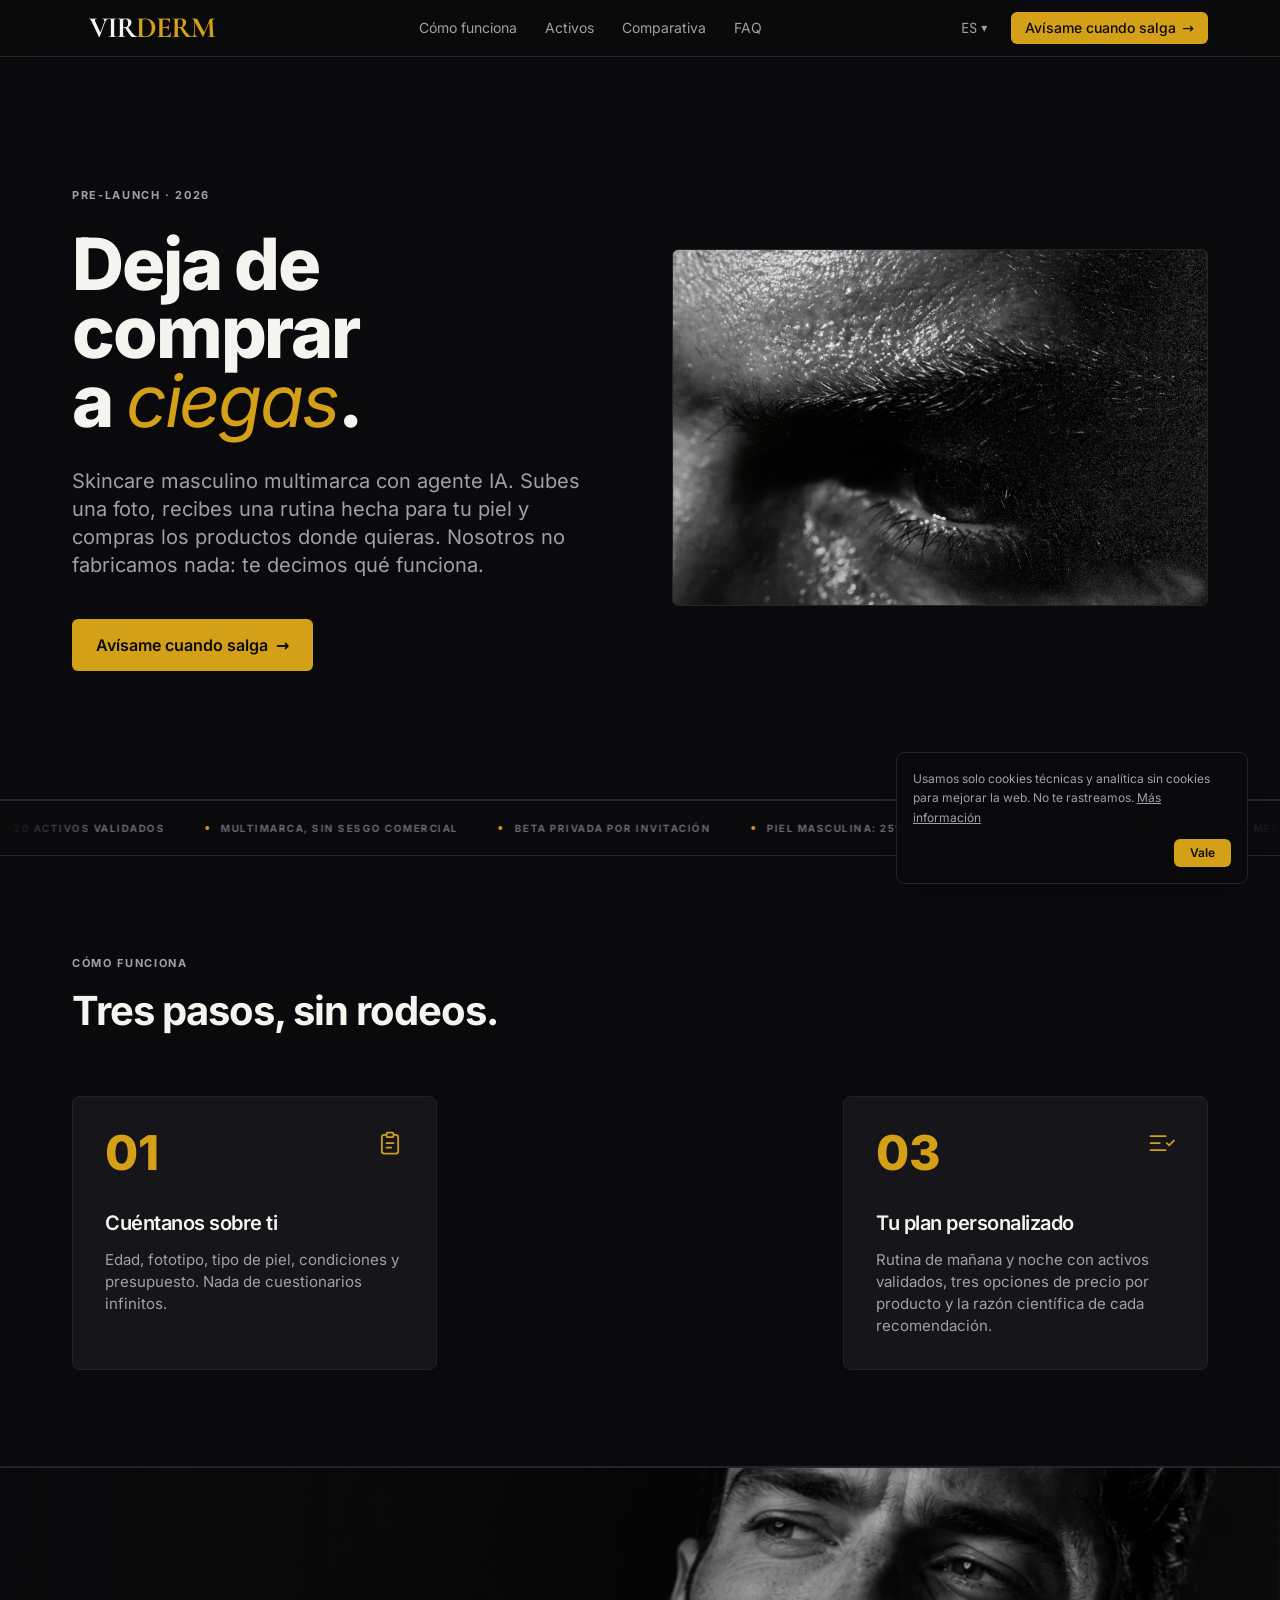
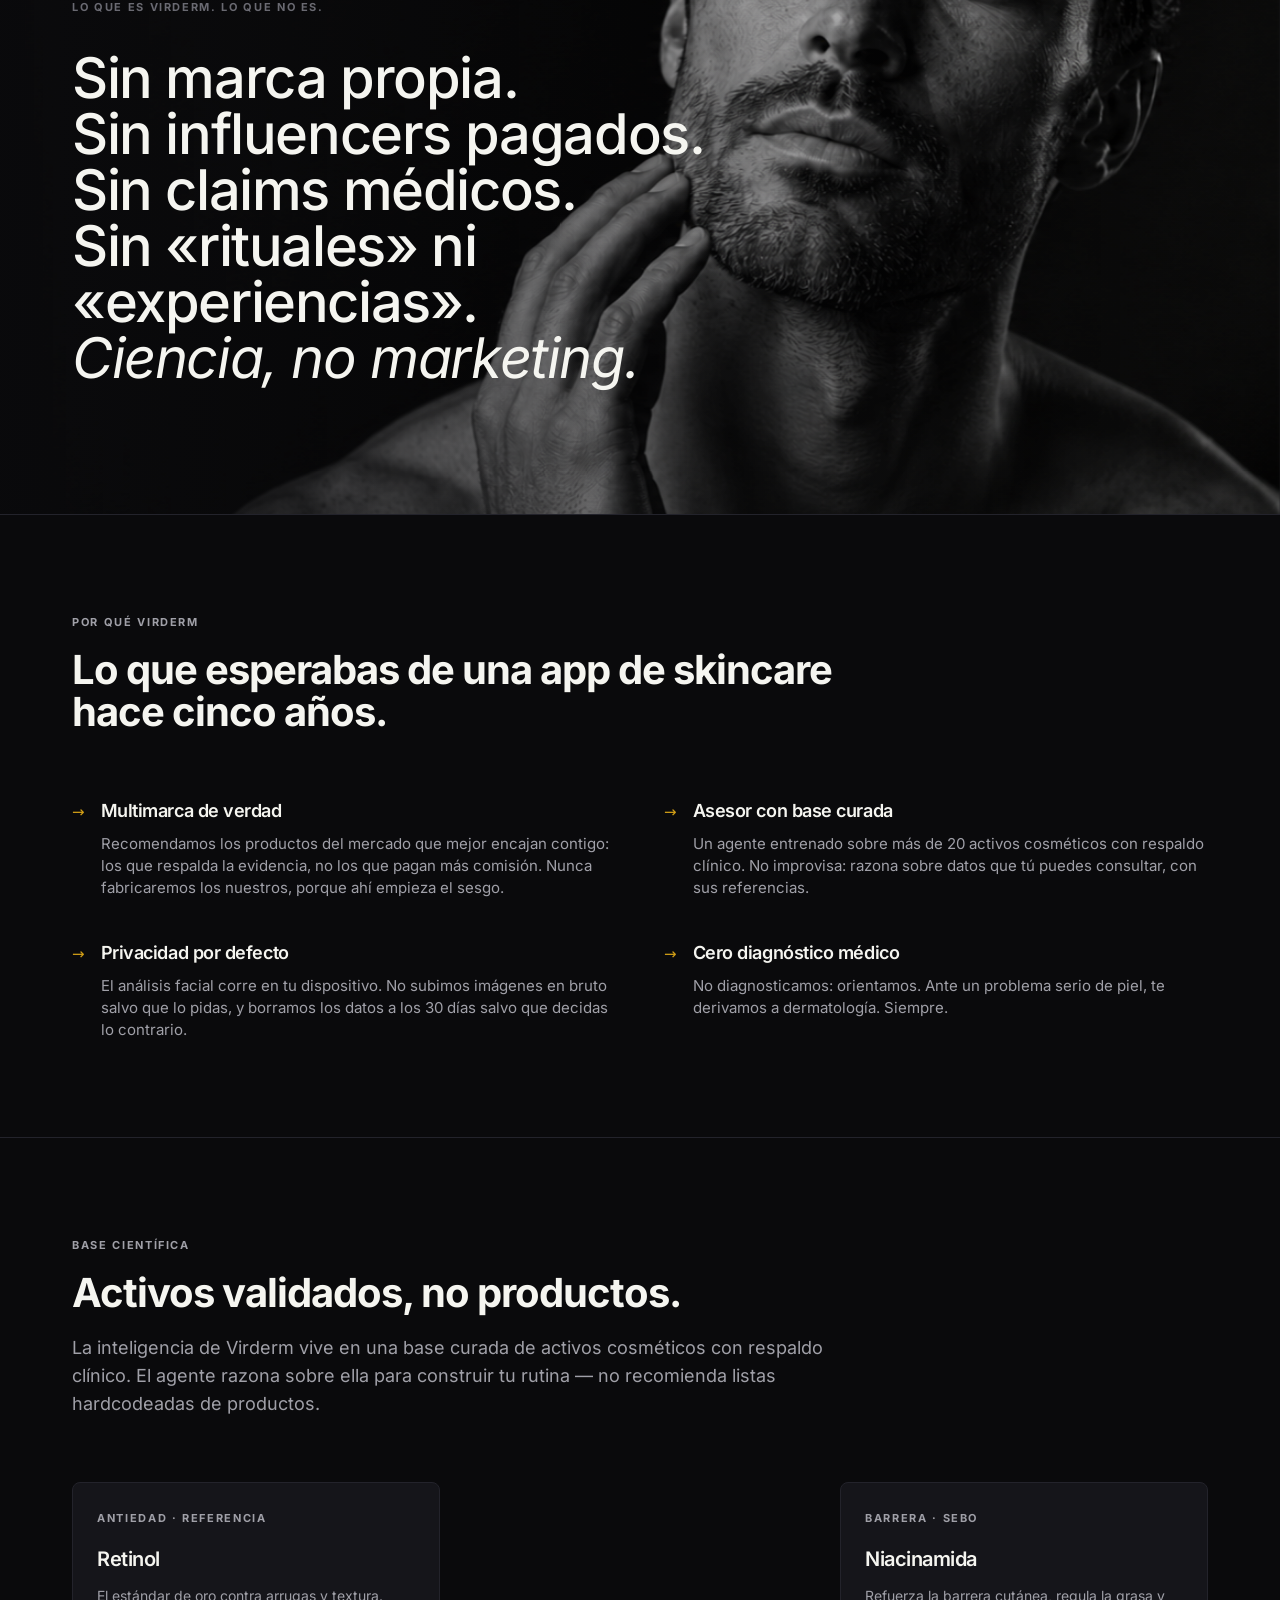
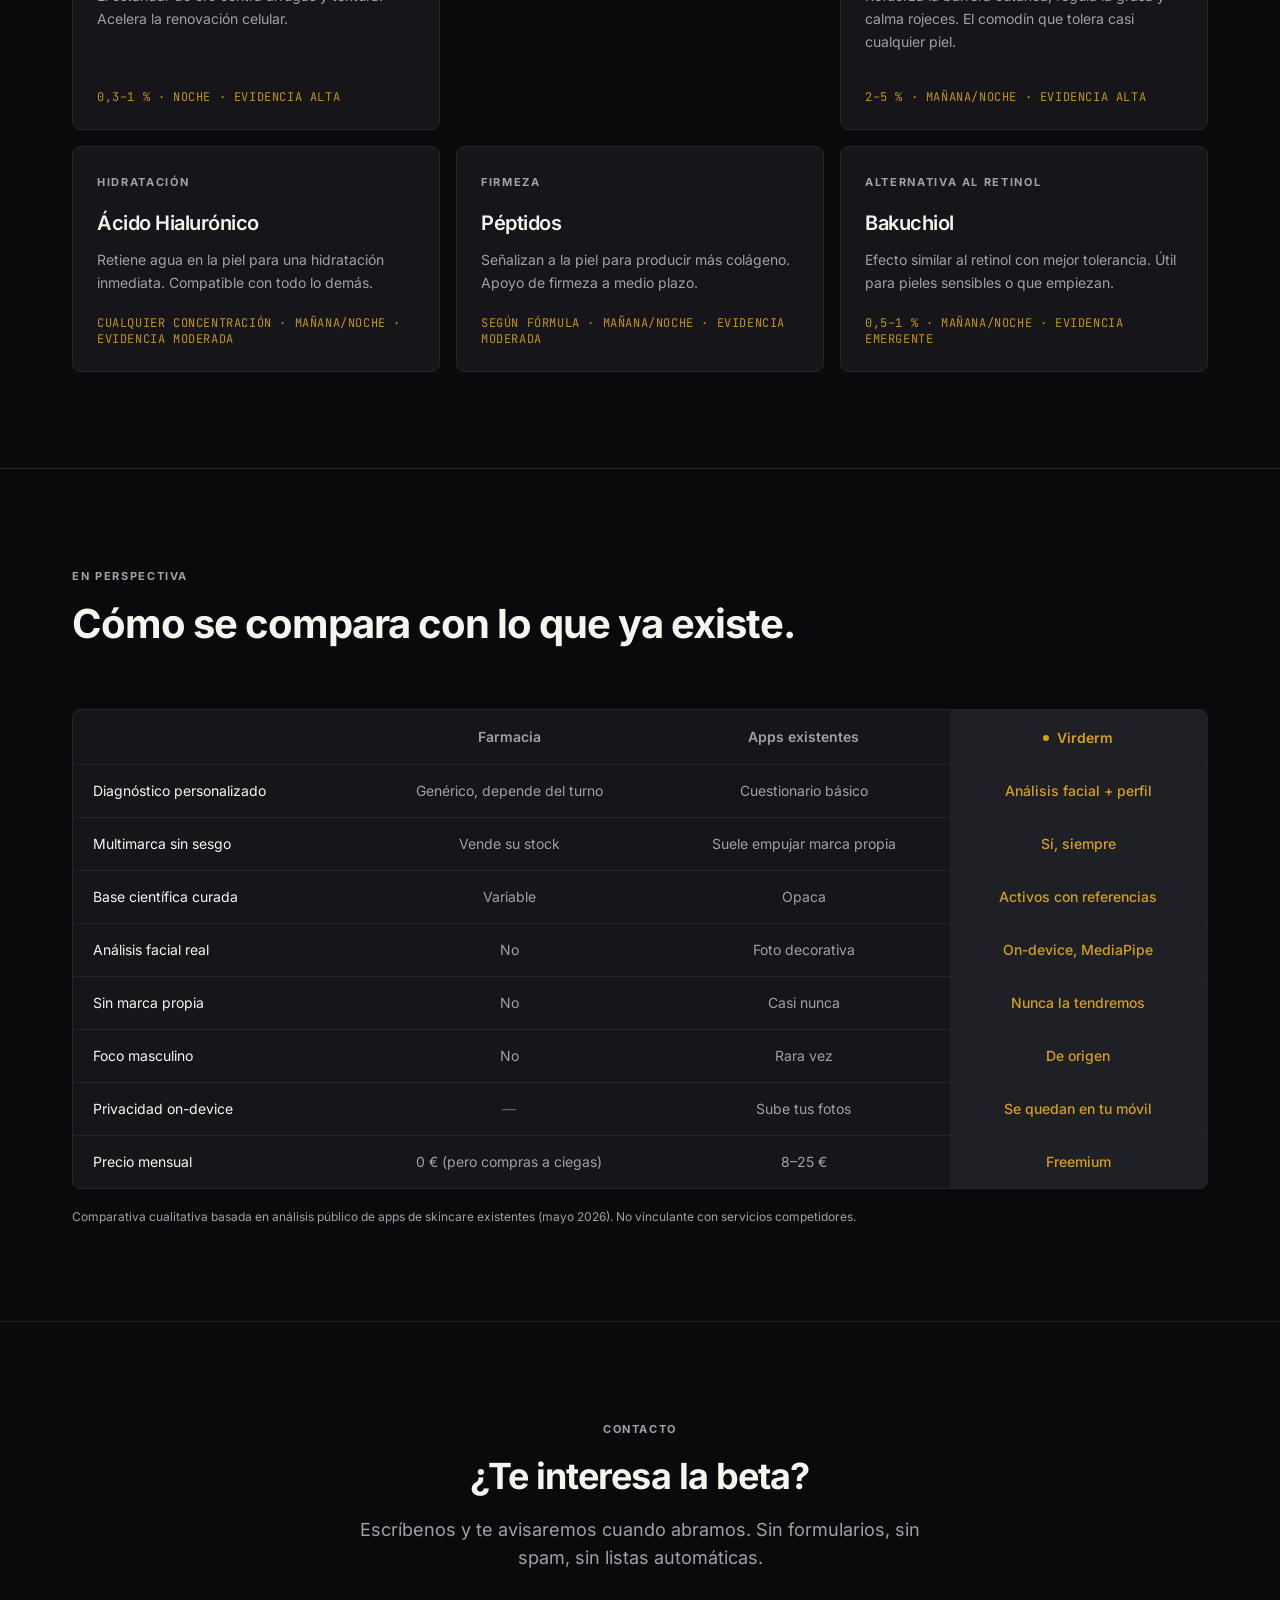
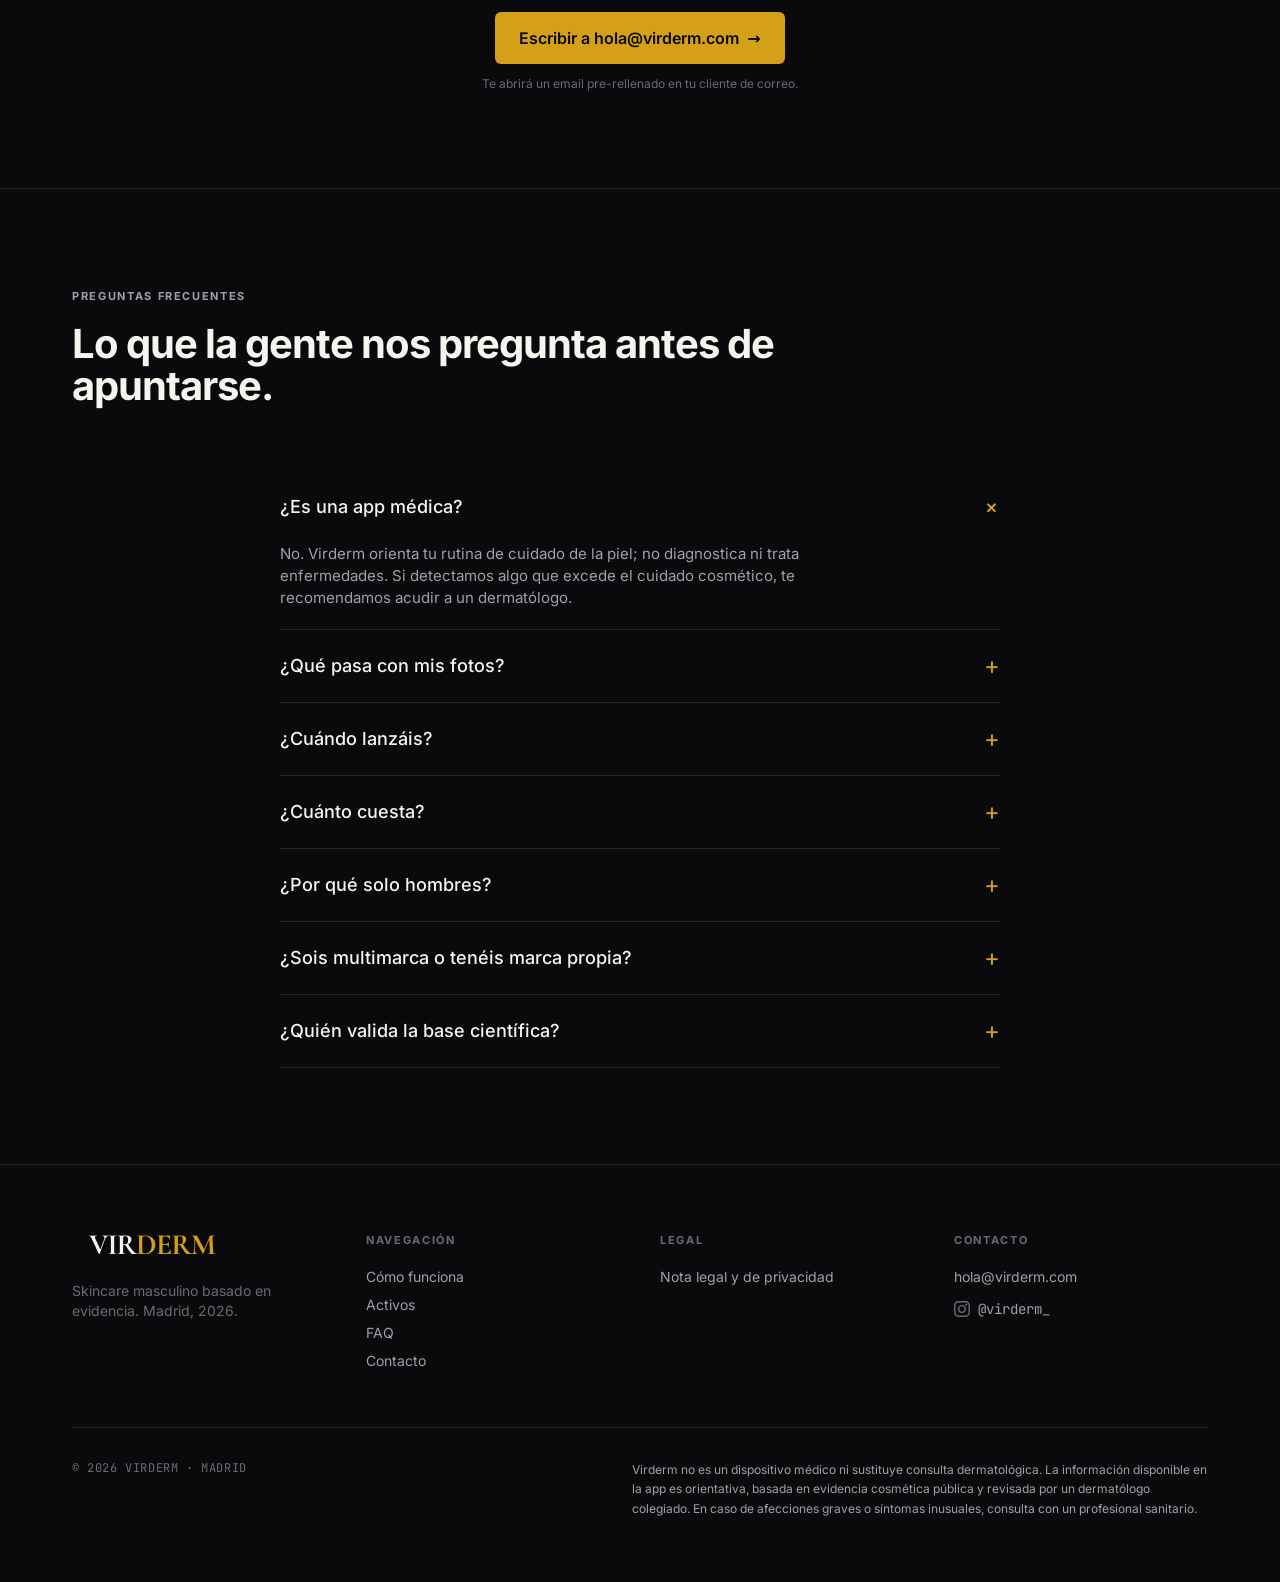
==== commit acf6bee5: "feat(landing): panel de admin /panel (origen + funnel + catálogo, token)" ====
--- a/index.html
+++ b/index.html
@@ -3,7 +3,7 @@
           opacity: 1 !important;
           transform: none !important;
         }
-      </style></noscript><link rel="stylesheet" href="/_astro/index.DrhFKEgL.css">
+      </style></noscript><link rel="stylesheet" href="/_astro/index.u9Fvwbzj.css">
 <style>details[data-astro-cid-ltpqzwiw]>summary[data-astro-cid-ltpqzwiw]::-webkit-details-marker{display:none}details[data-astro-cid-ltpqzwiw]>summary[data-astro-cid-ltpqzwiw]::marker{display:none}
 .manifesto-bg[data-astro-cid-5lwsku7t]{background-image:url(/manifiesto-bg.png);background-size:cover;background-position:center right;background-repeat:no-repeat;transform-origin:60% 50%;animation:manifesto-kenburns 42s ease-in-out infinite alternate}@keyframes manifesto-kenburns{0%{transform:scale(1.08) translate(0)}to{transform:scale(1.18) translate(-2%,-2%)}}@media(prefers-reduced-motion:reduce){.manifesto-bg[data-astro-cid-5lwsku7t]{animation:none;transform:scale(1.08)}}details[data-astro-cid-z6gx6xcw]>summary[data-astro-cid-z6gx6xcw]::-webkit-details-marker{display:none}details[data-astro-cid-z6gx6xcw]>summary[data-astro-cid-z6gx6xcw]{list-style:none}
 </style></head> <body>  <div id="scroll-progress" aria-hidden="true" class="fixed inset-x-0 top-0 z-50 h-[2px] bg-transparent pointer-events-none"> <div id="scroll-progress-bar" class="h-full bg-accent transition-[width] duration-75 ease-out" style="width: 0%;"></div> </div> <script type="module">const n=document.getElementById("scroll-progress-bar");if(n){const e=()=>{const t=document.documentElement,o=t.scrollTop,s=t.scrollHeight-t.clientHeight,c=s>0?o/s*100:0;n.style.width=`${c}%`};e(),window.addEventListener("scroll",e,{passive:!0}),window.addEventListener("resize",e,{passive:!0})}</script> <header class="fixed inset-x-0 top-0 z-40 backdrop-blur-md bg-bg-primary/70 border-b border-border-subtle"> <div class="container-page flex h-14 items-center justify-between"> <a href="/#top" class="flex items-center" aria-label="Virderm — inicio"> <svg xmlns="http://www.w3.org/2000/svg" viewBox="0 0 500 100" role="img" aria-label="Virderm" class="h-7 w-auto md:h-8" preserveAspectRatio="xMidYMid meet"> <text x="250" y="78" font-family="'Cormorant Garamond', 'GT Sectra', 'Bodoni 72', Didot, 'Bodoni MT', 'Times New Roman', serif" font-size="92" font-weight="700" letter-spacing="-3" text-anchor="middle" style="text-rendering: geometricPrecision;"> <tspan fill="#f5f5f0">VIR</tspan><tspan fill="#d4a017">DERM</tspan> </text> </svg> </a> <nav class="hidden md:flex items-center gap-7 text-sm text-text-secondary"> <a href="#como-funciona" class="hover:text-text-primary transition-colors"> Cómo funciona </a><a href="#activos" class="hover:text-text-primary transition-colors"> Activos </a><a href="#comparativa" class="hover:text-text-primary transition-colors"> Comparativa </a><a href="#faq" class="hover:text-text-primary transition-colors"> FAQ </a> </nav> <div class="flex items-center gap-2 md:gap-3"> <details class="relative" data-astro-cid-ltpqzwiw> <summary class="flex min-h-[40px] cursor-pointer items-center gap-1 list-none rounded-md px-3 py-2 text-sm text-text-secondary transition-colors hover:text-text-primary" aria-label="Idioma" data-astro-cid-ltpqzwiw> <span class="font-mono" data-astro-cid-ltpqzwiw>ES</span> <span aria-hidden="true" class="text-xs" data-astro-cid-ltpqzwiw>▾</span> </summary> <div class="absolute right-0 z-50 mt-2 min-w-[150px] overflow-hidden rounded-md border border-border-subtle bg-bg-secondary py-1 shadow-lg" data-astro-cid-ltpqzwiw> <a href="/" hreflang="es" class="block px-3 py-1.5 text-sm transition-colors hover:bg-bg-tertiary text-accent font-medium" data-astro-cid-ltpqzwiw> Español </a><a href="/en/" hreflang="en" class="block px-3 py-1.5 text-sm transition-colors hover:bg-bg-tertiary text-text-secondary hover:text-text-primary" data-astro-cid-ltpqzwiw> English </a><a href="/fr/" hreflang="fr" class="block px-3 py-1.5 text-sm transition-colors hover:bg-bg-tertiary text-text-secondary hover:text-text-primary" data-astro-cid-ltpqzwiw> Français </a><a href="/it/" hreflang="it" class="block px-3 py-1.5 text-sm transition-colors hover:bg-bg-tertiary text-text-secondary hover:text-text-primary" data-astro-cid-ltpqzwiw> Italiano </a> </div> </details>  <a href="mailto:hola@virderm.com?subject=Quiero%20saber%20m%C3%A1s%20de%20la%20beta%20de%20Virderm&#38;body=Hola%2C%0A%0AMe%20interesa%20probar%20Virderm%20cuando%20lanc%C3%A9is.%20%C2%BFMe%20podr%C3%ADais%20avisar%3F%0A%0A(Opcional%3A%20cu%C3%A9ntame%20brevemente%20por%20qu%C3%A9%20te%20interesa%20o%20qu%C3%A9%20necesitas%20resolver)%0A%0AGracias!" class="inline-flex items-center gap-1.5 whitespace-nowrap rounded-md bg-accent px-3 py-1.5 text-sm font-medium text-text-inverse transition-all duration-150 hover:bg-accent-hover hover:scale-[1.02] md:px-3.5"> <span class="md:hidden">Avísame</span> <span class="hidden md:inline">Avísame cuando salga</span> <span aria-hidden="true">→</span> </a> </div> </div> </header> <main class="min-h-screen bg-bg-primary text-text-primary"> <section id="top" class="relative isolate border-b border-border-subtle overflow-hidden pt-14"> <div class="container-page relative"> <div class="grid items-center gap-10 py-12 md:grid-cols-2 md:gap-12 md:py-24 lg:py-32 lg:gap-16"> <div class="order-1 md:order-2 relative"> <div class="relative overflow-hidden rounded-md border border-border-subtle"> <img src="/hero-face.jpg" alt="Primer plano editorial de piel masculina en blanco y negro" width="1600" height="1066" loading="eager" decoding="async" class="block h-auto w-full"> <div aria-hidden="true" class="pointer-events-none absolute inset-0 bg-gradient-to-tr from-bg-primary/40 via-transparent to-transparent"></div> </div> </div> <div class="order-2 md:order-1 max-w-xl"> <p class="eyebrow reveal" style="animation-delay: 0ms;">Pre-launch · 2026</p> <h1 class="reveal mt-6 text-[2.5rem] leading-[1] font-extrabold tracking-[-0.03em] sm:text-5xl md:text-[3.75rem] md:leading-[0.95] lg:text-[4.5rem]" style="animation-delay: 120ms;">Deja de comprar<br />a <span class="italic text-accent font-medium">ciegas</span>.</h1> <p class="reveal mt-6 text-base leading-relaxed text-text-secondary md:mt-8 md:text-lg lg:text-xl" style="animation-delay: 260ms;"> Skincare masculino multimarca con agente IA. Subes una foto, recibes una rutina hecha para tu piel y compras los productos donde quieras. Nosotros no fabricamos nada: te decimos qué funciona. </p> <div class="reveal mt-8 md:mt-10" style="animation-delay: 400ms;"> <a href="mailto:hola@virderm.com?subject=Quiero%20saber%20m%C3%A1s%20de%20la%20beta%20de%20Virderm&#38;body=Hola%2C%0A%0AMe%20interesa%20probar%20Virderm%20cuando%20lanc%C3%A9is.%20%C2%BFMe%20podr%C3%ADais%20avisar%3F%0A%0A(Opcional%3A%20cu%C3%A9ntame%20brevemente%20por%20qu%C3%A9%20te%20interesa%20o%20qu%C3%A9%20necesitas%20resolver)%0A%0AGracias!" class="btn-primary group text-base px-6 py-3.5"> Avísame cuando salga <span aria-hidden="true" class="transition-transform group-hover:translate-x-0.5">→</span> </a> </div> </div> </div> </div> </section> <section aria-label="Indicadores de confianza" class="border-y border-border-subtle bg-bg-primary"> <div class="marquee-mask overflow-hidden py-4"> <div id="trust-marquee" class="flex w-max items-center gap-10 whitespace-nowrap will-change-transform" aria-hidden="true">  <span data-key="0-0" class="micro flex shrink-0 items-center gap-3 text-text-tertiary"> <span class="h-1 w-1 rounded-full bg-accent"></span> Piel masculina: 25% más gruesa, doble de sebo </span><span data-key="0-1" class="micro flex shrink-0 items-center gap-3 text-text-tertiary"> <span class="h-1 w-1 rounded-full bg-accent"></span> Casi nada del mercado está hecho para ella </span><span data-key="0-2" class="micro flex shrink-0 items-center gap-3 text-text-tertiary"> <span class="h-1 w-1 rounded-full bg-accent"></span> 20 activos validados </span><span data-key="0-3" class="micro flex shrink-0 items-center gap-3 text-text-tertiary"> <span class="h-1 w-1 rounded-full bg-accent"></span> Multimarca, sin sesgo comercial </span><span data-key="0-4" class="micro flex shrink-0 items-center gap-3 text-text-tertiary"> <span class="h-1 w-1 rounded-full bg-accent"></span> Beta privada por invitación </span><span data-key="1-0" class="micro flex shrink-0 items-center gap-3 text-text-tertiary"> <span class="h-1 w-1 rounded-full bg-accent"></span> Piel masculina: 25% más gruesa, doble de sebo </span><span data-key="1-1" class="micro flex shrink-0 items-center gap-3 text-text-tertiary"> <span class="h-1 w-1 rounded-full bg-accent"></span> Casi nada del mercado está hecho para ella </span><span data-key="1-2" class="micro flex shrink-0 items-center gap-3 text-text-tertiary"> <span class="h-1 w-1 rounded-full bg-accent"></span> 20 activos validados </span><span data-key="1-3" class="micro flex shrink-0 items-center gap-3 text-text-tertiary"> <span class="h-1 w-1 rounded-full bg-accent"></span> Multimarca, sin sesgo comercial </span><span data-key="1-4" class="micro flex shrink-0 items-center gap-3 text-text-tertiary"> <span class="h-1 w-1 rounded-full bg-accent"></span> Beta privada por invitación </span><span data-key="2-0" class="micro flex shrink-0 items-center gap-3 text-text-tertiary"> <span class="h-1 w-1 rounded-full bg-accent"></span> Piel masculina: 25% más gruesa, doble de sebo </span><span data-key="2-1" class="micro flex shrink-0 items-center gap-3 text-text-tertiary"> <span class="h-1 w-1 rounded-full bg-accent"></span> Casi nada del mercado está hecho para ella </span><span data-key="2-2" class="micro flex shrink-0 items-center gap-3 text-text-tertiary"> <span class="h-1 w-1 rounded-full bg-accent"></span> 20 activos validados </span><span data-key="2-3" class="micro flex shrink-0 items-center gap-3 text-text-tertiary"> <span class="h-1 w-1 rounded-full bg-accent"></span> Multimarca, sin sesgo comercial </span><span data-key="2-4" class="micro flex shrink-0 items-center gap-3 text-text-tertiary"> <span class="h-1 w-1 rounded-full bg-accent"></span> Beta privada por invitación </span> </div> </div>  <ul class="sr-only"> <li>Piel masculina: 25% más gruesa, doble de sebo</li><li>Casi nada del mercado está hecho para ella</li><li>20 activos validados</li><li>Multimarca, sin sesgo comercial</li><li>Beta privada por invitación</li> </ul> </section> <script type="module">const s=document.getElementById("trust-marquee"),l=typeof matchMedia=="function"&&matchMedia("(prefers-reduced-motion: reduce)").matches;if(s&&!l){let e=0,n=0,i=typeof window<"u"?window.scrollY:0,t=0;const c=()=>{t=s.scrollWidth/3};c(),window.addEventListener("resize",c,{passive:!0}),typeof document<"u"&&document.fonts&&document.fonts.ready&&document.fonts.ready.then(c).catch(()=>{}),window.addEventListener("scroll",()=>{const o=window.scrollY,a=o-i;i=o,n+=a*.6},{passive:!0});const r=.5,d=()=>{const o=r+n*.05;e-=o,t>0&&(e<=-t&&(e+=t),e>0&&(e-=t)),s.style.transform=`translate3d(${e}px, 0, 0)`,n*=.92,requestAnimationFrame(d)};requestAnimationFrame(d)}</script> <section id="como-funciona" class="border-b border-border-subtle py-16 md:py-24"> <div class="container-page"> <header data-reveal class="max-w-3xl"> <p class="eyebrow">Cómo funciona</p> <h2 class="mt-4 text-3xl font-bold tracking-tight md:text-4xl lg:text-[2.5rem] lg:leading-[1.05]"> Tres pasos, sin rodeos. </h2> </header> <div class="mt-14 grid gap-6 md:mt-16 md:grid-cols-3 md:gap-5"> <article data-reveal data-reveal-index="0" class="group flex flex-col rounded-lg border border-border-subtle bg-bg-secondary p-8 transition-[border-color,transform] duration-200 hover:-translate-y-0.5 hover:border-accent/40"> <div class="flex items-start justify-between gap-4"> <span class="font-sans text-5xl font-extrabold leading-none text-accent">01</span> <span class="text-accent" aria-hidden="true"> <svg viewBox="0 0 24 24" width="28" height="28" fill="none" stroke="currentColor" stroke-width="1.5" stroke-linecap="round" stroke-linejoin="round"> <path d="M9 5H7a2 2 0 0 0-2 2v12a2 2 0 0 0 2 2h10a2 2 0 0 0 2-2V7a2 2 0 0 0-2-2h-2"></path> <rect x="9" y="3" width="6" height="4" rx="1"></rect> <path d="M9 12h6"></path> <path d="M9 16h4"></path> </svg>   </span> </div> <h3 class="mt-8 text-xl font-semibold tracking-tight">Cuéntanos sobre ti</h3> <p class="mt-3 text-text-secondary">Edad, fototipo, tipo de piel, condiciones y presupuesto. Nada de cuestionarios infinitos.</p> </article><article data-reveal data-reveal-index="1" class="group flex flex-col rounded-lg border border-border-subtle bg-bg-secondary p-8 transition-[border-color,transform] duration-200 hover:-translate-y-0.5 hover:border-accent/40"> <div class="flex items-start justify-between gap-4"> <span class="font-sans text-5xl font-extrabold leading-none text-accent">02</span> <span class="text-accent" aria-hidden="true">  <svg viewBox="0 0 24 24" width="28" height="28" fill="none" stroke="currentColor" stroke-width="1.5" stroke-linecap="round" stroke-linejoin="round"> <path d="M3 7V5a2 2 0 0 1 2-2h2"></path> <path d="M17 3h2a2 2 0 0 1 2 2v2"></path> <path d="M21 17v2a2 2 0 0 1-2 2h-2"></path> <path d="M7 21H5a2 2 0 0 1-2-2v-2"></path> <path d="M9 10h.01"></path> <path d="M15 10h.01"></path> <path d="M9 15c.85.63 1.885 1 3 1s2.15-.37 3-1"></path> </svg>  </span> </div> <h3 class="mt-8 text-xl font-semibold tracking-tight">Análisis facial en tu móvil</h3> <p class="mt-3 text-text-secondary">La detección ocurre en tu teléfono. La foto no sale de tu dispositivo a menos que tú lo autorices.</p> </article><article data-reveal data-reveal-index="2" class="group flex flex-col rounded-lg border border-border-subtle bg-bg-secondary p-8 transition-[border-color,transform] duration-200 hover:-translate-y-0.5 hover:border-accent/40"> <div class="flex items-start justify-between gap-4"> <span class="font-sans text-5xl font-extrabold leading-none text-accent">03</span> <span class="text-accent" aria-hidden="true">   <svg viewBox="0 0 24 24" width="28" height="28" fill="none" stroke="currentColor" stroke-width="1.5" stroke-linecap="round" stroke-linejoin="round"> <path d="M11 12H3"></path> <path d="M16 6H3"></path> <path d="M16 18H3"></path> <path d="m17 12 2 2 4-4"></path> </svg> </span> </div> <h3 class="mt-8 text-xl font-semibold tracking-tight">Tu plan personalizado</h3> <p class="mt-3 text-text-secondary">Rutina de mañana y noche con activos validados, tres opciones de precio por producto y la razón científica de cada recomendación.</p> </article> </div> </div> </section> <section aria-labelledby="manifiesto-title" class="relative isolate overflow-hidden border-y border-border-subtle bg-bg-tertiary" data-astro-cid-5lwsku7t>  <div id="manifesto-parallax" aria-hidden="true" class="absolute inset-x-0 -inset-y-[20%] -z-20 will-change-transform" data-astro-cid-5lwsku7t>  <div class="manifesto-bg absolute inset-0" data-astro-cid-5lwsku7t></div> </div>  <div aria-hidden="true" class="absolute inset-0 -z-10 bg-gradient-to-b from-bg-primary/85 via-bg-primary/55 to-bg-primary/35 md:bg-gradient-to-r md:from-bg-primary/95 md:via-bg-primary/40 md:to-transparent" data-astro-cid-5lwsku7t></div> <div class="container-page relative py-24 md:py-32" data-astro-cid-5lwsku7t> <div class="max-w-md md:max-w-xl lg:max-w-2xl" data-astro-cid-5lwsku7t> <p class="eyebrow text-text-tertiary" data-astro-cid-5lwsku7t>Lo que es Virderm. Lo que no es.</p> <h2 id="manifiesto-title" class="mt-8 text-3xl font-medium leading-[1.15] tracking-tight md:text-5xl lg:text-[3.5rem]" data-astro-cid-5lwsku7t> <span class="reveal block" style="animation-delay: 0ms;" data-astro-cid-5lwsku7t> <span class="text-text-primary" data-astro-cid-5lwsku7t>Sin marca propia.</span> </span><span class="reveal block" style="animation-delay: 140ms;" data-astro-cid-5lwsku7t> <span class="text-text-primary" data-astro-cid-5lwsku7t>Sin influencers pagados.</span> </span><span class="reveal block" style="animation-delay: 280ms;" data-astro-cid-5lwsku7t> <span class="text-text-primary" data-astro-cid-5lwsku7t>Sin claims médicos.</span> </span><span class="reveal block" style="animation-delay: 420ms;" data-astro-cid-5lwsku7t> <span class="text-text-primary" data-astro-cid-5lwsku7t>Sin «rituales» ni «experiencias».</span> </span><span class="reveal block" style="animation-delay: 560ms;" data-astro-cid-5lwsku7t> <span class="italic font-normal text-text-primary" data-astro-cid-5lwsku7t>Ciencia, no marketing.</span> </span> </h2> </div> </div> </section>  <script type="module">const n=document.getElementById("manifesto-parallax"),c=typeof matchMedia=="function"&&matchMedia("(prefers-reduced-motion: reduce)").matches;if(n&&!c){let e=!1;const o=()=>{e=!1;const r=n.getBoundingClientRect(),t=window.innerHeight||0;if(t===0)return;const i=(r.top+r.height/2-t/2)/t,a=-Math.max(-1.5,Math.min(1.5,i))*80;n.style.transform=`translate3d(0, ${a}px, 0)`},s=()=>{e||(e=!0,requestAnimationFrame(o))};window.addEventListener("scroll",s,{passive:!0}),window.addEventListener("resize",s,{passive:!0}),o()}</script> <section id="por-que" class="border-b border-border-subtle py-16 md:py-24"> <div class="container-page"> <header data-reveal class="max-w-3xl"> <p class="eyebrow">Por qué Virderm</p> <h2 class="mt-4 text-3xl font-bold tracking-tight md:text-4xl lg:text-[2.5rem] lg:leading-[1.05]"> Lo que esperabas de una app de skincare hace cinco años. </h2> </header> <div class="mt-14 grid gap-x-12 gap-y-10 md:mt-16 md:grid-cols-2"> <div class="flex gap-4"> <span aria-hidden="true" class="mt-1 text-accent">
--- a/_astro/index.u9Fvwbzj.css
+++ b/_astro/index.u9Fvwbzj.css
@@ -0,0 +1 @@
+@font-face{font-family:Inter;font-style:normal;font-display:swap;font-weight:400;src:url(/_astro/inter-cyrillic-ext-400-normal.BQZuk6qB.woff2) format("woff2"),url(/_astro/inter-cyrillic-ext-400-normal.DQukG94-.woff) format("woff");unicode-range:U+0460-052F,U+1C80-1C8A,U+20B4,U+2DE0-2DFF,U+A640-A69F,U+FE2E-FE2F}@font-face{font-family:Inter;font-style:normal;font-display:swap;font-weight:400;src:url(/_astro/inter-cyrillic-400-normal.obahsSVq.woff2) format("woff2"),url(/_astro/inter-cyrillic-400-normal.HOLc17fK.woff) format("woff");unicode-range:U+0301,U+0400-045F,U+0490-0491,U+04B0-04B1,U+2116}@font-face{font-family:Inter;font-style:normal;font-display:swap;font-weight:400;src:url(/_astro/inter-greek-ext-400-normal.DGGRlc-M.woff2) format("woff2"),url(/_astro/inter-greek-ext-400-normal.KugGGMne.woff) format("woff");unicode-range:U+1F00-1FFF}@font-face{font-family:Inter;font-style:normal;font-display:swap;font-weight:400;src:url(/_astro/inter-greek-400-normal.B4URO6DV.woff2) format("woff2"),url(/_astro/inter-greek-400-normal.q2sYcFCs.woff) format("woff");unicode-range:U+0370-0377,U+037A-037F,U+0384-038A,U+038C,U+038E-03A1,U+03A3-03FF}@font-face{font-family:Inter;font-style:normal;font-display:swap;font-weight:400;src:url(/_astro/inter-vietnamese-400-normal.DMkecbls.woff2) format("woff2"),url(/_astro/inter-vietnamese-400-normal.Bbgyi5SW.woff) format("woff");unicode-range:U+0102-0103,U+0110-0111,U+0128-0129,U+0168-0169,U+01A0-01A1,U+01AF-01B0,U+0300-0301,U+0303-0304,U+0308-0309,U+0323,U+0329,U+1EA0-1EF9,U+20AB}@font-face{font-family:Inter;font-style:normal;font-display:swap;font-weight:400;src:url(/_astro/inter-latin-ext-400-normal.C1nco2VV.woff2) format("woff2"),url(/_astro/inter-latin-ext-400-normal.77YHD8bZ.woff) format("woff");unicode-range:U+0100-02BA,U+02BD-02C5,U+02C7-02CC,U+02CE-02D7,U+02DD-02FF,U+0304,U+0308,U+0329,U+1D00-1DBF,U+1E00-1E9F,U+1EF2-1EFF,U+2020,U+20A0-20AB,U+20AD-20C0,U+2113,U+2C60-2C7F,U+A720-A7FF}@font-face{font-family:Inter;font-style:normal;font-display:swap;font-weight:400;src:url(/_astro/inter-latin-400-normal.C38fXH4l.woff2) format("woff2"),url(/_astro/inter-latin-400-normal.CyCys3Eg.woff) format("woff");unicode-range:U+0000-00FF,U+0131,U+0152-0153,U+02BB-02BC,U+02C6,U+02DA,U+02DC,U+0304,U+0308,U+0329,U+2000-206F,U+20AC,U+2122,U+2191,U+2193,U+2212,U+2215,U+FEFF,U+FFFD}@font-face{font-family:Inter;font-style:normal;font-display:swap;font-weight:500;src:url(/_astro/inter-cyrillic-ext-500-normal.B0yAr1jD.woff2) format("woff2"),url(/_astro/inter-cyrillic-ext-500-normal.BmqWE9Dz.woff) format("woff");unicode-range:U+0460-052F,U+1C80-1C8A,U+20B4,U+2DE0-2DFF,U+A640-A69F,U+FE2E-FE2F}@font-face{font-family:Inter;font-style:normal;font-display:swap;font-weight:500;src:url(/_astro/inter-cyrillic-500-normal.BasfLYem.woff2) format("woff2"),url(/_astro/inter-cyrillic-500-normal.CxZf_p3X.woff) format("woff");unicode-range:U+0301,U+0400-045F,U+0490-0491,U+04B0-04B1,U+2116}@font-face{font-family:Inter;font-style:normal;font-display:swap;font-weight:500;src:url(/_astro/inter-greek-ext-500-normal.C4iEst2y.woff2) format("woff2"),url(/_astro/inter-greek-ext-500-normal.2j5mBUwD.woff) format("woff");unicode-range:U+1F00-1FFF}@font-face{font-family:Inter;font-style:normal;font-display:swap;font-weight:500;src:url(/_astro/inter-greek-500-normal.BIZE56-Y.woff2) format("woff2"),url(/_astro/inter-greek-500-normal.Xzm54t5V.woff) format("woff");unicode-range:U+0370-0377,U+037A-037F,U+0384-038A,U+038C,U+038E-03A1,U+03A3-03FF}@font-face{font-family:Inter;font-style:normal;font-display:swap;font-weight:500;src:url(/_astro/inter-vietnamese-500-normal.DOriooB6.woff2) format("woff2"),url(/_astro/inter-vietnamese-500-normal.mJboJaSs.woff) format("woff");unicode-range:U+0102-0103,U+0110-0111,U+0128-0129,U+0168-0169,U+01A0-01A1,U+01AF-01B0,U+0300-0301,U+0303-0304,U+0308-0309,U+0323,U+0329,U+1EA0-1EF9,U+20AB}@font-face{font-family:Inter;font-style:normal;font-display:swap;font-weight:500;src:url(/_astro/inter-latin-ext-500-normal.CV4jyFjo.woff2) format("woff2"),url(/_astro/inter-latin-ext-500-normal.BxGbmqWO.woff) format("woff");unicode-range:U+0100-02BA,U+02BD-02C5,U+02C7-02CC,U+02CE-02D7,U+02DD-02FF,U+0304,U+0308,U+0329,U+1D00-1DBF,U+1E00-1E9F,U+1EF2-1EFF,U+2020,U+20A0-20AB,U+20AD-20C0,U+2113,U+2C60-2C7F,U+A720-A7FF}@font-face{font-family:Inter;font-style:normal;font-display:swap;font-weight:500;src:url(/_astro/inter-latin-500-normal.Cerq10X2.woff2) format("woff2"),url(/_astro/inter-latin-500-normal.BL9OpVg8.woff) format("woff");unicode-range:U+0000-00FF,U+0131,U+0152-0153,U+02BB-02BC,U+02C6,U+02DA,U+02DC,U+0304,U+0308,U+0329,U+2000-206F,U+20AC,U+2122,U+2191,U+2193,U+2212,U+2215,U+FEFF,U+FFFD}@font-face{font-family:Inter;font-style:normal;font-display:swap;font-weight:600;src:url(/_astro/inter-cyrillic-ext-600-normal.Dfes3d0z.woff2) format("woff2"),url(/_astro/inter-cyrillic-ext-600-normal.Bcila6Z-.woff) format("woff");unicode-range:U+0460-052F,U+1C80-1C8A,U+20B4,U+2DE0-2DFF,U+A640-A69F,U+FE2E-FE2F}@font-face{font-family:Inter;font-style:normal;font-display:swap;font-weight:600;src:url(/_astro/inter-cyrillic-600-normal.CWCymEST.woff2) format("woff2"),url(/_astro/inter-cyrillic-600-normal.4D_pXhcN.woff) format("woff");unicode-range:U+0301,U+0400-045F,U+0490-0491,U+04B0-04B1,U+2116}@font-face{font-family:Inter;font-style:normal;font-display:swap;font-weight:600;src:url(/_astro/inter-greek-ext-600-normal.DRtmH8MT.woff2) format("woff2"),url(/_astro/inter-greek-ext-600-normal.B8X0CLgF.woff) format("woff");unicode-range:U+1F00-1FFF}@font-face{font-family:Inter;font-style:normal;font-display:swap;font-weight:600;src:url(/_astro/inter-greek-600-normal.plRanbMR.woff2) format("woff2"),url(/_astro/inter-greek-600-normal.BZpKdvQh.woff) format("woff");unicode-range:U+0370-0377,U+037A-037F,U+0384-038A,U+038C,U+038E-03A1,U+03A3-03FF}@font-face{font-family:Inter;font-style:normal;font-display:swap;font-weight:600;src:url(/_astro/inter-vietnamese-600-normal.Cc8MFFhd.woff2) format("woff2"),url(/_astro/inter-vietnamese-600-normal.BuLX-rYi.woff) format("woff");unicode-range:U+0102-0103,U+0110-0111,U+0128-0129,U+0168-0169,U+01A0-01A1,U+01AF-01B0,U+0300-0301,U+0303-0304,U+0308-0309,U+0323,U+0329,U+1EA0-1EF9,U+20AB}@font-face{font-family:Inter;font-style:normal;font-display:swap;font-weight:600;src:url(/_astro/inter-latin-ext-600-normal.D2bJ5OIk.woff2) format("woff2"),url(/_astro/inter-latin-ext-600-normal.CIVaiw4L.woff) format("woff");unicode-range:U+0100-02BA,U+02BD-02C5,U+02C7-02CC,U+02CE-02D7,U+02DD-02FF,U+0304,U+0308,U+0329,U+1D00-1DBF,U+1E00-1E9F,U+1EF2-1EFF,U+2020,U+20A0-20AB,U+20AD-20C0,U+2113,U+2C60-2C7F,U+A720-A7FF}@font-face{font-family:Inter;font-style:normal;font-display:swap;font-weight:600;src:url(/_astro/inter-latin-600-normal.LgqL8muc.woff2) format("woff2"),url(/_astro/inter-latin-600-normal.CiBQ2DWP.woff) format("woff");unicode-range:U+0000-00FF,U+0131,U+0152-0153,U+02BB-02BC,U+02C6,U+02DA,U+02DC,U+0304,U+0308,U+0329,U+2000-206F,U+20AC,U+2122,U+2191,U+2193,U+2212,U+2215,U+FEFF,U+FFFD}@font-face{font-family:Inter;font-style:normal;font-display:swap;font-weight:700;src:url(/_astro/inter-cyrillic-ext-700-normal.BjwYoWNd.woff2) format("woff2"),url(/_astro/inter-cyrillic-ext-700-normal.LO58E6JB.woff) format("woff");unicode-range:U+0460-052F,U+1C80-1C8A,U+20B4,U+2DE0-2DFF,U+A640-A69F,U+FE2E-FE2F}@font-face{font-family:Inter;font-style:normal;font-display:swap;font-weight:700;src:url(/_astro/inter-cyrillic-700-normal.CjBOestx.woff2) format("woff2"),url(/_astro/inter-cyrillic-700-normal.DrXBdSj3.woff) format("woff");unicode-range:U+0301,U+0400-045F,U+0490-0491,U+04B0-04B1,U+2116}@font-face{font-family:Inter;font-style:normal;font-display:swap;font-weight:700;src:url(/_astro/inter-greek-ext-700-normal.qfdV9bQt.woff2) format("woff2"),url(/_astro/inter-greek-ext-700-normal.BoQ6DsYi.woff) format("woff");unicode-range:U+1F00-1FFF}@font-face{font-family:Inter;font-style:normal;font-display:swap;font-weight:700;src:url(/_astro/inter-greek-700-normal.C3JjAnD8.woff2) format("woff2"),url(/_astro/inter-greek-700-normal.BUv2fZ6O.woff) format("woff");unicode-range:U+0370-0377,U+037A-037F,U+0384-038A,U+038C,U+038E-03A1,U+03A3-03FF}@font-face{font-family:Inter;font-style:normal;font-display:swap;font-weight:700;src:url(/_astro/inter-vietnamese-700-normal.DlLaEgI2.woff2) format("woff2"),url(/_astro/inter-vietnamese-700-normal.BZaoP0fm.woff) format("woff");unicode-range:U+0102-0103,U+0110-0111,U+0128-0129,U+0168-0169,U+01A0-01A1,U+01AF-01B0,U+0300-0301,U+0303-0304,U+0308-0309,U+0323,U+0329,U+1EA0-1EF9,U+20AB}@font-face{font-family:Inter;font-style:normal;font-display:swap;font-weight:700;src:url(/_astro/inter-latin-ext-700-normal.Ca8adRJv.woff2) format("woff2"),url(/_astro/inter-latin-ext-700-normal.TidjK2hL.woff) format("woff");unicode-range:U+0100-02BA,U+02BD-02C5,U+02C7-02CC,U+02CE-02D7,U+02DD-02FF,U+0304,U+0308,U+0329,U+1D00-1DBF,U+1E00-1E9F,U+1EF2-1EFF,U+2020,U+20A0-20AB,U+20AD-20C0,U+2113,U+2C60-2C7F,U+A720-A7FF}@font-face{font-family:Inter;font-style:normal;font-display:swap;font-weight:700;src:url(/_astro/inter-latin-700-normal.Yt3aPRUw.woff2) format("woff2"),url(/_astro/inter-latin-700-normal.BLAVimhd.woff) format("woff");unicode-range:U+0000-00FF,U+0131,U+0152-0153,U+02BB-02BC,U+02C6,U+02DA,U+02DC,U+0304,U+0308,U+0329,U+2000-206F,U+20AC,U+2122,U+2191,U+2193,U+2212,U+2215,U+FEFF,U+FFFD}@font-face{font-family:Inter;font-style:normal;font-display:swap;font-weight:800;src:url(/_astro/inter-cyrillic-ext-800-normal.BZOjs1Xv.woff2) format("woff2"),url(/_astro/inter-cyrillic-ext-800-normal.Ca-gJeZY.woff) format("woff");unicode-range:U+0460-052F,U+1C80-1C8A,U+20B4,U+2DE0-2DFF,U+A640-A69F,U+FE2E-FE2F}@font-face{font-family:Inter;font-style:normal;font-display:swap;font-weight:800;src:url(/_astro/inter-cyrillic-800-normal.C7MGvYyJ.woff2) format("woff2"),url(/_astro/inter-cyrillic-800-normal.CCHyn08d.woff) format("woff");unicode-range:U+0301,U+0400-045F,U+0490-0491,U+04B0-04B1,U+2116}@font-face{font-family:Inter;font-style:normal;font-display:swap;font-weight:800;src:url(/_astro/inter-greek-ext-800-normal.B--PVpEC.woff2) format("woff2"),url(/_astro/inter-greek-ext-800-normal.DUe57HfS.woff) format("woff");unicode-range:U+1F00-1FFF}@font-face{font-family:Inter;font-style:normal;font-display:swap;font-weight:800;src:url(/_astro/inter-greek-800-normal.CLIouy3y.woff2) format("woff2"),url(/_astro/inter-greek-800-normal.BU00tryP.woff) format("woff");unicode-range:U+0370-0377,U+037A-037F,U+0384-038A,U+038C,U+038E-03A1,U+03A3-03FF}@font-face{font-family:Inter;font-style:normal;font-display:swap;font-weight:800;src:url(/_astro/inter-vietnamese-800-normal.Cm7tD1pz.woff2) format("woff2"),url(/_astro/inter-vietnamese-800-normal.DDlpr_Ee.woff) format("woff");unicode-range:U+0102-0103,U+0110-0111,U+0128-0129,U+0168-0169,U+01A0-01A1,U+01AF-01B0,U+0300-0301,U+0303-0304,U+0308-0309,U+0323,U+0329,U+1EA0-1EF9,U+20AB}@font-face{font-family:Inter;font-style:normal;font-display:swap;font-weight:800;src:url(/_astro/inter-latin-ext-800-normal.DZJjya6U.woff2) format("woff2"),url(/_astro/inter-latin-ext-800-normal.BOMpwxm3.woff) format("woff");unicode-range:U+0100-02BA,U+02BD-02C5,U+02C7-02CC,U+02CE-02D7,U+02DD-02FF,U+0304,U+0308,U+0329,U+1D00-1DBF,U+1E00-1E9F,U+1EF2-1EFF,U+2020,U+20A0-20AB,U+20AD-20C0,U+2113,U+2C60-2C7F,U+A720-A7FF}@font-face{font-family:Inter;font-style:normal;font-display:swap;font-weight:800;src:url(/_astro/inter-latin-800-normal.BYj_oED-.woff2) format("woff2"),url(/_astro/inter-latin-800-normal.D1mf63XC.woff) format("woff");unicode-range:U+0000-00FF,U+0131,U+0152-0153,U+02BB-02BC,U+02C6,U+02DA,U+02DC,U+0304,U+0308,U+0329,U+2000-206F,U+20AC,U+2122,U+2191,U+2193,U+2212,U+2215,U+FEFF,U+FFFD}@font-face{font-family:Inter;font-style:italic;font-display:swap;font-weight:400;src:url(/_astro/inter-cyrillic-ext-400-italic.CsfrDhJx.woff2) format("woff2"),url(/_astro/inter-cyrillic-ext-400-italic.xTUDxVF8.woff) format("woff");unicode-range:U+0460-052F,U+1C80-1C8A,U+20B4,U+2DE0-2DFF,U+A640-A69F,U+FE2E-FE2F}@font-face{font-family:Inter;font-style:italic;font-display:swap;font-weight:400;src:url(/_astro/inter-cyrillic-400-italic.CIUtULAL.woff2) format("woff2"),url(/_astro/inter-cyrillic-400-italic.DsJ3McxZ.woff) format("woff");unicode-range:U+0301,U+0400-045F,U+0490-0491,U+04B0-04B1,U+2116}@font-face{font-family:Inter;font-style:italic;font-display:swap;font-weight:400;src:url(/_astro/inter-greek-ext-400-italic.DgljI1UR.woff2) format("woff2"),url(/_astro/inter-greek-ext-400-italic.ByZcx49q.woff) format("woff");unicode-range:U+1F00-1FFF}@font-face{font-family:Inter;font-style:italic;font-display:swap;font-weight:400;src:url(/_astro/inter-greek-400-italic.SVIaMW7s.woff2) format("woff2"),url(/_astro/inter-greek-400-italic.C1OpWafJ.woff) format("woff");unicode-range:U+0370-0377,U+037A-037F,U+0384-038A,U+038C,U+038E-03A1,U+03A3-03FF}@font-face{font-family:Inter;font-style:italic;font-display:swap;font-weight:400;src:url(/_astro/inter-vietnamese-400-italic.Ceaj4WUo.woff2) format("woff2"),url(/_astro/inter-vietnamese-400-italic.E-DnQMHp.woff) format("woff");unicode-range:U+0102-0103,U+0110-0111,U+0128-0129,U+0168-0169,U+01A0-01A1,U+01AF-01B0,U+0300-0301,U+0303-0304,U+0308-0309,U+0323,U+0329,U+1EA0-1EF9,U+20AB}@font-face{font-family:Inter;font-style:italic;font-display:swap;font-weight:400;src:url(/_astro/inter-latin-ext-400-italic.CGFCRmTM.woff2) format("woff2"),url(/_astro/inter-latin-ext-400-italic.DpQ6ZOoA.woff) format("woff");unicode-range:U+0100-02BA,U+02BD-02C5,U+02C7-02CC,U+02CE-02D7,U+02DD-02FF,U+0304,U+0308,U+0329,U+1D00-1DBF,U+1E00-1E9F,U+1EF2-1EFF,U+2020,U+20A0-20AB,U+20AD-20C0,U+2113,U+2C60-2C7F,U+A720-A7FF}@font-face{font-family:Inter;font-style:italic;font-display:swap;font-weight:400;src:url(/_astro/inter-latin-400-italic.D1l0FflY.woff2) format("woff2"),url(/_astro/inter-latin-400-italic.BmFrN47l.woff) format("woff");unicode-range:U+0000-00FF,U+0131,U+0152-0153,U+02BB-02BC,U+02C6,U+02DA,U+02DC,U+0304,U+0308,U+0329,U+2000-206F,U+20AC,U+2122,U+2191,U+2193,U+2212,U+2215,U+FEFF,U+FFFD}@font-face{font-family:Cormorant Garamond;font-style:normal;font-display:swap;font-weight:600;src:url(/_astro/cormorant-garamond-cyrillic-ext-600-normal.BMhMHfrj.woff2) format("woff2"),url(/_astro/cormorant-garamond-cyrillic-ext-600-normal.CsIYWmWK.woff) format("woff");unicode-range:U+0460-052F,U+1C80-1C8A,U+20B4,U+2DE0-2DFF,U+A640-A69F,U+FE2E-FE2F}@font-face{font-family:Cormorant Garamond;font-style:normal;font-display:swap;font-weight:600;src:url(/_astro/cormorant-garamond-cyrillic-600-normal.C2atO-64.woff2) format("woff2"),url(/_astro/cormorant-garamond-cyrillic-600-normal.FNmA3REe.woff) format("woff");unicode-range:U+0301,U+0400-045F,U+0490-0491,U+04B0-04B1,U+2116}@font-face{font-family:Cormorant Garamond;font-style:normal;font-display:swap;font-weight:600;src:url(/_astro/cormorant-garamond-vietnamese-600-normal.BoXdMtcr.woff2) format("woff2"),url(/_astro/cormorant-garamond-vietnamese-600-normal.C4HEjEaf.woff) format("woff");unicode-range:U+0102-0103,U+0110-0111,U+0128-0129,U+0168-0169,U+01A0-01A1,U+01AF-01B0,U+0300-0301,U+0303-0304,U+0308-0309,U+0323,U+0329,U+1EA0-1EF9,U+20AB}@font-face{font-family:Cormorant Garamond;font-style:normal;font-display:swap;font-weight:600;src:url(/_astro/cormorant-garamond-latin-ext-600-normal.DaBc-lu7.woff2) format("woff2"),url(/_astro/cormorant-garamond-latin-ext-600-normal.Dk3-quAP.woff) format("woff");unicode-range:U+0100-02BA,U+02BD-02C5,U+02C7-02CC,U+02CE-02D7,U+02DD-02FF,U+0304,U+0308,U+0329,U+1D00-1DBF,U+1E00-1E9F,U+1EF2-1EFF,U+2020,U+20A0-20AB,U+20AD-20C0,U+2113,U+2C60-2C7F,U+A720-A7FF}@font-face{font-family:Cormorant Garamond;font-style:normal;font-display:swap;font-weight:600;src:url(/_astro/cormorant-garamond-latin-600-normal.Co1r35X9.woff2) format("woff2"),url(/_astro/cormorant-garamond-latin-600-normal.2CBVLo0M.woff) format("woff");unicode-range:U+0000-00FF,U+0131,U+0152-0153,U+02BB-02BC,U+02C6,U+02DA,U+02DC,U+0304,U+0308,U+0329,U+2000-206F,U+20AC,U+2122,U+2191,U+2193,U+2212,U+2215,U+FEFF,U+FFFD}@font-face{font-family:Cormorant Garamond;font-style:normal;font-display:swap;font-weight:700;src:url(/_astro/cormorant-garamond-cyrillic-ext-700-normal.Do0rx6yy.woff2) format("woff2"),url(/_astro/cormorant-garamond-cyrillic-ext-700-normal.BaW-xaxb.woff) format("woff");unicode-range:U+0460-052F,U+1C80-1C8A,U+20B4,U+2DE0-2DFF,U+A640-A69F,U+FE2E-FE2F}@font-face{font-family:Cormorant Garamond;font-style:normal;font-display:swap;font-weight:700;src:url(/_astro/cormorant-garamond-cyrillic-700-normal.SLG_-a_c.woff2) format("woff2"),url(/_astro/cormorant-garamond-cyrillic-700-normal.D3uyJ5DH.woff) format("woff");unicode-range:U+0301,U+0400-045F,U+0490-0491,U+04B0-04B1,U+2116}@font-face{font-family:Cormorant Garamond;font-style:normal;font-display:swap;font-weight:700;src:url(/_astro/cormorant-garamond-vietnamese-700-normal.-OtHbi1I.woff2) format("woff2"),url(/_astro/cormorant-garamond-vietnamese-700-normal.GOTdnRS1.woff) format("woff");unicode-range:U+0102-0103,U+0110-0111,U+0128-0129,U+0168-0169,U+01A0-01A1,U+01AF-01B0,U+0300-0301,U+0303-0304,U+0308-0309,U+0323,U+0329,U+1EA0-1EF9,U+20AB}@font-face{font-family:Cormorant Garamond;font-style:normal;font-display:swap;font-weight:700;src:url(/_astro/cormorant-garamond-latin-ext-700-normal.CNjt5vTB.woff2) format("woff2"),url(/_astro/cormorant-garamond-latin-ext-700-normal.qRbaVVD7.woff) format("woff");unicode-range:U+0100-02BA,U+02BD-02C5,U+02C7-02CC,U+02CE-02D7,U+02DD-02FF,U+0304,U+0308,U+0329,U+1D00-1DBF,U+1E00-1E9F,U+1EF2-1EFF,U+2020,U+20A0-20AB,U+20AD-20C0,U+2113,U+2C60-2C7F,U+A720-A7FF}@font-face{font-family:Cormorant Garamond;font-style:normal;font-display:swap;font-weight:700;src:url(/_astro/cormorant-garamond-latin-700-normal.DajfzrDU.woff2) format("woff2"),url(/_astro/cormorant-garamond-latin-700-normal.O25Qpphb.woff) format("woff");unicode-range:U+0000-00FF,U+0131,U+0152-0153,U+02BB-02BC,U+02C6,U+02DA,U+02DC,U+0304,U+0308,U+0329,U+2000-206F,U+20AC,U+2122,U+2191,U+2193,U+2212,U+2215,U+FEFF,U+FFFD}@font-face{font-family:JetBrains Mono;font-style:normal;font-display:swap;font-weight:400;src:url([data-uri]) format("woff2"),url([data-uri]) format("woff");unicode-range:U+0460-052F,U+1C80-1C8A,U+20B4,U+2DE0-2DFF,U+A640-A69F,U+FE2E-FE2F}@font-face{font-family:JetBrains Mono;font-style:normal;font-display:swap;font-weight:400;src:url(/_astro/jetbrains-mono-cyrillic-400-normal.BEIGL1Tu.woff2) format("woff2"),url(/_astro/jetbrains-mono-cyrillic-400-normal.ugxPyKxw.woff) format("woff");unicode-range:U+0301,U+0400-045F,U+0490-0491,U+04B0-04B1,U+2116}@font-face{font-family:JetBrains Mono;font-style:normal;font-display:swap;font-weight:400;src:url(/_astro/jetbrains-mono-greek-400-normal.C190GLew.woff2) format("woff2"),url(/_astro/jetbrains-mono-greek-400-normal.B9oWc5Lo.woff) format("woff");unicode-range:U+0370-0377,U+037A-037F,U+0384-038A,U+038C,U+038E-03A1,U+03A3-03FF}@font-face{font-family:JetBrains Mono;font-style:normal;font-display:swap;font-weight:400;src:url([data-uri]) format("woff2"),url(/_astro/jetbrains-mono-vietnamese-400-normal.CqNFfHCs.woff) format("woff");unicode-range:U+0102-0103,U+0110-0111,U+0128-0129,U+0168-0169,U+01A0-01A1,U+01AF-01B0,U+0300-0301,U+0303-0304,U+0308-0309,U+0323,U+0329,U+1EA0-1EF9,U+20AB}@font-face{font-family:JetBrains Mono;font-style:normal;font-display:swap;font-weight:400;src:url(/_astro/jetbrains-mono-latin-ext-400-normal.Bc8Ftmh3.woff2) format("woff2"),url(/_astro/jetbrains-mono-latin-ext-400-normal.fXTG6kC5.woff) format("woff");unicode-range:U+0100-02BA,U+02BD-02C5,U+02C7-02CC,U+02CE-02D7,U+02DD-02FF,U+0304,U+0308,U+0329,U+1D00-1DBF,U+1E00-1E9F,U+1EF2-1EFF,U+2020,U+20A0-20AB,U+20AD-20C0,U+2113,U+2C60-2C7F,U+A720-A7FF}@font-face{font-family:JetBrains Mono;font-style:normal;font-display:swap;font-weight:400;src:url(/_astro/jetbrains-mono-latin-400-normal.V6pRDFza.woff2) format("woff2"),url(/_astro/jetbrains-mono-latin-400-normal.6-qcROiO.woff) format("woff");unicode-range:U+0000-00FF,U+0131,U+0152-0153,U+02BB-02BC,U+02C6,U+02DA,U+02DC,U+0304,U+0308,U+0329,U+2000-206F,U+20AC,U+2122,U+2191,U+2193,U+2212,U+2215,U+FEFF,U+FFFD}*,:before,:after{--tw-border-spacing-x: 0;--tw-border-spacing-y: 0;--tw-translate-x: 0;--tw-translate-y: 0;--tw-rotate: 0;--tw-skew-x: 0;--tw-skew-y: 0;--tw-scale-x: 1;--tw-scale-y: 1;--tw-pan-x: ;--tw-pan-y: ;--tw-pinch-zoom: ;--tw-scroll-snap-strictness: proximity;--tw-gradient-from-position: ;--tw-gradient-via-position: ;--tw-gradient-to-position: ;--tw-ordinal: ;--tw-slashed-zero: ;--tw-numeric-figure: ;--tw-numeric-spacing: ;--tw-numeric-fraction: ;--tw-ring-inset: ;--tw-ring-offset-width: 0px;--tw-ring-offset-color: #fff;--tw-ring-color: rgb(59 130 246 / .5);--tw-ring-offset-shadow: 0 0 #0000;--tw-ring-shadow: 0 0 #0000;--tw-shadow: 0 0 #0000;--tw-shadow-colored: 0 0 #0000;--tw-blur: ;--tw-brightness: ;--tw-contrast: ;--tw-grayscale: ;--tw-hue-rotate: ;--tw-invert: ;--tw-saturate: ;--tw-sepia: ;--tw-drop-shadow: ;--tw-backdrop-blur: ;--tw-backdrop-brightness: ;--tw-backdrop-contrast: ;--tw-backdrop-grayscale: ;--tw-backdrop-hue-rotate: ;--tw-backdrop-invert: ;--tw-backdrop-opacity: ;--tw-backdrop-saturate: ;--tw-backdrop-sepia: ;--tw-contain-size: ;--tw-contain-layout: ;--tw-contain-paint: ;--tw-contain-style: }::backdrop{--tw-border-spacing-x: 0;--tw-border-spacing-y: 0;--tw-translate-x: 0;--tw-translate-y: 0;--tw-rotate: 0;--tw-skew-x: 0;--tw-skew-y: 0;--tw-scale-x: 1;--tw-scale-y: 1;--tw-pan-x: ;--tw-pan-y: ;--tw-pinch-zoom: ;--tw-scroll-snap-strictness: proximity;--tw-gradient-from-position: ;--tw-gradient-via-position: ;--tw-gradient-to-position: ;--tw-ordinal: ;--tw-slashed-zero: ;--tw-numeric-figure: ;--tw-numeric-spacing: ;--tw-numeric-fraction: ;--tw-ring-inset: ;--tw-ring-offset-width: 0px;--tw-ring-offset-color: #fff;--tw-ring-color: rgb(59 130 246 / .5);--tw-ring-offset-shadow: 0 0 #0000;--tw-ring-shadow: 0 0 #0000;--tw-shadow: 0 0 #0000;--tw-shadow-colored: 0 0 #0000;--tw-blur: ;--tw-brightness: ;--tw-contrast: ;--tw-grayscale: ;--tw-hue-rotate: ;--tw-invert: ;--tw-saturate: ;--tw-sepia: ;--tw-drop-shadow: ;--tw-backdrop-blur: ;--tw-backdrop-brightness: ;--tw-backdrop-contrast: ;--tw-backdrop-grayscale: ;--tw-backdrop-hue-rotate: ;--tw-backdrop-invert: ;--tw-backdrop-opacity: ;--tw-backdrop-saturate: ;--tw-backdrop-sepia: ;--tw-contain-size: ;--tw-contain-layout: ;--tw-contain-paint: ;--tw-contain-style: }*,:before,:after{box-sizing:border-box;border-width:0;border-style:solid;border-color:#e5e7eb}:before,:after{--tw-content: ""}html,:host{line-height:1.5;-webkit-text-size-adjust:100%;-moz-tab-size:4;-o-tab-size:4;tab-size:4;font-family:Inter,ui-sans-serif,system-ui,-apple-system,sans-serif;font-feature-settings:normal;font-variation-settings:normal;-webkit-tap-highlight-color:transparent}body{margin:0;line-height:inherit}hr{height:0;color:inherit;border-top-width:1px}abbr:where([title]){-webkit-text-decoration:underline dotted;text-decoration:underline dotted}h1,h2,h3,h4,h5,h6{font-size:inherit;font-weight:inherit}a{color:inherit;text-decoration:inherit}b,strong{font-weight:bolder}code,kbd,samp,pre{font-family:JetBrains Mono,ui-monospace,monospace;font-feature-settings:normal;font-variation-settings:normal;font-size:1em}small{font-size:80%}sub,sup{font-size:75%;line-height:0;position:relative;vertical-align:baseline}sub{bottom:-.25em}sup{top:-.5em}table{text-indent:0;border-color:inherit;border-collapse:collapse}button,input,optgroup,select,textarea{font-family:inherit;font-feature-settings:inherit;font-variation-settings:inherit;font-size:100%;font-weight:inherit;line-height:inherit;letter-spacing:inherit;color:inherit;margin:0;padding:0}button,select{text-transform:none}button,input:where([type=button]),input:where([type=reset]),input:where([type=submit]){-webkit-appearance:button;background-color:transparent;background-image:none}:-moz-focusring{outline:auto}:-moz-ui-invalid{box-shadow:none}progress{vertical-align:baseline}::-webkit-inner-spin-button,::-webkit-outer-spin-button{height:auto}[type=search]{-webkit-appearance:textfield;outline-offset:-2px}::-webkit-search-decoration{-webkit-appearance:none}::-webkit-file-upload-button{-webkit-appearance:button;font:inherit}summary{display:list-item}blockquote,dl,dd,h1,h2,h3,h4,h5,h6,hr,figure,p,pre{margin:0}fieldset{margin:0;padding:0}legend{padding:0}ol,ul,menu{list-style:none;margin:0;padding:0}dialog{padding:0}textarea{resize:vertical}input::-moz-placeholder,textarea::-moz-placeholder{opacity:1;color:#9ca3af}input::placeholder,textarea::placeholder{opacity:1;color:#9ca3af}button,[role=button]{cursor:pointer}:disabled{cursor:default}img,svg,video,canvas,audio,iframe,embed,object{display:block;vertical-align:middle}img,video{max-width:100%;height:auto}[hidden]:where(:not([hidden=until-found])){display:none}html{-webkit-font-smoothing:antialiased;-moz-osx-font-smoothing:grayscale;text-rendering:optimizeLegibility;color-scheme:dark;scroll-behavior:smooth}body{--tw-bg-opacity: 1;background-color:rgb(10 10 12 / var(--tw-bg-opacity, 1));font-family:Inter,ui-sans-serif,system-ui,-apple-system,sans-serif;font-size:15px;line-height:22px;--tw-text-opacity: 1;color:rgb(245 245 240 / var(--tw-text-opacity, 1));font-feature-settings:"ss01","cv11"}::-moz-selection{background:#d4a017;color:#0a0a0c}::selection{background:#d4a017;color:#0a0a0c}*:focus-visible{outline:2px solid #d4a017;outline-offset:2px;border-radius:2px}.container-page{margin-left:auto;margin-right:auto;width:100%;max-width:1200px;padding-left:1.25rem;padding-right:1.25rem}@media(min-width:768px){.container-page{padding-left:2rem;padding-right:2rem}}.container-content{margin-left:auto;margin-right:auto;width:100%;max-width:720px;padding-left:1.5rem;padding-right:1.5rem}@media(min-width:640px){.container-content{padding-left:2rem;padding-right:2rem}}.btn-primary{display:inline-flex;align-items:center;justify-content:center;gap:.5rem;border-radius:6px;--tw-bg-opacity: 1;background-color:rgb(212 160 23 / var(--tw-bg-opacity, 1));padding:.75rem 1.25rem;font-weight:600;--tw-text-opacity: 1;color:rgb(10 10 12 / var(--tw-text-opacity, 1));transition-property:all;transition-timing-function:cubic-bezier(.4,0,.2,1);transition-duration:.15s}.btn-primary:hover{--tw-scale-x: 1.02;--tw-scale-y: 1.02;transform:translate(var(--tw-translate-x),var(--tw-translate-y)) rotate(var(--tw-rotate)) skew(var(--tw-skew-x)) skewY(var(--tw-skew-y)) scaleX(var(--tw-scale-x)) scaleY(var(--tw-scale-y));--tw-bg-opacity: 1;background-color:rgb(184 127 16 / var(--tw-bg-opacity, 1));--tw-shadow: 0 0 24px rgba(212,160,23,.25);--tw-shadow-colored: 0 0 24px var(--tw-shadow-color);box-shadow:var(--tw-ring-offset-shadow, 0 0 #0000),var(--tw-ring-shadow, 0 0 #0000),var(--tw-shadow)}.btn-primary:focus-visible{outline:2px solid transparent;outline-offset:2px;--tw-ring-offset-shadow: var(--tw-ring-inset) 0 0 0 var(--tw-ring-offset-width) var(--tw-ring-offset-color);--tw-ring-shadow: var(--tw-ring-inset) 0 0 0 calc(2px + var(--tw-ring-offset-width)) var(--tw-ring-color);box-shadow:var(--tw-ring-offset-shadow),var(--tw-ring-shadow),var(--tw-shadow, 0 0 #0000);--tw-ring-opacity: 1;--tw-ring-color: rgb(212 160 23 / var(--tw-ring-opacity, 1));--tw-ring-offset-width: 2px;--tw-ring-offset-color: #0a0a0c}.btn-primary:disabled{cursor:not-allowed;opacity:.5}.btn-primary:hover:disabled{--tw-scale-x: 1;--tw-scale-y: 1;transform:translate(var(--tw-translate-x),var(--tw-translate-y)) rotate(var(--tw-rotate)) skew(var(--tw-skew-x)) skewY(var(--tw-skew-y)) scaleX(var(--tw-scale-x)) scaleY(var(--tw-scale-y));--tw-shadow: 0 0 #0000;--tw-shadow-colored: 0 0 #0000;box-shadow:var(--tw-ring-offset-shadow, 0 0 #0000),var(--tw-ring-shadow, 0 0 #0000),var(--tw-shadow)}.eyebrow{font-size:11px;font-weight:700;text-transform:uppercase;letter-spacing:.15em;--tw-text-opacity: 1;color:rgb(160 160 168 / var(--tw-text-opacity, 1))}.micro{font-size:10px;font-weight:700;text-transform:uppercase;letter-spacing:.15em}.sr-only{position:absolute;width:1px;height:1px;padding:0;margin:-1px;overflow:hidden;clip:rect(0,0,0,0);white-space:nowrap;border-width:0}.pointer-events-none{pointer-events:none}.visible{visibility:visible}.invisible{visibility:hidden}.static{position:static}.fixed{position:fixed}.absolute{position:absolute}.relative{position:relative}.inset-0{inset:0}.-inset-y-\[20\%\]{top:-20%;bottom:-20%}.inset-x-0{left:0;right:0}.bottom-0{bottom:0}.right-0{right:0}.top-0{top:0}.isolate{isolation:isolate}.-z-10{z-index:-10}.-z-20{z-index:-20}.z-40{z-index:40}.z-50{z-index:50}.order-1{order:1}.order-2{order:2}.mx-auto{margin-left:auto;margin-right:auto}.mt-1{margin-top:.25rem}.mt-10{margin-top:2.5rem}.mt-14{margin-top:3.5rem}.mt-16{margin-top:4rem}.mt-2{margin-top:.5rem}.mt-3{margin-top:.75rem}.mt-4{margin-top:1rem}.mt-5{margin-top:1.25rem}.mt-6{margin-top:1.5rem}.mt-8{margin-top:2rem}.block{display:block}.inline-block{display:inline-block}.inline{display:inline}.flex{display:flex}.inline-flex{display:inline-flex}.table{display:table}.grid{display:grid}.hidden{display:none}.h-1{height:.25rem}.h-1\.5{height:.375rem}.h-14{height:3.5rem}.h-4{height:1rem}.h-6{height:1.5rem}.h-7{height:1.75rem}.h-8{height:2rem}.h-\[2px\]{height:2px}.h-auto{height:auto}.h-full{height:100%}.min-h-\[40px\]{min-height:40px}.min-h-screen{min-height:100vh}.w-1{width:.25rem}.w-1\.5{width:.375rem}.w-4{width:1rem}.w-auto{width:auto}.w-full{width:100%}.w-max{width:-moz-max-content;width:max-content}.min-w-\[150px\]{min-width:150px}.min-w-\[640px\]{min-width:640px}.max-w-2xl{max-width:42rem}.max-w-3xl{max-width:48rem}.max-w-md{max-width:28rem}.max-w-prose{max-width:65ch}.max-w-xl{max-width:36rem}.max-w-xs{max-width:20rem}.flex-1{flex:1 1 0%}.shrink-0{flex-shrink:0}.border-collapse{border-collapse:collapse}.transform{transform:translate(var(--tw-translate-x),var(--tw-translate-y)) rotate(var(--tw-rotate)) skew(var(--tw-skew-x)) skewY(var(--tw-skew-y)) scaleX(var(--tw-scale-x)) scaleY(var(--tw-scale-y))}.cursor-pointer{cursor:pointer}.resize{resize:both}.scroll-mt-8{scroll-margin-top:2rem}.list-none{list-style-type:none}.flex-col{flex-direction:column}.flex-wrap{flex-wrap:wrap}.items-start{align-items:flex-start}.items-center{align-items:center}.items-baseline{align-items:baseline}.justify-end{justify-content:flex-end}.justify-center{justify-content:center}.justify-between{justify-content:space-between}.gap-1{gap:.25rem}.gap-1\.5{gap:.375rem}.gap-10{gap:2.5rem}.gap-2{gap:.5rem}.gap-3{gap:.75rem}.gap-4{gap:1rem}.gap-6{gap:1.5rem}.gap-7{gap:1.75rem}.gap-x-12{-moz-column-gap:3rem;column-gap:3rem}.gap-y-10{row-gap:2.5rem}.space-y-10>:not([hidden])~:not([hidden]){--tw-space-y-reverse: 0;margin-top:calc(2.5rem * calc(1 - var(--tw-space-y-reverse)));margin-bottom:calc(2.5rem * var(--tw-space-y-reverse))}.space-y-2>:not([hidden])~:not([hidden]){--tw-space-y-reverse: 0;margin-top:calc(.5rem * calc(1 - var(--tw-space-y-reverse)));margin-bottom:calc(.5rem * var(--tw-space-y-reverse))}.space-y-3>:not([hidden])~:not([hidden]){--tw-space-y-reverse: 0;margin-top:calc(.75rem * calc(1 - var(--tw-space-y-reverse)));margin-bottom:calc(.75rem * var(--tw-space-y-reverse))}.space-y-4>:not([hidden])~:not([hidden]){--tw-space-y-reverse: 0;margin-top:calc(1rem * calc(1 - var(--tw-space-y-reverse)));margin-bottom:calc(1rem * var(--tw-space-y-reverse))}.overflow-hidden{overflow:hidden}.overflow-x-auto{overflow-x:auto}.whitespace-nowrap{white-space:nowrap}.rounded-full{border-radius:9999px}.rounded-lg{border-radius:8px}.rounded-md{border-radius:6px}.border{border-width:1px}.border-y{border-top-width:1px;border-bottom-width:1px}.border-b{border-bottom-width:1px}.border-t{border-top-width:1px}.border-border{--tw-border-opacity: 1;border-color:rgb(42 42 50 / var(--tw-border-opacity, 1))}.border-border-subtle{--tw-border-opacity: 1;border-color:rgb(35 35 43 / var(--tw-border-opacity, 1))}.bg-accent{--tw-bg-opacity: 1;background-color:rgb(212 160 23 / var(--tw-bg-opacity, 1))}.bg-bg-primary{--tw-bg-opacity: 1;background-color:rgb(10 10 12 / var(--tw-bg-opacity, 1))}.bg-bg-primary\/70{background-color:#0a0a0cb3}.bg-bg-primary\/95{background-color:#0a0a0cf2}.bg-bg-secondary{--tw-bg-opacity: 1;background-color:rgb(21 21 26 / var(--tw-bg-opacity, 1))}.bg-bg-tertiary{--tw-bg-opacity: 1;background-color:rgb(31 31 38 / var(--tw-bg-opacity, 1))}.bg-transparent{background-color:transparent}.bg-gradient-to-b{background-image:linear-gradient(to bottom,var(--tw-gradient-stops))}.bg-gradient-to-tr{background-image:linear-gradient(to top right,var(--tw-gradient-stops))}.from-bg-primary\/40{--tw-gradient-from: rgb(10 10 12 / .4) var(--tw-gradient-from-position);--tw-gradient-to: rgb(10 10 12 / 0) var(--tw-gradient-to-position);--tw-gradient-stops: var(--tw-gradient-from), var(--tw-gradient-to)}.from-bg-primary\/85{--tw-gradient-from: rgb(10 10 12 / .85) var(--tw-gradient-from-position);--tw-gradient-to: rgb(10 10 12 / 0) var(--tw-gradient-to-position);--tw-gradient-stops: var(--tw-gradient-from), var(--tw-gradient-to)}.via-bg-primary\/55{--tw-gradient-to: rgb(10 10 12 / 0) var(--tw-gradient-to-position);--tw-gradient-stops: var(--tw-gradient-from), rgb(10 10 12 / .55) var(--tw-gradient-via-position), var(--tw-gradient-to)}.via-transparent{--tw-gradient-to: rgb(0 0 0 / 0) var(--tw-gradient-to-position);--tw-gradient-stops: var(--tw-gradient-from), transparent var(--tw-gradient-via-position), var(--tw-gradient-to)}.to-bg-primary\/35{--tw-gradient-to: rgb(10 10 12 / .35) var(--tw-gradient-to-position)}.to-transparent{--tw-gradient-to: transparent var(--tw-gradient-to-position)}.p-4{padding:1rem}.p-5{padding:1.25rem}.p-6{padding:1.5rem}.p-8{padding:2rem}.px-0{padding-left:0;padding-right:0}.px-3{padding-left:.75rem;padding-right:.75rem}.px-4{padding-left:1rem;padding-right:1rem}.px-5{padding-left:1.25rem;padding-right:1.25rem}.px-6{padding-left:1.5rem;padding-right:1.5rem}.py-1{padding-top:.25rem;padding-bottom:.25rem}.py-1\.5{padding-top:.375rem;padding-bottom:.375rem}.py-12{padding-top:3rem;padding-bottom:3rem}.py-16{padding-top:4rem;padding-bottom:4rem}.py-2{padding-top:.5rem;padding-bottom:.5rem}.py-2\.5{padding-top:.625rem;padding-bottom:.625rem}.py-24{padding-top:6rem;padding-bottom:6rem}.py-3\.5{padding-top:.875rem;padding-bottom:.875rem}.py-4{padding-top:1rem;padding-bottom:1rem}.py-5{padding-top:1.25rem;padding-bottom:1.25rem}.pb-20{padding-bottom:5rem}.pb-4{padding-bottom:1rem}.pb-5{padding-bottom:1.25rem}.pt-14{padding-top:3.5rem}.pt-24{padding-top:6rem}.pt-8{padding-top:2rem}.text-left{text-align:left}.text-center{text-align:center}.text-right{text-align:right}.font-mono{font-family:JetBrains Mono,ui-monospace,monospace}.font-sans{font-family:Inter,ui-sans-serif,system-ui,-apple-system,sans-serif}.text-2xl{font-size:1.5rem;line-height:2rem}.text-3xl{font-size:1.875rem;line-height:2.25rem}.text-5xl{font-size:3rem;line-height:1}.text-\[10px\]{font-size:10px}.text-\[2\.5rem\]{font-size:2.5rem}.text-base{font-size:1rem;line-height:1.5rem}.text-lg{font-size:1.125rem;line-height:1.75rem}.text-sm{font-size:.875rem;line-height:1.25rem}.text-xl{font-size:1.25rem;line-height:1.75rem}.text-xs{font-size:.75rem;line-height:1rem}.font-bold{font-weight:700}.font-extrabold{font-weight:800}.font-medium{font-weight:500}.font-normal{font-weight:400}.font-semibold{font-weight:600}.uppercase{text-transform:uppercase}.italic{font-style:italic}.leading-\[1\.15\]{line-height:1.15}.leading-\[1\],.leading-none{line-height:1}.leading-relaxed{line-height:1.625}.tracking-\[-0\.03em\]{letter-spacing:-.03em}.tracking-\[0\.15em\]{letter-spacing:.15em}.tracking-tight{letter-spacing:-.025em}.tracking-wider{letter-spacing:.05em}.text-accent{--tw-text-opacity: 1;color:rgb(212 160 23 / var(--tw-text-opacity, 1))}.text-accent\/90{color:#d4a017e6}.text-text-inverse{--tw-text-opacity: 1;color:rgb(10 10 12 / var(--tw-text-opacity, 1))}.text-text-primary{--tw-text-opacity: 1;color:rgb(245 245 240 / var(--tw-text-opacity, 1))}.text-text-secondary{--tw-text-opacity: 1;color:rgb(160 160 168 / var(--tw-text-opacity, 1))}.text-text-tertiary{--tw-text-opacity: 1;color:rgb(106 106 114 / var(--tw-text-opacity, 1))}.underline{text-decoration-line:underline}.shadow-lg{--tw-shadow: 0 10px 15px -3px rgb(0 0 0 / .1), 0 4px 6px -4px rgb(0 0 0 / .1);--tw-shadow-colored: 0 10px 15px -3px var(--tw-shadow-color), 0 4px 6px -4px var(--tw-shadow-color);box-shadow:var(--tw-ring-offset-shadow, 0 0 #0000),var(--tw-ring-shadow, 0 0 #0000),var(--tw-shadow)}.shadow-xl{--tw-shadow: 0 20px 25px -5px rgb(0 0 0 / .1), 0 8px 10px -6px rgb(0 0 0 / .1);--tw-shadow-colored: 0 20px 25px -5px var(--tw-shadow-color), 0 8px 10px -6px var(--tw-shadow-color);box-shadow:var(--tw-ring-offset-shadow, 0 0 #0000),var(--tw-ring-shadow, 0 0 #0000),var(--tw-shadow)}.filter{filter:var(--tw-blur) var(--tw-brightness) var(--tw-contrast) var(--tw-grayscale) var(--tw-hue-rotate) var(--tw-invert) var(--tw-saturate) var(--tw-sepia) var(--tw-drop-shadow)}.backdrop-blur-md{--tw-backdrop-blur: blur(12px);backdrop-filter:var(--tw-backdrop-blur) var(--tw-backdrop-brightness) var(--tw-backdrop-contrast) var(--tw-backdrop-grayscale) var(--tw-backdrop-hue-rotate) var(--tw-backdrop-invert) var(--tw-backdrop-opacity) var(--tw-backdrop-saturate) var(--tw-backdrop-sepia)}.backdrop-blur-sm{--tw-backdrop-blur: blur(4px);backdrop-filter:var(--tw-backdrop-blur) var(--tw-backdrop-brightness) var(--tw-backdrop-contrast) var(--tw-backdrop-grayscale) var(--tw-backdrop-hue-rotate) var(--tw-backdrop-invert) var(--tw-backdrop-opacity) var(--tw-backdrop-saturate) var(--tw-backdrop-sepia)}.transition-\[border-color\,transform\]{transition-property:border-color,transform;transition-timing-function:cubic-bezier(.4,0,.2,1);transition-duration:.15s}.transition-\[width\]{transition-property:width;transition-timing-function:cubic-bezier(.4,0,.2,1);transition-duration:.15s}.transition-all{transition-property:all;transition-timing-function:cubic-bezier(.4,0,.2,1);transition-duration:.15s}.transition-colors{transition-property:color,background-color,border-color,text-decoration-color,fill,stroke;transition-timing-function:cubic-bezier(.4,0,.2,1);transition-duration:.15s}.transition-transform{transition-property:transform;transition-timing-function:cubic-bezier(.4,0,.2,1);transition-duration:.15s}.duration-150{transition-duration:.15s}.duration-200{transition-duration:.2s}.duration-75{transition-duration:75ms}.ease-in-out{transition-timing-function:cubic-bezier(.4,0,.2,1)}.ease-out{transition-timing-function:cubic-bezier(0,0,.2,1)}.will-change-transform{will-change:transform}.marquee-mask{-webkit-mask-image:linear-gradient(to right,transparent,black 8%,black 92%,transparent);mask-image:linear-gradient(to right,transparent,black 8%,black 92%,transparent)}.reveal{opacity:1}@keyframes reveal{0%{opacity:0;transform:translateY(12px)}to{opacity:1;transform:translateY(0)}}@media(prefers-reduced-motion:no-preference){.reveal{opacity:0;animation:reveal .6s ease-out forwards}[data-reveal]{opacity:0;transform:translateY(16px);transition:opacity .7s cubic-bezier(.16,1,.3,1),transform .7s cubic-bezier(.16,1,.3,1);will-change:opacity,transform}[data-reveal][data-revealed=true]{opacity:1;transform:translateY(0)}}.hover\:-translate-y-0\.5:hover{--tw-translate-y: -.125rem;transform:translate(var(--tw-translate-x),var(--tw-translate-y)) rotate(var(--tw-rotate)) skew(var(--tw-skew-x)) skewY(var(--tw-skew-y)) scaleX(var(--tw-scale-x)) scaleY(var(--tw-scale-y))}.hover\:scale-\[1\.02\]:hover{--tw-scale-x: 1.02;--tw-scale-y: 1.02;transform:translate(var(--tw-translate-x),var(--tw-translate-y)) rotate(var(--tw-rotate)) skew(var(--tw-skew-x)) skewY(var(--tw-skew-y)) scaleX(var(--tw-scale-x)) scaleY(var(--tw-scale-y))}.hover\:border-accent\/40:hover{border-color:#d4a01766}.hover\:bg-accent-hover:hover{--tw-bg-opacity: 1;background-color:rgb(184 127 16 / var(--tw-bg-opacity, 1))}.hover\:bg-bg-tertiary:hover{--tw-bg-opacity: 1;background-color:rgb(31 31 38 / var(--tw-bg-opacity, 1))}.hover\:text-accent:hover{--tw-text-opacity: 1;color:rgb(212 160 23 / var(--tw-text-opacity, 1))}.hover\:text-text-primary:hover{--tw-text-opacity: 1;color:rgb(245 245 240 / var(--tw-text-opacity, 1))}.focus-visible\:outline-none:focus-visible{outline:2px solid transparent;outline-offset:2px}.focus-visible\:ring-2:focus-visible{--tw-ring-offset-shadow: var(--tw-ring-inset) 0 0 0 var(--tw-ring-offset-width) var(--tw-ring-offset-color);--tw-ring-shadow: var(--tw-ring-inset) 0 0 0 calc(2px + var(--tw-ring-offset-width)) var(--tw-ring-color);box-shadow:var(--tw-ring-offset-shadow),var(--tw-ring-shadow),var(--tw-shadow, 0 0 #0000)}.focus-visible\:ring-accent:focus-visible{--tw-ring-opacity: 1;--tw-ring-color: rgb(212 160 23 / var(--tw-ring-opacity, 1))}.focus-visible\:ring-offset-2:focus-visible{--tw-ring-offset-width: 2px}.focus-visible\:ring-offset-bg-primary:focus-visible{--tw-ring-offset-color: #0a0a0c}.group[open] .group-open\:rotate-45{--tw-rotate: 45deg;transform:translate(var(--tw-translate-x),var(--tw-translate-y)) rotate(var(--tw-rotate)) skew(var(--tw-skew-x)) skewY(var(--tw-skew-y)) scaleX(var(--tw-scale-x)) scaleY(var(--tw-scale-y))}.group:hover .group-hover\:translate-x-0\.5{--tw-translate-x: .125rem;transform:translate(var(--tw-translate-x),var(--tw-translate-y)) rotate(var(--tw-rotate)) skew(var(--tw-skew-x)) skewY(var(--tw-skew-y)) scaleX(var(--tw-scale-x)) scaleY(var(--tw-scale-y))}.group:hover .group-hover\:text-accent{--tw-text-opacity: 1;color:rgb(212 160 23 / var(--tw-text-opacity, 1))}@media(min-width:640px){.sm\:inset-x-auto{left:auto;right:auto}.sm\:right-4{right:1rem}.sm\:max-w-sm{max-width:24rem}.sm\:grid-cols-2{grid-template-columns:repeat(2,minmax(0,1fr))}.sm\:text-5xl{font-size:3rem;line-height:1}}@media(min-width:768px){.md\:order-1{order:1}.md\:order-2{order:2}.md\:mt-10{margin-top:2.5rem}.md\:mt-16{margin-top:4rem}.md\:mt-8{margin-top:2rem}.md\:block{display:block}.md\:inline{display:inline}.md\:flex{display:flex}.md\:hidden{display:none}.md\:h-8{height:2rem}.md\:max-w-xl{max-width:36rem}.md\:grid-cols-2{grid-template-columns:repeat(2,minmax(0,1fr))}.md\:grid-cols-3{grid-template-columns:repeat(3,minmax(0,1fr))}.md\:grid-cols-4{grid-template-columns:repeat(4,minmax(0,1fr))}.md\:flex-row{flex-direction:row}.md\:items-start{align-items:flex-start}.md\:justify-between{justify-content:space-between}.md\:gap-12{gap:3rem}.md\:gap-3{gap:.75rem}.md\:gap-5{gap:1.25rem}.md\:bg-gradient-to-r{background-image:linear-gradient(to right,var(--tw-gradient-stops))}.md\:from-bg-primary\/95{--tw-gradient-from: rgb(10 10 12 / .95) var(--tw-gradient-from-position);--tw-gradient-to: rgb(10 10 12 / 0) var(--tw-gradient-to-position);--tw-gradient-stops: var(--tw-gradient-from), var(--tw-gradient-to)}.md\:via-bg-primary\/40{--tw-gradient-to: rgb(10 10 12 / 0) var(--tw-gradient-to-position);--tw-gradient-stops: var(--tw-gradient-from), rgb(10 10 12 / .4) var(--tw-gradient-via-position), var(--tw-gradient-to)}.md\:to-transparent{--tw-gradient-to: transparent var(--tw-gradient-to-position)}.md\:px-3\.5{padding-left:.875rem;padding-right:.875rem}.md\:py-24{padding-top:6rem;padding-bottom:6rem}.md\:py-32{padding-top:8rem;padding-bottom:8rem}.md\:pb-28{padding-bottom:7rem}.md\:pt-32{padding-top:8rem}.md\:text-4xl{font-size:2.25rem;line-height:2.5rem}.md\:text-5xl{font-size:3rem;line-height:1}.md\:text-\[3\.75rem\]{font-size:3.75rem}.md\:text-lg{font-size:1.125rem;line-height:1.75rem}.md\:leading-\[0\.95\]{line-height:.95}}@media(min-width:1024px){.lg\:max-w-2xl{max-width:42rem}.lg\:grid-cols-3{grid-template-columns:repeat(3,minmax(0,1fr))}.lg\:gap-16{gap:4rem}.lg\:py-32{padding-top:8rem;padding-bottom:8rem}.lg\:text-\[2\.5rem\]{font-size:2.5rem}.lg\:text-\[3\.5rem\]{font-size:3.5rem}.lg\:text-\[4\.5rem\]{font-size:4.5rem}.lg\:text-xl{font-size:1.25rem;line-height:1.75rem}.lg\:leading-\[1\.05\]{line-height:1.05}}
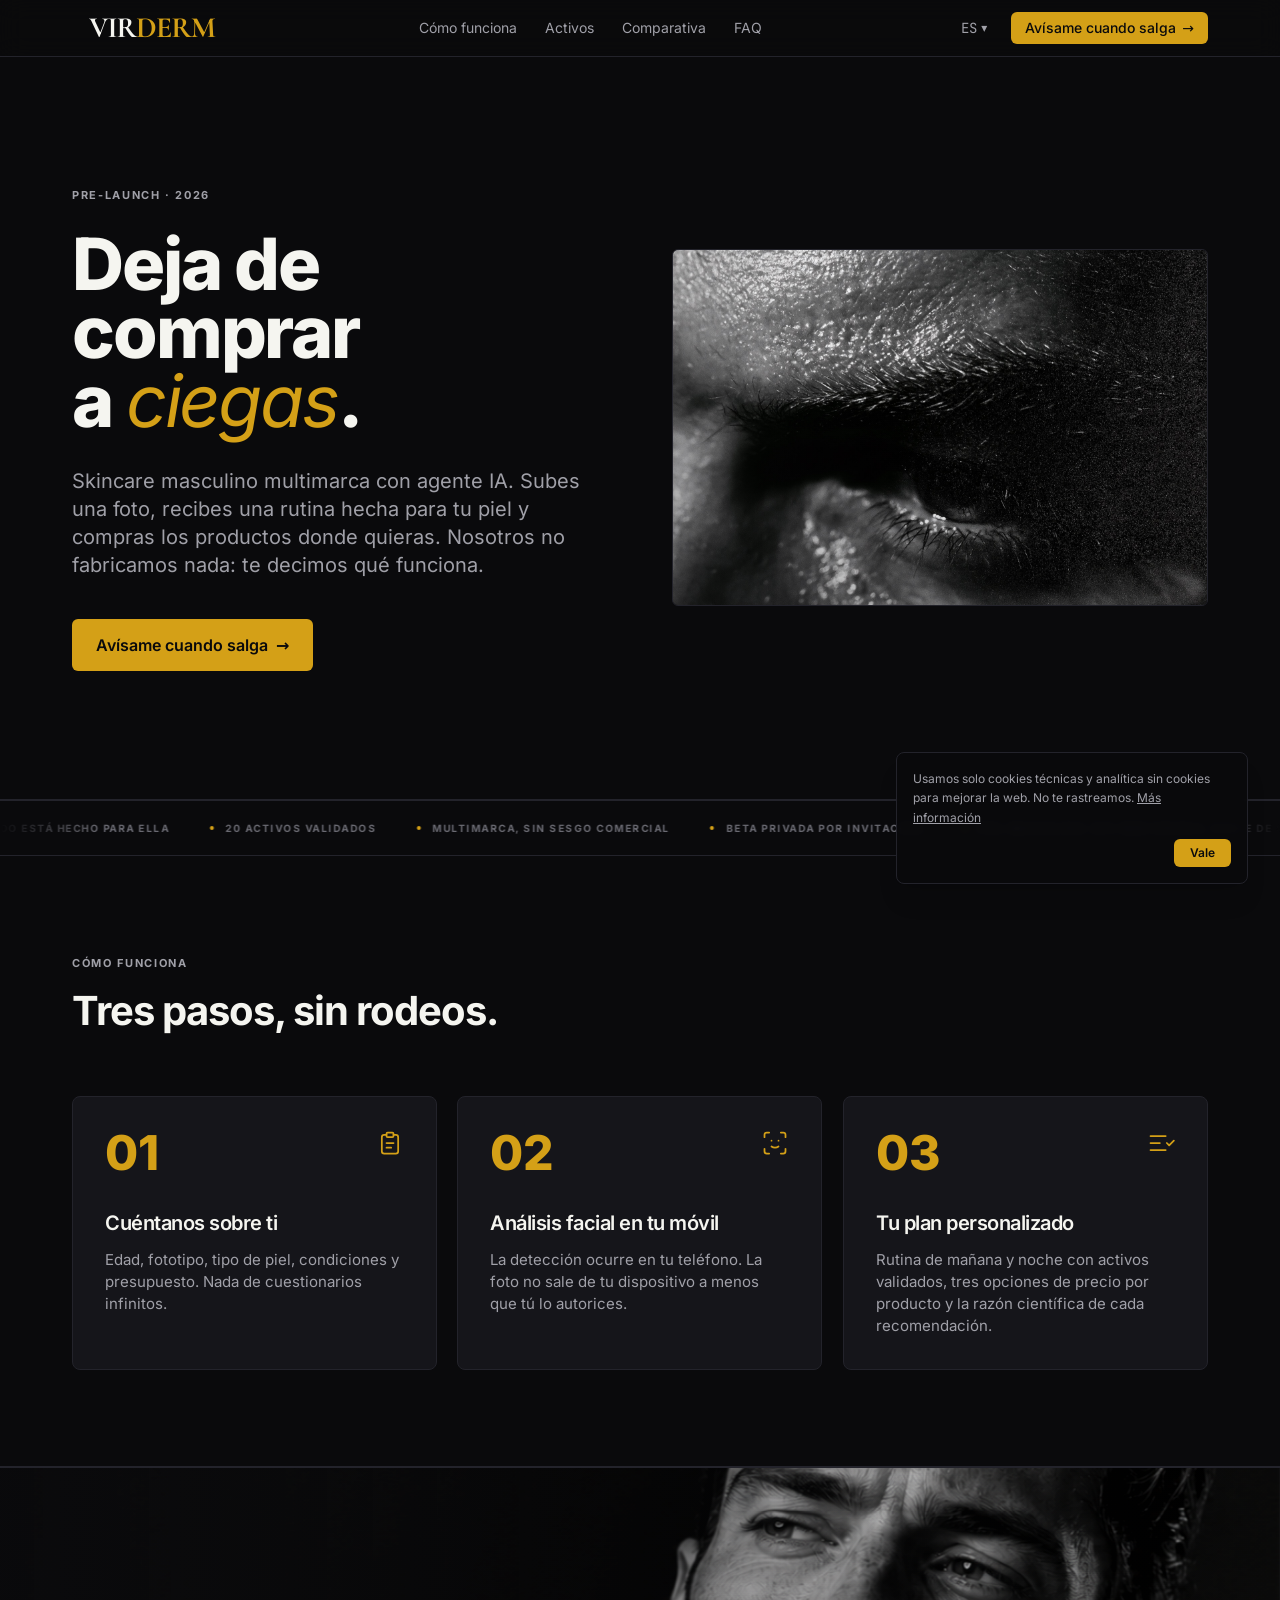
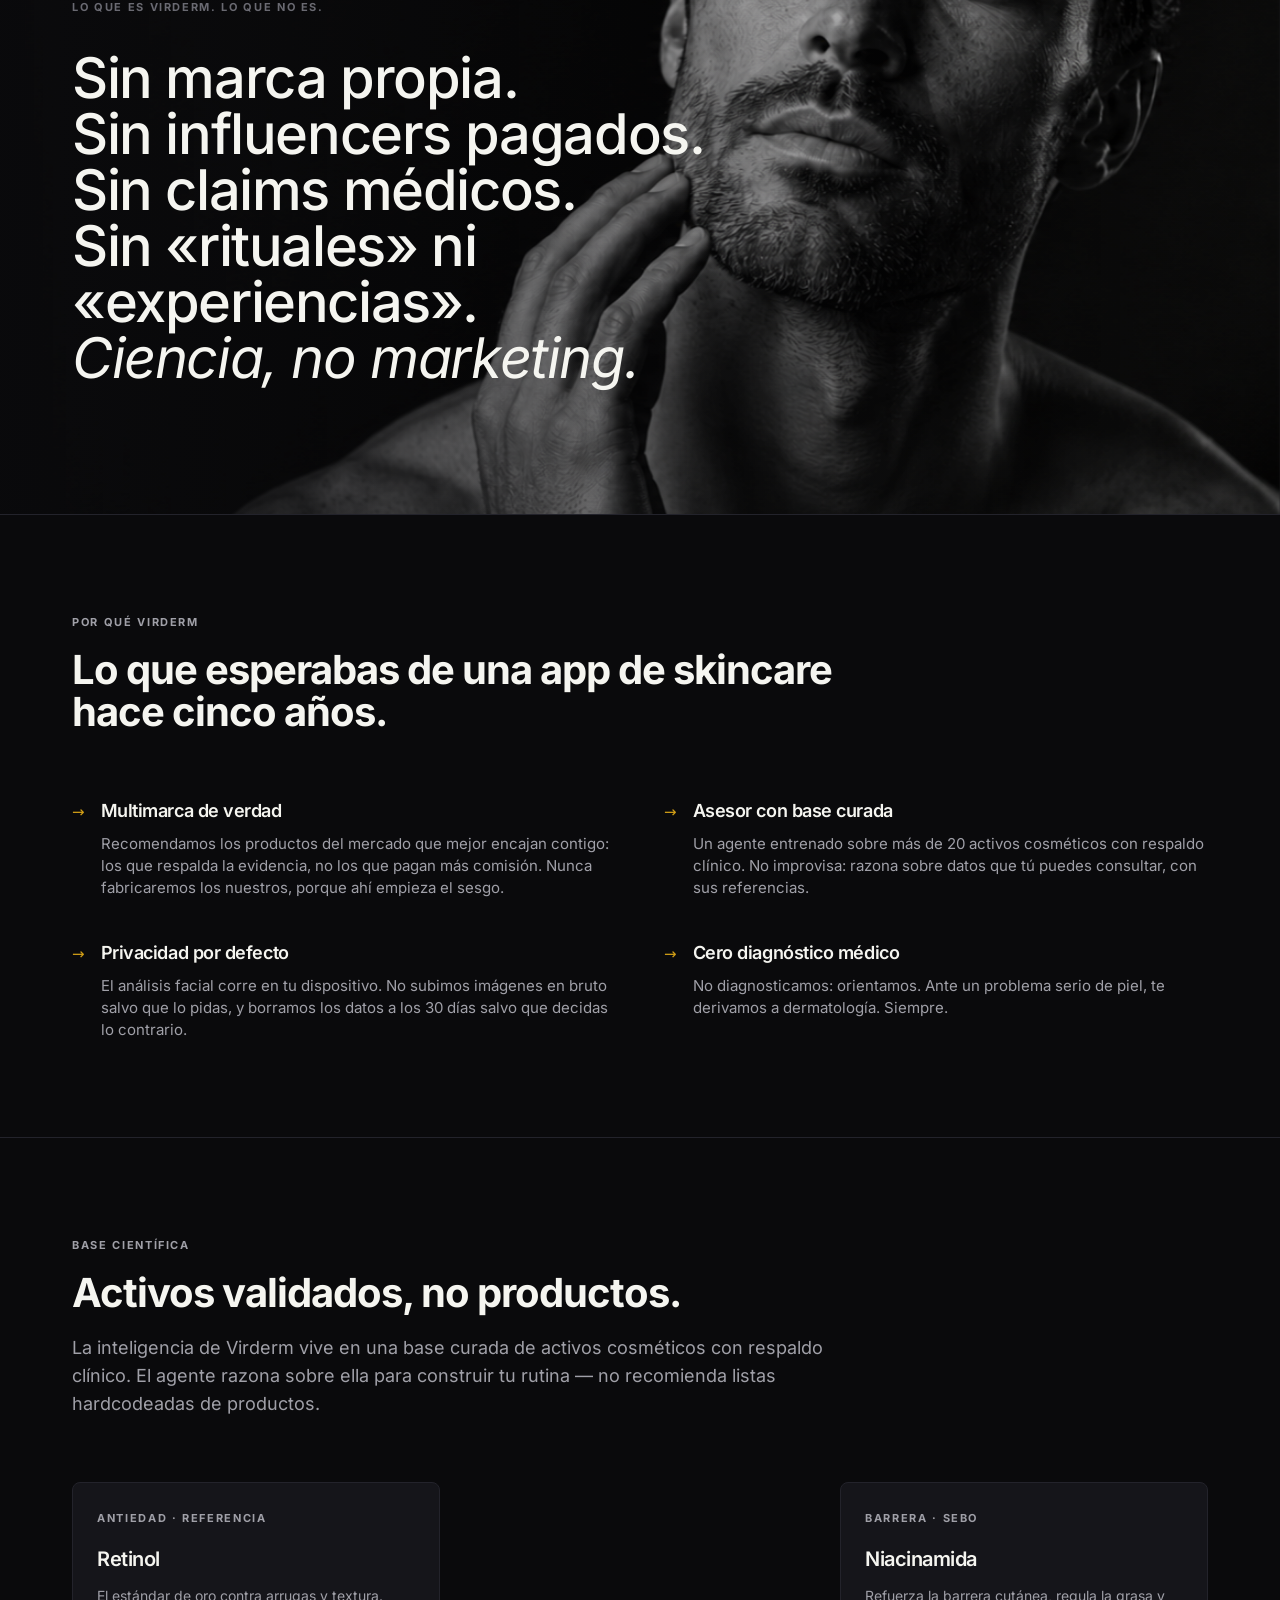
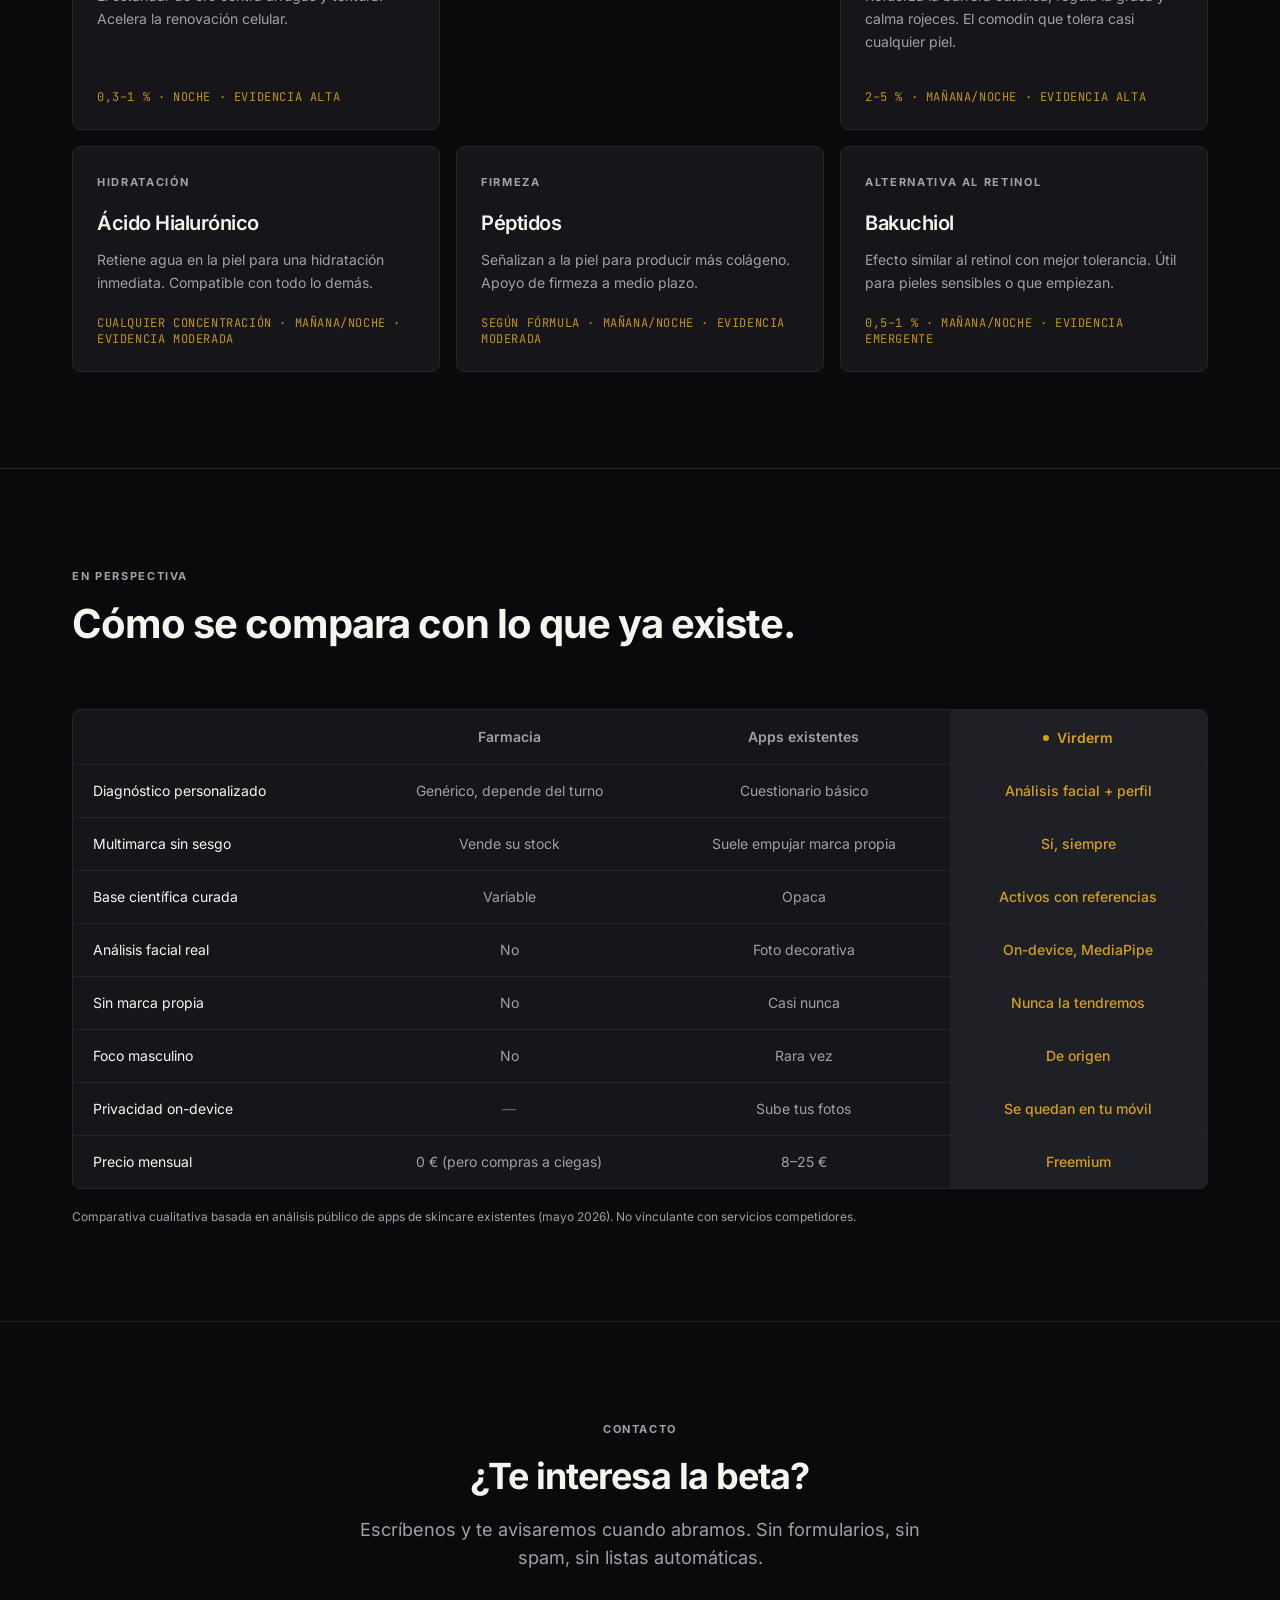
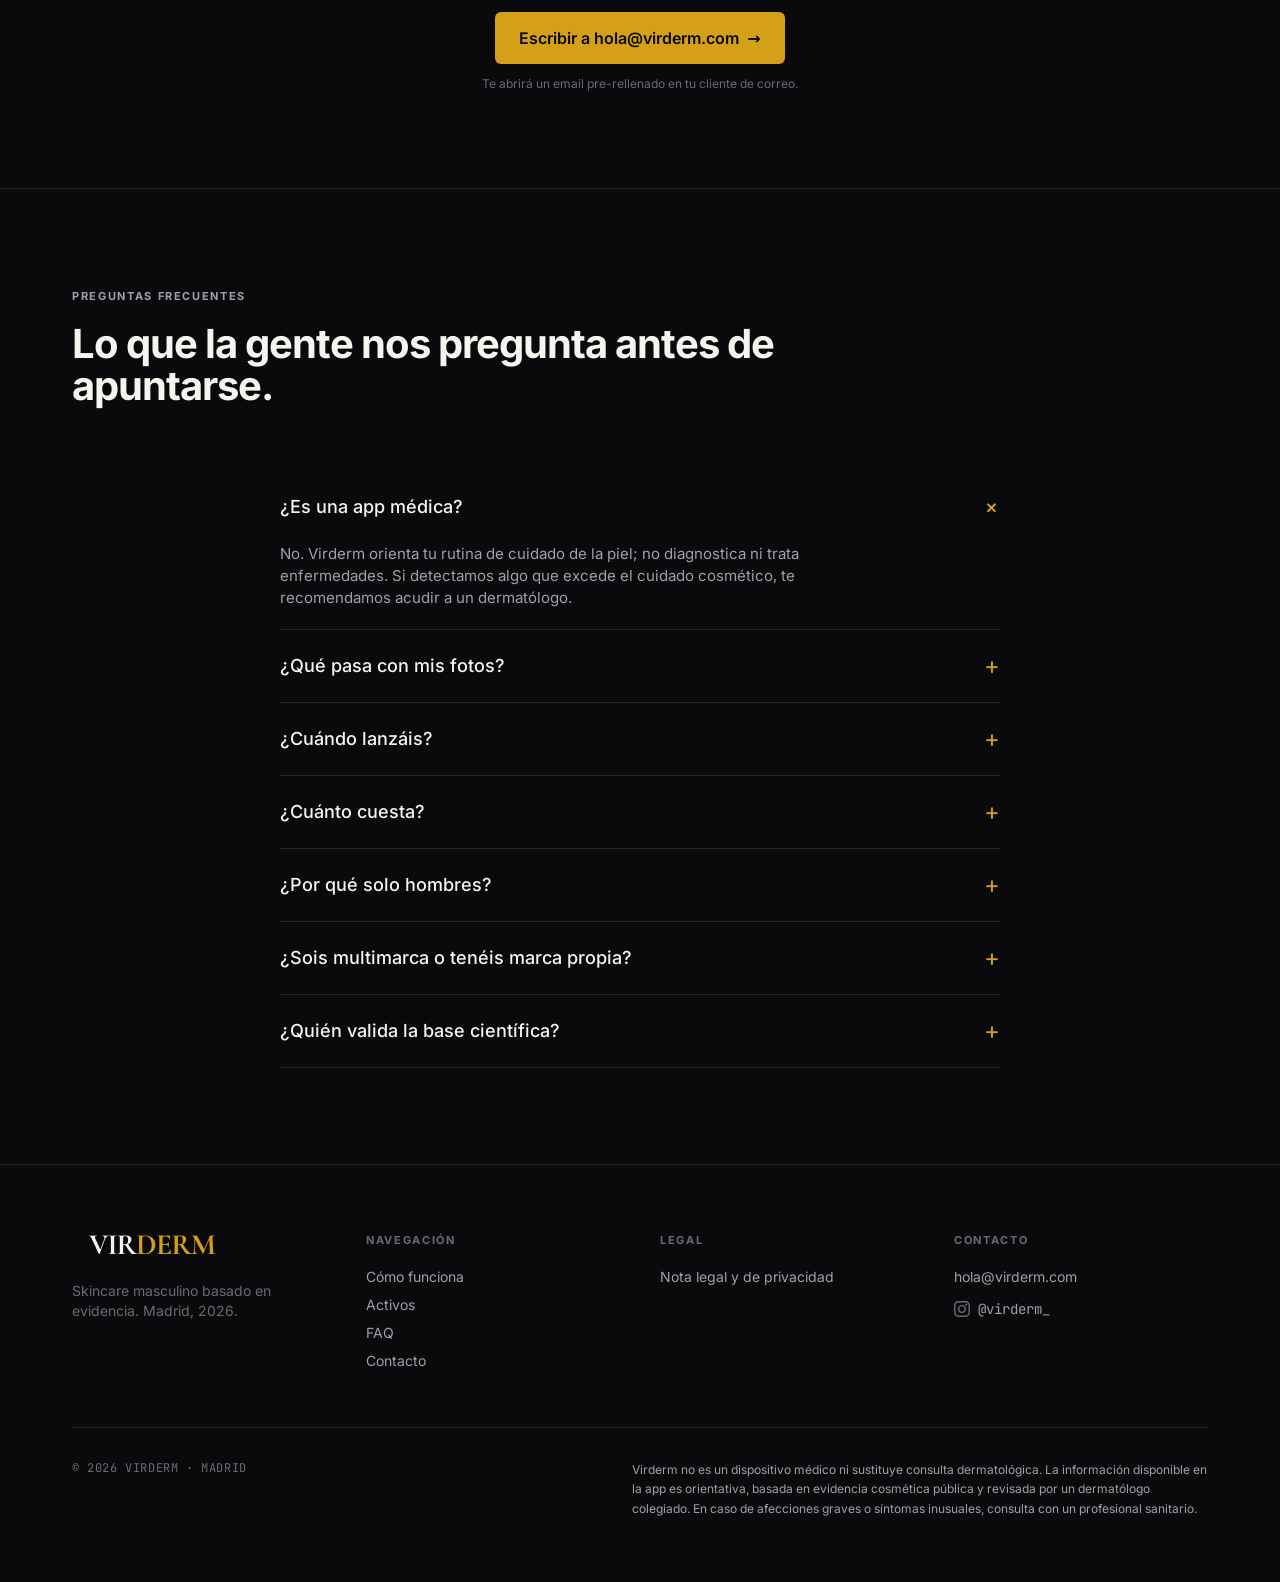
==== commit 4bcc2e49: "feat(landing): panel sofisticado (Chart.js, línea temporal, dona orígenes, países, funnel)" ====
--- a/index.html
+++ b/index.html
@@ -3,7 +3,7 @@
           opacity: 1 !important;
           transform: none !important;
         }
-      </style></noscript><link rel="stylesheet" href="/_astro/index.u9Fvwbzj.css">
+      </style></noscript><link rel="stylesheet" href="/_astro/index.CyBAmR6g.css">
 <style>details[data-astro-cid-ltpqzwiw]>summary[data-astro-cid-ltpqzwiw]::-webkit-details-marker{display:none}details[data-astro-cid-ltpqzwiw]>summary[data-astro-cid-ltpqzwiw]::marker{display:none}
 .manifesto-bg[data-astro-cid-5lwsku7t]{background-image:url(/manifiesto-bg.png);background-size:cover;background-position:center right;background-repeat:no-repeat;transform-origin:60% 50%;animation:manifesto-kenburns 42s ease-in-out infinite alternate}@keyframes manifesto-kenburns{0%{transform:scale(1.08) translate(0)}to{transform:scale(1.18) translate(-2%,-2%)}}@media(prefers-reduced-motion:reduce){.manifesto-bg[data-astro-cid-5lwsku7t]{animation:none;transform:scale(1.08)}}details[data-astro-cid-z6gx6xcw]>summary[data-astro-cid-z6gx6xcw]::-webkit-details-marker{display:none}details[data-astro-cid-z6gx6xcw]>summary[data-astro-cid-z6gx6xcw]{list-style:none}
 </style></head> <body>  <div id="scroll-progress" aria-hidden="true" class="fixed inset-x-0 top-0 z-50 h-[2px] bg-transparent pointer-events-none"> <div id="scroll-progress-bar" class="h-full bg-accent transition-[width] duration-75 ease-out" style="width: 0%;"></div> </div> <script type="module">const n=document.getElementById("scroll-progress-bar");if(n){const e=()=>{const t=document.documentElement,o=t.scrollTop,s=t.scrollHeight-t.clientHeight,c=s>0?o/s*100:0;n.style.width=`${c}%`};e(),window.addEventListener("scroll",e,{passive:!0}),window.addEventListener("resize",e,{passive:!0})}</script> <header class="fixed inset-x-0 top-0 z-40 backdrop-blur-md bg-bg-primary/70 border-b border-border-subtle"> <div class="container-page flex h-14 items-center justify-between"> <a href="/#top" class="flex items-center" aria-label="Virderm — inicio"> <svg xmlns="http://www.w3.org/2000/svg" viewBox="0 0 500 100" role="img" aria-label="Virderm" class="h-7 w-auto md:h-8" preserveAspectRatio="xMidYMid meet"> <text x="250" y="78" font-family="'Cormorant Garamond', 'GT Sectra', 'Bodoni 72', Didot, 'Bodoni MT', 'Times New Roman', serif" font-size="92" font-weight="700" letter-spacing="-3" text-anchor="middle" style="text-rendering: geometricPrecision;"> <tspan fill="#f5f5f0">VIR</tspan><tspan fill="#d4a017">DERM</tspan> </text> </svg> </a> <nav class="hidden md:flex items-center gap-7 text-sm text-text-secondary"> <a href="#como-funciona" class="hover:text-text-primary transition-colors"> Cómo funciona </a><a href="#activos" class="hover:text-text-primary transition-colors"> Activos </a><a href="#comparativa" class="hover:text-text-primary transition-colors"> Comparativa </a><a href="#faq" class="hover:text-text-primary transition-colors"> FAQ </a> </nav> <div class="flex items-center gap-2 md:gap-3"> <details class="relative" data-astro-cid-ltpqzwiw> <summary class="flex min-h-[40px] cursor-pointer items-center gap-1 list-none rounded-md px-3 py-2 text-sm text-text-secondary transition-colors hover:text-text-primary" aria-label="Idioma" data-astro-cid-ltpqzwiw> <span class="font-mono" data-astro-cid-ltpqzwiw>ES</span> <span aria-hidden="true" class="text-xs" data-astro-cid-ltpqzwiw>▾</span> </summary> <div class="absolute right-0 z-50 mt-2 min-w-[150px] overflow-hidden rounded-md border border-border-subtle bg-bg-secondary py-1 shadow-lg" data-astro-cid-ltpqzwiw> <a href="/" hreflang="es" class="block px-3 py-1.5 text-sm transition-colors hover:bg-bg-tertiary text-accent font-medium" data-astro-cid-ltpqzwiw> Español </a><a href="/en/" hreflang="en" class="block px-3 py-1.5 text-sm transition-colors hover:bg-bg-tertiary text-text-secondary hover:text-text-primary" data-astro-cid-ltpqzwiw> English </a><a href="/fr/" hreflang="fr" class="block px-3 py-1.5 text-sm transition-colors hover:bg-bg-tertiary text-text-secondary hover:text-text-primary" data-astro-cid-ltpqzwiw> Français </a><a href="/it/" hreflang="it" class="block px-3 py-1.5 text-sm transition-colors hover:bg-bg-tertiary text-text-secondary hover:text-text-primary" data-astro-cid-ltpqzwiw> Italiano </a> </div> </details>  <a href="mailto:hola@virderm.com?subject=Quiero%20saber%20m%C3%A1s%20de%20la%20beta%20de%20Virderm&#38;body=Hola%2C%0A%0AMe%20interesa%20probar%20Virderm%20cuando%20lanc%C3%A9is.%20%C2%BFMe%20podr%C3%ADais%20avisar%3F%0A%0A(Opcional%3A%20cu%C3%A9ntame%20brevemente%20por%20qu%C3%A9%20te%20interesa%20o%20qu%C3%A9%20necesitas%20resolver)%0A%0AGracias!" class="inline-flex items-center gap-1.5 whitespace-nowrap rounded-md bg-accent px-3 py-1.5 text-sm font-medium text-text-inverse transition-all duration-150 hover:bg-accent-hover hover:scale-[1.02] md:px-3.5"> <span class="md:hidden">Avísame</span> <span class="hidden md:inline">Avísame cuando salga</span> <span aria-hidden="true">→</span> </a> </div> </div> </header> <main class="min-h-screen bg-bg-primary text-text-primary"> <section id="top" class="relative isolate border-b border-border-subtle overflow-hidden pt-14"> <div class="container-page relative"> <div class="grid items-center gap-10 py-12 md:grid-cols-2 md:gap-12 md:py-24 lg:py-32 lg:gap-16"> <div class="order-1 md:order-2 relative"> <div class="relative overflow-hidden rounded-md border border-border-subtle"> <img src="/hero-face.jpg" alt="Primer plano editorial de piel masculina en blanco y negro" width="1600" height="1066" loading="eager" decoding="async" class="block h-auto w-full"> <div aria-hidden="true" class="pointer-events-none absolute inset-0 bg-gradient-to-tr from-bg-primary/40 via-transparent to-transparent"></div> </div> </div> <div class="order-2 md:order-1 max-w-xl"> <p class="eyebrow reveal" style="animation-delay: 0ms;">Pre-launch · 2026</p> <h1 class="reveal mt-6 text-[2.5rem] leading-[1] font-extrabold tracking-[-0.03em] sm:text-5xl md:text-[3.75rem] md:leading-[0.95] lg:text-[4.5rem]" style="animation-delay: 120ms;">Deja de comprar<br />a <span class="italic text-accent font-medium">ciegas</span>.</h1> <p class="reveal mt-6 text-base leading-relaxed text-text-secondary md:mt-8 md:text-lg lg:text-xl" style="animation-delay: 260ms;"> Skincare masculino multimarca con agente IA. Subes una foto, recibes una rutina hecha para tu piel y compras los productos donde quieras. Nosotros no fabricamos nada: te decimos qué funciona. </p> <div class="reveal mt-8 md:mt-10" style="animation-delay: 400ms;"> <a href="mailto:hola@virderm.com?subject=Quiero%20saber%20m%C3%A1s%20de%20la%20beta%20de%20Virderm&#38;body=Hola%2C%0A%0AMe%20interesa%20probar%20Virderm%20cuando%20lanc%C3%A9is.%20%C2%BFMe%20podr%C3%ADais%20avisar%3F%0A%0A(Opcional%3A%20cu%C3%A9ntame%20brevemente%20por%20qu%C3%A9%20te%20interesa%20o%20qu%C3%A9%20necesitas%20resolver)%0A%0AGracias!" class="btn-primary group text-base px-6 py-3.5"> Avísame cuando salga <span aria-hidden="true" class="transition-transform group-hover:translate-x-0.5">→</span> </a> </div> </div> </div> </div> </section> <section aria-label="Indicadores de confianza" class="border-y border-border-subtle bg-bg-primary"> <div class="marquee-mask overflow-hidden py-4"> <div id="trust-marquee" class="flex w-max items-center gap-10 whitespace-nowrap will-change-transform" aria-hidden="true">  <span data-key="0-0" class="micro flex shrink-0 items-center gap-3 text-text-tertiary"> <span class="h-1 w-1 rounded-full bg-accent"></span> Piel masculina: 25% más gruesa, doble de sebo </span><span data-key="0-1" class="micro flex shrink-0 items-center gap-3 text-text-tertiary"> <span class="h-1 w-1 rounded-full bg-accent"></span> Casi nada del mercado está hecho para ella </span><span data-key="0-2" class="micro flex shrink-0 items-center gap-3 text-text-tertiary"> <span class="h-1 w-1 rounded-full bg-accent"></span> 20 activos validados </span><span data-key="0-3" class="micro flex shrink-0 items-center gap-3 text-text-tertiary"> <span class="h-1 w-1 rounded-full bg-accent"></span> Multimarca, sin sesgo comercial </span><span data-key="0-4" class="micro flex shrink-0 items-center gap-3 text-text-tertiary"> <span class="h-1 w-1 rounded-full bg-accent"></span> Beta privada por invitación </span><span data-key="1-0" class="micro flex shrink-0 items-center gap-3 text-text-tertiary"> <span class="h-1 w-1 rounded-full bg-accent"></span> Piel masculina: 25% más gruesa, doble de sebo </span><span data-key="1-1" class="micro flex shrink-0 items-center gap-3 text-text-tertiary"> <span class="h-1 w-1 rounded-full bg-accent"></span> Casi nada del mercado está hecho para ella </span><span data-key="1-2" class="micro flex shrink-0 items-center gap-3 text-text-tertiary"> <span class="h-1 w-1 rounded-full bg-accent"></span> 20 activos validados </span><span data-key="1-3" class="micro flex shrink-0 items-center gap-3 text-text-tertiary"> <span class="h-1 w-1 rounded-full bg-accent"></span> Multimarca, sin sesgo comercial </span><span data-key="1-4" class="micro flex shrink-0 items-center gap-3 text-text-tertiary"> <span class="h-1 w-1 rounded-full bg-accent"></span> Beta privada por invitación </span><span data-key="2-0" class="micro flex shrink-0 items-center gap-3 text-text-tertiary"> <span class="h-1 w-1 rounded-full bg-accent"></span> Piel masculina: 25% más gruesa, doble de sebo </span><span data-key="2-1" class="micro flex shrink-0 items-center gap-3 text-text-tertiary"> <span class="h-1 w-1 rounded-full bg-accent"></span> Casi nada del mercado está hecho para ella </span><span data-key="2-2" class="micro flex shrink-0 items-center gap-3 text-text-tertiary"> <span class="h-1 w-1 rounded-full bg-accent"></span> 20 activos validados </span><span data-key="2-3" class="micro flex shrink-0 items-center gap-3 text-text-tertiary"> <span class="h-1 w-1 rounded-full bg-accent"></span> Multimarca, sin sesgo comercial </span><span data-key="2-4" class="micro flex shrink-0 items-center gap-3 text-text-tertiary"> <span class="h-1 w-1 rounded-full bg-accent"></span> Beta privada por invitación </span> </div> </div>  <ul class="sr-only"> <li>Piel masculina: 25% más gruesa, doble de sebo</li><li>Casi nada del mercado está hecho para ella</li><li>20 activos validados</li><li>Multimarca, sin sesgo comercial</li><li>Beta privada por invitación</li> </ul> </section> <script type="module">const s=document.getElementById("trust-marquee"),l=typeof matchMedia=="function"&&matchMedia("(prefers-reduced-motion: reduce)").matches;if(s&&!l){let e=0,n=0,i=typeof window<"u"?window.scrollY:0,t=0;const c=()=>{t=s.scrollWidth/3};c(),window.addEventListener("resize",c,{passive:!0}),typeof document<"u"&&document.fonts&&document.fonts.ready&&document.fonts.ready.then(c).catch(()=>{}),window.addEventListener("scroll",()=>{const o=window.scrollY,a=o-i;i=o,n+=a*.6},{passive:!0});const r=.5,d=()=>{const o=r+n*.05;e-=o,t>0&&(e<=-t&&(e+=t),e>0&&(e-=t)),s.style.transform=`translate3d(${e}px, 0, 0)`,n*=.92,requestAnimationFrame(d)};requestAnimationFrame(d)}</script> <section id="como-funciona" class="border-b border-border-subtle py-16 md:py-24"> <div class="container-page"> <header data-reveal class="max-w-3xl"> <p class="eyebrow">Cómo funciona</p> <h2 class="mt-4 text-3xl font-bold tracking-tight md:text-4xl lg:text-[2.5rem] lg:leading-[1.05]"> Tres pasos, sin rodeos. </h2> </header> <div class="mt-14 grid gap-6 md:mt-16 md:grid-cols-3 md:gap-5"> <article data-reveal data-reveal-index="0" class="group flex flex-col rounded-lg border border-border-subtle bg-bg-secondary p-8 transition-[border-color,transform] duration-200 hover:-translate-y-0.5 hover:border-accent/40"> <div class="flex items-start justify-between gap-4"> <span class="font-sans text-5xl font-extrabold leading-none text-accent">01</span> <span class="text-accent" aria-hidden="true"> <svg viewBox="0 0 24 24" width="28" height="28" fill="none" stroke="currentColor" stroke-width="1.5" stroke-linecap="round" stroke-linejoin="round"> <path d="M9 5H7a2 2 0 0 0-2 2v12a2 2 0 0 0 2 2h10a2 2 0 0 0 2-2V7a2 2 0 0 0-2-2h-2"></path> <rect x="9" y="3" width="6" height="4" rx="1"></rect> <path d="M9 12h6"></path> <path d="M9 16h4"></path> </svg>   </span> </div> <h3 class="mt-8 text-xl font-semibold tracking-tight">Cuéntanos sobre ti</h3> <p class="mt-3 text-text-secondary">Edad, fototipo, tipo de piel, condiciones y presupuesto. Nada de cuestionarios infinitos.</p> </article><article data-reveal data-reveal-index="1" class="group flex flex-col rounded-lg border border-border-subtle bg-bg-secondary p-8 transition-[border-color,transform] duration-200 hover:-translate-y-0.5 hover:border-accent/40"> <div class="flex items-start justify-between gap-4"> <span class="font-sans text-5xl font-extrabold leading-none text-accent">02</span> <span class="text-accent" aria-hidden="true">  <svg viewBox="0 0 24 24" width="28" height="28" fill="none" stroke="currentColor" stroke-width="1.5" stroke-linecap="round" stroke-linejoin="round"> <path d="M3 7V5a2 2 0 0 1 2-2h2"></path> <path d="M17 3h2a2 2 0 0 1 2 2v2"></path> <path d="M21 17v2a2 2 0 0 1-2 2h-2"></path> <path d="M7 21H5a2 2 0 0 1-2-2v-2"></path> <path d="M9 10h.01"></path> <path d="M15 10h.01"></path> <path d="M9 15c.85.63 1.885 1 3 1s2.15-.37 3-1"></path> </svg>  </span> </div> <h3 class="mt-8 text-xl font-semibold tracking-tight">Análisis facial en tu móvil</h3> <p class="mt-3 text-text-secondary">La detección ocurre en tu teléfono. La foto no sale de tu dispositivo a menos que tú lo autorices.</p> </article><article data-reveal data-reveal-index="2" class="group flex flex-col rounded-lg border border-border-subtle bg-bg-secondary p-8 transition-[border-color,transform] duration-200 hover:-translate-y-0.5 hover:border-accent/40"> <div class="flex items-start justify-between gap-4"> <span class="font-sans text-5xl font-extrabold leading-none text-accent">03</span> <span class="text-accent" aria-hidden="true">   <svg viewBox="0 0 24 24" width="28" height="28" fill="none" stroke="currentColor" stroke-width="1.5" stroke-linecap="round" stroke-linejoin="round"> <path d="M11 12H3"></path> <path d="M16 6H3"></path> <path d="M16 18H3"></path> <path d="m17 12 2 2 4-4"></path> </svg> </span> </div> <h3 class="mt-8 text-xl font-semibold tracking-tight">Tu plan personalizado</h3> <p class="mt-3 text-text-secondary">Rutina de mañana y noche con activos validados, tres opciones de precio por producto y la razón científica de cada recomendación.</p> </article> </div> </div> </section> <section aria-labelledby="manifiesto-title" class="relative isolate overflow-hidden border-y border-border-subtle bg-bg-tertiary" data-astro-cid-5lwsku7t>  <div id="manifesto-parallax" aria-hidden="true" class="absolute inset-x-0 -inset-y-[20%] -z-20 will-change-transform" data-astro-cid-5lwsku7t>  <div class="manifesto-bg absolute inset-0" data-astro-cid-5lwsku7t></div> </div>  <div aria-hidden="true" class="absolute inset-0 -z-10 bg-gradient-to-b from-bg-primary/85 via-bg-primary/55 to-bg-primary/35 md:bg-gradient-to-r md:from-bg-primary/95 md:via-bg-primary/40 md:to-transparent" data-astro-cid-5lwsku7t></div> <div class="container-page relative py-24 md:py-32" data-astro-cid-5lwsku7t> <div class="max-w-md md:max-w-xl lg:max-w-2xl" data-astro-cid-5lwsku7t> <p class="eyebrow text-text-tertiary" data-astro-cid-5lwsku7t>Lo que es Virderm. Lo que no es.</p> <h2 id="manifiesto-title" class="mt-8 text-3xl font-medium leading-[1.15] tracking-tight md:text-5xl lg:text-[3.5rem]" data-astro-cid-5lwsku7t> <span class="reveal block" style="animation-delay: 0ms;" data-astro-cid-5lwsku7t> <span class="text-text-primary" data-astro-cid-5lwsku7t>Sin marca propia.</span> </span><span class="reveal block" style="animation-delay: 140ms;" data-astro-cid-5lwsku7t> <span class="text-text-primary" data-astro-cid-5lwsku7t>Sin influencers pagados.</span> </span><span class="reveal block" style="animation-delay: 280ms;" data-astro-cid-5lwsku7t> <span class="text-text-primary" data-astro-cid-5lwsku7t>Sin claims médicos.</span> </span><span class="reveal block" style="animation-delay: 420ms;" data-astro-cid-5lwsku7t> <span class="text-text-primary" data-astro-cid-5lwsku7t>Sin «rituales» ni «experiencias».</span> </span><span class="reveal block" style="animation-delay: 560ms;" data-astro-cid-5lwsku7t> <span class="italic font-normal text-text-primary" data-astro-cid-5lwsku7t>Ciencia, no marketing.</span> </span> </h2> </div> </div> </section>  <script type="module">const n=document.getElementById("manifesto-parallax"),c=typeof matchMedia=="function"&&matchMedia("(prefers-reduced-motion: reduce)").matches;if(n&&!c){let e=!1;const o=()=>{e=!1;const r=n.getBoundingClientRect(),t=window.innerHeight||0;if(t===0)return;const i=(r.top+r.height/2-t/2)/t,a=-Math.max(-1.5,Math.min(1.5,i))*80;n.style.transform=`translate3d(0, ${a}px, 0)`},s=()=>{e||(e=!0,requestAnimationFrame(o))};window.addEventListener("scroll",s,{passive:!0}),window.addEventListener("resize",s,{passive:!0}),o()}</script> <section id="por-que" class="border-b border-border-subtle py-16 md:py-24"> <div class="container-page"> <header data-reveal class="max-w-3xl"> <p class="eyebrow">Por qué Virderm</p> <h2 class="mt-4 text-3xl font-bold tracking-tight md:text-4xl lg:text-[2.5rem] lg:leading-[1.05]"> Lo que esperabas de una app de skincare hace cinco años. </h2> </header> <div class="mt-14 grid gap-x-12 gap-y-10 md:mt-16 md:grid-cols-2"> <div class="flex gap-4"> <span aria-hidden="true" class="mt-1 text-accent">
--- a/_astro/index.CyBAmR6g.css
+++ b/_astro/index.CyBAmR6g.css
@@ -0,0 +1 @@
+@font-face{font-family:Inter;font-style:normal;font-display:swap;font-weight:400;src:url(/_astro/inter-cyrillic-ext-400-normal.BQZuk6qB.woff2) format("woff2"),url(/_astro/inter-cyrillic-ext-400-normal.DQukG94-.woff) format("woff");unicode-range:U+0460-052F,U+1C80-1C8A,U+20B4,U+2DE0-2DFF,U+A640-A69F,U+FE2E-FE2F}@font-face{font-family:Inter;font-style:normal;font-display:swap;font-weight:400;src:url(/_astro/inter-cyrillic-400-normal.obahsSVq.woff2) format("woff2"),url(/_astro/inter-cyrillic-400-normal.HOLc17fK.woff) format("woff");unicode-range:U+0301,U+0400-045F,U+0490-0491,U+04B0-04B1,U+2116}@font-face{font-family:Inter;font-style:normal;font-display:swap;font-weight:400;src:url(/_astro/inter-greek-ext-400-normal.DGGRlc-M.woff2) format("woff2"),url(/_astro/inter-greek-ext-400-normal.KugGGMne.woff) format("woff");unicode-range:U+1F00-1FFF}@font-face{font-family:Inter;font-style:normal;font-display:swap;font-weight:400;src:url(/_astro/inter-greek-400-normal.B4URO6DV.woff2) format("woff2"),url(/_astro/inter-greek-400-normal.q2sYcFCs.woff) format("woff");unicode-range:U+0370-0377,U+037A-037F,U+0384-038A,U+038C,U+038E-03A1,U+03A3-03FF}@font-face{font-family:Inter;font-style:normal;font-display:swap;font-weight:400;src:url(/_astro/inter-vietnamese-400-normal.DMkecbls.woff2) format("woff2"),url(/_astro/inter-vietnamese-400-normal.Bbgyi5SW.woff) format("woff");unicode-range:U+0102-0103,U+0110-0111,U+0128-0129,U+0168-0169,U+01A0-01A1,U+01AF-01B0,U+0300-0301,U+0303-0304,U+0308-0309,U+0323,U+0329,U+1EA0-1EF9,U+20AB}@font-face{font-family:Inter;font-style:normal;font-display:swap;font-weight:400;src:url(/_astro/inter-latin-ext-400-normal.C1nco2VV.woff2) format("woff2"),url(/_astro/inter-latin-ext-400-normal.77YHD8bZ.woff) format("woff");unicode-range:U+0100-02BA,U+02BD-02C5,U+02C7-02CC,U+02CE-02D7,U+02DD-02FF,U+0304,U+0308,U+0329,U+1D00-1DBF,U+1E00-1E9F,U+1EF2-1EFF,U+2020,U+20A0-20AB,U+20AD-20C0,U+2113,U+2C60-2C7F,U+A720-A7FF}@font-face{font-family:Inter;font-style:normal;font-display:swap;font-weight:400;src:url(/_astro/inter-latin-400-normal.C38fXH4l.woff2) format("woff2"),url(/_astro/inter-latin-400-normal.CyCys3Eg.woff) format("woff");unicode-range:U+0000-00FF,U+0131,U+0152-0153,U+02BB-02BC,U+02C6,U+02DA,U+02DC,U+0304,U+0308,U+0329,U+2000-206F,U+20AC,U+2122,U+2191,U+2193,U+2212,U+2215,U+FEFF,U+FFFD}@font-face{font-family:Inter;font-style:normal;font-display:swap;font-weight:500;src:url(/_astro/inter-cyrillic-ext-500-normal.B0yAr1jD.woff2) format("woff2"),url(/_astro/inter-cyrillic-ext-500-normal.BmqWE9Dz.woff) format("woff");unicode-range:U+0460-052F,U+1C80-1C8A,U+20B4,U+2DE0-2DFF,U+A640-A69F,U+FE2E-FE2F}@font-face{font-family:Inter;font-style:normal;font-display:swap;font-weight:500;src:url(/_astro/inter-cyrillic-500-normal.BasfLYem.woff2) format("woff2"),url(/_astro/inter-cyrillic-500-normal.CxZf_p3X.woff) format("woff");unicode-range:U+0301,U+0400-045F,U+0490-0491,U+04B0-04B1,U+2116}@font-face{font-family:Inter;font-style:normal;font-display:swap;font-weight:500;src:url(/_astro/inter-greek-ext-500-normal.C4iEst2y.woff2) format("woff2"),url(/_astro/inter-greek-ext-500-normal.2j5mBUwD.woff) format("woff");unicode-range:U+1F00-1FFF}@font-face{font-family:Inter;font-style:normal;font-display:swap;font-weight:500;src:url(/_astro/inter-greek-500-normal.BIZE56-Y.woff2) format("woff2"),url(/_astro/inter-greek-500-normal.Xzm54t5V.woff) format("woff");unicode-range:U+0370-0377,U+037A-037F,U+0384-038A,U+038C,U+038E-03A1,U+03A3-03FF}@font-face{font-family:Inter;font-style:normal;font-display:swap;font-weight:500;src:url(/_astro/inter-vietnamese-500-normal.DOriooB6.woff2) format("woff2"),url(/_astro/inter-vietnamese-500-normal.mJboJaSs.woff) format("woff");unicode-range:U+0102-0103,U+0110-0111,U+0128-0129,U+0168-0169,U+01A0-01A1,U+01AF-01B0,U+0300-0301,U+0303-0304,U+0308-0309,U+0323,U+0329,U+1EA0-1EF9,U+20AB}@font-face{font-family:Inter;font-style:normal;font-display:swap;font-weight:500;src:url(/_astro/inter-latin-ext-500-normal.CV4jyFjo.woff2) format("woff2"),url(/_astro/inter-latin-ext-500-normal.BxGbmqWO.woff) format("woff");unicode-range:U+0100-02BA,U+02BD-02C5,U+02C7-02CC,U+02CE-02D7,U+02DD-02FF,U+0304,U+0308,U+0329,U+1D00-1DBF,U+1E00-1E9F,U+1EF2-1EFF,U+2020,U+20A0-20AB,U+20AD-20C0,U+2113,U+2C60-2C7F,U+A720-A7FF}@font-face{font-family:Inter;font-style:normal;font-display:swap;font-weight:500;src:url(/_astro/inter-latin-500-normal.Cerq10X2.woff2) format("woff2"),url(/_astro/inter-latin-500-normal.BL9OpVg8.woff) format("woff");unicode-range:U+0000-00FF,U+0131,U+0152-0153,U+02BB-02BC,U+02C6,U+02DA,U+02DC,U+0304,U+0308,U+0329,U+2000-206F,U+20AC,U+2122,U+2191,U+2193,U+2212,U+2215,U+FEFF,U+FFFD}@font-face{font-family:Inter;font-style:normal;font-display:swap;font-weight:600;src:url(/_astro/inter-cyrillic-ext-600-normal.Dfes3d0z.woff2) format("woff2"),url(/_astro/inter-cyrillic-ext-600-normal.Bcila6Z-.woff) format("woff");unicode-range:U+0460-052F,U+1C80-1C8A,U+20B4,U+2DE0-2DFF,U+A640-A69F,U+FE2E-FE2F}@font-face{font-family:Inter;font-style:normal;font-display:swap;font-weight:600;src:url(/_astro/inter-cyrillic-600-normal.CWCymEST.woff2) format("woff2"),url(/_astro/inter-cyrillic-600-normal.4D_pXhcN.woff) format("woff");unicode-range:U+0301,U+0400-045F,U+0490-0491,U+04B0-04B1,U+2116}@font-face{font-family:Inter;font-style:normal;font-display:swap;font-weight:600;src:url(/_astro/inter-greek-ext-600-normal.DRtmH8MT.woff2) format("woff2"),url(/_astro/inter-greek-ext-600-normal.B8X0CLgF.woff) format("woff");unicode-range:U+1F00-1FFF}@font-face{font-family:Inter;font-style:normal;font-display:swap;font-weight:600;src:url(/_astro/inter-greek-600-normal.plRanbMR.woff2) format("woff2"),url(/_astro/inter-greek-600-normal.BZpKdvQh.woff) format("woff");unicode-range:U+0370-0377,U+037A-037F,U+0384-038A,U+038C,U+038E-03A1,U+03A3-03FF}@font-face{font-family:Inter;font-style:normal;font-display:swap;font-weight:600;src:url(/_astro/inter-vietnamese-600-normal.Cc8MFFhd.woff2) format("woff2"),url(/_astro/inter-vietnamese-600-normal.BuLX-rYi.woff) format("woff");unicode-range:U+0102-0103,U+0110-0111,U+0128-0129,U+0168-0169,U+01A0-01A1,U+01AF-01B0,U+0300-0301,U+0303-0304,U+0308-0309,U+0323,U+0329,U+1EA0-1EF9,U+20AB}@font-face{font-family:Inter;font-style:normal;font-display:swap;font-weight:600;src:url(/_astro/inter-latin-ext-600-normal.D2bJ5OIk.woff2) format("woff2"),url(/_astro/inter-latin-ext-600-normal.CIVaiw4L.woff) format("woff");unicode-range:U+0100-02BA,U+02BD-02C5,U+02C7-02CC,U+02CE-02D7,U+02DD-02FF,U+0304,U+0308,U+0329,U+1D00-1DBF,U+1E00-1E9F,U+1EF2-1EFF,U+2020,U+20A0-20AB,U+20AD-20C0,U+2113,U+2C60-2C7F,U+A720-A7FF}@font-face{font-family:Inter;font-style:normal;font-display:swap;font-weight:600;src:url(/_astro/inter-latin-600-normal.LgqL8muc.woff2) format("woff2"),url(/_astro/inter-latin-600-normal.CiBQ2DWP.woff) format("woff");unicode-range:U+0000-00FF,U+0131,U+0152-0153,U+02BB-02BC,U+02C6,U+02DA,U+02DC,U+0304,U+0308,U+0329,U+2000-206F,U+20AC,U+2122,U+2191,U+2193,U+2212,U+2215,U+FEFF,U+FFFD}@font-face{font-family:Inter;font-style:normal;font-display:swap;font-weight:700;src:url(/_astro/inter-cyrillic-ext-700-normal.BjwYoWNd.woff2) format("woff2"),url(/_astro/inter-cyrillic-ext-700-normal.LO58E6JB.woff) format("woff");unicode-range:U+0460-052F,U+1C80-1C8A,U+20B4,U+2DE0-2DFF,U+A640-A69F,U+FE2E-FE2F}@font-face{font-family:Inter;font-style:normal;font-display:swap;font-weight:700;src:url(/_astro/inter-cyrillic-700-normal.CjBOestx.woff2) format("woff2"),url(/_astro/inter-cyrillic-700-normal.DrXBdSj3.woff) format("woff");unicode-range:U+0301,U+0400-045F,U+0490-0491,U+04B0-04B1,U+2116}@font-face{font-family:Inter;font-style:normal;font-display:swap;font-weight:700;src:url(/_astro/inter-greek-ext-700-normal.qfdV9bQt.woff2) format("woff2"),url(/_astro/inter-greek-ext-700-normal.BoQ6DsYi.woff) format("woff");unicode-range:U+1F00-1FFF}@font-face{font-family:Inter;font-style:normal;font-display:swap;font-weight:700;src:url(/_astro/inter-greek-700-normal.C3JjAnD8.woff2) format("woff2"),url(/_astro/inter-greek-700-normal.BUv2fZ6O.woff) format("woff");unicode-range:U+0370-0377,U+037A-037F,U+0384-038A,U+038C,U+038E-03A1,U+03A3-03FF}@font-face{font-family:Inter;font-style:normal;font-display:swap;font-weight:700;src:url(/_astro/inter-vietnamese-700-normal.DlLaEgI2.woff2) format("woff2"),url(/_astro/inter-vietnamese-700-normal.BZaoP0fm.woff) format("woff");unicode-range:U+0102-0103,U+0110-0111,U+0128-0129,U+0168-0169,U+01A0-01A1,U+01AF-01B0,U+0300-0301,U+0303-0304,U+0308-0309,U+0323,U+0329,U+1EA0-1EF9,U+20AB}@font-face{font-family:Inter;font-style:normal;font-display:swap;font-weight:700;src:url(/_astro/inter-latin-ext-700-normal.Ca8adRJv.woff2) format("woff2"),url(/_astro/inter-latin-ext-700-normal.TidjK2hL.woff) format("woff");unicode-range:U+0100-02BA,U+02BD-02C5,U+02C7-02CC,U+02CE-02D7,U+02DD-02FF,U+0304,U+0308,U+0329,U+1D00-1DBF,U+1E00-1E9F,U+1EF2-1EFF,U+2020,U+20A0-20AB,U+20AD-20C0,U+2113,U+2C60-2C7F,U+A720-A7FF}@font-face{font-family:Inter;font-style:normal;font-display:swap;font-weight:700;src:url(/_astro/inter-latin-700-normal.Yt3aPRUw.woff2) format("woff2"),url(/_astro/inter-latin-700-normal.BLAVimhd.woff) format("woff");unicode-range:U+0000-00FF,U+0131,U+0152-0153,U+02BB-02BC,U+02C6,U+02DA,U+02DC,U+0304,U+0308,U+0329,U+2000-206F,U+20AC,U+2122,U+2191,U+2193,U+2212,U+2215,U+FEFF,U+FFFD}@font-face{font-family:Inter;font-style:normal;font-display:swap;font-weight:800;src:url(/_astro/inter-cyrillic-ext-800-normal.BZOjs1Xv.woff2) format("woff2"),url(/_astro/inter-cyrillic-ext-800-normal.Ca-gJeZY.woff) format("woff");unicode-range:U+0460-052F,U+1C80-1C8A,U+20B4,U+2DE0-2DFF,U+A640-A69F,U+FE2E-FE2F}@font-face{font-family:Inter;font-style:normal;font-display:swap;font-weight:800;src:url(/_astro/inter-cyrillic-800-normal.C7MGvYyJ.woff2) format("woff2"),url(/_astro/inter-cyrillic-800-normal.CCHyn08d.woff) format("woff");unicode-range:U+0301,U+0400-045F,U+0490-0491,U+04B0-04B1,U+2116}@font-face{font-family:Inter;font-style:normal;font-display:swap;font-weight:800;src:url(/_astro/inter-greek-ext-800-normal.B--PVpEC.woff2) format("woff2"),url(/_astro/inter-greek-ext-800-normal.DUe57HfS.woff) format("woff");unicode-range:U+1F00-1FFF}@font-face{font-family:Inter;font-style:normal;font-display:swap;font-weight:800;src:url(/_astro/inter-greek-800-normal.CLIouy3y.woff2) format("woff2"),url(/_astro/inter-greek-800-normal.BU00tryP.woff) format("woff");unicode-range:U+0370-0377,U+037A-037F,U+0384-038A,U+038C,U+038E-03A1,U+03A3-03FF}@font-face{font-family:Inter;font-style:normal;font-display:swap;font-weight:800;src:url(/_astro/inter-vietnamese-800-normal.Cm7tD1pz.woff2) format("woff2"),url(/_astro/inter-vietnamese-800-normal.DDlpr_Ee.woff) format("woff");unicode-range:U+0102-0103,U+0110-0111,U+0128-0129,U+0168-0169,U+01A0-01A1,U+01AF-01B0,U+0300-0301,U+0303-0304,U+0308-0309,U+0323,U+0329,U+1EA0-1EF9,U+20AB}@font-face{font-family:Inter;font-style:normal;font-display:swap;font-weight:800;src:url(/_astro/inter-latin-ext-800-normal.DZJjya6U.woff2) format("woff2"),url(/_astro/inter-latin-ext-800-normal.BOMpwxm3.woff) format("woff");unicode-range:U+0100-02BA,U+02BD-02C5,U+02C7-02CC,U+02CE-02D7,U+02DD-02FF,U+0304,U+0308,U+0329,U+1D00-1DBF,U+1E00-1E9F,U+1EF2-1EFF,U+2020,U+20A0-20AB,U+20AD-20C0,U+2113,U+2C60-2C7F,U+A720-A7FF}@font-face{font-family:Inter;font-style:normal;font-display:swap;font-weight:800;src:url(/_astro/inter-latin-800-normal.BYj_oED-.woff2) format("woff2"),url(/_astro/inter-latin-800-normal.D1mf63XC.woff) format("woff");unicode-range:U+0000-00FF,U+0131,U+0152-0153,U+02BB-02BC,U+02C6,U+02DA,U+02DC,U+0304,U+0308,U+0329,U+2000-206F,U+20AC,U+2122,U+2191,U+2193,U+2212,U+2215,U+FEFF,U+FFFD}@font-face{font-family:Inter;font-style:italic;font-display:swap;font-weight:400;src:url(/_astro/inter-cyrillic-ext-400-italic.CsfrDhJx.woff2) format("woff2"),url(/_astro/inter-cyrillic-ext-400-italic.xTUDxVF8.woff) format("woff");unicode-range:U+0460-052F,U+1C80-1C8A,U+20B4,U+2DE0-2DFF,U+A640-A69F,U+FE2E-FE2F}@font-face{font-family:Inter;font-style:italic;font-display:swap;font-weight:400;src:url(/_astro/inter-cyrillic-400-italic.CIUtULAL.woff2) format("woff2"),url(/_astro/inter-cyrillic-400-italic.DsJ3McxZ.woff) format("woff");unicode-range:U+0301,U+0400-045F,U+0490-0491,U+04B0-04B1,U+2116}@font-face{font-family:Inter;font-style:italic;font-display:swap;font-weight:400;src:url(/_astro/inter-greek-ext-400-italic.DgljI1UR.woff2) format("woff2"),url(/_astro/inter-greek-ext-400-italic.ByZcx49q.woff) format("woff");unicode-range:U+1F00-1FFF}@font-face{font-family:Inter;font-style:italic;font-display:swap;font-weight:400;src:url(/_astro/inter-greek-400-italic.SVIaMW7s.woff2) format("woff2"),url(/_astro/inter-greek-400-italic.C1OpWafJ.woff) format("woff");unicode-range:U+0370-0377,U+037A-037F,U+0384-038A,U+038C,U+038E-03A1,U+03A3-03FF}@font-face{font-family:Inter;font-style:italic;font-display:swap;font-weight:400;src:url(/_astro/inter-vietnamese-400-italic.Ceaj4WUo.woff2) format("woff2"),url(/_astro/inter-vietnamese-400-italic.E-DnQMHp.woff) format("woff");unicode-range:U+0102-0103,U+0110-0111,U+0128-0129,U+0168-0169,U+01A0-01A1,U+01AF-01B0,U+0300-0301,U+0303-0304,U+0308-0309,U+0323,U+0329,U+1EA0-1EF9,U+20AB}@font-face{font-family:Inter;font-style:italic;font-display:swap;font-weight:400;src:url(/_astro/inter-latin-ext-400-italic.CGFCRmTM.woff2) format("woff2"),url(/_astro/inter-latin-ext-400-italic.DpQ6ZOoA.woff) format("woff");unicode-range:U+0100-02BA,U+02BD-02C5,U+02C7-02CC,U+02CE-02D7,U+02DD-02FF,U+0304,U+0308,U+0329,U+1D00-1DBF,U+1E00-1E9F,U+1EF2-1EFF,U+2020,U+20A0-20AB,U+20AD-20C0,U+2113,U+2C60-2C7F,U+A720-A7FF}@font-face{font-family:Inter;font-style:italic;font-display:swap;font-weight:400;src:url(/_astro/inter-latin-400-italic.D1l0FflY.woff2) format("woff2"),url(/_astro/inter-latin-400-italic.BmFrN47l.woff) format("woff");unicode-range:U+0000-00FF,U+0131,U+0152-0153,U+02BB-02BC,U+02C6,U+02DA,U+02DC,U+0304,U+0308,U+0329,U+2000-206F,U+20AC,U+2122,U+2191,U+2193,U+2212,U+2215,U+FEFF,U+FFFD}@font-face{font-family:Cormorant Garamond;font-style:normal;font-display:swap;font-weight:600;src:url(/_astro/cormorant-garamond-cyrillic-ext-600-normal.BMhMHfrj.woff2) format("woff2"),url(/_astro/cormorant-garamond-cyrillic-ext-600-normal.CsIYWmWK.woff) format("woff");unicode-range:U+0460-052F,U+1C80-1C8A,U+20B4,U+2DE0-2DFF,U+A640-A69F,U+FE2E-FE2F}@font-face{font-family:Cormorant Garamond;font-style:normal;font-display:swap;font-weight:600;src:url(/_astro/cormorant-garamond-cyrillic-600-normal.C2atO-64.woff2) format("woff2"),url(/_astro/cormorant-garamond-cyrillic-600-normal.FNmA3REe.woff) format("woff");unicode-range:U+0301,U+0400-045F,U+0490-0491,U+04B0-04B1,U+2116}@font-face{font-family:Cormorant Garamond;font-style:normal;font-display:swap;font-weight:600;src:url(/_astro/cormorant-garamond-vietnamese-600-normal.BoXdMtcr.woff2) format("woff2"),url(/_astro/cormorant-garamond-vietnamese-600-normal.C4HEjEaf.woff) format("woff");unicode-range:U+0102-0103,U+0110-0111,U+0128-0129,U+0168-0169,U+01A0-01A1,U+01AF-01B0,U+0300-0301,U+0303-0304,U+0308-0309,U+0323,U+0329,U+1EA0-1EF9,U+20AB}@font-face{font-family:Cormorant Garamond;font-style:normal;font-display:swap;font-weight:600;src:url(/_astro/cormorant-garamond-latin-ext-600-normal.DaBc-lu7.woff2) format("woff2"),url(/_astro/cormorant-garamond-latin-ext-600-normal.Dk3-quAP.woff) format("woff");unicode-range:U+0100-02BA,U+02BD-02C5,U+02C7-02CC,U+02CE-02D7,U+02DD-02FF,U+0304,U+0308,U+0329,U+1D00-1DBF,U+1E00-1E9F,U+1EF2-1EFF,U+2020,U+20A0-20AB,U+20AD-20C0,U+2113,U+2C60-2C7F,U+A720-A7FF}@font-face{font-family:Cormorant Garamond;font-style:normal;font-display:swap;font-weight:600;src:url(/_astro/cormorant-garamond-latin-600-normal.Co1r35X9.woff2) format("woff2"),url(/_astro/cormorant-garamond-latin-600-normal.2CBVLo0M.woff) format("woff");unicode-range:U+0000-00FF,U+0131,U+0152-0153,U+02BB-02BC,U+02C6,U+02DA,U+02DC,U+0304,U+0308,U+0329,U+2000-206F,U+20AC,U+2122,U+2191,U+2193,U+2212,U+2215,U+FEFF,U+FFFD}@font-face{font-family:Cormorant Garamond;font-style:normal;font-display:swap;font-weight:700;src:url(/_astro/cormorant-garamond-cyrillic-ext-700-normal.Do0rx6yy.woff2) format("woff2"),url(/_astro/cormorant-garamond-cyrillic-ext-700-normal.BaW-xaxb.woff) format("woff");unicode-range:U+0460-052F,U+1C80-1C8A,U+20B4,U+2DE0-2DFF,U+A640-A69F,U+FE2E-FE2F}@font-face{font-family:Cormorant Garamond;font-style:normal;font-display:swap;font-weight:700;src:url(/_astro/cormorant-garamond-cyrillic-700-normal.SLG_-a_c.woff2) format("woff2"),url(/_astro/cormorant-garamond-cyrillic-700-normal.D3uyJ5DH.woff) format("woff");unicode-range:U+0301,U+0400-045F,U+0490-0491,U+04B0-04B1,U+2116}@font-face{font-family:Cormorant Garamond;font-style:normal;font-display:swap;font-weight:700;src:url(/_astro/cormorant-garamond-vietnamese-700-normal.-OtHbi1I.woff2) format("woff2"),url(/_astro/cormorant-garamond-vietnamese-700-normal.GOTdnRS1.woff) format("woff");unicode-range:U+0102-0103,U+0110-0111,U+0128-0129,U+0168-0169,U+01A0-01A1,U+01AF-01B0,U+0300-0301,U+0303-0304,U+0308-0309,U+0323,U+0329,U+1EA0-1EF9,U+20AB}@font-face{font-family:Cormorant Garamond;font-style:normal;font-display:swap;font-weight:700;src:url(/_astro/cormorant-garamond-latin-ext-700-normal.CNjt5vTB.woff2) format("woff2"),url(/_astro/cormorant-garamond-latin-ext-700-normal.qRbaVVD7.woff) format("woff");unicode-range:U+0100-02BA,U+02BD-02C5,U+02C7-02CC,U+02CE-02D7,U+02DD-02FF,U+0304,U+0308,U+0329,U+1D00-1DBF,U+1E00-1E9F,U+1EF2-1EFF,U+2020,U+20A0-20AB,U+20AD-20C0,U+2113,U+2C60-2C7F,U+A720-A7FF}@font-face{font-family:Cormorant Garamond;font-style:normal;font-display:swap;font-weight:700;src:url(/_astro/cormorant-garamond-latin-700-normal.DajfzrDU.woff2) format("woff2"),url(/_astro/cormorant-garamond-latin-700-normal.O25Qpphb.woff) format("woff");unicode-range:U+0000-00FF,U+0131,U+0152-0153,U+02BB-02BC,U+02C6,U+02DA,U+02DC,U+0304,U+0308,U+0329,U+2000-206F,U+20AC,U+2122,U+2191,U+2193,U+2212,U+2215,U+FEFF,U+FFFD}@font-face{font-family:JetBrains Mono;font-style:normal;font-display:swap;font-weight:400;src:url([data-uri]) format("woff2"),url([data-uri]) format("woff");unicode-range:U+0460-052F,U+1C80-1C8A,U+20B4,U+2DE0-2DFF,U+A640-A69F,U+FE2E-FE2F}@font-face{font-family:JetBrains Mono;font-style:normal;font-display:swap;font-weight:400;src:url(/_astro/jetbrains-mono-cyrillic-400-normal.BEIGL1Tu.woff2) format("woff2"),url(/_astro/jetbrains-mono-cyrillic-400-normal.ugxPyKxw.woff) format("woff");unicode-range:U+0301,U+0400-045F,U+0490-0491,U+04B0-04B1,U+2116}@font-face{font-family:JetBrains Mono;font-style:normal;font-display:swap;font-weight:400;src:url(/_astro/jetbrains-mono-greek-400-normal.C190GLew.woff2) format("woff2"),url(/_astro/jetbrains-mono-greek-400-normal.B9oWc5Lo.woff) format("woff");unicode-range:U+0370-0377,U+037A-037F,U+0384-038A,U+038C,U+038E-03A1,U+03A3-03FF}@font-face{font-family:JetBrains Mono;font-style:normal;font-display:swap;font-weight:400;src:url([data-uri]) format("woff2"),url(/_astro/jetbrains-mono-vietnamese-400-normal.CqNFfHCs.woff) format("woff");unicode-range:U+0102-0103,U+0110-0111,U+0128-0129,U+0168-0169,U+01A0-01A1,U+01AF-01B0,U+0300-0301,U+0303-0304,U+0308-0309,U+0323,U+0329,U+1EA0-1EF9,U+20AB}@font-face{font-family:JetBrains Mono;font-style:normal;font-display:swap;font-weight:400;src:url(/_astro/jetbrains-mono-latin-ext-400-normal.Bc8Ftmh3.woff2) format("woff2"),url(/_astro/jetbrains-mono-latin-ext-400-normal.fXTG6kC5.woff) format("woff");unicode-range:U+0100-02BA,U+02BD-02C5,U+02C7-02CC,U+02CE-02D7,U+02DD-02FF,U+0304,U+0308,U+0329,U+1D00-1DBF,U+1E00-1E9F,U+1EF2-1EFF,U+2020,U+20A0-20AB,U+20AD-20C0,U+2113,U+2C60-2C7F,U+A720-A7FF}@font-face{font-family:JetBrains Mono;font-style:normal;font-display:swap;font-weight:400;src:url(/_astro/jetbrains-mono-latin-400-normal.V6pRDFza.woff2) format("woff2"),url(/_astro/jetbrains-mono-latin-400-normal.6-qcROiO.woff) format("woff");unicode-range:U+0000-00FF,U+0131,U+0152-0153,U+02BB-02BC,U+02C6,U+02DA,U+02DC,U+0304,U+0308,U+0329,U+2000-206F,U+20AC,U+2122,U+2191,U+2193,U+2212,U+2215,U+FEFF,U+FFFD}*,:before,:after{--tw-border-spacing-x: 0;--tw-border-spacing-y: 0;--tw-translate-x: 0;--tw-translate-y: 0;--tw-rotate: 0;--tw-skew-x: 0;--tw-skew-y: 0;--tw-scale-x: 1;--tw-scale-y: 1;--tw-pan-x: ;--tw-pan-y: ;--tw-pinch-zoom: ;--tw-scroll-snap-strictness: proximity;--tw-gradient-from-position: ;--tw-gradient-via-position: ;--tw-gradient-to-position: ;--tw-ordinal: ;--tw-slashed-zero: ;--tw-numeric-figure: ;--tw-numeric-spacing: ;--tw-numeric-fraction: ;--tw-ring-inset: ;--tw-ring-offset-width: 0px;--tw-ring-offset-color: #fff;--tw-ring-color: rgb(59 130 246 / .5);--tw-ring-offset-shadow: 0 0 #0000;--tw-ring-shadow: 0 0 #0000;--tw-shadow: 0 0 #0000;--tw-shadow-colored: 0 0 #0000;--tw-blur: ;--tw-brightness: ;--tw-contrast: ;--tw-grayscale: ;--tw-hue-rotate: ;--tw-invert: ;--tw-saturate: ;--tw-sepia: ;--tw-drop-shadow: ;--tw-backdrop-blur: ;--tw-backdrop-brightness: ;--tw-backdrop-contrast: ;--tw-backdrop-grayscale: ;--tw-backdrop-hue-rotate: ;--tw-backdrop-invert: ;--tw-backdrop-opacity: ;--tw-backdrop-saturate: ;--tw-backdrop-sepia: ;--tw-contain-size: ;--tw-contain-layout: ;--tw-contain-paint: ;--tw-contain-style: }::backdrop{--tw-border-spacing-x: 0;--tw-border-spacing-y: 0;--tw-translate-x: 0;--tw-translate-y: 0;--tw-rotate: 0;--tw-skew-x: 0;--tw-skew-y: 0;--tw-scale-x: 1;--tw-scale-y: 1;--tw-pan-x: ;--tw-pan-y: ;--tw-pinch-zoom: ;--tw-scroll-snap-strictness: proximity;--tw-gradient-from-position: ;--tw-gradient-via-position: ;--tw-gradient-to-position: ;--tw-ordinal: ;--tw-slashed-zero: ;--tw-numeric-figure: ;--tw-numeric-spacing: ;--tw-numeric-fraction: ;--tw-ring-inset: ;--tw-ring-offset-width: 0px;--tw-ring-offset-color: #fff;--tw-ring-color: rgb(59 130 246 / .5);--tw-ring-offset-shadow: 0 0 #0000;--tw-ring-shadow: 0 0 #0000;--tw-shadow: 0 0 #0000;--tw-shadow-colored: 0 0 #0000;--tw-blur: ;--tw-brightness: ;--tw-contrast: ;--tw-grayscale: ;--tw-hue-rotate: ;--tw-invert: ;--tw-saturate: ;--tw-sepia: ;--tw-drop-shadow: ;--tw-backdrop-blur: ;--tw-backdrop-brightness: ;--tw-backdrop-contrast: ;--tw-backdrop-grayscale: ;--tw-backdrop-hue-rotate: ;--tw-backdrop-invert: ;--tw-backdrop-opacity: ;--tw-backdrop-saturate: ;--tw-backdrop-sepia: ;--tw-contain-size: ;--tw-contain-layout: ;--tw-contain-paint: ;--tw-contain-style: }*,:before,:after{box-sizing:border-box;border-width:0;border-style:solid;border-color:#e5e7eb}:before,:after{--tw-content: ""}html,:host{line-height:1.5;-webkit-text-size-adjust:100%;-moz-tab-size:4;-o-tab-size:4;tab-size:4;font-family:Inter,ui-sans-serif,system-ui,-apple-system,sans-serif;font-feature-settings:normal;font-variation-settings:normal;-webkit-tap-highlight-color:transparent}body{margin:0;line-height:inherit}hr{height:0;color:inherit;border-top-width:1px}abbr:where([title]){-webkit-text-decoration:underline dotted;text-decoration:underline dotted}h1,h2,h3,h4,h5,h6{font-size:inherit;font-weight:inherit}a{color:inherit;text-decoration:inherit}b,strong{font-weight:bolder}code,kbd,samp,pre{font-family:JetBrains Mono,ui-monospace,monospace;font-feature-settings:normal;font-variation-settings:normal;font-size:1em}small{font-size:80%}sub,sup{font-size:75%;line-height:0;position:relative;vertical-align:baseline}sub{bottom:-.25em}sup{top:-.5em}table{text-indent:0;border-color:inherit;border-collapse:collapse}button,input,optgroup,select,textarea{font-family:inherit;font-feature-settings:inherit;font-variation-settings:inherit;font-size:100%;font-weight:inherit;line-height:inherit;letter-spacing:inherit;color:inherit;margin:0;padding:0}button,select{text-transform:none}button,input:where([type=button]),input:where([type=reset]),input:where([type=submit]){-webkit-appearance:button;background-color:transparent;background-image:none}:-moz-focusring{outline:auto}:-moz-ui-invalid{box-shadow:none}progress{vertical-align:baseline}::-webkit-inner-spin-button,::-webkit-outer-spin-button{height:auto}[type=search]{-webkit-appearance:textfield;outline-offset:-2px}::-webkit-search-decoration{-webkit-appearance:none}::-webkit-file-upload-button{-webkit-appearance:button;font:inherit}summary{display:list-item}blockquote,dl,dd,h1,h2,h3,h4,h5,h6,hr,figure,p,pre{margin:0}fieldset{margin:0;padding:0}legend{padding:0}ol,ul,menu{list-style:none;margin:0;padding:0}dialog{padding:0}textarea{resize:vertical}input::-moz-placeholder,textarea::-moz-placeholder{opacity:1;color:#9ca3af}input::placeholder,textarea::placeholder{opacity:1;color:#9ca3af}button,[role=button]{cursor:pointer}:disabled{cursor:default}img,svg,video,canvas,audio,iframe,embed,object{display:block;vertical-align:middle}img,video{max-width:100%;height:auto}[hidden]:where(:not([hidden=until-found])){display:none}html{-webkit-font-smoothing:antialiased;-moz-osx-font-smoothing:grayscale;text-rendering:optimizeLegibility;color-scheme:dark;scroll-behavior:smooth}body{--tw-bg-opacity: 1;background-color:rgb(10 10 12 / var(--tw-bg-opacity, 1));font-family:Inter,ui-sans-serif,system-ui,-apple-system,sans-serif;font-size:15px;line-height:22px;--tw-text-opacity: 1;color:rgb(245 245 240 / var(--tw-text-opacity, 1));font-feature-settings:"ss01","cv11"}::-moz-selection{background:#d4a017;color:#0a0a0c}::selection{background:#d4a017;color:#0a0a0c}*:focus-visible{outline:2px solid #d4a017;outline-offset:2px;border-radius:2px}.container-page{margin-left:auto;margin-right:auto;width:100%;max-width:1200px;padding-left:1.25rem;padding-right:1.25rem}@media(min-width:768px){.container-page{padding-left:2rem;padding-right:2rem}}.container-content{margin-left:auto;margin-right:auto;width:100%;max-width:720px;padding-left:1.5rem;padding-right:1.5rem}@media(min-width:640px){.container-content{padding-left:2rem;padding-right:2rem}}.btn-primary{display:inline-flex;align-items:center;justify-content:center;gap:.5rem;border-radius:6px;--tw-bg-opacity: 1;background-color:rgb(212 160 23 / var(--tw-bg-opacity, 1));padding:.75rem 1.25rem;font-weight:600;--tw-text-opacity: 1;color:rgb(10 10 12 / var(--tw-text-opacity, 1));transition-property:all;transition-timing-function:cubic-bezier(.4,0,.2,1);transition-duration:.15s}.btn-primary:hover{--tw-scale-x: 1.02;--tw-scale-y: 1.02;transform:translate(var(--tw-translate-x),var(--tw-translate-y)) rotate(var(--tw-rotate)) skew(var(--tw-skew-x)) skewY(var(--tw-skew-y)) scaleX(var(--tw-scale-x)) scaleY(var(--tw-scale-y));--tw-bg-opacity: 1;background-color:rgb(184 127 16 / var(--tw-bg-opacity, 1));--tw-shadow: 0 0 24px rgba(212,160,23,.25);--tw-shadow-colored: 0 0 24px var(--tw-shadow-color);box-shadow:var(--tw-ring-offset-shadow, 0 0 #0000),var(--tw-ring-shadow, 0 0 #0000),var(--tw-shadow)}.btn-primary:focus-visible{outline:2px solid transparent;outline-offset:2px;--tw-ring-offset-shadow: var(--tw-ring-inset) 0 0 0 var(--tw-ring-offset-width) var(--tw-ring-offset-color);--tw-ring-shadow: var(--tw-ring-inset) 0 0 0 calc(2px + var(--tw-ring-offset-width)) var(--tw-ring-color);box-shadow:var(--tw-ring-offset-shadow),var(--tw-ring-shadow),var(--tw-shadow, 0 0 #0000);--tw-ring-opacity: 1;--tw-ring-color: rgb(212 160 23 / var(--tw-ring-opacity, 1));--tw-ring-offset-width: 2px;--tw-ring-offset-color: #0a0a0c}.btn-primary:disabled{cursor:not-allowed;opacity:.5}.btn-primary:hover:disabled{--tw-scale-x: 1;--tw-scale-y: 1;transform:translate(var(--tw-translate-x),var(--tw-translate-y)) rotate(var(--tw-rotate)) skew(var(--tw-skew-x)) skewY(var(--tw-skew-y)) scaleX(var(--tw-scale-x)) scaleY(var(--tw-scale-y));--tw-shadow: 0 0 #0000;--tw-shadow-colored: 0 0 #0000;box-shadow:var(--tw-ring-offset-shadow, 0 0 #0000),var(--tw-ring-shadow, 0 0 #0000),var(--tw-shadow)}.eyebrow{font-size:11px;font-weight:700;text-transform:uppercase;letter-spacing:.15em;--tw-text-opacity: 1;color:rgb(160 160 168 / var(--tw-text-opacity, 1))}.micro{font-size:10px;font-weight:700;text-transform:uppercase;letter-spacing:.15em}.sr-only{position:absolute;width:1px;height:1px;padding:0;margin:-1px;overflow:hidden;clip:rect(0,0,0,0);white-space:nowrap;border-width:0}.pointer-events-none{pointer-events:none}.visible{visibility:visible}.invisible{visibility:hidden}.static{position:static}.fixed{position:fixed}.absolute{position:absolute}.relative{position:relative}.inset-0{inset:0}.-inset-y-\[20\%\]{top:-20%;bottom:-20%}.inset-x-0{left:0;right:0}.bottom-0{bottom:0}.right-0{right:0}.top-0{top:0}.isolate{isolation:isolate}.-z-10{z-index:-10}.-z-20{z-index:-20}.z-40{z-index:40}.z-50{z-index:50}.order-1{order:1}.order-2{order:2}.mx-auto{margin-left:auto;margin-right:auto}.mt-1{margin-top:.25rem}.mt-10{margin-top:2.5rem}.mt-14{margin-top:3.5rem}.mt-16{margin-top:4rem}.mt-2{margin-top:.5rem}.mt-3{margin-top:.75rem}.mt-4{margin-top:1rem}.mt-5{margin-top:1.25rem}.mt-6{margin-top:1.5rem}.mt-8{margin-top:2rem}.block{display:block}.inline-block{display:inline-block}.inline{display:inline}.flex{display:flex}.inline-flex{display:inline-flex}.table{display:table}.grid{display:grid}.hidden{display:none}.h-1{height:.25rem}.h-1\.5{height:.375rem}.h-14{height:3.5rem}.h-4{height:1rem}.h-6{height:1.5rem}.h-7{height:1.75rem}.h-8{height:2rem}.h-\[2px\]{height:2px}.h-auto{height:auto}.h-full{height:100%}.min-h-\[40px\]{min-height:40px}.min-h-screen{min-height:100vh}.w-1{width:.25rem}.w-1\.5{width:.375rem}.w-4{width:1rem}.w-auto{width:auto}.w-full{width:100%}.w-max{width:-moz-max-content;width:max-content}.min-w-\[150px\]{min-width:150px}.min-w-\[640px\]{min-width:640px}.max-w-2xl{max-width:42rem}.max-w-3xl{max-width:48rem}.max-w-md{max-width:28rem}.max-w-prose{max-width:65ch}.max-w-xl{max-width:36rem}.max-w-xs{max-width:20rem}.flex-1{flex:1 1 0%}.shrink-0{flex-shrink:0}.border-collapse{border-collapse:collapse}.transform{transform:translate(var(--tw-translate-x),var(--tw-translate-y)) rotate(var(--tw-rotate)) skew(var(--tw-skew-x)) skewY(var(--tw-skew-y)) scaleX(var(--tw-scale-x)) scaleY(var(--tw-scale-y))}.cursor-pointer{cursor:pointer}.resize{resize:both}.scroll-mt-8{scroll-margin-top:2rem}.list-none{list-style-type:none}.flex-col{flex-direction:column}.flex-wrap{flex-wrap:wrap}.items-start{align-items:flex-start}.items-center{align-items:center}.items-baseline{align-items:baseline}.justify-end{justify-content:flex-end}.justify-center{justify-content:center}.justify-between{justify-content:space-between}.gap-1{gap:.25rem}.gap-1\.5{gap:.375rem}.gap-10{gap:2.5rem}.gap-2{gap:.5rem}.gap-3{gap:.75rem}.gap-4{gap:1rem}.gap-6{gap:1.5rem}.gap-7{gap:1.75rem}.gap-x-12{-moz-column-gap:3rem;column-gap:3rem}.gap-y-10{row-gap:2.5rem}.space-y-10>:not([hidden])~:not([hidden]){--tw-space-y-reverse: 0;margin-top:calc(2.5rem * calc(1 - var(--tw-space-y-reverse)));margin-bottom:calc(2.5rem * var(--tw-space-y-reverse))}.space-y-2>:not([hidden])~:not([hidden]){--tw-space-y-reverse: 0;margin-top:calc(.5rem * calc(1 - var(--tw-space-y-reverse)));margin-bottom:calc(.5rem * var(--tw-space-y-reverse))}.space-y-3>:not([hidden])~:not([hidden]){--tw-space-y-reverse: 0;margin-top:calc(.75rem * calc(1 - var(--tw-space-y-reverse)));margin-bottom:calc(.75rem * var(--tw-space-y-reverse))}.space-y-4>:not([hidden])~:not([hidden]){--tw-space-y-reverse: 0;margin-top:calc(1rem * calc(1 - var(--tw-space-y-reverse)));margin-bottom:calc(1rem * var(--tw-space-y-reverse))}.overflow-hidden{overflow:hidden}.overflow-x-auto{overflow-x:auto}.whitespace-nowrap{white-space:nowrap}.rounded-full{border-radius:9999px}.rounded-lg{border-radius:8px}.rounded-md{border-radius:6px}.border{border-width:1px}.border-y{border-top-width:1px;border-bottom-width:1px}.border-b{border-bottom-width:1px}.border-t{border-top-width:1px}.border-border{--tw-border-opacity: 1;border-color:rgb(42 42 50 / var(--tw-border-opacity, 1))}.border-border-subtle{--tw-border-opacity: 1;border-color:rgb(35 35 43 / var(--tw-border-opacity, 1))}.bg-accent{--tw-bg-opacity: 1;background-color:rgb(212 160 23 / var(--tw-bg-opacity, 1))}.bg-bg-primary{--tw-bg-opacity: 1;background-color:rgb(10 10 12 / var(--tw-bg-opacity, 1))}.bg-bg-primary\/70{background-color:#0a0a0cb3}.bg-bg-primary\/95{background-color:#0a0a0cf2}.bg-bg-secondary{--tw-bg-opacity: 1;background-color:rgb(21 21 26 / var(--tw-bg-opacity, 1))}.bg-bg-tertiary{--tw-bg-opacity: 1;background-color:rgb(31 31 38 / var(--tw-bg-opacity, 1))}.bg-transparent{background-color:transparent}.bg-gradient-to-b{background-image:linear-gradient(to bottom,var(--tw-gradient-stops))}.bg-gradient-to-tr{background-image:linear-gradient(to top right,var(--tw-gradient-stops))}.from-bg-primary\/40{--tw-gradient-from: rgb(10 10 12 / .4) var(--tw-gradient-from-position);--tw-gradient-to: rgb(10 10 12 / 0) var(--tw-gradient-to-position);--tw-gradient-stops: var(--tw-gradient-from), var(--tw-gradient-to)}.from-bg-primary\/85{--tw-gradient-from: rgb(10 10 12 / .85) var(--tw-gradient-from-position);--tw-gradient-to: rgb(10 10 12 / 0) var(--tw-gradient-to-position);--tw-gradient-stops: var(--tw-gradient-from), var(--tw-gradient-to)}.via-bg-primary\/55{--tw-gradient-to: rgb(10 10 12 / 0) var(--tw-gradient-to-position);--tw-gradient-stops: var(--tw-gradient-from), rgb(10 10 12 / .55) var(--tw-gradient-via-position), var(--tw-gradient-to)}.via-transparent{--tw-gradient-to: rgb(0 0 0 / 0) var(--tw-gradient-to-position);--tw-gradient-stops: var(--tw-gradient-from), transparent var(--tw-gradient-via-position), var(--tw-gradient-to)}.to-bg-primary\/35{--tw-gradient-to: rgb(10 10 12 / .35) var(--tw-gradient-to-position)}.to-transparent{--tw-gradient-to: transparent var(--tw-gradient-to-position)}.p-4{padding:1rem}.p-5{padding:1.25rem}.p-6{padding:1.5rem}.p-8{padding:2rem}.px-0{padding-left:0;padding-right:0}.px-3{padding-left:.75rem;padding-right:.75rem}.px-4{padding-left:1rem;padding-right:1rem}.px-5{padding-left:1.25rem;padding-right:1.25rem}.px-6{padding-left:1.5rem;padding-right:1.5rem}.py-1{padding-top:.25rem;padding-bottom:.25rem}.py-1\.5{padding-top:.375rem;padding-bottom:.375rem}.py-12{padding-top:3rem;padding-bottom:3rem}.py-16{padding-top:4rem;padding-bottom:4rem}.py-2{padding-top:.5rem;padding-bottom:.5rem}.py-2\.5{padding-top:.625rem;padding-bottom:.625rem}.py-24{padding-top:6rem;padding-bottom:6rem}.py-3\.5{padding-top:.875rem;padding-bottom:.875rem}.py-4{padding-top:1rem;padding-bottom:1rem}.py-5{padding-top:1.25rem;padding-bottom:1.25rem}.pb-20{padding-bottom:5rem}.pb-4{padding-bottom:1rem}.pb-5{padding-bottom:1.25rem}.pt-14{padding-top:3.5rem}.pt-24{padding-top:6rem}.pt-8{padding-top:2rem}.text-left{text-align:left}.text-center{text-align:center}.text-right{text-align:right}.font-mono{font-family:JetBrains Mono,ui-monospace,monospace}.font-sans{font-family:Inter,ui-sans-serif,system-ui,-apple-system,sans-serif}.text-2xl{font-size:1.5rem;line-height:2rem}.text-3xl{font-size:1.875rem;line-height:2.25rem}.text-5xl{font-size:3rem;line-height:1}.text-\[10px\]{font-size:10px}.text-\[2\.5rem\]{font-size:2.5rem}.text-base{font-size:1rem;line-height:1.5rem}.text-lg{font-size:1.125rem;line-height:1.75rem}.text-sm{font-size:.875rem;line-height:1.25rem}.text-xl{font-size:1.25rem;line-height:1.75rem}.text-xs{font-size:.75rem;line-height:1rem}.font-bold{font-weight:700}.font-extrabold{font-weight:800}.font-medium{font-weight:500}.font-normal{font-weight:400}.font-semibold{font-weight:600}.uppercase{text-transform:uppercase}.italic{font-style:italic}.leading-\[1\.15\]{line-height:1.15}.leading-\[1\],.leading-none{line-height:1}.leading-relaxed{line-height:1.625}.tracking-\[-0\.03em\]{letter-spacing:-.03em}.tracking-\[0\.15em\]{letter-spacing:.15em}.tracking-tight{letter-spacing:-.025em}.tracking-wider{letter-spacing:.05em}.text-accent{--tw-text-opacity: 1;color:rgb(212 160 23 / var(--tw-text-opacity, 1))}.text-accent\/90{color:#d4a017e6}.text-text-inverse{--tw-text-opacity: 1;color:rgb(10 10 12 / var(--tw-text-opacity, 1))}.text-text-primary{--tw-text-opacity: 1;color:rgb(245 245 240 / var(--tw-text-opacity, 1))}.text-text-secondary{--tw-text-opacity: 1;color:rgb(160 160 168 / var(--tw-text-opacity, 1))}.text-text-tertiary{--tw-text-opacity: 1;color:rgb(106 106 114 / var(--tw-text-opacity, 1))}.underline{text-decoration-line:underline}.antialiased{-webkit-font-smoothing:antialiased;-moz-osx-font-smoothing:grayscale}.shadow-lg{--tw-shadow: 0 10px 15px -3px rgb(0 0 0 / .1), 0 4px 6px -4px rgb(0 0 0 / .1);--tw-shadow-colored: 0 10px 15px -3px var(--tw-shadow-color), 0 4px 6px -4px var(--tw-shadow-color);box-shadow:var(--tw-ring-offset-shadow, 0 0 #0000),var(--tw-ring-shadow, 0 0 #0000),var(--tw-shadow)}.shadow-xl{--tw-shadow: 0 20px 25px -5px rgb(0 0 0 / .1), 0 8px 10px -6px rgb(0 0 0 / .1);--tw-shadow-colored: 0 20px 25px -5px var(--tw-shadow-color), 0 8px 10px -6px var(--tw-shadow-color);box-shadow:var(--tw-ring-offset-shadow, 0 0 #0000),var(--tw-ring-shadow, 0 0 #0000),var(--tw-shadow)}.filter{filter:var(--tw-blur) var(--tw-brightness) var(--tw-contrast) var(--tw-grayscale) var(--tw-hue-rotate) var(--tw-invert) var(--tw-saturate) var(--tw-sepia) var(--tw-drop-shadow)}.backdrop-blur-md{--tw-backdrop-blur: blur(12px);backdrop-filter:var(--tw-backdrop-blur) var(--tw-backdrop-brightness) var(--tw-backdrop-contrast) var(--tw-backdrop-grayscale) var(--tw-backdrop-hue-rotate) var(--tw-backdrop-invert) var(--tw-backdrop-opacity) var(--tw-backdrop-saturate) var(--tw-backdrop-sepia)}.backdrop-blur-sm{--tw-backdrop-blur: blur(4px);backdrop-filter:var(--tw-backdrop-blur) var(--tw-backdrop-brightness) var(--tw-backdrop-contrast) var(--tw-backdrop-grayscale) var(--tw-backdrop-hue-rotate) var(--tw-backdrop-invert) var(--tw-backdrop-opacity) var(--tw-backdrop-saturate) var(--tw-backdrop-sepia)}.transition{transition-property:color,background-color,border-color,text-decoration-color,fill,stroke,opacity,box-shadow,transform,filter,backdrop-filter;transition-timing-function:cubic-bezier(.4,0,.2,1);transition-duration:.15s}.transition-\[border-color\,transform\]{transition-property:border-color,transform;transition-timing-function:cubic-bezier(.4,0,.2,1);transition-duration:.15s}.transition-\[width\]{transition-property:width;transition-timing-function:cubic-bezier(.4,0,.2,1);transition-duration:.15s}.transition-all{transition-property:all;transition-timing-function:cubic-bezier(.4,0,.2,1);transition-duration:.15s}.transition-colors{transition-property:color,background-color,border-color,text-decoration-color,fill,stroke;transition-timing-function:cubic-bezier(.4,0,.2,1);transition-duration:.15s}.transition-transform{transition-property:transform;transition-timing-function:cubic-bezier(.4,0,.2,1);transition-duration:.15s}.duration-150{transition-duration:.15s}.duration-200{transition-duration:.2s}.duration-75{transition-duration:75ms}.ease-in-out{transition-timing-function:cubic-bezier(.4,0,.2,1)}.ease-out{transition-timing-function:cubic-bezier(0,0,.2,1)}.will-change-transform{will-change:transform}.marquee-mask{-webkit-mask-image:linear-gradient(to right,transparent,black 8%,black 92%,transparent);mask-image:linear-gradient(to right,transparent,black 8%,black 92%,transparent)}.reveal{opacity:1}@keyframes reveal{0%{opacity:0;transform:translateY(12px)}to{opacity:1;transform:translateY(0)}}@media(prefers-reduced-motion:no-preference){.reveal{opacity:0;animation:reveal .6s ease-out forwards}[data-reveal]{opacity:0;transform:translateY(16px);transition:opacity .7s cubic-bezier(.16,1,.3,1),transform .7s cubic-bezier(.16,1,.3,1);will-change:opacity,transform}[data-reveal][data-revealed=true]{opacity:1;transform:translateY(0)}}.hover\:-translate-y-0\.5:hover{--tw-translate-y: -.125rem;transform:translate(var(--tw-translate-x),var(--tw-translate-y)) rotate(var(--tw-rotate)) skew(var(--tw-skew-x)) skewY(var(--tw-skew-y)) scaleX(var(--tw-scale-x)) scaleY(var(--tw-scale-y))}.hover\:scale-\[1\.02\]:hover{--tw-scale-x: 1.02;--tw-scale-y: 1.02;transform:translate(var(--tw-translate-x),var(--tw-translate-y)) rotate(var(--tw-rotate)) skew(var(--tw-skew-x)) skewY(var(--tw-skew-y)) scaleX(var(--tw-scale-x)) scaleY(var(--tw-scale-y))}.hover\:border-accent\/40:hover{border-color:#d4a01766}.hover\:bg-accent-hover:hover{--tw-bg-opacity: 1;background-color:rgb(184 127 16 / var(--tw-bg-opacity, 1))}.hover\:bg-bg-tertiary:hover{--tw-bg-opacity: 1;background-color:rgb(31 31 38 / var(--tw-bg-opacity, 1))}.hover\:text-accent:hover{--tw-text-opacity: 1;color:rgb(212 160 23 / var(--tw-text-opacity, 1))}.hover\:text-text-primary:hover{--tw-text-opacity: 1;color:rgb(245 245 240 / var(--tw-text-opacity, 1))}.focus-visible\:outline-none:focus-visible{outline:2px solid transparent;outline-offset:2px}.focus-visible\:ring-2:focus-visible{--tw-ring-offset-shadow: var(--tw-ring-inset) 0 0 0 var(--tw-ring-offset-width) var(--tw-ring-offset-color);--tw-ring-shadow: var(--tw-ring-inset) 0 0 0 calc(2px + var(--tw-ring-offset-width)) var(--tw-ring-color);box-shadow:var(--tw-ring-offset-shadow),var(--tw-ring-shadow),var(--tw-shadow, 0 0 #0000)}.focus-visible\:ring-accent:focus-visible{--tw-ring-opacity: 1;--tw-ring-color: rgb(212 160 23 / var(--tw-ring-opacity, 1))}.focus-visible\:ring-offset-2:focus-visible{--tw-ring-offset-width: 2px}.focus-visible\:ring-offset-bg-primary:focus-visible{--tw-ring-offset-color: #0a0a0c}.group[open] .group-open\:rotate-45{--tw-rotate: 45deg;transform:translate(var(--tw-translate-x),var(--tw-translate-y)) rotate(var(--tw-rotate)) skew(var(--tw-skew-x)) skewY(var(--tw-skew-y)) scaleX(var(--tw-scale-x)) scaleY(var(--tw-scale-y))}.group:hover .group-hover\:translate-x-0\.5{--tw-translate-x: .125rem;transform:translate(var(--tw-translate-x),var(--tw-translate-y)) rotate(var(--tw-rotate)) skew(var(--tw-skew-x)) skewY(var(--tw-skew-y)) scaleX(var(--tw-scale-x)) scaleY(var(--tw-scale-y))}.group:hover .group-hover\:text-accent{--tw-text-opacity: 1;color:rgb(212 160 23 / var(--tw-text-opacity, 1))}@media(min-width:640px){.sm\:inset-x-auto{left:auto;right:auto}.sm\:right-4{right:1rem}.sm\:max-w-sm{max-width:24rem}.sm\:grid-cols-2{grid-template-columns:repeat(2,minmax(0,1fr))}.sm\:text-5xl{font-size:3rem;line-height:1}}@media(min-width:768px){.md\:order-1{order:1}.md\:order-2{order:2}.md\:mt-10{margin-top:2.5rem}.md\:mt-16{margin-top:4rem}.md\:mt-8{margin-top:2rem}.md\:block{display:block}.md\:inline{display:inline}.md\:flex{display:flex}.md\:hidden{display:none}.md\:h-8{height:2rem}.md\:max-w-xl{max-width:36rem}.md\:grid-cols-2{grid-template-columns:repeat(2,minmax(0,1fr))}.md\:grid-cols-3{grid-template-columns:repeat(3,minmax(0,1fr))}.md\:grid-cols-4{grid-template-columns:repeat(4,minmax(0,1fr))}.md\:flex-row{flex-direction:row}.md\:items-start{align-items:flex-start}.md\:justify-between{justify-content:space-between}.md\:gap-12{gap:3rem}.md\:gap-3{gap:.75rem}.md\:gap-5{gap:1.25rem}.md\:bg-gradient-to-r{background-image:linear-gradient(to right,var(--tw-gradient-stops))}.md\:from-bg-primary\/95{--tw-gradient-from: rgb(10 10 12 / .95) var(--tw-gradient-from-position);--tw-gradient-to: rgb(10 10 12 / 0) var(--tw-gradient-to-position);--tw-gradient-stops: var(--tw-gradient-from), var(--tw-gradient-to)}.md\:via-bg-primary\/40{--tw-gradient-to: rgb(10 10 12 / 0) var(--tw-gradient-to-position);--tw-gradient-stops: var(--tw-gradient-from), rgb(10 10 12 / .4) var(--tw-gradient-via-position), var(--tw-gradient-to)}.md\:to-transparent{--tw-gradient-to: transparent var(--tw-gradient-to-position)}.md\:px-3\.5{padding-left:.875rem;padding-right:.875rem}.md\:py-24{padding-top:6rem;padding-bottom:6rem}.md\:py-32{padding-top:8rem;padding-bottom:8rem}.md\:pb-28{padding-bottom:7rem}.md\:pt-32{padding-top:8rem}.md\:text-4xl{font-size:2.25rem;line-height:2.5rem}.md\:text-5xl{font-size:3rem;line-height:1}.md\:text-\[3\.75rem\]{font-size:3.75rem}.md\:text-lg{font-size:1.125rem;line-height:1.75rem}.md\:leading-\[0\.95\]{line-height:.95}}@media(min-width:1024px){.lg\:max-w-2xl{max-width:42rem}.lg\:grid-cols-3{grid-template-columns:repeat(3,minmax(0,1fr))}.lg\:gap-16{gap:4rem}.lg\:py-32{padding-top:8rem;padding-bottom:8rem}.lg\:text-\[2\.5rem\]{font-size:2.5rem}.lg\:text-\[3\.5rem\]{font-size:3.5rem}.lg\:text-\[4\.5rem\]{font-size:4.5rem}.lg\:text-xl{font-size:1.25rem;line-height:1.75rem}.lg\:leading-\[1\.05\]{line-height:1.05}}
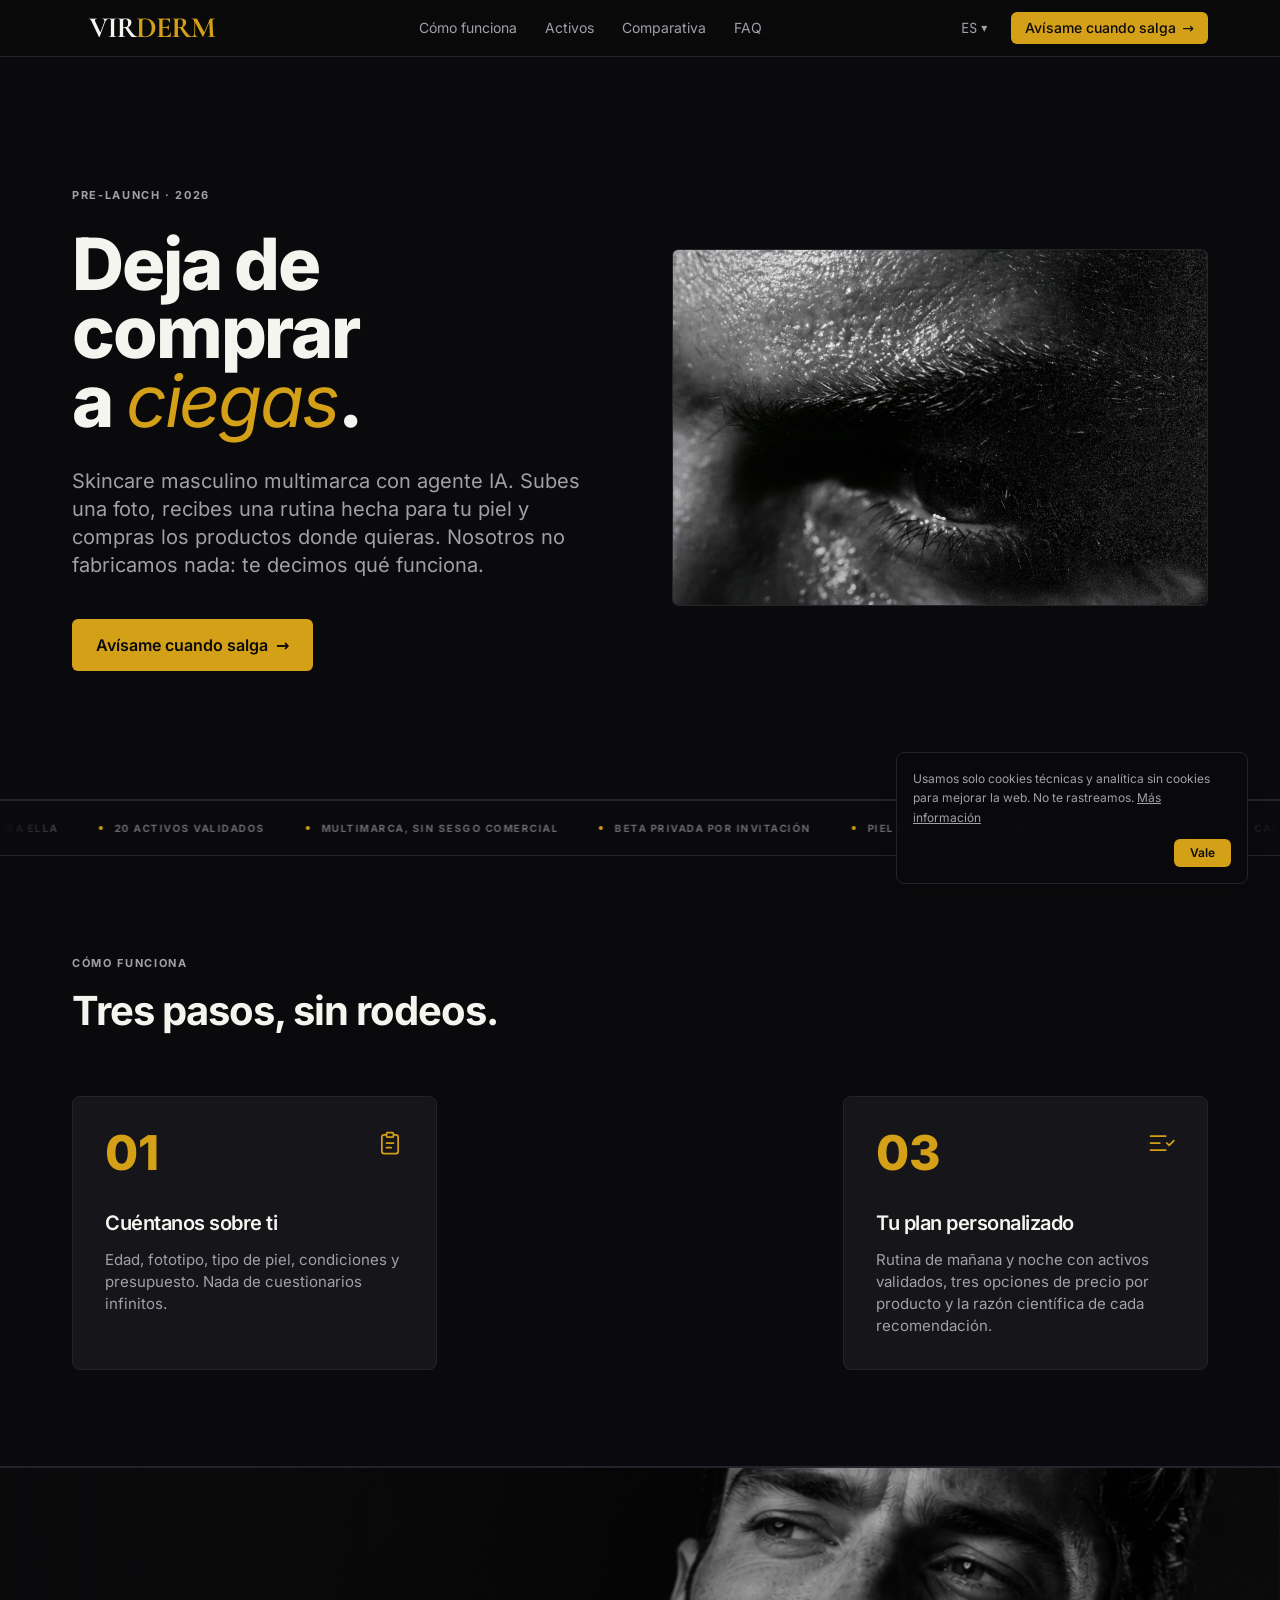
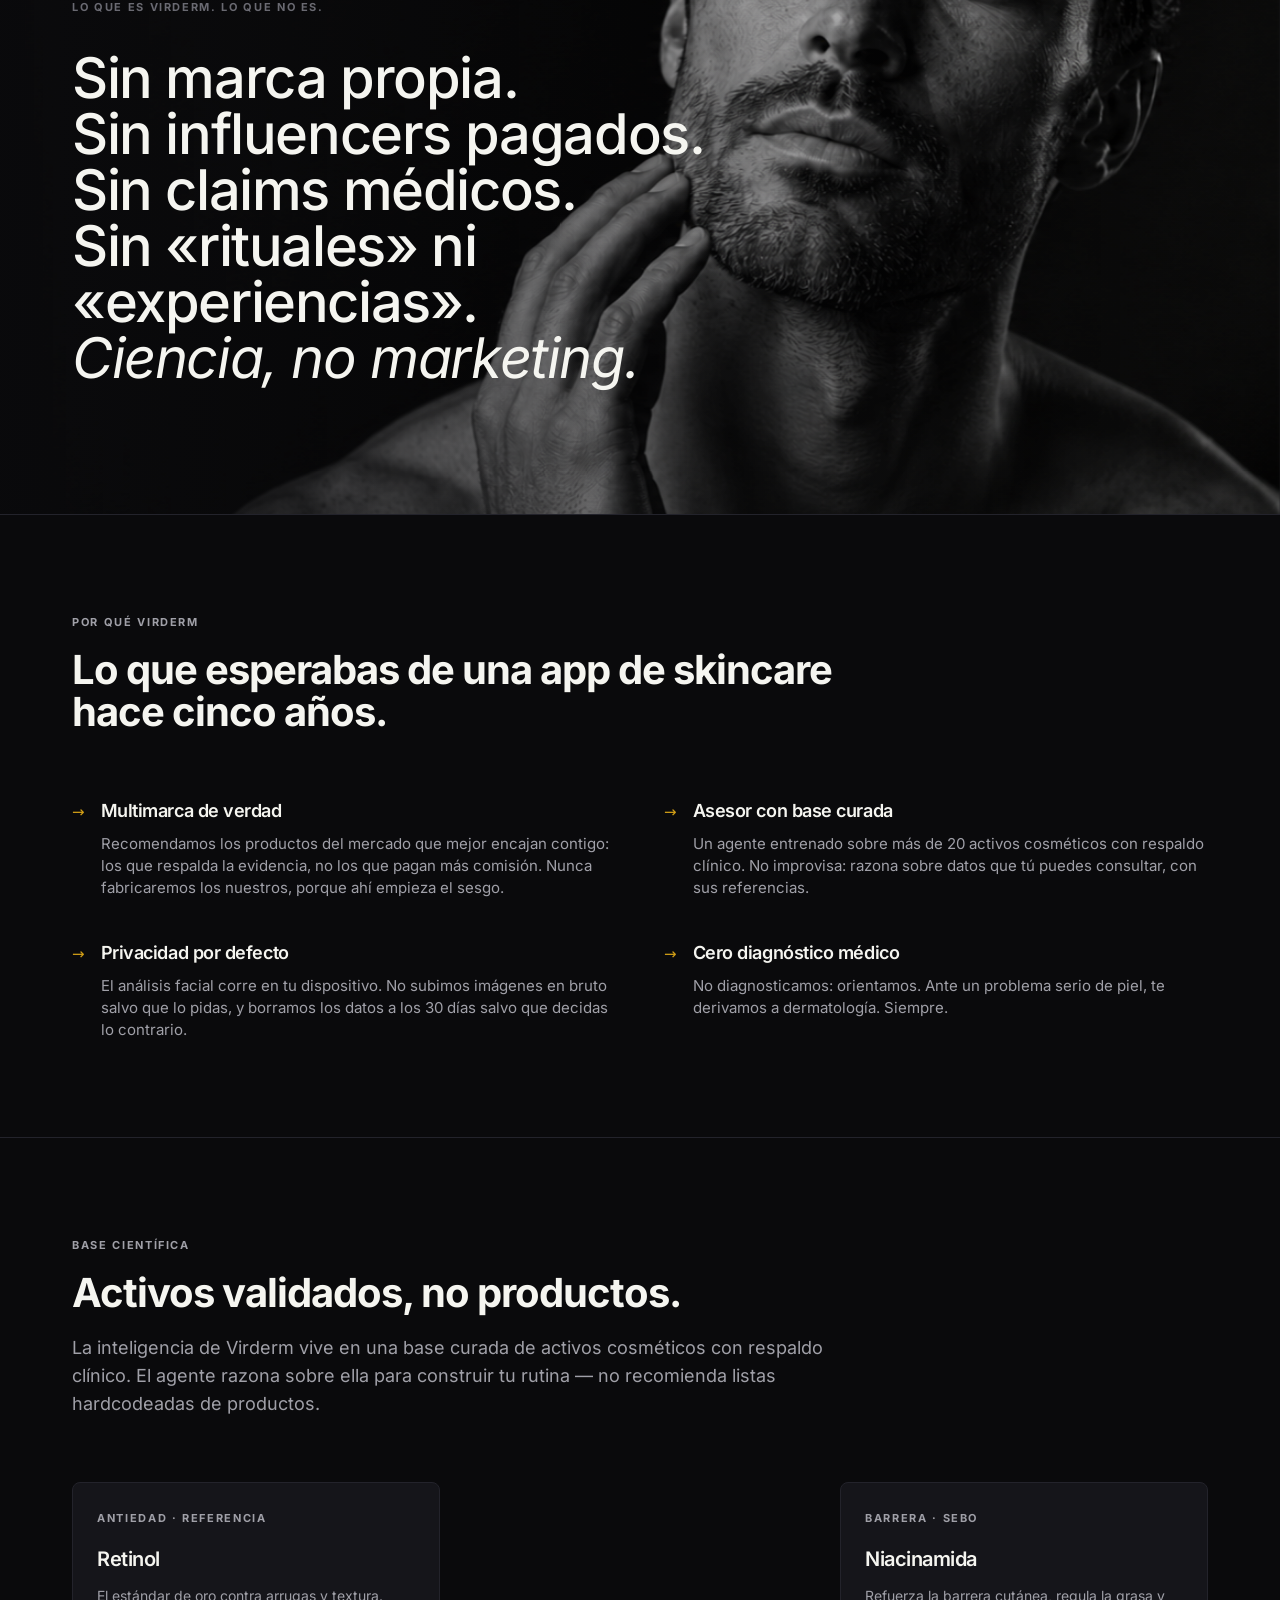
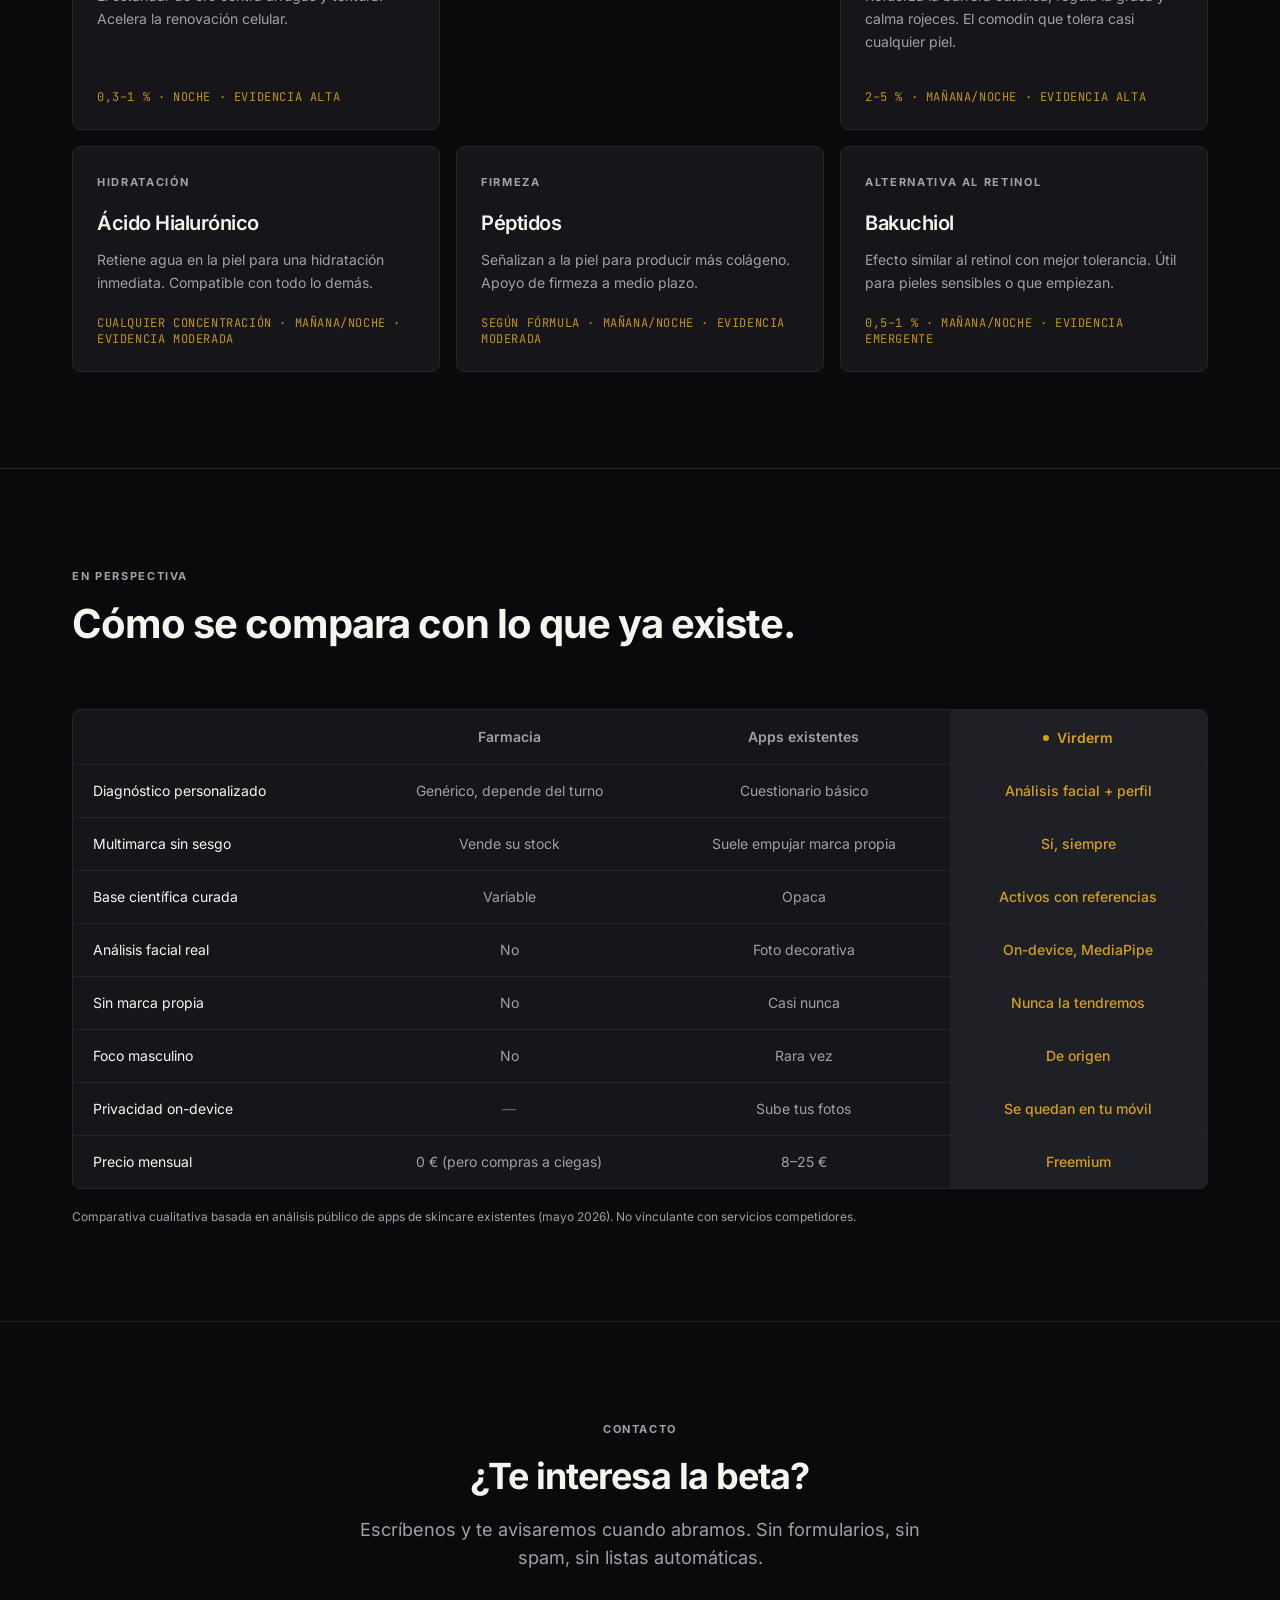
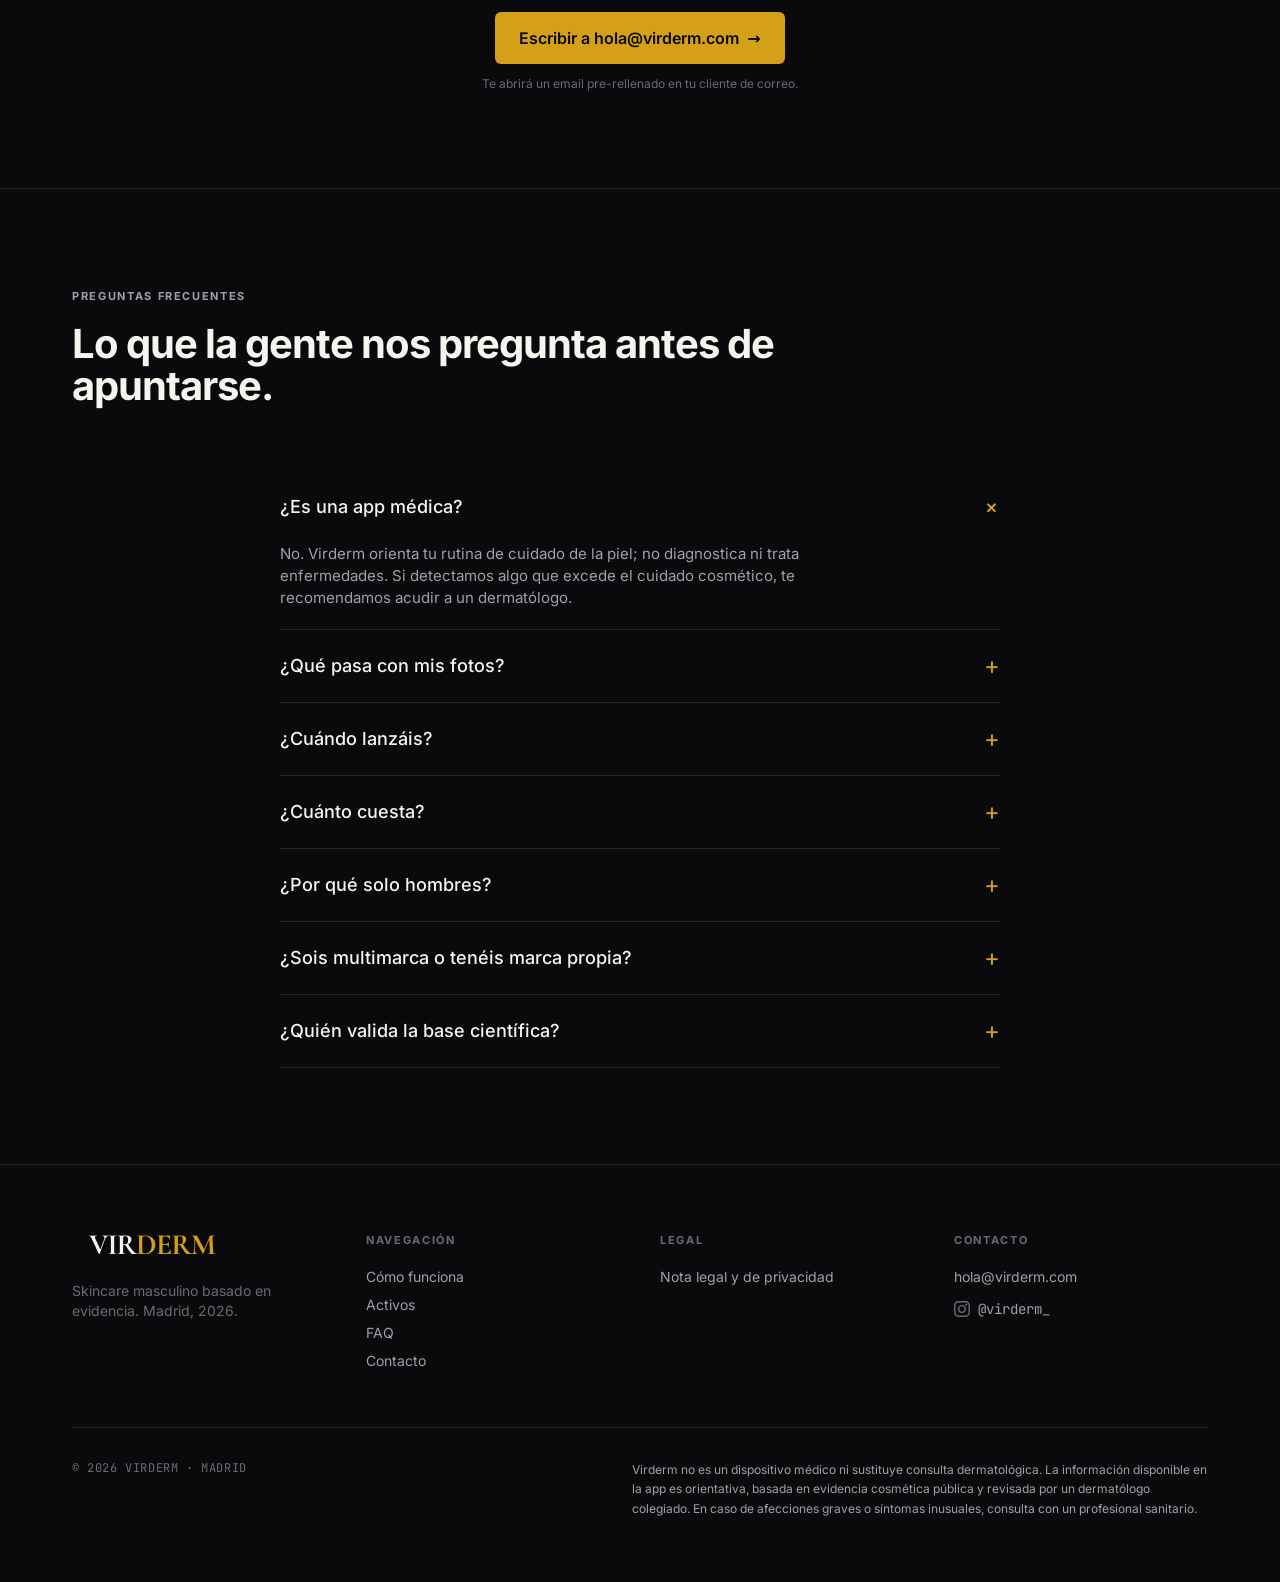
==== commit b23fa7bc: "feat(panel): dashboard avanzado (tabs Web/App/Ingresos/Catálogo, KPIs+delta+spark, 15+ viz) + no-ind" ====
--- a/index.html
+++ b/index.html
@@ -3,7 +3,7 @@
           opacity: 1 !important;
           transform: none !important;
         }
-      </style></noscript><link rel="stylesheet" href="/_astro/index.CyBAmR6g.css">
+      </style></noscript><link rel="stylesheet" href="/_astro/index.r3L4p7IW.css">
 <style>details[data-astro-cid-ltpqzwiw]>summary[data-astro-cid-ltpqzwiw]::-webkit-details-marker{display:none}details[data-astro-cid-ltpqzwiw]>summary[data-astro-cid-ltpqzwiw]::marker{display:none}
 .manifesto-bg[data-astro-cid-5lwsku7t]{background-image:url(/manifiesto-bg.png);background-size:cover;background-position:center right;background-repeat:no-repeat;transform-origin:60% 50%;animation:manifesto-kenburns 42s ease-in-out infinite alternate}@keyframes manifesto-kenburns{0%{transform:scale(1.08) translate(0)}to{transform:scale(1.18) translate(-2%,-2%)}}@media(prefers-reduced-motion:reduce){.manifesto-bg[data-astro-cid-5lwsku7t]{animation:none;transform:scale(1.08)}}details[data-astro-cid-z6gx6xcw]>summary[data-astro-cid-z6gx6xcw]::-webkit-details-marker{display:none}details[data-astro-cid-z6gx6xcw]>summary[data-astro-cid-z6gx6xcw]{list-style:none}
 </style></head> <body>  <div id="scroll-progress" aria-hidden="true" class="fixed inset-x-0 top-0 z-50 h-[2px] bg-transparent pointer-events-none"> <div id="scroll-progress-bar" class="h-full bg-accent transition-[width] duration-75 ease-out" style="width: 0%;"></div> </div> <script type="module">const n=document.getElementById("scroll-progress-bar");if(n){const e=()=>{const t=document.documentElement,o=t.scrollTop,s=t.scrollHeight-t.clientHeight,c=s>0?o/s*100:0;n.style.width=`${c}%`};e(),window.addEventListener("scroll",e,{passive:!0}),window.addEventListener("resize",e,{passive:!0})}</script> <header class="fixed inset-x-0 top-0 z-40 backdrop-blur-md bg-bg-primary/70 border-b border-border-subtle"> <div class="container-page flex h-14 items-center justify-between"> <a href="/#top" class="flex items-center" aria-label="Virderm — inicio"> <svg xmlns="http://www.w3.org/2000/svg" viewBox="0 0 500 100" role="img" aria-label="Virderm" class="h-7 w-auto md:h-8" preserveAspectRatio="xMidYMid meet"> <text x="250" y="78" font-family="'Cormorant Garamond', 'GT Sectra', 'Bodoni 72', Didot, 'Bodoni MT', 'Times New Roman', serif" font-size="92" font-weight="700" letter-spacing="-3" text-anchor="middle" style="text-rendering: geometricPrecision;"> <tspan fill="#f5f5f0">VIR</tspan><tspan fill="#d4a017">DERM</tspan> </text> </svg> </a> <nav class="hidden md:flex items-center gap-7 text-sm text-text-secondary"> <a href="#como-funciona" class="hover:text-text-primary transition-colors"> Cómo funciona </a><a href="#activos" class="hover:text-text-primary transition-colors"> Activos </a><a href="#comparativa" class="hover:text-text-primary transition-colors"> Comparativa </a><a href="#faq" class="hover:text-text-primary transition-colors"> FAQ </a> </nav> <div class="flex items-center gap-2 md:gap-3"> <details class="relative" data-astro-cid-ltpqzwiw> <summary class="flex min-h-[40px] cursor-pointer items-center gap-1 list-none rounded-md px-3 py-2 text-sm text-text-secondary transition-colors hover:text-text-primary" aria-label="Idioma" data-astro-cid-ltpqzwiw> <span class="font-mono" data-astro-cid-ltpqzwiw>ES</span> <span aria-hidden="true" class="text-xs" data-astro-cid-ltpqzwiw>▾</span> </summary> <div class="absolute right-0 z-50 mt-2 min-w-[150px] overflow-hidden rounded-md border border-border-subtle bg-bg-secondary py-1 shadow-lg" data-astro-cid-ltpqzwiw> <a href="/" hreflang="es" class="block px-3 py-1.5 text-sm transition-colors hover:bg-bg-tertiary text-accent font-medium" data-astro-cid-ltpqzwiw> Español </a><a href="/en/" hreflang="en" class="block px-3 py-1.5 text-sm transition-colors hover:bg-bg-tertiary text-text-secondary hover:text-text-primary" data-astro-cid-ltpqzwiw> English </a><a href="/fr/" hreflang="fr" class="block px-3 py-1.5 text-sm transition-colors hover:bg-bg-tertiary text-text-secondary hover:text-text-primary" data-astro-cid-ltpqzwiw> Français </a><a href="/it/" hreflang="it" class="block px-3 py-1.5 text-sm transition-colors hover:bg-bg-tertiary text-text-secondary hover:text-text-primary" data-astro-cid-ltpqzwiw> Italiano </a> </div> </details>  <a href="mailto:hola@virderm.com?subject=Quiero%20saber%20m%C3%A1s%20de%20la%20beta%20de%20Virderm&#38;body=Hola%2C%0A%0AMe%20interesa%20probar%20Virderm%20cuando%20lanc%C3%A9is.%20%C2%BFMe%20podr%C3%ADais%20avisar%3F%0A%0A(Opcional%3A%20cu%C3%A9ntame%20brevemente%20por%20qu%C3%A9%20te%20interesa%20o%20qu%C3%A9%20necesitas%20resolver)%0A%0AGracias!" class="inline-flex items-center gap-1.5 whitespace-nowrap rounded-md bg-accent px-3 py-1.5 text-sm font-medium text-text-inverse transition-all duration-150 hover:bg-accent-hover hover:scale-[1.02] md:px-3.5"> <span class="md:hidden">Avísame</span> <span class="hidden md:inline">Avísame cuando salga</span> <span aria-hidden="true">→</span> </a> </div> </div> </header> <main class="min-h-screen bg-bg-primary text-text-primary"> <section id="top" class="relative isolate border-b border-border-subtle overflow-hidden pt-14"> <div class="container-page relative"> <div class="grid items-center gap-10 py-12 md:grid-cols-2 md:gap-12 md:py-24 lg:py-32 lg:gap-16"> <div class="order-1 md:order-2 relative"> <div class="relative overflow-hidden rounded-md border border-border-subtle"> <img src="/hero-face.jpg" alt="Primer plano editorial de piel masculina en blanco y negro" width="1600" height="1066" loading="eager" decoding="async" class="block h-auto w-full"> <div aria-hidden="true" class="pointer-events-none absolute inset-0 bg-gradient-to-tr from-bg-primary/40 via-transparent to-transparent"></div> </div> </div> <div class="order-2 md:order-1 max-w-xl"> <p class="eyebrow reveal" style="animation-delay: 0ms;">Pre-launch · 2026</p> <h1 class="reveal mt-6 text-[2.5rem] leading-[1] font-extrabold tracking-[-0.03em] sm:text-5xl md:text-[3.75rem] md:leading-[0.95] lg:text-[4.5rem]" style="animation-delay: 120ms;">Deja de comprar<br />a <span class="italic text-accent font-medium">ciegas</span>.</h1> <p class="reveal mt-6 text-base leading-relaxed text-text-secondary md:mt-8 md:text-lg lg:text-xl" style="animation-delay: 260ms;"> Skincare masculino multimarca con agente IA. Subes una foto, recibes una rutina hecha para tu piel y compras los productos donde quieras. Nosotros no fabricamos nada: te decimos qué funciona. </p> <div class="reveal mt-8 md:mt-10" style="animation-delay: 400ms;"> <a href="mailto:hola@virderm.com?subject=Quiero%20saber%20m%C3%A1s%20de%20la%20beta%20de%20Virderm&#38;body=Hola%2C%0A%0AMe%20interesa%20probar%20Virderm%20cuando%20lanc%C3%A9is.%20%C2%BFMe%20podr%C3%ADais%20avisar%3F%0A%0A(Opcional%3A%20cu%C3%A9ntame%20brevemente%20por%20qu%C3%A9%20te%20interesa%20o%20qu%C3%A9%20necesitas%20resolver)%0A%0AGracias!" class="btn-primary group text-base px-6 py-3.5"> Avísame cuando salga <span aria-hidden="true" class="transition-transform group-hover:translate-x-0.5">→</span> </a> </div> </div> </div> </div> </section> <section aria-label="Indicadores de confianza" class="border-y border-border-subtle bg-bg-primary"> <div class="marquee-mask overflow-hidden py-4"> <div id="trust-marquee" class="flex w-max items-center gap-10 whitespace-nowrap will-change-transform" aria-hidden="true">  <span data-key="0-0" class="micro flex shrink-0 items-center gap-3 text-text-tertiary"> <span class="h-1 w-1 rounded-full bg-accent"></span> Piel masculina: 25% más gruesa, doble de sebo </span><span data-key="0-1" class="micro flex shrink-0 items-center gap-3 text-text-tertiary"> <span class="h-1 w-1 rounded-full bg-accent"></span> Casi nada del mercado está hecho para ella </span><span data-key="0-2" class="micro flex shrink-0 items-center gap-3 text-text-tertiary"> <span class="h-1 w-1 rounded-full bg-accent"></span> 20 activos validados </span><span data-key="0-3" class="micro flex shrink-0 items-center gap-3 text-text-tertiary"> <span class="h-1 w-1 rounded-full bg-accent"></span> Multimarca, sin sesgo comercial </span><span data-key="0-4" class="micro flex shrink-0 items-center gap-3 text-text-tertiary"> <span class="h-1 w-1 rounded-full bg-accent"></span> Beta privada por invitación </span><span data-key="1-0" class="micro flex shrink-0 items-center gap-3 text-text-tertiary"> <span class="h-1 w-1 rounded-full bg-accent"></span> Piel masculina: 25% más gruesa, doble de sebo </span><span data-key="1-1" class="micro flex shrink-0 items-center gap-3 text-text-tertiary"> <span class="h-1 w-1 rounded-full bg-accent"></span> Casi nada del mercado está hecho para ella </span><span data-key="1-2" class="micro flex shrink-0 items-center gap-3 text-text-tertiary"> <span class="h-1 w-1 rounded-full bg-accent"></span> 20 activos validados </span><span data-key="1-3" class="micro flex shrink-0 items-center gap-3 text-text-tertiary"> <span class="h-1 w-1 rounded-full bg-accent"></span> Multimarca, sin sesgo comercial </span><span data-key="1-4" class="micro flex shrink-0 items-center gap-3 text-text-tertiary"> <span class="h-1 w-1 rounded-full bg-accent"></span> Beta privada por invitación </span><span data-key="2-0" class="micro flex shrink-0 items-center gap-3 text-text-tertiary"> <span class="h-1 w-1 rounded-full bg-accent"></span> Piel masculina: 25% más gruesa, doble de sebo </span><span data-key="2-1" class="micro flex shrink-0 items-center gap-3 text-text-tertiary"> <span class="h-1 w-1 rounded-full bg-accent"></span> Casi nada del mercado está hecho para ella </span><span data-key="2-2" class="micro flex shrink-0 items-center gap-3 text-text-tertiary"> <span class="h-1 w-1 rounded-full bg-accent"></span> 20 activos validados </span><span data-key="2-3" class="micro flex shrink-0 items-center gap-3 text-text-tertiary"> <span class="h-1 w-1 rounded-full bg-accent"></span> Multimarca, sin sesgo comercial </span><span data-key="2-4" class="micro flex shrink-0 items-center gap-3 text-text-tertiary"> <span class="h-1 w-1 rounded-full bg-accent"></span> Beta privada por invitación </span> </div> </div>  <ul class="sr-only"> <li>Piel masculina: 25% más gruesa, doble de sebo</li><li>Casi nada del mercado está hecho para ella</li><li>20 activos validados</li><li>Multimarca, sin sesgo comercial</li><li>Beta privada por invitación</li> </ul> </section> <script type="module">const s=document.getElementById("trust-marquee"),l=typeof matchMedia=="function"&&matchMedia("(prefers-reduced-motion: reduce)").matches;if(s&&!l){let e=0,n=0,i=typeof window<"u"?window.scrollY:0,t=0;const c=()=>{t=s.scrollWidth/3};c(),window.addEventListener("resize",c,{passive:!0}),typeof document<"u"&&document.fonts&&document.fonts.ready&&document.fonts.ready.then(c).catch(()=>{}),window.addEventListener("scroll",()=>{const o=window.scrollY,a=o-i;i=o,n+=a*.6},{passive:!0});const r=.5,d=()=>{const o=r+n*.05;e-=o,t>0&&(e<=-t&&(e+=t),e>0&&(e-=t)),s.style.transform=`translate3d(${e}px, 0, 0)`,n*=.92,requestAnimationFrame(d)};requestAnimationFrame(d)}</script> <section id="como-funciona" class="border-b border-border-subtle py-16 md:py-24"> <div class="container-page"> <header data-reveal class="max-w-3xl"> <p class="eyebrow">Cómo funciona</p> <h2 class="mt-4 text-3xl font-bold tracking-tight md:text-4xl lg:text-[2.5rem] lg:leading-[1.05]"> Tres pasos, sin rodeos. </h2> </header> <div class="mt-14 grid gap-6 md:mt-16 md:grid-cols-3 md:gap-5"> <article data-reveal data-reveal-index="0" class="group flex flex-col rounded-lg border border-border-subtle bg-bg-secondary p-8 transition-[border-color,transform] duration-200 hover:-translate-y-0.5 hover:border-accent/40"> <div class="flex items-start justify-between gap-4"> <span class="font-sans text-5xl font-extrabold leading-none text-accent">01</span> <span class="text-accent" aria-hidden="true"> <svg viewBox="0 0 24 24" width="28" height="28" fill="none" stroke="currentColor" stroke-width="1.5" stroke-linecap="round" stroke-linejoin="round"> <path d="M9 5H7a2 2 0 0 0-2 2v12a2 2 0 0 0 2 2h10a2 2 0 0 0 2-2V7a2 2 0 0 0-2-2h-2"></path> <rect x="9" y="3" width="6" height="4" rx="1"></rect> <path d="M9 12h6"></path> <path d="M9 16h4"></path> </svg>   </span> </div> <h3 class="mt-8 text-xl font-semibold tracking-tight">Cuéntanos sobre ti</h3> <p class="mt-3 text-text-secondary">Edad, fototipo, tipo de piel, condiciones y presupuesto. Nada de cuestionarios infinitos.</p> </article><article data-reveal data-reveal-index="1" class="group flex flex-col rounded-lg border border-border-subtle bg-bg-secondary p-8 transition-[border-color,transform] duration-200 hover:-translate-y-0.5 hover:border-accent/40"> <div class="flex items-start justify-between gap-4"> <span class="font-sans text-5xl font-extrabold leading-none text-accent">02</span> <span class="text-accent" aria-hidden="true">  <svg viewBox="0 0 24 24" width="28" height="28" fill="none" stroke="currentColor" stroke-width="1.5" stroke-linecap="round" stroke-linejoin="round"> <path d="M3 7V5a2 2 0 0 1 2-2h2"></path> <path d="M17 3h2a2 2 0 0 1 2 2v2"></path> <path d="M21 17v2a2 2 0 0 1-2 2h-2"></path> <path d="M7 21H5a2 2 0 0 1-2-2v-2"></path> <path d="M9 10h.01"></path> <path d="M15 10h.01"></path> <path d="M9 15c.85.63 1.885 1 3 1s2.15-.37 3-1"></path> </svg>  </span> </div> <h3 class="mt-8 text-xl font-semibold tracking-tight">Análisis facial en tu móvil</h3> <p class="mt-3 text-text-secondary">La detección ocurre en tu teléfono. La foto no sale de tu dispositivo a menos que tú lo autorices.</p> </article><article data-reveal data-reveal-index="2" class="group flex flex-col rounded-lg border border-border-subtle bg-bg-secondary p-8 transition-[border-color,transform] duration-200 hover:-translate-y-0.5 hover:border-accent/40"> <div class="flex items-start justify-between gap-4"> <span class="font-sans text-5xl font-extrabold leading-none text-accent">03</span> <span class="text-accent" aria-hidden="true">   <svg viewBox="0 0 24 24" width="28" height="28" fill="none" stroke="currentColor" stroke-width="1.5" stroke-linecap="round" stroke-linejoin="round"> <path d="M11 12H3"></path> <path d="M16 6H3"></path> <path d="M16 18H3"></path> <path d="m17 12 2 2 4-4"></path> </svg> </span> </div> <h3 class="mt-8 text-xl font-semibold tracking-tight">Tu plan personalizado</h3> <p class="mt-3 text-text-secondary">Rutina de mañana y noche con activos validados, tres opciones de precio por producto y la razón científica de cada recomendación.</p> </article> </div> </div> </section> <section aria-labelledby="manifiesto-title" class="relative isolate overflow-hidden border-y border-border-subtle bg-bg-tertiary" data-astro-cid-5lwsku7t>  <div id="manifesto-parallax" aria-hidden="true" class="absolute inset-x-0 -inset-y-[20%] -z-20 will-change-transform" data-astro-cid-5lwsku7t>  <div class="manifesto-bg absolute inset-0" data-astro-cid-5lwsku7t></div> </div>  <div aria-hidden="true" class="absolute inset-0 -z-10 bg-gradient-to-b from-bg-primary/85 via-bg-primary/55 to-bg-primary/35 md:bg-gradient-to-r md:from-bg-primary/95 md:via-bg-primary/40 md:to-transparent" data-astro-cid-5lwsku7t></div> <div class="container-page relative py-24 md:py-32" data-astro-cid-5lwsku7t> <div class="max-w-md md:max-w-xl lg:max-w-2xl" data-astro-cid-5lwsku7t> <p class="eyebrow text-text-tertiary" data-astro-cid-5lwsku7t>Lo que es Virderm. Lo que no es.</p> <h2 id="manifiesto-title" class="mt-8 text-3xl font-medium leading-[1.15] tracking-tight md:text-5xl lg:text-[3.5rem]" data-astro-cid-5lwsku7t> <span class="reveal block" style="animation-delay: 0ms;" data-astro-cid-5lwsku7t> <span class="text-text-primary" data-astro-cid-5lwsku7t>Sin marca propia.</span> </span><span class="reveal block" style="animation-delay: 140ms;" data-astro-cid-5lwsku7t> <span class="text-text-primary" data-astro-cid-5lwsku7t>Sin influencers pagados.</span> </span><span class="reveal block" style="animation-delay: 280ms;" data-astro-cid-5lwsku7t> <span class="text-text-primary" data-astro-cid-5lwsku7t>Sin claims médicos.</span> </span><span class="reveal block" style="animation-delay: 420ms;" data-astro-cid-5lwsku7t> <span class="text-text-primary" data-astro-cid-5lwsku7t>Sin «rituales» ni «experiencias».</span> </span><span class="reveal block" style="animation-delay: 560ms;" data-astro-cid-5lwsku7t> <span class="italic font-normal text-text-primary" data-astro-cid-5lwsku7t>Ciencia, no marketing.</span> </span> </h2> </div> </div> </section>  <script type="module">const n=document.getElementById("manifesto-parallax"),c=typeof matchMedia=="function"&&matchMedia("(prefers-reduced-motion: reduce)").matches;if(n&&!c){let e=!1;const o=()=>{e=!1;const r=n.getBoundingClientRect(),t=window.innerHeight||0;if(t===0)return;const i=(r.top+r.height/2-t/2)/t,a=-Math.max(-1.5,Math.min(1.5,i))*80;n.style.transform=`translate3d(0, ${a}px, 0)`},s=()=>{e||(e=!0,requestAnimationFrame(o))};window.addEventListener("scroll",s,{passive:!0}),window.addEventListener("resize",s,{passive:!0}),o()}</script> <section id="por-que" class="border-b border-border-subtle py-16 md:py-24"> <div class="container-page"> <header data-reveal class="max-w-3xl"> <p class="eyebrow">Por qué Virderm</p> <h2 class="mt-4 text-3xl font-bold tracking-tight md:text-4xl lg:text-[2.5rem] lg:leading-[1.05]"> Lo que esperabas de una app de skincare hace cinco años. </h2> </header> <div class="mt-14 grid gap-x-12 gap-y-10 md:mt-16 md:grid-cols-2"> <div class="flex gap-4"> <span aria-hidden="true" class="mt-1 text-accent">
--- a/_astro/index.r3L4p7IW.css
+++ b/_astro/index.r3L4p7IW.css
@@ -0,0 +1 @@
+@font-face{font-family:Inter;font-style:normal;font-display:swap;font-weight:400;src:url(/_astro/inter-cyrillic-ext-400-normal.BQZuk6qB.woff2) format("woff2"),url(/_astro/inter-cyrillic-ext-400-normal.DQukG94-.woff) format("woff");unicode-range:U+0460-052F,U+1C80-1C8A,U+20B4,U+2DE0-2DFF,U+A640-A69F,U+FE2E-FE2F}@font-face{font-family:Inter;font-style:normal;font-display:swap;font-weight:400;src:url(/_astro/inter-cyrillic-400-normal.obahsSVq.woff2) format("woff2"),url(/_astro/inter-cyrillic-400-normal.HOLc17fK.woff) format("woff");unicode-range:U+0301,U+0400-045F,U+0490-0491,U+04B0-04B1,U+2116}@font-face{font-family:Inter;font-style:normal;font-display:swap;font-weight:400;src:url(/_astro/inter-greek-ext-400-normal.DGGRlc-M.woff2) format("woff2"),url(/_astro/inter-greek-ext-400-normal.KugGGMne.woff) format("woff");unicode-range:U+1F00-1FFF}@font-face{font-family:Inter;font-style:normal;font-display:swap;font-weight:400;src:url(/_astro/inter-greek-400-normal.B4URO6DV.woff2) format("woff2"),url(/_astro/inter-greek-400-normal.q2sYcFCs.woff) format("woff");unicode-range:U+0370-0377,U+037A-037F,U+0384-038A,U+038C,U+038E-03A1,U+03A3-03FF}@font-face{font-family:Inter;font-style:normal;font-display:swap;font-weight:400;src:url(/_astro/inter-vietnamese-400-normal.DMkecbls.woff2) format("woff2"),url(/_astro/inter-vietnamese-400-normal.Bbgyi5SW.woff) format("woff");unicode-range:U+0102-0103,U+0110-0111,U+0128-0129,U+0168-0169,U+01A0-01A1,U+01AF-01B0,U+0300-0301,U+0303-0304,U+0308-0309,U+0323,U+0329,U+1EA0-1EF9,U+20AB}@font-face{font-family:Inter;font-style:normal;font-display:swap;font-weight:400;src:url(/_astro/inter-latin-ext-400-normal.C1nco2VV.woff2) format("woff2"),url(/_astro/inter-latin-ext-400-normal.77YHD8bZ.woff) format("woff");unicode-range:U+0100-02BA,U+02BD-02C5,U+02C7-02CC,U+02CE-02D7,U+02DD-02FF,U+0304,U+0308,U+0329,U+1D00-1DBF,U+1E00-1E9F,U+1EF2-1EFF,U+2020,U+20A0-20AB,U+20AD-20C0,U+2113,U+2C60-2C7F,U+A720-A7FF}@font-face{font-family:Inter;font-style:normal;font-display:swap;font-weight:400;src:url(/_astro/inter-latin-400-normal.C38fXH4l.woff2) format("woff2"),url(/_astro/inter-latin-400-normal.CyCys3Eg.woff) format("woff");unicode-range:U+0000-00FF,U+0131,U+0152-0153,U+02BB-02BC,U+02C6,U+02DA,U+02DC,U+0304,U+0308,U+0329,U+2000-206F,U+20AC,U+2122,U+2191,U+2193,U+2212,U+2215,U+FEFF,U+FFFD}@font-face{font-family:Inter;font-style:normal;font-display:swap;font-weight:500;src:url(/_astro/inter-cyrillic-ext-500-normal.B0yAr1jD.woff2) format("woff2"),url(/_astro/inter-cyrillic-ext-500-normal.BmqWE9Dz.woff) format("woff");unicode-range:U+0460-052F,U+1C80-1C8A,U+20B4,U+2DE0-2DFF,U+A640-A69F,U+FE2E-FE2F}@font-face{font-family:Inter;font-style:normal;font-display:swap;font-weight:500;src:url(/_astro/inter-cyrillic-500-normal.BasfLYem.woff2) format("woff2"),url(/_astro/inter-cyrillic-500-normal.CxZf_p3X.woff) format("woff");unicode-range:U+0301,U+0400-045F,U+0490-0491,U+04B0-04B1,U+2116}@font-face{font-family:Inter;font-style:normal;font-display:swap;font-weight:500;src:url(/_astro/inter-greek-ext-500-normal.C4iEst2y.woff2) format("woff2"),url(/_astro/inter-greek-ext-500-normal.2j5mBUwD.woff) format("woff");unicode-range:U+1F00-1FFF}@font-face{font-family:Inter;font-style:normal;font-display:swap;font-weight:500;src:url(/_astro/inter-greek-500-normal.BIZE56-Y.woff2) format("woff2"),url(/_astro/inter-greek-500-normal.Xzm54t5V.woff) format("woff");unicode-range:U+0370-0377,U+037A-037F,U+0384-038A,U+038C,U+038E-03A1,U+03A3-03FF}@font-face{font-family:Inter;font-style:normal;font-display:swap;font-weight:500;src:url(/_astro/inter-vietnamese-500-normal.DOriooB6.woff2) format("woff2"),url(/_astro/inter-vietnamese-500-normal.mJboJaSs.woff) format("woff");unicode-range:U+0102-0103,U+0110-0111,U+0128-0129,U+0168-0169,U+01A0-01A1,U+01AF-01B0,U+0300-0301,U+0303-0304,U+0308-0309,U+0323,U+0329,U+1EA0-1EF9,U+20AB}@font-face{font-family:Inter;font-style:normal;font-display:swap;font-weight:500;src:url(/_astro/inter-latin-ext-500-normal.CV4jyFjo.woff2) format("woff2"),url(/_astro/inter-latin-ext-500-normal.BxGbmqWO.woff) format("woff");unicode-range:U+0100-02BA,U+02BD-02C5,U+02C7-02CC,U+02CE-02D7,U+02DD-02FF,U+0304,U+0308,U+0329,U+1D00-1DBF,U+1E00-1E9F,U+1EF2-1EFF,U+2020,U+20A0-20AB,U+20AD-20C0,U+2113,U+2C60-2C7F,U+A720-A7FF}@font-face{font-family:Inter;font-style:normal;font-display:swap;font-weight:500;src:url(/_astro/inter-latin-500-normal.Cerq10X2.woff2) format("woff2"),url(/_astro/inter-latin-500-normal.BL9OpVg8.woff) format("woff");unicode-range:U+0000-00FF,U+0131,U+0152-0153,U+02BB-02BC,U+02C6,U+02DA,U+02DC,U+0304,U+0308,U+0329,U+2000-206F,U+20AC,U+2122,U+2191,U+2193,U+2212,U+2215,U+FEFF,U+FFFD}@font-face{font-family:Inter;font-style:normal;font-display:swap;font-weight:600;src:url(/_astro/inter-cyrillic-ext-600-normal.Dfes3d0z.woff2) format("woff2"),url(/_astro/inter-cyrillic-ext-600-normal.Bcila6Z-.woff) format("woff");unicode-range:U+0460-052F,U+1C80-1C8A,U+20B4,U+2DE0-2DFF,U+A640-A69F,U+FE2E-FE2F}@font-face{font-family:Inter;font-style:normal;font-display:swap;font-weight:600;src:url(/_astro/inter-cyrillic-600-normal.CWCymEST.woff2) format("woff2"),url(/_astro/inter-cyrillic-600-normal.4D_pXhcN.woff) format("woff");unicode-range:U+0301,U+0400-045F,U+0490-0491,U+04B0-04B1,U+2116}@font-face{font-family:Inter;font-style:normal;font-display:swap;font-weight:600;src:url(/_astro/inter-greek-ext-600-normal.DRtmH8MT.woff2) format("woff2"),url(/_astro/inter-greek-ext-600-normal.B8X0CLgF.woff) format("woff");unicode-range:U+1F00-1FFF}@font-face{font-family:Inter;font-style:normal;font-display:swap;font-weight:600;src:url(/_astro/inter-greek-600-normal.plRanbMR.woff2) format("woff2"),url(/_astro/inter-greek-600-normal.BZpKdvQh.woff) format("woff");unicode-range:U+0370-0377,U+037A-037F,U+0384-038A,U+038C,U+038E-03A1,U+03A3-03FF}@font-face{font-family:Inter;font-style:normal;font-display:swap;font-weight:600;src:url(/_astro/inter-vietnamese-600-normal.Cc8MFFhd.woff2) format("woff2"),url(/_astro/inter-vietnamese-600-normal.BuLX-rYi.woff) format("woff");unicode-range:U+0102-0103,U+0110-0111,U+0128-0129,U+0168-0169,U+01A0-01A1,U+01AF-01B0,U+0300-0301,U+0303-0304,U+0308-0309,U+0323,U+0329,U+1EA0-1EF9,U+20AB}@font-face{font-family:Inter;font-style:normal;font-display:swap;font-weight:600;src:url(/_astro/inter-latin-ext-600-normal.D2bJ5OIk.woff2) format("woff2"),url(/_astro/inter-latin-ext-600-normal.CIVaiw4L.woff) format("woff");unicode-range:U+0100-02BA,U+02BD-02C5,U+02C7-02CC,U+02CE-02D7,U+02DD-02FF,U+0304,U+0308,U+0329,U+1D00-1DBF,U+1E00-1E9F,U+1EF2-1EFF,U+2020,U+20A0-20AB,U+20AD-20C0,U+2113,U+2C60-2C7F,U+A720-A7FF}@font-face{font-family:Inter;font-style:normal;font-display:swap;font-weight:600;src:url(/_astro/inter-latin-600-normal.LgqL8muc.woff2) format("woff2"),url(/_astro/inter-latin-600-normal.CiBQ2DWP.woff) format("woff");unicode-range:U+0000-00FF,U+0131,U+0152-0153,U+02BB-02BC,U+02C6,U+02DA,U+02DC,U+0304,U+0308,U+0329,U+2000-206F,U+20AC,U+2122,U+2191,U+2193,U+2212,U+2215,U+FEFF,U+FFFD}@font-face{font-family:Inter;font-style:normal;font-display:swap;font-weight:700;src:url(/_astro/inter-cyrillic-ext-700-normal.BjwYoWNd.woff2) format("woff2"),url(/_astro/inter-cyrillic-ext-700-normal.LO58E6JB.woff) format("woff");unicode-range:U+0460-052F,U+1C80-1C8A,U+20B4,U+2DE0-2DFF,U+A640-A69F,U+FE2E-FE2F}@font-face{font-family:Inter;font-style:normal;font-display:swap;font-weight:700;src:url(/_astro/inter-cyrillic-700-normal.CjBOestx.woff2) format("woff2"),url(/_astro/inter-cyrillic-700-normal.DrXBdSj3.woff) format("woff");unicode-range:U+0301,U+0400-045F,U+0490-0491,U+04B0-04B1,U+2116}@font-face{font-family:Inter;font-style:normal;font-display:swap;font-weight:700;src:url(/_astro/inter-greek-ext-700-normal.qfdV9bQt.woff2) format("woff2"),url(/_astro/inter-greek-ext-700-normal.BoQ6DsYi.woff) format("woff");unicode-range:U+1F00-1FFF}@font-face{font-family:Inter;font-style:normal;font-display:swap;font-weight:700;src:url(/_astro/inter-greek-700-normal.C3JjAnD8.woff2) format("woff2"),url(/_astro/inter-greek-700-normal.BUv2fZ6O.woff) format("woff");unicode-range:U+0370-0377,U+037A-037F,U+0384-038A,U+038C,U+038E-03A1,U+03A3-03FF}@font-face{font-family:Inter;font-style:normal;font-display:swap;font-weight:700;src:url(/_astro/inter-vietnamese-700-normal.DlLaEgI2.woff2) format("woff2"),url(/_astro/inter-vietnamese-700-normal.BZaoP0fm.woff) format("woff");unicode-range:U+0102-0103,U+0110-0111,U+0128-0129,U+0168-0169,U+01A0-01A1,U+01AF-01B0,U+0300-0301,U+0303-0304,U+0308-0309,U+0323,U+0329,U+1EA0-1EF9,U+20AB}@font-face{font-family:Inter;font-style:normal;font-display:swap;font-weight:700;src:url(/_astro/inter-latin-ext-700-normal.Ca8adRJv.woff2) format("woff2"),url(/_astro/inter-latin-ext-700-normal.TidjK2hL.woff) format("woff");unicode-range:U+0100-02BA,U+02BD-02C5,U+02C7-02CC,U+02CE-02D7,U+02DD-02FF,U+0304,U+0308,U+0329,U+1D00-1DBF,U+1E00-1E9F,U+1EF2-1EFF,U+2020,U+20A0-20AB,U+20AD-20C0,U+2113,U+2C60-2C7F,U+A720-A7FF}@font-face{font-family:Inter;font-style:normal;font-display:swap;font-weight:700;src:url(/_astro/inter-latin-700-normal.Yt3aPRUw.woff2) format("woff2"),url(/_astro/inter-latin-700-normal.BLAVimhd.woff) format("woff");unicode-range:U+0000-00FF,U+0131,U+0152-0153,U+02BB-02BC,U+02C6,U+02DA,U+02DC,U+0304,U+0308,U+0329,U+2000-206F,U+20AC,U+2122,U+2191,U+2193,U+2212,U+2215,U+FEFF,U+FFFD}@font-face{font-family:Inter;font-style:normal;font-display:swap;font-weight:800;src:url(/_astro/inter-cyrillic-ext-800-normal.BZOjs1Xv.woff2) format("woff2"),url(/_astro/inter-cyrillic-ext-800-normal.Ca-gJeZY.woff) format("woff");unicode-range:U+0460-052F,U+1C80-1C8A,U+20B4,U+2DE0-2DFF,U+A640-A69F,U+FE2E-FE2F}@font-face{font-family:Inter;font-style:normal;font-display:swap;font-weight:800;src:url(/_astro/inter-cyrillic-800-normal.C7MGvYyJ.woff2) format("woff2"),url(/_astro/inter-cyrillic-800-normal.CCHyn08d.woff) format("woff");unicode-range:U+0301,U+0400-045F,U+0490-0491,U+04B0-04B1,U+2116}@font-face{font-family:Inter;font-style:normal;font-display:swap;font-weight:800;src:url(/_astro/inter-greek-ext-800-normal.B--PVpEC.woff2) format("woff2"),url(/_astro/inter-greek-ext-800-normal.DUe57HfS.woff) format("woff");unicode-range:U+1F00-1FFF}@font-face{font-family:Inter;font-style:normal;font-display:swap;font-weight:800;src:url(/_astro/inter-greek-800-normal.CLIouy3y.woff2) format("woff2"),url(/_astro/inter-greek-800-normal.BU00tryP.woff) format("woff");unicode-range:U+0370-0377,U+037A-037F,U+0384-038A,U+038C,U+038E-03A1,U+03A3-03FF}@font-face{font-family:Inter;font-style:normal;font-display:swap;font-weight:800;src:url(/_astro/inter-vietnamese-800-normal.Cm7tD1pz.woff2) format("woff2"),url(/_astro/inter-vietnamese-800-normal.DDlpr_Ee.woff) format("woff");unicode-range:U+0102-0103,U+0110-0111,U+0128-0129,U+0168-0169,U+01A0-01A1,U+01AF-01B0,U+0300-0301,U+0303-0304,U+0308-0309,U+0323,U+0329,U+1EA0-1EF9,U+20AB}@font-face{font-family:Inter;font-style:normal;font-display:swap;font-weight:800;src:url(/_astro/inter-latin-ext-800-normal.DZJjya6U.woff2) format("woff2"),url(/_astro/inter-latin-ext-800-normal.BOMpwxm3.woff) format("woff");unicode-range:U+0100-02BA,U+02BD-02C5,U+02C7-02CC,U+02CE-02D7,U+02DD-02FF,U+0304,U+0308,U+0329,U+1D00-1DBF,U+1E00-1E9F,U+1EF2-1EFF,U+2020,U+20A0-20AB,U+20AD-20C0,U+2113,U+2C60-2C7F,U+A720-A7FF}@font-face{font-family:Inter;font-style:normal;font-display:swap;font-weight:800;src:url(/_astro/inter-latin-800-normal.BYj_oED-.woff2) format("woff2"),url(/_astro/inter-latin-800-normal.D1mf63XC.woff) format("woff");unicode-range:U+0000-00FF,U+0131,U+0152-0153,U+02BB-02BC,U+02C6,U+02DA,U+02DC,U+0304,U+0308,U+0329,U+2000-206F,U+20AC,U+2122,U+2191,U+2193,U+2212,U+2215,U+FEFF,U+FFFD}@font-face{font-family:Inter;font-style:italic;font-display:swap;font-weight:400;src:url(/_astro/inter-cyrillic-ext-400-italic.CsfrDhJx.woff2) format("woff2"),url(/_astro/inter-cyrillic-ext-400-italic.xTUDxVF8.woff) format("woff");unicode-range:U+0460-052F,U+1C80-1C8A,U+20B4,U+2DE0-2DFF,U+A640-A69F,U+FE2E-FE2F}@font-face{font-family:Inter;font-style:italic;font-display:swap;font-weight:400;src:url(/_astro/inter-cyrillic-400-italic.CIUtULAL.woff2) format("woff2"),url(/_astro/inter-cyrillic-400-italic.DsJ3McxZ.woff) format("woff");unicode-range:U+0301,U+0400-045F,U+0490-0491,U+04B0-04B1,U+2116}@font-face{font-family:Inter;font-style:italic;font-display:swap;font-weight:400;src:url(/_astro/inter-greek-ext-400-italic.DgljI1UR.woff2) format("woff2"),url(/_astro/inter-greek-ext-400-italic.ByZcx49q.woff) format("woff");unicode-range:U+1F00-1FFF}@font-face{font-family:Inter;font-style:italic;font-display:swap;font-weight:400;src:url(/_astro/inter-greek-400-italic.SVIaMW7s.woff2) format("woff2"),url(/_astro/inter-greek-400-italic.C1OpWafJ.woff) format("woff");unicode-range:U+0370-0377,U+037A-037F,U+0384-038A,U+038C,U+038E-03A1,U+03A3-03FF}@font-face{font-family:Inter;font-style:italic;font-display:swap;font-weight:400;src:url(/_astro/inter-vietnamese-400-italic.Ceaj4WUo.woff2) format("woff2"),url(/_astro/inter-vietnamese-400-italic.E-DnQMHp.woff) format("woff");unicode-range:U+0102-0103,U+0110-0111,U+0128-0129,U+0168-0169,U+01A0-01A1,U+01AF-01B0,U+0300-0301,U+0303-0304,U+0308-0309,U+0323,U+0329,U+1EA0-1EF9,U+20AB}@font-face{font-family:Inter;font-style:italic;font-display:swap;font-weight:400;src:url(/_astro/inter-latin-ext-400-italic.CGFCRmTM.woff2) format("woff2"),url(/_astro/inter-latin-ext-400-italic.DpQ6ZOoA.woff) format("woff");unicode-range:U+0100-02BA,U+02BD-02C5,U+02C7-02CC,U+02CE-02D7,U+02DD-02FF,U+0304,U+0308,U+0329,U+1D00-1DBF,U+1E00-1E9F,U+1EF2-1EFF,U+2020,U+20A0-20AB,U+20AD-20C0,U+2113,U+2C60-2C7F,U+A720-A7FF}@font-face{font-family:Inter;font-style:italic;font-display:swap;font-weight:400;src:url(/_astro/inter-latin-400-italic.D1l0FflY.woff2) format("woff2"),url(/_astro/inter-latin-400-italic.BmFrN47l.woff) format("woff");unicode-range:U+0000-00FF,U+0131,U+0152-0153,U+02BB-02BC,U+02C6,U+02DA,U+02DC,U+0304,U+0308,U+0329,U+2000-206F,U+20AC,U+2122,U+2191,U+2193,U+2212,U+2215,U+FEFF,U+FFFD}@font-face{font-family:Cormorant Garamond;font-style:normal;font-display:swap;font-weight:600;src:url(/_astro/cormorant-garamond-cyrillic-ext-600-normal.BMhMHfrj.woff2) format("woff2"),url(/_astro/cormorant-garamond-cyrillic-ext-600-normal.CsIYWmWK.woff) format("woff");unicode-range:U+0460-052F,U+1C80-1C8A,U+20B4,U+2DE0-2DFF,U+A640-A69F,U+FE2E-FE2F}@font-face{font-family:Cormorant Garamond;font-style:normal;font-display:swap;font-weight:600;src:url(/_astro/cormorant-garamond-cyrillic-600-normal.C2atO-64.woff2) format("woff2"),url(/_astro/cormorant-garamond-cyrillic-600-normal.FNmA3REe.woff) format("woff");unicode-range:U+0301,U+0400-045F,U+0490-0491,U+04B0-04B1,U+2116}@font-face{font-family:Cormorant Garamond;font-style:normal;font-display:swap;font-weight:600;src:url(/_astro/cormorant-garamond-vietnamese-600-normal.BoXdMtcr.woff2) format("woff2"),url(/_astro/cormorant-garamond-vietnamese-600-normal.C4HEjEaf.woff) format("woff");unicode-range:U+0102-0103,U+0110-0111,U+0128-0129,U+0168-0169,U+01A0-01A1,U+01AF-01B0,U+0300-0301,U+0303-0304,U+0308-0309,U+0323,U+0329,U+1EA0-1EF9,U+20AB}@font-face{font-family:Cormorant Garamond;font-style:normal;font-display:swap;font-weight:600;src:url(/_astro/cormorant-garamond-latin-ext-600-normal.DaBc-lu7.woff2) format("woff2"),url(/_astro/cormorant-garamond-latin-ext-600-normal.Dk3-quAP.woff) format("woff");unicode-range:U+0100-02BA,U+02BD-02C5,U+02C7-02CC,U+02CE-02D7,U+02DD-02FF,U+0304,U+0308,U+0329,U+1D00-1DBF,U+1E00-1E9F,U+1EF2-1EFF,U+2020,U+20A0-20AB,U+20AD-20C0,U+2113,U+2C60-2C7F,U+A720-A7FF}@font-face{font-family:Cormorant Garamond;font-style:normal;font-display:swap;font-weight:600;src:url(/_astro/cormorant-garamond-latin-600-normal.Co1r35X9.woff2) format("woff2"),url(/_astro/cormorant-garamond-latin-600-normal.2CBVLo0M.woff) format("woff");unicode-range:U+0000-00FF,U+0131,U+0152-0153,U+02BB-02BC,U+02C6,U+02DA,U+02DC,U+0304,U+0308,U+0329,U+2000-206F,U+20AC,U+2122,U+2191,U+2193,U+2212,U+2215,U+FEFF,U+FFFD}@font-face{font-family:Cormorant Garamond;font-style:normal;font-display:swap;font-weight:700;src:url(/_astro/cormorant-garamond-cyrillic-ext-700-normal.Do0rx6yy.woff2) format("woff2"),url(/_astro/cormorant-garamond-cyrillic-ext-700-normal.BaW-xaxb.woff) format("woff");unicode-range:U+0460-052F,U+1C80-1C8A,U+20B4,U+2DE0-2DFF,U+A640-A69F,U+FE2E-FE2F}@font-face{font-family:Cormorant Garamond;font-style:normal;font-display:swap;font-weight:700;src:url(/_astro/cormorant-garamond-cyrillic-700-normal.SLG_-a_c.woff2) format("woff2"),url(/_astro/cormorant-garamond-cyrillic-700-normal.D3uyJ5DH.woff) format("woff");unicode-range:U+0301,U+0400-045F,U+0490-0491,U+04B0-04B1,U+2116}@font-face{font-family:Cormorant Garamond;font-style:normal;font-display:swap;font-weight:700;src:url(/_astro/cormorant-garamond-vietnamese-700-normal.-OtHbi1I.woff2) format("woff2"),url(/_astro/cormorant-garamond-vietnamese-700-normal.GOTdnRS1.woff) format("woff");unicode-range:U+0102-0103,U+0110-0111,U+0128-0129,U+0168-0169,U+01A0-01A1,U+01AF-01B0,U+0300-0301,U+0303-0304,U+0308-0309,U+0323,U+0329,U+1EA0-1EF9,U+20AB}@font-face{font-family:Cormorant Garamond;font-style:normal;font-display:swap;font-weight:700;src:url(/_astro/cormorant-garamond-latin-ext-700-normal.CNjt5vTB.woff2) format("woff2"),url(/_astro/cormorant-garamond-latin-ext-700-normal.qRbaVVD7.woff) format("woff");unicode-range:U+0100-02BA,U+02BD-02C5,U+02C7-02CC,U+02CE-02D7,U+02DD-02FF,U+0304,U+0308,U+0329,U+1D00-1DBF,U+1E00-1E9F,U+1EF2-1EFF,U+2020,U+20A0-20AB,U+20AD-20C0,U+2113,U+2C60-2C7F,U+A720-A7FF}@font-face{font-family:Cormorant Garamond;font-style:normal;font-display:swap;font-weight:700;src:url(/_astro/cormorant-garamond-latin-700-normal.DajfzrDU.woff2) format("woff2"),url(/_astro/cormorant-garamond-latin-700-normal.O25Qpphb.woff) format("woff");unicode-range:U+0000-00FF,U+0131,U+0152-0153,U+02BB-02BC,U+02C6,U+02DA,U+02DC,U+0304,U+0308,U+0329,U+2000-206F,U+20AC,U+2122,U+2191,U+2193,U+2212,U+2215,U+FEFF,U+FFFD}@font-face{font-family:JetBrains Mono;font-style:normal;font-display:swap;font-weight:400;src:url([data-uri]) format("woff2"),url([data-uri]) format("woff");unicode-range:U+0460-052F,U+1C80-1C8A,U+20B4,U+2DE0-2DFF,U+A640-A69F,U+FE2E-FE2F}@font-face{font-family:JetBrains Mono;font-style:normal;font-display:swap;font-weight:400;src:url(/_astro/jetbrains-mono-cyrillic-400-normal.BEIGL1Tu.woff2) format("woff2"),url(/_astro/jetbrains-mono-cyrillic-400-normal.ugxPyKxw.woff) format("woff");unicode-range:U+0301,U+0400-045F,U+0490-0491,U+04B0-04B1,U+2116}@font-face{font-family:JetBrains Mono;font-style:normal;font-display:swap;font-weight:400;src:url(/_astro/jetbrains-mono-greek-400-normal.C190GLew.woff2) format("woff2"),url(/_astro/jetbrains-mono-greek-400-normal.B9oWc5Lo.woff) format("woff");unicode-range:U+0370-0377,U+037A-037F,U+0384-038A,U+038C,U+038E-03A1,U+03A3-03FF}@font-face{font-family:JetBrains Mono;font-style:normal;font-display:swap;font-weight:400;src:url([data-uri]) format("woff2"),url(/_astro/jetbrains-mono-vietnamese-400-normal.CqNFfHCs.woff) format("woff");unicode-range:U+0102-0103,U+0110-0111,U+0128-0129,U+0168-0169,U+01A0-01A1,U+01AF-01B0,U+0300-0301,U+0303-0304,U+0308-0309,U+0323,U+0329,U+1EA0-1EF9,U+20AB}@font-face{font-family:JetBrains Mono;font-style:normal;font-display:swap;font-weight:400;src:url(/_astro/jetbrains-mono-latin-ext-400-normal.Bc8Ftmh3.woff2) format("woff2"),url(/_astro/jetbrains-mono-latin-ext-400-normal.fXTG6kC5.woff) format("woff");unicode-range:U+0100-02BA,U+02BD-02C5,U+02C7-02CC,U+02CE-02D7,U+02DD-02FF,U+0304,U+0308,U+0329,U+1D00-1DBF,U+1E00-1E9F,U+1EF2-1EFF,U+2020,U+20A0-20AB,U+20AD-20C0,U+2113,U+2C60-2C7F,U+A720-A7FF}@font-face{font-family:JetBrains Mono;font-style:normal;font-display:swap;font-weight:400;src:url(/_astro/jetbrains-mono-latin-400-normal.V6pRDFza.woff2) format("woff2"),url(/_astro/jetbrains-mono-latin-400-normal.6-qcROiO.woff) format("woff");unicode-range:U+0000-00FF,U+0131,U+0152-0153,U+02BB-02BC,U+02C6,U+02DA,U+02DC,U+0304,U+0308,U+0329,U+2000-206F,U+20AC,U+2122,U+2191,U+2193,U+2212,U+2215,U+FEFF,U+FFFD}*,:before,:after{--tw-border-spacing-x: 0;--tw-border-spacing-y: 0;--tw-translate-x: 0;--tw-translate-y: 0;--tw-rotate: 0;--tw-skew-x: 0;--tw-skew-y: 0;--tw-scale-x: 1;--tw-scale-y: 1;--tw-pan-x: ;--tw-pan-y: ;--tw-pinch-zoom: ;--tw-scroll-snap-strictness: proximity;--tw-gradient-from-position: ;--tw-gradient-via-position: ;--tw-gradient-to-position: ;--tw-ordinal: ;--tw-slashed-zero: ;--tw-numeric-figure: ;--tw-numeric-spacing: ;--tw-numeric-fraction: ;--tw-ring-inset: ;--tw-ring-offset-width: 0px;--tw-ring-offset-color: #fff;--tw-ring-color: rgb(59 130 246 / .5);--tw-ring-offset-shadow: 0 0 #0000;--tw-ring-shadow: 0 0 #0000;--tw-shadow: 0 0 #0000;--tw-shadow-colored: 0 0 #0000;--tw-blur: ;--tw-brightness: ;--tw-contrast: ;--tw-grayscale: ;--tw-hue-rotate: ;--tw-invert: ;--tw-saturate: ;--tw-sepia: ;--tw-drop-shadow: ;--tw-backdrop-blur: ;--tw-backdrop-brightness: ;--tw-backdrop-contrast: ;--tw-backdrop-grayscale: ;--tw-backdrop-hue-rotate: ;--tw-backdrop-invert: ;--tw-backdrop-opacity: ;--tw-backdrop-saturate: ;--tw-backdrop-sepia: ;--tw-contain-size: ;--tw-contain-layout: ;--tw-contain-paint: ;--tw-contain-style: }::backdrop{--tw-border-spacing-x: 0;--tw-border-spacing-y: 0;--tw-translate-x: 0;--tw-translate-y: 0;--tw-rotate: 0;--tw-skew-x: 0;--tw-skew-y: 0;--tw-scale-x: 1;--tw-scale-y: 1;--tw-pan-x: ;--tw-pan-y: ;--tw-pinch-zoom: ;--tw-scroll-snap-strictness: proximity;--tw-gradient-from-position: ;--tw-gradient-via-position: ;--tw-gradient-to-position: ;--tw-ordinal: ;--tw-slashed-zero: ;--tw-numeric-figure: ;--tw-numeric-spacing: ;--tw-numeric-fraction: ;--tw-ring-inset: ;--tw-ring-offset-width: 0px;--tw-ring-offset-color: #fff;--tw-ring-color: rgb(59 130 246 / .5);--tw-ring-offset-shadow: 0 0 #0000;--tw-ring-shadow: 0 0 #0000;--tw-shadow: 0 0 #0000;--tw-shadow-colored: 0 0 #0000;--tw-blur: ;--tw-brightness: ;--tw-contrast: ;--tw-grayscale: ;--tw-hue-rotate: ;--tw-invert: ;--tw-saturate: ;--tw-sepia: ;--tw-drop-shadow: ;--tw-backdrop-blur: ;--tw-backdrop-brightness: ;--tw-backdrop-contrast: ;--tw-backdrop-grayscale: ;--tw-backdrop-hue-rotate: ;--tw-backdrop-invert: ;--tw-backdrop-opacity: ;--tw-backdrop-saturate: ;--tw-backdrop-sepia: ;--tw-contain-size: ;--tw-contain-layout: ;--tw-contain-paint: ;--tw-contain-style: }*,:before,:after{box-sizing:border-box;border-width:0;border-style:solid;border-color:#e5e7eb}:before,:after{--tw-content: ""}html,:host{line-height:1.5;-webkit-text-size-adjust:100%;-moz-tab-size:4;-o-tab-size:4;tab-size:4;font-family:Inter,ui-sans-serif,system-ui,-apple-system,sans-serif;font-feature-settings:normal;font-variation-settings:normal;-webkit-tap-highlight-color:transparent}body{margin:0;line-height:inherit}hr{height:0;color:inherit;border-top-width:1px}abbr:where([title]){-webkit-text-decoration:underline dotted;text-decoration:underline dotted}h1,h2,h3,h4,h5,h6{font-size:inherit;font-weight:inherit}a{color:inherit;text-decoration:inherit}b,strong{font-weight:bolder}code,kbd,samp,pre{font-family:JetBrains Mono,ui-monospace,monospace;font-feature-settings:normal;font-variation-settings:normal;font-size:1em}small{font-size:80%}sub,sup{font-size:75%;line-height:0;position:relative;vertical-align:baseline}sub{bottom:-.25em}sup{top:-.5em}table{text-indent:0;border-color:inherit;border-collapse:collapse}button,input,optgroup,select,textarea{font-family:inherit;font-feature-settings:inherit;font-variation-settings:inherit;font-size:100%;font-weight:inherit;line-height:inherit;letter-spacing:inherit;color:inherit;margin:0;padding:0}button,select{text-transform:none}button,input:where([type=button]),input:where([type=reset]),input:where([type=submit]){-webkit-appearance:button;background-color:transparent;background-image:none}:-moz-focusring{outline:auto}:-moz-ui-invalid{box-shadow:none}progress{vertical-align:baseline}::-webkit-inner-spin-button,::-webkit-outer-spin-button{height:auto}[type=search]{-webkit-appearance:textfield;outline-offset:-2px}::-webkit-search-decoration{-webkit-appearance:none}::-webkit-file-upload-button{-webkit-appearance:button;font:inherit}summary{display:list-item}blockquote,dl,dd,h1,h2,h3,h4,h5,h6,hr,figure,p,pre{margin:0}fieldset{margin:0;padding:0}legend{padding:0}ol,ul,menu{list-style:none;margin:0;padding:0}dialog{padding:0}textarea{resize:vertical}input::-moz-placeholder,textarea::-moz-placeholder{opacity:1;color:#9ca3af}input::placeholder,textarea::placeholder{opacity:1;color:#9ca3af}button,[role=button]{cursor:pointer}:disabled{cursor:default}img,svg,video,canvas,audio,iframe,embed,object{display:block;vertical-align:middle}img,video{max-width:100%;height:auto}[hidden]:where(:not([hidden=until-found])){display:none}html{-webkit-font-smoothing:antialiased;-moz-osx-font-smoothing:grayscale;text-rendering:optimizeLegibility;color-scheme:dark;scroll-behavior:smooth}body{--tw-bg-opacity: 1;background-color:rgb(10 10 12 / var(--tw-bg-opacity, 1));font-family:Inter,ui-sans-serif,system-ui,-apple-system,sans-serif;font-size:15px;line-height:22px;--tw-text-opacity: 1;color:rgb(245 245 240 / var(--tw-text-opacity, 1));font-feature-settings:"ss01","cv11"}::-moz-selection{background:#d4a017;color:#0a0a0c}::selection{background:#d4a017;color:#0a0a0c}*:focus-visible{outline:2px solid #d4a017;outline-offset:2px;border-radius:2px}.container-page{margin-left:auto;margin-right:auto;width:100%;max-width:1200px;padding-left:1.25rem;padding-right:1.25rem}@media(min-width:768px){.container-page{padding-left:2rem;padding-right:2rem}}.container-content{margin-left:auto;margin-right:auto;width:100%;max-width:720px;padding-left:1.5rem;padding-right:1.5rem}@media(min-width:640px){.container-content{padding-left:2rem;padding-right:2rem}}.btn-primary{display:inline-flex;align-items:center;justify-content:center;gap:.5rem;border-radius:6px;--tw-bg-opacity: 1;background-color:rgb(212 160 23 / var(--tw-bg-opacity, 1));padding:.75rem 1.25rem;font-weight:600;--tw-text-opacity: 1;color:rgb(10 10 12 / var(--tw-text-opacity, 1));transition-property:all;transition-timing-function:cubic-bezier(.4,0,.2,1);transition-duration:.15s}.btn-primary:hover{--tw-scale-x: 1.02;--tw-scale-y: 1.02;transform:translate(var(--tw-translate-x),var(--tw-translate-y)) rotate(var(--tw-rotate)) skew(var(--tw-skew-x)) skewY(var(--tw-skew-y)) scaleX(var(--tw-scale-x)) scaleY(var(--tw-scale-y));--tw-bg-opacity: 1;background-color:rgb(184 127 16 / var(--tw-bg-opacity, 1));--tw-shadow: 0 0 24px rgba(212,160,23,.25);--tw-shadow-colored: 0 0 24px var(--tw-shadow-color);box-shadow:var(--tw-ring-offset-shadow, 0 0 #0000),var(--tw-ring-shadow, 0 0 #0000),var(--tw-shadow)}.btn-primary:focus-visible{outline:2px solid transparent;outline-offset:2px;--tw-ring-offset-shadow: var(--tw-ring-inset) 0 0 0 var(--tw-ring-offset-width) var(--tw-ring-offset-color);--tw-ring-shadow: var(--tw-ring-inset) 0 0 0 calc(2px + var(--tw-ring-offset-width)) var(--tw-ring-color);box-shadow:var(--tw-ring-offset-shadow),var(--tw-ring-shadow),var(--tw-shadow, 0 0 #0000);--tw-ring-opacity: 1;--tw-ring-color: rgb(212 160 23 / var(--tw-ring-opacity, 1));--tw-ring-offset-width: 2px;--tw-ring-offset-color: #0a0a0c}.btn-primary:disabled{cursor:not-allowed;opacity:.5}.btn-primary:hover:disabled{--tw-scale-x: 1;--tw-scale-y: 1;transform:translate(var(--tw-translate-x),var(--tw-translate-y)) rotate(var(--tw-rotate)) skew(var(--tw-skew-x)) skewY(var(--tw-skew-y)) scaleX(var(--tw-scale-x)) scaleY(var(--tw-scale-y));--tw-shadow: 0 0 #0000;--tw-shadow-colored: 0 0 #0000;box-shadow:var(--tw-ring-offset-shadow, 0 0 #0000),var(--tw-ring-shadow, 0 0 #0000),var(--tw-shadow)}.eyebrow{font-size:11px;font-weight:700;text-transform:uppercase;letter-spacing:.15em;--tw-text-opacity: 1;color:rgb(160 160 168 / var(--tw-text-opacity, 1))}.micro{font-size:10px;font-weight:700;text-transform:uppercase;letter-spacing:.15em}.sr-only{position:absolute;width:1px;height:1px;padding:0;margin:-1px;overflow:hidden;clip:rect(0,0,0,0);white-space:nowrap;border-width:0}.pointer-events-none{pointer-events:none}.visible{visibility:visible}.invisible{visibility:hidden}.collapse{visibility:collapse}.static{position:static}.fixed{position:fixed}.absolute{position:absolute}.relative{position:relative}.inset-0{inset:0}.-inset-y-\[20\%\]{top:-20%;bottom:-20%}.inset-x-0{left:0;right:0}.bottom-0{bottom:0}.right-0{right:0}.top-0{top:0}.isolate{isolation:isolate}.-z-10{z-index:-10}.-z-20{z-index:-20}.z-40{z-index:40}.z-50{z-index:50}.order-1{order:1}.order-2{order:2}.mx-auto{margin-left:auto;margin-right:auto}.mt-1{margin-top:.25rem}.mt-10{margin-top:2.5rem}.mt-14{margin-top:3.5rem}.mt-16{margin-top:4rem}.mt-2{margin-top:.5rem}.mt-3{margin-top:.75rem}.mt-4{margin-top:1rem}.mt-5{margin-top:1.25rem}.mt-6{margin-top:1.5rem}.mt-8{margin-top:2rem}.block{display:block}.inline-block{display:inline-block}.inline{display:inline}.flex{display:flex}.inline-flex{display:inline-flex}.table{display:table}.grid{display:grid}.hidden{display:none}.h-1{height:.25rem}.h-1\.5{height:.375rem}.h-14{height:3.5rem}.h-4{height:1rem}.h-6{height:1.5rem}.h-7{height:1.75rem}.h-8{height:2rem}.h-\[2px\]{height:2px}.h-auto{height:auto}.h-full{height:100%}.min-h-\[40px\]{min-height:40px}.min-h-screen{min-height:100vh}.w-1{width:.25rem}.w-1\.5{width:.375rem}.w-4{width:1rem}.w-auto{width:auto}.w-full{width:100%}.w-max{width:-moz-max-content;width:max-content}.min-w-\[150px\]{min-width:150px}.min-w-\[640px\]{min-width:640px}.max-w-2xl{max-width:42rem}.max-w-3xl{max-width:48rem}.max-w-md{max-width:28rem}.max-w-prose{max-width:65ch}.max-w-xl{max-width:36rem}.max-w-xs{max-width:20rem}.flex-1{flex:1 1 0%}.shrink-0{flex-shrink:0}.border-collapse{border-collapse:collapse}.transform{transform:translate(var(--tw-translate-x),var(--tw-translate-y)) rotate(var(--tw-rotate)) skew(var(--tw-skew-x)) skewY(var(--tw-skew-y)) scaleX(var(--tw-scale-x)) scaleY(var(--tw-scale-y))}.cursor-pointer{cursor:pointer}.resize{resize:both}.scroll-mt-8{scroll-margin-top:2rem}.list-none{list-style-type:none}.flex-col{flex-direction:column}.flex-wrap{flex-wrap:wrap}.items-start{align-items:flex-start}.items-center{align-items:center}.items-baseline{align-items:baseline}.justify-end{justify-content:flex-end}.justify-center{justify-content:center}.justify-between{justify-content:space-between}.gap-1{gap:.25rem}.gap-1\.5{gap:.375rem}.gap-10{gap:2.5rem}.gap-2{gap:.5rem}.gap-3{gap:.75rem}.gap-4{gap:1rem}.gap-6{gap:1.5rem}.gap-7{gap:1.75rem}.gap-x-12{-moz-column-gap:3rem;column-gap:3rem}.gap-y-10{row-gap:2.5rem}.space-y-10>:not([hidden])~:not([hidden]){--tw-space-y-reverse: 0;margin-top:calc(2.5rem * calc(1 - var(--tw-space-y-reverse)));margin-bottom:calc(2.5rem * var(--tw-space-y-reverse))}.space-y-2>:not([hidden])~:not([hidden]){--tw-space-y-reverse: 0;margin-top:calc(.5rem * calc(1 - var(--tw-space-y-reverse)));margin-bottom:calc(.5rem * var(--tw-space-y-reverse))}.space-y-3>:not([hidden])~:not([hidden]){--tw-space-y-reverse: 0;margin-top:calc(.75rem * calc(1 - var(--tw-space-y-reverse)));margin-bottom:calc(.75rem * var(--tw-space-y-reverse))}.space-y-4>:not([hidden])~:not([hidden]){--tw-space-y-reverse: 0;margin-top:calc(1rem * calc(1 - var(--tw-space-y-reverse)));margin-bottom:calc(1rem * var(--tw-space-y-reverse))}.overflow-hidden{overflow:hidden}.overflow-x-auto{overflow-x:auto}.whitespace-nowrap{white-space:nowrap}.rounded-full{border-radius:9999px}.rounded-lg{border-radius:8px}.rounded-md{border-radius:6px}.border{border-width:1px}.border-y{border-top-width:1px;border-bottom-width:1px}.border-b{border-bottom-width:1px}.border-t{border-top-width:1px}.border-border{--tw-border-opacity: 1;border-color:rgb(42 42 50 / var(--tw-border-opacity, 1))}.border-border-subtle{--tw-border-opacity: 1;border-color:rgb(35 35 43 / var(--tw-border-opacity, 1))}.bg-accent{--tw-bg-opacity: 1;background-color:rgb(212 160 23 / var(--tw-bg-opacity, 1))}.bg-bg-primary{--tw-bg-opacity: 1;background-color:rgb(10 10 12 / var(--tw-bg-opacity, 1))}.bg-bg-primary\/70{background-color:#0a0a0cb3}.bg-bg-primary\/95{background-color:#0a0a0cf2}.bg-bg-secondary{--tw-bg-opacity: 1;background-color:rgb(21 21 26 / var(--tw-bg-opacity, 1))}.bg-bg-tertiary{--tw-bg-opacity: 1;background-color:rgb(31 31 38 / var(--tw-bg-opacity, 1))}.bg-transparent{background-color:transparent}.bg-gradient-to-b{background-image:linear-gradient(to bottom,var(--tw-gradient-stops))}.bg-gradient-to-tr{background-image:linear-gradient(to top right,var(--tw-gradient-stops))}.from-bg-primary\/40{--tw-gradient-from: rgb(10 10 12 / .4) var(--tw-gradient-from-position);--tw-gradient-to: rgb(10 10 12 / 0) var(--tw-gradient-to-position);--tw-gradient-stops: var(--tw-gradient-from), var(--tw-gradient-to)}.from-bg-primary\/85{--tw-gradient-from: rgb(10 10 12 / .85) var(--tw-gradient-from-position);--tw-gradient-to: rgb(10 10 12 / 0) var(--tw-gradient-to-position);--tw-gradient-stops: var(--tw-gradient-from), var(--tw-gradient-to)}.via-bg-primary\/55{--tw-gradient-to: rgb(10 10 12 / 0) var(--tw-gradient-to-position);--tw-gradient-stops: var(--tw-gradient-from), rgb(10 10 12 / .55) var(--tw-gradient-via-position), var(--tw-gradient-to)}.via-transparent{--tw-gradient-to: rgb(0 0 0 / 0) var(--tw-gradient-to-position);--tw-gradient-stops: var(--tw-gradient-from), transparent var(--tw-gradient-via-position), var(--tw-gradient-to)}.to-bg-primary\/35{--tw-gradient-to: rgb(10 10 12 / .35) var(--tw-gradient-to-position)}.to-transparent{--tw-gradient-to: transparent var(--tw-gradient-to-position)}.p-4{padding:1rem}.p-5{padding:1.25rem}.p-6{padding:1.5rem}.p-8{padding:2rem}.px-0{padding-left:0;padding-right:0}.px-3{padding-left:.75rem;padding-right:.75rem}.px-4{padding-left:1rem;padding-right:1rem}.px-5{padding-left:1.25rem;padding-right:1.25rem}.px-6{padding-left:1.5rem;padding-right:1.5rem}.py-1{padding-top:.25rem;padding-bottom:.25rem}.py-1\.5{padding-top:.375rem;padding-bottom:.375rem}.py-12{padding-top:3rem;padding-bottom:3rem}.py-16{padding-top:4rem;padding-bottom:4rem}.py-2{padding-top:.5rem;padding-bottom:.5rem}.py-2\.5{padding-top:.625rem;padding-bottom:.625rem}.py-24{padding-top:6rem;padding-bottom:6rem}.py-3\.5{padding-top:.875rem;padding-bottom:.875rem}.py-4{padding-top:1rem;padding-bottom:1rem}.py-5{padding-top:1.25rem;padding-bottom:1.25rem}.pb-20{padding-bottom:5rem}.pb-4{padding-bottom:1rem}.pb-5{padding-bottom:1.25rem}.pt-14{padding-top:3.5rem}.pt-24{padding-top:6rem}.pt-8{padding-top:2rem}.text-left{text-align:left}.text-center{text-align:center}.text-right{text-align:right}.font-mono{font-family:JetBrains Mono,ui-monospace,monospace}.font-sans{font-family:Inter,ui-sans-serif,system-ui,-apple-system,sans-serif}.text-2xl{font-size:1.5rem;line-height:2rem}.text-3xl{font-size:1.875rem;line-height:2.25rem}.text-5xl{font-size:3rem;line-height:1}.text-\[10px\]{font-size:10px}.text-\[2\.5rem\]{font-size:2.5rem}.text-base{font-size:1rem;line-height:1.5rem}.text-lg{font-size:1.125rem;line-height:1.75rem}.text-sm{font-size:.875rem;line-height:1.25rem}.text-xl{font-size:1.25rem;line-height:1.75rem}.text-xs{font-size:.75rem;line-height:1rem}.font-bold{font-weight:700}.font-extrabold{font-weight:800}.font-medium{font-weight:500}.font-normal{font-weight:400}.font-semibold{font-weight:600}.uppercase{text-transform:uppercase}.italic{font-style:italic}.leading-\[1\.15\]{line-height:1.15}.leading-\[1\],.leading-none{line-height:1}.leading-relaxed{line-height:1.625}.tracking-\[-0\.03em\]{letter-spacing:-.03em}.tracking-\[0\.15em\]{letter-spacing:.15em}.tracking-tight{letter-spacing:-.025em}.tracking-wider{letter-spacing:.05em}.text-accent{--tw-text-opacity: 1;color:rgb(212 160 23 / var(--tw-text-opacity, 1))}.text-accent\/90{color:#d4a017e6}.text-text-inverse{--tw-text-opacity: 1;color:rgb(10 10 12 / var(--tw-text-opacity, 1))}.text-text-primary{--tw-text-opacity: 1;color:rgb(245 245 240 / var(--tw-text-opacity, 1))}.text-text-secondary{--tw-text-opacity: 1;color:rgb(160 160 168 / var(--tw-text-opacity, 1))}.text-text-tertiary{--tw-text-opacity: 1;color:rgb(106 106 114 / var(--tw-text-opacity, 1))}.underline{text-decoration-line:underline}.antialiased{-webkit-font-smoothing:antialiased;-moz-osx-font-smoothing:grayscale}.shadow-lg{--tw-shadow: 0 10px 15px -3px rgb(0 0 0 / .1), 0 4px 6px -4px rgb(0 0 0 / .1);--tw-shadow-colored: 0 10px 15px -3px var(--tw-shadow-color), 0 4px 6px -4px var(--tw-shadow-color);box-shadow:var(--tw-ring-offset-shadow, 0 0 #0000),var(--tw-ring-shadow, 0 0 #0000),var(--tw-shadow)}.shadow-xl{--tw-shadow: 0 20px 25px -5px rgb(0 0 0 / .1), 0 8px 10px -6px rgb(0 0 0 / .1);--tw-shadow-colored: 0 20px 25px -5px var(--tw-shadow-color), 0 8px 10px -6px var(--tw-shadow-color);box-shadow:var(--tw-ring-offset-shadow, 0 0 #0000),var(--tw-ring-shadow, 0 0 #0000),var(--tw-shadow)}.filter{filter:var(--tw-blur) var(--tw-brightness) var(--tw-contrast) var(--tw-grayscale) var(--tw-hue-rotate) var(--tw-invert) var(--tw-saturate) var(--tw-sepia) var(--tw-drop-shadow)}.backdrop-blur-md{--tw-backdrop-blur: blur(12px);backdrop-filter:var(--tw-backdrop-blur) var(--tw-backdrop-brightness) var(--tw-backdrop-contrast) var(--tw-backdrop-grayscale) var(--tw-backdrop-hue-rotate) var(--tw-backdrop-invert) var(--tw-backdrop-opacity) var(--tw-backdrop-saturate) var(--tw-backdrop-sepia)}.backdrop-blur-sm{--tw-backdrop-blur: blur(4px);backdrop-filter:var(--tw-backdrop-blur) var(--tw-backdrop-brightness) var(--tw-backdrop-contrast) var(--tw-backdrop-grayscale) var(--tw-backdrop-hue-rotate) var(--tw-backdrop-invert) var(--tw-backdrop-opacity) var(--tw-backdrop-saturate) var(--tw-backdrop-sepia)}.transition{transition-property:color,background-color,border-color,text-decoration-color,fill,stroke,opacity,box-shadow,transform,filter,backdrop-filter;transition-timing-function:cubic-bezier(.4,0,.2,1);transition-duration:.15s}.transition-\[border-color\,transform\]{transition-property:border-color,transform;transition-timing-function:cubic-bezier(.4,0,.2,1);transition-duration:.15s}.transition-\[width\]{transition-property:width;transition-timing-function:cubic-bezier(.4,0,.2,1);transition-duration:.15s}.transition-all{transition-property:all;transition-timing-function:cubic-bezier(.4,0,.2,1);transition-duration:.15s}.transition-colors{transition-property:color,background-color,border-color,text-decoration-color,fill,stroke;transition-timing-function:cubic-bezier(.4,0,.2,1);transition-duration:.15s}.transition-transform{transition-property:transform;transition-timing-function:cubic-bezier(.4,0,.2,1);transition-duration:.15s}.duration-150{transition-duration:.15s}.duration-200{transition-duration:.2s}.duration-75{transition-duration:75ms}.ease-in-out{transition-timing-function:cubic-bezier(.4,0,.2,1)}.ease-out{transition-timing-function:cubic-bezier(0,0,.2,1)}.will-change-transform{will-change:transform}.marquee-mask{-webkit-mask-image:linear-gradient(to right,transparent,black 8%,black 92%,transparent);mask-image:linear-gradient(to right,transparent,black 8%,black 92%,transparent)}.reveal{opacity:1}@keyframes reveal{0%{opacity:0;transform:translateY(12px)}to{opacity:1;transform:translateY(0)}}@media(prefers-reduced-motion:no-preference){.reveal{opacity:0;animation:reveal .6s ease-out forwards}[data-reveal]{opacity:0;transform:translateY(16px);transition:opacity .7s cubic-bezier(.16,1,.3,1),transform .7s cubic-bezier(.16,1,.3,1);will-change:opacity,transform}[data-reveal][data-revealed=true]{opacity:1;transform:translateY(0)}}.hover\:-translate-y-0\.5:hover{--tw-translate-y: -.125rem;transform:translate(var(--tw-translate-x),var(--tw-translate-y)) rotate(var(--tw-rotate)) skew(var(--tw-skew-x)) skewY(var(--tw-skew-y)) scaleX(var(--tw-scale-x)) scaleY(var(--tw-scale-y))}.hover\:scale-\[1\.02\]:hover{--tw-scale-x: 1.02;--tw-scale-y: 1.02;transform:translate(var(--tw-translate-x),var(--tw-translate-y)) rotate(var(--tw-rotate)) skew(var(--tw-skew-x)) skewY(var(--tw-skew-y)) scaleX(var(--tw-scale-x)) scaleY(var(--tw-scale-y))}.hover\:border-accent\/40:hover{border-color:#d4a01766}.hover\:bg-accent-hover:hover{--tw-bg-opacity: 1;background-color:rgb(184 127 16 / var(--tw-bg-opacity, 1))}.hover\:bg-bg-tertiary:hover{--tw-bg-opacity: 1;background-color:rgb(31 31 38 / var(--tw-bg-opacity, 1))}.hover\:text-accent:hover{--tw-text-opacity: 1;color:rgb(212 160 23 / var(--tw-text-opacity, 1))}.hover\:text-text-primary:hover{--tw-text-opacity: 1;color:rgb(245 245 240 / var(--tw-text-opacity, 1))}.focus-visible\:outline-none:focus-visible{outline:2px solid transparent;outline-offset:2px}.focus-visible\:ring-2:focus-visible{--tw-ring-offset-shadow: var(--tw-ring-inset) 0 0 0 var(--tw-ring-offset-width) var(--tw-ring-offset-color);--tw-ring-shadow: var(--tw-ring-inset) 0 0 0 calc(2px + var(--tw-ring-offset-width)) var(--tw-ring-color);box-shadow:var(--tw-ring-offset-shadow),var(--tw-ring-shadow),var(--tw-shadow, 0 0 #0000)}.focus-visible\:ring-accent:focus-visible{--tw-ring-opacity: 1;--tw-ring-color: rgb(212 160 23 / var(--tw-ring-opacity, 1))}.focus-visible\:ring-offset-2:focus-visible{--tw-ring-offset-width: 2px}.focus-visible\:ring-offset-bg-primary:focus-visible{--tw-ring-offset-color: #0a0a0c}.group[open] .group-open\:rotate-45{--tw-rotate: 45deg;transform:translate(var(--tw-translate-x),var(--tw-translate-y)) rotate(var(--tw-rotate)) skew(var(--tw-skew-x)) skewY(var(--tw-skew-y)) scaleX(var(--tw-scale-x)) scaleY(var(--tw-scale-y))}.group:hover .group-hover\:translate-x-0\.5{--tw-translate-x: .125rem;transform:translate(var(--tw-translate-x),var(--tw-translate-y)) rotate(var(--tw-rotate)) skew(var(--tw-skew-x)) skewY(var(--tw-skew-y)) scaleX(var(--tw-scale-x)) scaleY(var(--tw-scale-y))}.group:hover .group-hover\:text-accent{--tw-text-opacity: 1;color:rgb(212 160 23 / var(--tw-text-opacity, 1))}@media(min-width:640px){.sm\:inset-x-auto{left:auto;right:auto}.sm\:right-4{right:1rem}.sm\:max-w-sm{max-width:24rem}.sm\:grid-cols-2{grid-template-columns:repeat(2,minmax(0,1fr))}.sm\:text-5xl{font-size:3rem;line-height:1}}@media(min-width:768px){.md\:order-1{order:1}.md\:order-2{order:2}.md\:mt-10{margin-top:2.5rem}.md\:mt-16{margin-top:4rem}.md\:mt-8{margin-top:2rem}.md\:block{display:block}.md\:inline{display:inline}.md\:flex{display:flex}.md\:hidden{display:none}.md\:h-8{height:2rem}.md\:max-w-xl{max-width:36rem}.md\:grid-cols-2{grid-template-columns:repeat(2,minmax(0,1fr))}.md\:grid-cols-3{grid-template-columns:repeat(3,minmax(0,1fr))}.md\:grid-cols-4{grid-template-columns:repeat(4,minmax(0,1fr))}.md\:flex-row{flex-direction:row}.md\:items-start{align-items:flex-start}.md\:justify-between{justify-content:space-between}.md\:gap-12{gap:3rem}.md\:gap-3{gap:.75rem}.md\:gap-5{gap:1.25rem}.md\:bg-gradient-to-r{background-image:linear-gradient(to right,var(--tw-gradient-stops))}.md\:from-bg-primary\/95{--tw-gradient-from: rgb(10 10 12 / .95) var(--tw-gradient-from-position);--tw-gradient-to: rgb(10 10 12 / 0) var(--tw-gradient-to-position);--tw-gradient-stops: var(--tw-gradient-from), var(--tw-gradient-to)}.md\:via-bg-primary\/40{--tw-gradient-to: rgb(10 10 12 / 0) var(--tw-gradient-to-position);--tw-gradient-stops: var(--tw-gradient-from), rgb(10 10 12 / .4) var(--tw-gradient-via-position), var(--tw-gradient-to)}.md\:to-transparent{--tw-gradient-to: transparent var(--tw-gradient-to-position)}.md\:px-3\.5{padding-left:.875rem;padding-right:.875rem}.md\:py-24{padding-top:6rem;padding-bottom:6rem}.md\:py-32{padding-top:8rem;padding-bottom:8rem}.md\:pb-28{padding-bottom:7rem}.md\:pt-32{padding-top:8rem}.md\:text-4xl{font-size:2.25rem;line-height:2.5rem}.md\:text-5xl{font-size:3rem;line-height:1}.md\:text-\[3\.75rem\]{font-size:3.75rem}.md\:text-lg{font-size:1.125rem;line-height:1.75rem}.md\:leading-\[0\.95\]{line-height:.95}}@media(min-width:1024px){.lg\:max-w-2xl{max-width:42rem}.lg\:grid-cols-3{grid-template-columns:repeat(3,minmax(0,1fr))}.lg\:gap-16{gap:4rem}.lg\:py-32{padding-top:8rem;padding-bottom:8rem}.lg\:text-\[2\.5rem\]{font-size:2.5rem}.lg\:text-\[3\.5rem\]{font-size:3.5rem}.lg\:text-\[4\.5rem\]{font-size:4.5rem}.lg\:text-xl{font-size:1.25rem;line-height:1.75rem}.lg\:leading-\[1\.05\]{line-height:1.05}}
